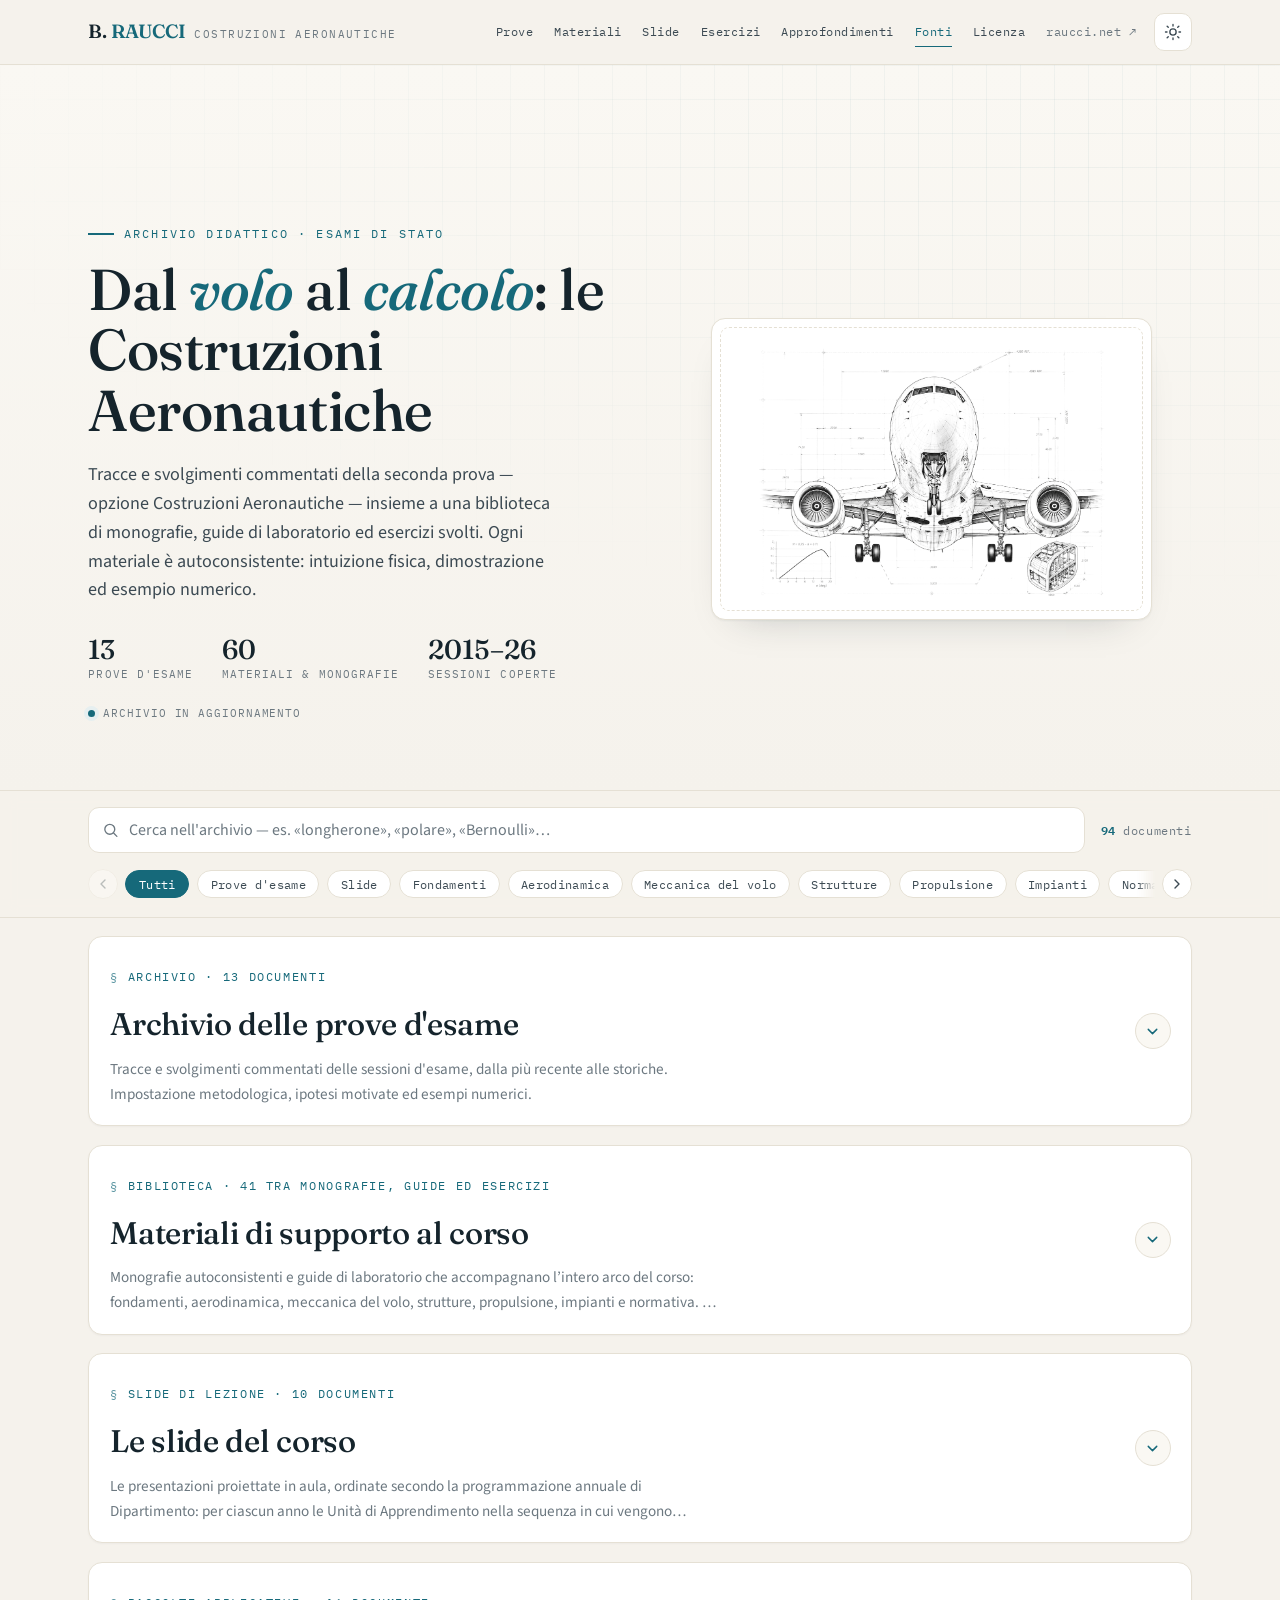
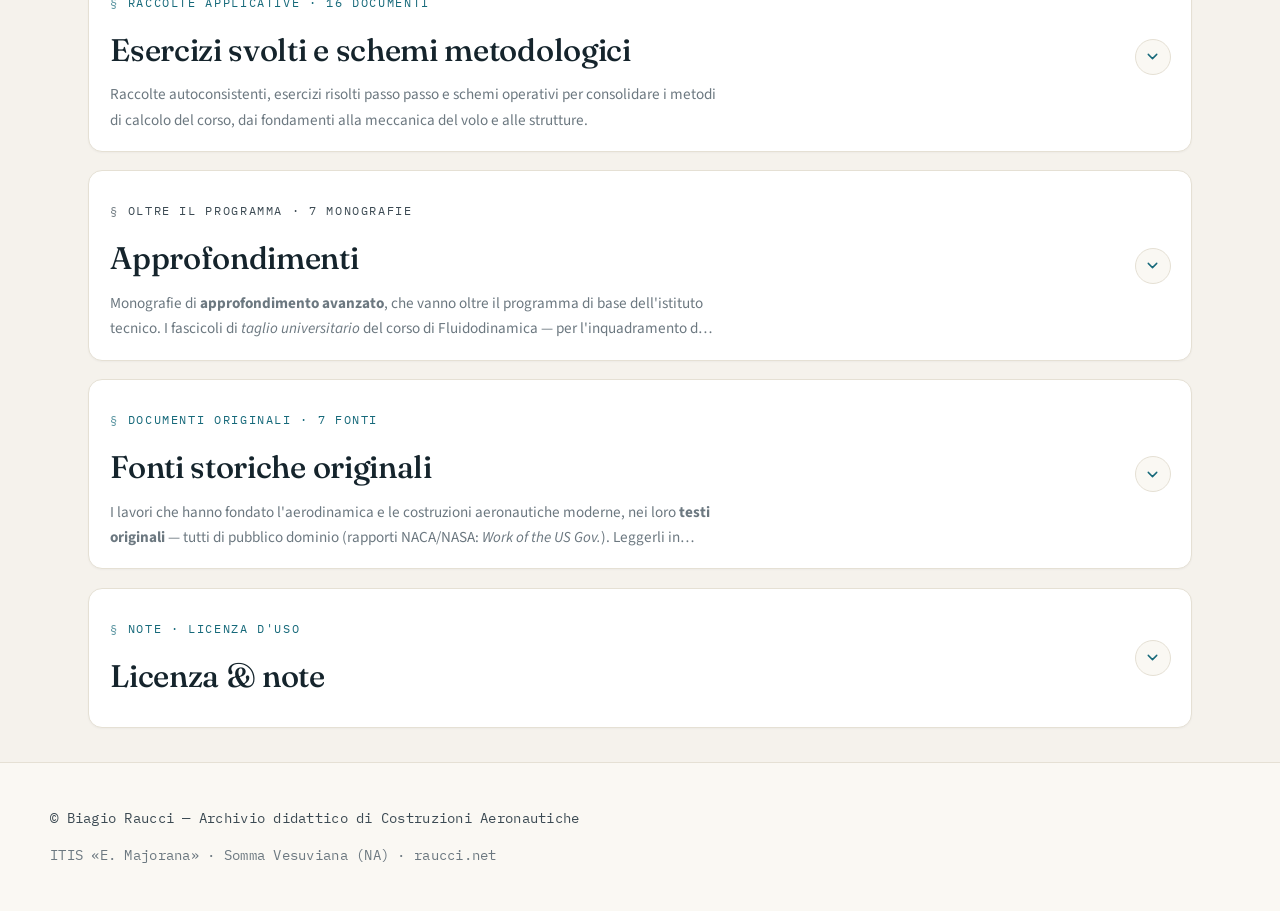
==== docs/index.html @ e2a6daa2 "Add files via upload" ====
<!DOCTYPE html>

<html data-theme="light" lang="it">
<head>
<meta charset="utf-8"/>
<meta content="width=device-width, initial-scale=1" name="viewport"/>
<title>Costruzioni Aeronautiche — Archivio didattico · Prof. Ing. B. Raucci</title>
<meta content="Archivio didattico di Costruzioni Aeronautiche: soluzioni delle prove d'Esame di Stato, monografie, guide di laboratorio ed esercizi svolti. Prof. Ing. Biagio Raucci — ITIS «E. Majorana», Somma Vesuviana (NA)." name="description"/>
<meta content="light dark" name="color-scheme"/>
<link href="https://fonts.googleapis.com" rel="preconnect"/>
<link crossorigin="" href="https://fonts.gstatic.com" rel="preconnect"/>
<link href="https://fonts.googleapis.com/css2?family=Fraunces:opsz,wght@9..144,400;9..144,500;9..144,600&amp;family=Source+Sans+3:ital,wght@0,400;0,500;0,600;1,400&amp;family=IBM+Plex+Mono:wght@400;500;600&amp;display=swap" rel="stylesheet"/>
<style>
  :root{
    --paper:#f5f2ec; --paper-2:#faf8f3; --surface:#ffffff;
    --ink:#15242c; --ink-2:#3c4a53; --muted:#6c7880;
    --line:#e5e0d4; --line-2:#efeadf;
    --accent:#16697a; --accent-2:#0e4c5a; --accent-tint:#e6eff0;
    --blueprint:rgba(22,105,122,.055);
    --shadow:0 1px 2px rgba(21,36,44,.05), 0 18px 40px -26px rgba(21,36,44,.28);
    --maxw:1180px; --r:14px;
    /* famiglia "traduzione": verde salvia pastello, sobrio */
    --trad:#4f8a6d; --trad-2:#3d7358;
    --trad-bg:#f1f6f1; --trad-tint:#e4efe6; --trad-line:#d5e6d8;
    /* famiglia "esercizi": blu pastello molto chiaro */
    --eserc:#5b8fc9; --eserc-2:#3a6ea5;
    --eserc-bg:#eef4fb; --eserc-tint:#e2ecf8; --eserc-line:#d6e3f2;
    /* famiglia "slide": ocra caldo, sobrio */
    --slide:#b07d3a; --slide-2:#875b25;
    --slide-bg:#faf5ec; --slide-tint:#f4ebdb; --slide-line:#e8dcc4;
  }
  :root[data-theme="dark"]{
    --paper:#0e1a20; --paper-2:#122129; --surface:#17282f;
    --ink:#eef3f1; --ink-2:#c3ced3; --muted:#8ba0a7;
    --line:#26404a; --line-2:#203540;
    --accent:#57bccd; --accent-2:#8ad8e4; --accent-tint:#123039;
    --blueprint:rgba(120,200,215,.05);
    --shadow:0 1px 2px rgba(0,0,0,.4), 0 20px 44px -26px rgba(0,0,0,.7);
    --trad:#7fc59e; --trad-2:#a6dcbd;
    --trad-bg:#132420; --trad-tint:#16302a; --trad-line:#265041;
    --eserc:#6fa8d6; --eserc-2:#a5cdec;
    --eserc-bg:#132330; --eserc-tint:#173247; --eserc-line:#264a63;
    --slide:#d9ae6b; --slide-2:#ecc98f;
    --slide-bg:#241d12; --slide-tint:#2f2617; --slide-line:#4d3f26;
  }
  *{box-sizing:border-box}
  html{-webkit-text-size-adjust:100%;scroll-behavior:smooth}
  body{
    margin:0; background:var(--paper); color:var(--ink);
    font-family:"Source Sans 3",system-ui,-apple-system,Segoe UI,Roboto,sans-serif;
    font-size:1.0625rem; line-height:1.65; font-weight:400;
    -webkit-font-smoothing:antialiased; text-rendering:optimizeLegibility;
    transition:background .35s ease,color .35s ease;
  }
  ::selection{background:var(--accent-tint)}
  a{color:var(--accent);text-decoration:none}
  h1,h2,h3{font-family:"Fraunces",Georgia,serif;font-weight:500;color:var(--ink);margin:0;letter-spacing:-.01em}
  .wrap{max-width:var(--maxw);margin:0 auto;padding:0 clamp(1.1rem,4vw,2.4rem)}
  .mono{font-family:"IBM Plex Mono",ui-monospace,Menlo,monospace}
  :focus-visible{outline:2.5px solid var(--accent);outline-offset:3px;border-radius:5px}

  /* ---------- top bar ---------- */
  .topbar{position:sticky;top:0;z-index:60;background:color-mix(in srgb,var(--paper) 84%,transparent);
    backdrop-filter:saturate(140%) blur(10px);border-bottom:1px solid var(--line)}
  .topbar .wrap{display:flex;align-items:center;gap:1.1rem;min-height:64px}
  .brand{display:flex;align-items:baseline;gap:.55rem;margin-right:auto}
  .brand .mk{font-family:"Fraunces",serif;font-weight:600;font-size:1.2rem;color:var(--ink);letter-spacing:-.01em}
  .brand .mk b{color:var(--accent);font-weight:600}
  .brand span{font-family:"IBM Plex Mono",monospace;font-size:.68rem;letter-spacing:.13em;text-transform:uppercase;color:var(--muted)}
  .nav{display:flex;align-items:center;gap:1.3rem}
  .nav a{font-family:"IBM Plex Mono",monospace;font-size:.77rem;letter-spacing:.04em;color:var(--ink-2);
    padding:.3rem 0;border-bottom:1.5px solid transparent;transition:color .18s,border-color .18s}
  .nav a:hover{color:var(--accent);border-color:var(--accent)}
  .nav a.active{color:var(--accent);border-color:var(--accent)}
  .nav a.ext{color:var(--muted)}
  .icon-btn{display:inline-grid;place-items:center;width:38px;height:38px;border-radius:10px;
    border:1px solid var(--line);background:var(--surface);color:var(--ink-2);cursor:pointer;
    transition:color .18s,border-color .18s,background .18s,transform .18s}
  .icon-btn:hover{color:var(--accent);border-color:var(--accent)}
  .icon-btn:active{transform:scale(.94)}
  .icon-btn svg{width:18px;height:18px}
  .icon-btn .moon{display:none} :root[data-theme="dark"] .icon-btn .sun{display:none}
  :root[data-theme="dark"] .icon-btn .moon{display:block}
  .topbar-actions{display:flex;align-items:center;gap:.6rem}
  .menu-btn{display:none}
  .menu-btn .close{display:none}
  @media(max-width:900px){.brand span{display:none}.nav{gap:1rem}.nav a.ext{display:none}}

  /* ---------- hero ---------- */
  .hero{position:relative;border-bottom:1px solid var(--line);overflow:hidden;
    background:linear-gradient(180deg,var(--paper-2),var(--paper))}
  .hero::before{content:"";position:absolute;inset:0;pointer-events:none;
    background-image:linear-gradient(var(--blueprint) 1px,transparent 1px),linear-gradient(90deg,var(--blueprint) 1px,transparent 1px);
    background-size:34px 34px;mask-image:radial-gradient(120% 90% at 78% 12%,#000,transparent 70%)}
  .hero .wrap{position:relative;display:grid;grid-template-columns:1.2fr .85fr;gap:2.6rem;align-items:center;
    padding-top:clamp(2.8rem,6vw,4.8rem);padding-bottom:clamp(2.6rem,5vw,4.2rem)}
  .eyebrow{font-family:"IBM Plex Mono",monospace;font-size:.75rem;letter-spacing:.18em;text-transform:uppercase;
    color:var(--accent);margin-bottom:1rem;display:flex;align-items:center;gap:.6rem}
  .eyebrow::before{content:"";width:26px;height:1.5px;background:var(--accent)}
  .hero h1{font-size:clamp(2.2rem,4.7vw,3.6rem);line-height:1.05;font-weight:500;max-width:15ch}
  .hero h1 em{font-style:italic;color:var(--accent)}
  .hero .lead{margin:1.15rem 0 0;font-size:1.13rem;color:var(--ink-2);max-width:52ch;line-height:1.6}
  .stats{display:flex;flex-wrap:wrap;align-items:baseline;gap:1.8rem;margin-top:2rem}
  .stat{display:flex;flex-direction:column;gap:.15rem}
  .stat b{font-family:"Fraunces",serif;font-weight:500;font-size:1.7rem;color:var(--ink);line-height:1}
  .stat span{font-family:"IBM Plex Mono",monospace;font-size:.66rem;letter-spacing:.1em;text-transform:uppercase;color:var(--muted)}
  .status-chip{display:inline-flex;align-items:center;gap:.5rem;margin:1.3rem 0 0;
    font-family:"IBM Plex Mono",monospace;font-size:.71rem;letter-spacing:.08em;text-transform:uppercase;color:var(--muted)}
  .status-chip i{width:7px;height:7px;border-radius:50%;background:var(--accent);box-shadow:0 0 0 4px var(--accent-tint);animation:pulse 2.6s ease-in-out infinite}
  @keyframes pulse{0%,100%{box-shadow:0 0 0 4px var(--accent-tint)}50%{box-shadow:0 0 0 7px transparent}}
  .heroart{position:relative;width:100%;max-width:500px;justify-self:end;
    background:var(--surface);border:1px solid var(--line);border-radius:var(--r);padding:1.4rem 1.5rem 1.1rem;box-shadow:var(--shadow)}
  .heroart .ticks{position:absolute;inset:.5rem;border:1px dashed var(--line);border-radius:9px;pointer-events:none}
  .heroart img{width:100%;height:auto;display:block}
  @media(max-width:880px){
    .hero .wrap{grid-template-columns:1fr;gap:1.8rem}
    .heroart{max-width:420px;order:-1;justify-self:start}
    .hero h1{max-width:20ch}
  }

  /* ---------- console (signature) ---------- */
  .console{position:sticky;top:64px;z-index:40;background:color-mix(in srgb,var(--paper) 90%,transparent);
    backdrop-filter:saturate(140%) blur(8px);border-bottom:1px solid var(--line)}
  .console .wrap{padding-top:1rem;padding-bottom:1rem}
  .console-row{display:flex;align-items:center;gap:1rem;flex-wrap:wrap}
  .search{position:relative;flex:1 1 300px;min-width:230px}
  .search svg{position:absolute;left:.85rem;top:50%;transform:translateY(-50%);width:17px;height:17px;color:var(--muted)}
  .search input{width:100%;font-family:"Source Sans 3",sans-serif;font-size:1rem;color:var(--ink);
    background:var(--surface);border:1px solid var(--line);border-radius:11px;padding:.7rem .9rem .7rem 2.5rem;
    transition:border-color .18s,box-shadow .18s}
  .search input::placeholder{color:var(--muted)}
  .search input:focus{outline:none;border-color:var(--accent);box-shadow:0 0 0 3px var(--accent-tint)}
  .search .clear{position:absolute;right:.5rem;top:50%;transform:translateY(-50%);border:0;background:transparent;
    color:var(--muted);cursor:pointer;font-size:1.15rem;line-height:1;padding:.25rem .4rem;border-radius:7px;display:none}
  .search .clear:hover{color:var(--accent)}
  .count{font-family:"IBM Plex Mono",monospace;font-size:.74rem;letter-spacing:.05em;color:var(--muted);white-space:nowrap}
  .count b{color:var(--accent);font-weight:600}
  /* ---- rail dei filtri: nastro orizzontale con frecce ---- */
  .chips-rail{display:flex;align-items:center;gap:.4rem;margin-top:.9rem}
  .chips{display:flex;gap:.5rem;flex-wrap:nowrap;overflow-x:auto;flex:1 1 auto;min-width:0;
    padding:.15rem .1rem;scroll-behavior:smooth;scroll-snap-type:x proximity;
    scrollbar-width:none;-ms-overflow-style:none;-webkit-overflow-scrolling:touch}
  .chips::-webkit-scrollbar{display:none}
  /* maschera sfumata ai bordi: suggerisce che il nastro continua */
  .chips-rail.has-prev .chips{-webkit-mask-image:linear-gradient(90deg,transparent,#000 18px);
    mask-image:linear-gradient(90deg,transparent,#000 18px)}
  .chips-rail.has-next .chips{-webkit-mask-image:linear-gradient(90deg,#000 calc(100% - 18px),transparent);
    mask-image:linear-gradient(90deg,#000 calc(100% - 18px),transparent)}
  .chips-rail.has-prev.has-next .chips{
    -webkit-mask-image:linear-gradient(90deg,transparent,#000 18px,#000 calc(100% - 18px),transparent);
    mask-image:linear-gradient(90deg,transparent,#000 18px,#000 calc(100% - 18px),transparent)}
  .chip{font-family:"IBM Plex Mono",monospace;font-size:.72rem;letter-spacing:.03em;color:var(--ink-2);
    background:var(--surface);border:1px solid var(--line);border-radius:999px;padding:.34rem .78rem;cursor:pointer;
    white-space:nowrap;flex:0 0 auto;scroll-snap-align:start;
    transition:color .16s,border-color .16s,background .16s}
  .chip:hover{border-color:var(--accent);color:var(--accent)}
  .chip[aria-pressed="true"]{background:var(--accent);border-color:var(--accent);color:#fff}
  :root[data-theme="dark"] .chip[aria-pressed="true"]{color:#08171c}
  /* frecce di scorrimento */
  .chips-nav{flex:0 0 auto;display:none;align-items:center;justify-content:center;
    width:30px;height:30px;padding:0;border:1px solid var(--line);border-radius:999px;
    background:var(--surface);color:var(--ink-2);cursor:pointer;
    transition:color .16s,border-color .16s,background .16s,opacity .16s}
  .chips-nav svg{width:16px;height:16px}
  .chips-nav:hover{border-color:var(--accent);color:var(--accent)}
  .chips-nav:disabled{opacity:.32;cursor:default;pointer-events:none}
  /* le frecce compaiono solo quando il nastro eccede (classe .scrollable via JS) */
  .chips-rail.scrollable .chips-nav{display:inline-flex}

  /* ---------- sections ---------- */
  main section{padding-top:clamp(3rem,6vw,4.4rem);scroll-margin-top:132px}
  main section:last-of-type{padding-bottom:clamp(3rem,6vw,4.4rem)}
  section.is-empty{display:none}
  .sec-head{margin-bottom:1.5rem}
  .sec-head .tag{font-family:"IBM Plex Mono",monospace;font-size:.73rem;letter-spacing:.14em;text-transform:uppercase;
    color:var(--accent);display:flex;align-items:center;gap:.55rem}
  .sec-head .tag::before{content:"§";opacity:.7}
  .sec-head h2{font-size:clamp(1.75rem,3vw,2.3rem);margin:.4rem 0 .9rem}
  .rule{height:1px;background:var(--line);border:0;margin:0}
  .sec-note{color:var(--muted);font-size:.95rem;margin:.75rem 0 0;max-width:64ch}
  .approf .sec-head .tag{color:var(--ink-2)}

  /* ---------- cards ---------- */
  .grid{display:grid;gap:1.05rem;grid-template-columns:repeat(auto-fill,minmax(300px,1fr));margin-top:1.5rem}
  .grid-feat{display:grid;gap:1.2rem;grid-template-columns:repeat(auto-fill,minmax(392px,1fr));margin-top:1.5rem}
  @media(max-width:560px){.grid,.grid-feat{grid-template-columns:1fr}}
  .card.is-hidden{display:none}

  .card{background:var(--surface);border:1px solid var(--line);border-radius:var(--r);
    padding:1.15rem 1.25rem 1.1rem;display:flex;flex-direction:column;gap:.6rem;position:relative;overflow:hidden;
    transition:transform .22s ease,box-shadow .22s ease,border-color .22s ease}
  .card::before{content:"";position:absolute;left:0;top:0;bottom:0;width:3px;background:var(--accent);
    transform:scaleY(0);transform-origin:top;transition:transform .25s ease}
  .card:hover{transform:translateY(-3px);box-shadow:var(--shadow);border-color:color-mix(in srgb,var(--accent) 35%,var(--line))}
  .card:hover::before{transform:scaleY(1)}
  .card-top{display:flex;align-items:baseline;justify-content:space-between;gap:.7rem;flex-wrap:wrap}
  .code{font-family:"IBM Plex Mono",monospace;font-weight:500;font-size:.71rem;letter-spacing:.06em;
    color:var(--accent);background:var(--accent-tint);padding:.24rem .52rem;border-radius:7px;white-space:nowrap}
  .meta{font-family:"IBM Plex Mono",monospace;font-size:.67rem;letter-spacing:.02em;color:var(--muted);text-align:right;flex:1;min-width:0}
  .card h3{font-size:1.14rem;font-weight:600;line-height:1.28;margin:.12rem 0 0}
  .desc{--lines:4;margin:0;color:var(--ink-2);font-size:.95rem;line-height:1.62;position:relative;
    display:-webkit-box;-webkit-box-orient:vertical;-webkit-line-clamp:var(--lines);overflow:hidden}
  .desc em{font-style:italic;color:var(--ink)}
  .card.expanded .desc{-webkit-line-clamp:unset;display:block}
  .toggle{align-self:flex-start;margin-top:-.1rem;border:0;background:transparent;padding:0;cursor:pointer;
    font-family:"IBM Plex Mono",monospace;font-size:.72rem;letter-spacing:.04em;color:var(--muted);display:none}
  .toggle:hover{color:var(--accent)}
  .card.clampable .toggle{display:inline-flex;align-items:center;gap:.35rem}
  .open{margin-top:auto;padding-top:.5rem;font-family:"IBM Plex Mono",monospace;font-size:.8rem;
    letter-spacing:.03em;color:var(--accent);display:inline-flex;align-items:center;gap:.45rem;align-self:flex-start;font-weight:500}
  .open:hover{color:var(--accent-2)}
  .arr{transition:transform .2s ease;display:inline-block}
  .open:hover .arr{transform:translateX(4px)}
  .byline{margin:-.15rem 0 .1rem;font-size:.9rem;font-style:italic;color:var(--muted);line-height:1.4}
  .card-links{margin-top:auto;padding-top:.55rem;display:flex;align-items:center;gap:1.1rem;flex-wrap:wrap}
  .card-links .open{margin-top:0;padding-top:0}
  .open.sub{color:var(--muted)}
  .open.sub:hover{color:var(--accent)}
  .dl{display:inline-block;transition:transform .2s ease}
  .open:hover .dl{transform:translateY(2px)}
  .callout{margin-top:1.4rem;background:var(--paper-2);border:1px solid var(--line);border-left:3px solid var(--accent);
    border-radius:12px;padding:.9rem 1.1rem;color:var(--ink-2);font-size:.92rem;line-height:1.6}
  .callout b{color:var(--ink)}
  .callout em{font-style:italic;color:var(--ink)}

  .card.feat{padding:1.4rem 1.5rem 1.25rem}
  .card.feat h3{font-size:1.32rem;letter-spacing:-.012em}
  .card.feat .desc{--lines:6;font-size:.955rem;line-height:1.68}
  .trad-badge{display:inline-flex;align-items:center;gap:.34rem;
    font-family:"IBM Plex Mono",monospace;font-size:.62rem;font-weight:500;
    letter-spacing:.09em;text-transform:uppercase;color:var(--trad-2);
    background:var(--trad-tint);border:1px solid var(--trad-line);
    padding:.16rem .46rem .14rem;border-radius:6px;line-height:1;white-space:nowrap;
    align-self:flex-start;margin-bottom:-.15rem}
  .trad-badge svg{width:.72rem;height:.72rem;stroke:currentColor;fill:none;
    stroke-width:1.9;stroke-linecap:round;stroke-linejoin:round;opacity:.9}

  /* ---------- slide del corso: sottosezioni per anno ---------- */
  .subsec{margin-top:1.4rem}
  .subsec+.subsec{margin-top:2.1rem}
  .subsec-head{display:flex;flex-wrap:wrap;align-items:baseline;gap:.5rem .85rem;
    padding-bottom:.6rem;border-bottom:1px solid var(--line-2)}
  .subsec-head h3{font-family:"Fraunces",Georgia,serif;font-size:1.3rem;font-weight:500;
    color:var(--ink);margin:0;letter-spacing:-.01em}
  .subsec-tag{font-family:"IBM Plex Mono",monospace;font-size:.67rem;letter-spacing:.11em;
    text-transform:uppercase;color:var(--slide-2);background:var(--slide-tint);
    border:1px solid var(--slide-line);padding:.2rem .5rem;border-radius:7px;margin:0;white-space:nowrap}
  .subsec-note{color:var(--muted);font-size:.92rem;line-height:1.6;margin:.7rem 0 0;max-width:74ch}
  .subsec-note em{font-style:italic;color:var(--ink-2)}
  .subsec .grid{margin-top:1.1rem}
  .subsec-state{margin:0;font-family:"IBM Plex Mono",monospace;font-size:.65rem;
    letter-spacing:.08em;text-transform:uppercase;color:var(--muted);
    background:var(--surface);border:1px solid var(--line-2);
    padding:.2rem .5rem;border-radius:7px;white-space:nowrap;margin-left:auto}
  .subsec-state.pub{color:var(--slide-2);background:var(--slide-tint);border-color:var(--slide-line)}

  /* --- sottosezioni collassabili: stessa grammatica delle sezioni, in scala minore --- */
  .collapsible-subsec{scroll-margin-top:150px}
  .subsec.collapsible-subsec{margin-top:1.15rem}
  .subsec.collapsible-subsec+.subsec.collapsible-subsec{margin-top:.65rem}
  .collapsible-subsec .subsec-head{
    position:relative;
    padding:.85rem 3.35rem .85rem 1.05rem;
    border:1px solid var(--line);
    border-radius:12px;
    background:var(--paper-2);
    cursor:pointer;
    transition:border-color .22s ease,background .22s ease;
  }
  .collapsible-subsec .subsec-head:hover{
    border-color:color-mix(in srgb,var(--slide) 45%,var(--line));
    background:var(--slide-bg);
  }
  .collapsible-subsec.is-open .subsec-head{
    border-color:color-mix(in srgb,var(--slide) 38%,var(--line));
    background:var(--slide-bg);
    border-bottom-left-radius:8px;
    border-bottom-right-radius:8px;
  }
  .collapsible-subsec .subsec-head h3{font-size:1.2rem}
  .subsec-toggle{
    position:absolute;inset:0;width:100%;border:0;border-radius:inherit;
    background:transparent;cursor:pointer;color:inherit;
  }
  .subsec-toggle:focus-visible{outline:2.5px solid var(--slide);outline-offset:3px}
  .subsec-chevron{
    position:absolute;right:.95rem;top:50%;
    width:1.85rem;height:1.85rem;transform:translateY(-50%);
    display:grid;place-items:center;
    border:1px solid var(--slide-line);border-radius:999px;
    background:var(--surface);color:var(--slide-2);pointer-events:none;
    transition:background .22s ease,border-color .22s ease;
  }
  .subsec-chevron svg{width:15px;height:15px;transition:transform .3s cubic-bezier(.2,.8,.2,1)}
  .collapsible-subsec.is-open .subsec-chevron{background:var(--slide-tint)}
  .collapsible-subsec.is-open .subsec-chevron svg{transform:rotate(180deg)}
  .subsec-body{
    display:grid;grid-template-rows:0fr;opacity:0;visibility:hidden;
    transition:grid-template-rows .38s cubic-bezier(.2,.8,.2,1),opacity .26s ease,visibility 0s linear .38s;
  }
  .subsec-body-inner{min-height:0;overflow:hidden;padding:0 .1rem}
  .collapsible-subsec.is-open .subsec-body{
    grid-template-rows:1fr;opacity:1;visibility:visible;
    transition:grid-template-rows .42s cubic-bezier(.2,.8,.2,1),opacity .3s ease .05s,visibility 0s;
  }
  .collapsible-subsec.is-open .subsec-body-inner{padding-bottom:.35rem}
  .collapsible-subsec .subsec-note{margin-top:.95rem}
  @media(max-width:560px){
    .collapsible-subsec .subsec-head{padding:.8rem 3rem .8rem .9rem}
    .subsec-state{margin-left:0}
    .subsec-chevron{right:.75rem;width:1.7rem;height:1.7rem}
  }
  @media(prefers-reduced-motion:reduce){
    .subsec-body,.subsec-chevron,.subsec-chevron svg{transition:none}
  }
  /* una sottosezione con schede scompare se il filtro le nasconde tutte */
  .subsec:has(.card):not(:has(.card:not(.is-hidden))){display:none}

  /* mappa delle UdA dell'anno: cosa è pubblicato e cosa manca */
  .uda-list{list-style:none;display:flex;flex-wrap:wrap;gap:.4rem;margin:.95rem 0 0;padding:0}
  .uda-list li{font-family:"IBM Plex Mono",monospace;font-size:.68rem;letter-spacing:.02em;
    color:var(--muted);background:var(--paper-2);border:1px solid var(--line-2);
    border-radius:999px;padding:.26rem .62rem}
  .uda-list li.pub{color:var(--slide-2);background:var(--slide-tint);
    border-color:var(--slide-line);font-weight:500}
  .uda-list li.pub::before{content:"▸ ";opacity:.75}

  /* segnaposto degli anni ancora senza slide */
  .subsec-soon{margin:1.05rem 0 0;background:var(--paper-2);border:1px dashed var(--line);
    border-radius:12px;padding:.85rem 1.05rem;color:var(--muted);font-size:.9rem;line-height:1.6}
  .subsec-soon b{color:var(--ink-2);font-weight:600}

  /* famiglia visiva delle slide */
  .card--slide::before{background:var(--slide)}
  .card--slide .code{color:var(--slide-2);background:var(--slide-tint)}
  .card--slide:hover{border-color:color-mix(in srgb,var(--slide) 42%,var(--line))}
  .slide-badge{display:inline-flex;align-items:center;gap:.34rem;
    font-family:"IBM Plex Mono",monospace;font-size:.62rem;font-weight:500;
    letter-spacing:.09em;text-transform:uppercase;color:var(--slide-2);
    background:var(--slide-tint);border:1px solid var(--slide-line);
    padding:.16rem .46rem .14rem;border-radius:6px;line-height:1;white-space:nowrap;
    align-self:flex-start;margin-bottom:-.15rem}
  .slide-badge svg{width:.72rem;height:.72rem;stroke:currentColor;fill:none;
    stroke-width:1.9;stroke-linecap:round;stroke-linejoin:round;opacity:.9}
  @media(max-width:720px){
    .subsec-head h3{font-size:1.18rem}
    .subsec+.subsec{margin-top:1.7rem}
    .uda-list li{font-size:.64rem}
  }

  /* ---------- empty state ---------- */
  .empty{display:none;text-align:center;padding:3.5rem 1rem;color:var(--muted)}
  .empty.show{display:block}
  .empty h3{font-size:1.3rem;color:var(--ink);margin-bottom:.5rem}
  .empty button{margin-top:1rem;font-family:"IBM Plex Mono",monospace;font-size:.78rem;color:var(--accent);
    background:var(--surface);border:1px solid var(--accent);border-radius:10px;padding:.5rem .9rem;cursor:pointer}

  /* ---------- license ---------- */
  .panels{display:grid;gap:1.2rem;grid-template-columns:1.4fr 1fr;margin-top:1.5rem}
  @media(max-width:760px){.panels{grid-template-columns:1fr}}
  .panel{background:var(--surface);border:1px solid var(--line);border-radius:var(--r);padding:1.3rem 1.4rem}
  .panel h3{font-size:1.12rem;font-weight:600;margin:0 0 .55rem}
  .panel p{margin:.55rem 0 0;color:var(--ink-2);font-size:.96rem;line-height:1.6}
  .panel a{color:var(--accent);border-bottom:1px solid var(--accent-tint)}
  .panel a:hover{border-color:var(--accent)}
  .panel strong{color:var(--ink);font-weight:600}

  /* ---------- footer ---------- */
  footer{border-top:1px solid var(--line);margin-top:1rem;background:var(--paper-2)}
  footer .wrap{padding:1.9rem 0;color:var(--muted);font-size:.85rem;font-family:"IBM Plex Mono",monospace;letter-spacing:.02em;line-height:1.7}
  footer .sign{color:var(--ink-2)}

  /* ---------- back to top ---------- */
  .totop{position:fixed;right:1.3rem;bottom:1.3rem;z-index:70;width:44px;height:44px;border-radius:12px;
    border:1px solid var(--line);background:var(--surface);color:var(--accent);cursor:pointer;box-shadow:var(--shadow);
    display:grid;place-items:center;opacity:0;transform:translateY(12px);pointer-events:none;transition:opacity .25s,transform .25s}
  .totop.show{opacity:1;transform:none;pointer-events:auto}
  .totop svg{width:20px;height:20px}

  /* ======================================================
     MOBILE — layout dedicato al telefono (<=720px)
     ====================================================== */
  @media(max-width:720px){
    body{font-size:1rem}

    /* --- topbar compatta + menu a comparsa --- */
    .topbar .wrap{min-height:56px;gap:.6rem}
    .brand .mk{font-size:1.12rem}
    .menu-btn{display:inline-grid}
    .topbar.nav-open .menu-btn .burger{display:none}
    .topbar.nav-open .menu-btn .close{display:block}

    .nav{position:absolute;left:0;right:0;top:100%;flex-direction:column;align-items:stretch;gap:0;
      background:var(--paper-2);border-bottom:1px solid var(--line);box-shadow:var(--shadow);
      padding:.3rem clamp(1.1rem,4vw,2.4rem) .7rem;
      opacity:0;visibility:hidden;transform:translateY(-8px);pointer-events:none;
      transition:opacity .2s ease,transform .2s ease,visibility .2s}
    .topbar.nav-open .nav{opacity:1;visibility:visible;transform:none;pointer-events:auto}
    .nav a{font-size:1rem;padding:.85rem .1rem;border-bottom:1px solid var(--line-2)}
    .nav a:last-child{border-bottom:0}
    .nav a.active{color:var(--accent);border-bottom-color:var(--line-2)}
    .nav a.ext{display:block;color:var(--muted)}

    /* --- console compatta con chip scorrevoli in orizzontale --- */
    .console{top:56px}
    .console .wrap{padding-top:.65rem;padding-bottom:.65rem}
    .console-row{gap:.6rem}
    .search{flex:1 1 100%}
    .search input{font-size:1rem;padding:.65rem .8rem .65rem 2.4rem}
    .count{order:2;font-size:.7rem}
    /* su mobile lo scorrimento è touch-nativo: niente frecce, solo la maschera */
    .chips-rail{margin-top:.65rem}
    .chips-rail.scrollable .chips-nav{display:none}
    .chips{margin-top:0;padding-bottom:.2rem;
      -webkit-mask-image:linear-gradient(90deg,transparent,#000 14px,#000 calc(100% - 22px),transparent);
      mask-image:linear-gradient(90deg,transparent,#000 14px,#000 calc(100% - 22px),transparent)}
    .chip{padding:.4rem .85rem;font-size:.74rem}

    /* --- sezioni: offset di scroll sotto topbar+console --- */
    main section{scroll-margin-top:150px;padding-top:clamp(2.2rem,7vw,3rem)}
    .sec-head h2{font-size:1.5rem}

    /* --- griglie a colonna unica, gutter ridotti --- */
    .grid,.grid-feat{grid-template-columns:1fr;gap:.9rem;margin-top:1.15rem}

    /* --- schede: intestazione impilata, meta a sinistra --- */
    .card{padding:1.05rem 1.1rem 1rem}
    .card.feat{padding:1.15rem 1.15rem 1.05rem}
    .card-top{flex-direction:column;align-items:flex-start;gap:.4rem}
    .meta{text-align:left;flex:0 0 auto;font-size:.66rem;line-height:1.5}
    .card h3{font-size:1.12rem}
    .card.feat h3{font-size:1.2rem}
    .card .desc{--lines:5;font-size:.94rem}

    /* --- hero più compatto --- */
    .hero .wrap{gap:1.4rem}
    .heroart{max-width:100%;padding:1.1rem 1.15rem}
    .stats{gap:1.3rem;margin-top:1.6rem}
    .stat b{font-size:1.5rem}

    /* --- torna su più piccolo, sopra la barra di Safari --- */
    .totop{width:42px;height:42px;right:1rem;bottom:1rem}
  }

  @media(max-width:380px){
    .hero h1{font-size:2rem}
    .chip{font-size:.72rem}
  }

  /* ---------- motion ---------- */
  .reveal{opacity:0;transform:translateY(14px);transition:opacity .6s ease,transform .6s ease}
  .reveal.in{opacity:1;transform:none}
  @media(prefers-reduced-motion:reduce){
    html{scroll-behavior:auto}
    .reveal{opacity:1;transform:none;transition:none}
    .card,.arr,.open .arr,.status-chip i{transition:none;animation:none}
  }

  /* ---------- sezioni collassabili / indice a fisarmonica ---------- */
  main section.accordion-section{
    padding-top:1.15rem;
    scroll-margin-top:150px;
  }
  main section.accordion-section:last-of-type{padding-bottom:1.15rem}
  .accordion-section .sec-head{
    position:relative;
    margin-bottom:0;
    padding:1.15rem 4.25rem 1.15rem 1.3rem;
    background:var(--surface);
    border:1px solid var(--line);
    border-radius:var(--r);
    box-shadow:0 1px 2px rgba(21,36,44,.035);
    cursor:pointer;
    transition:border-color .22s ease,box-shadow .22s ease,background .22s ease;
  }
  .accordion-section .sec-head:hover{
    border-color:color-mix(in srgb,var(--accent) 42%,var(--line));
    box-shadow:var(--shadow);
  }
  .accordion-section.is-open .sec-head{
    border-color:color-mix(in srgb,var(--accent) 34%,var(--line));
    border-bottom-left-radius:10px;
    border-bottom-right-radius:10px;
  }
  .accordion-section .sec-head h2{margin:.28rem 0 .45rem;font-size:clamp(1.45rem,2.5vw,1.95rem)}
  .accordion-section .sec-head .rule{display:none}
  .accordion-section .sec-note{
    margin:.35rem 0 0;
    max-width:76ch;
    display:-webkit-box;
    -webkit-box-orient:vertical;
    -webkit-line-clamp:2;
    overflow:hidden;
  }
  .section-toggle{
    position:absolute;
    inset:0;
    width:100%;
    border:0;
    border-radius:inherit;
    background:transparent;
    cursor:pointer;
    color:inherit;
  }
  .section-toggle:focus-visible{outline:2.5px solid var(--accent);outline-offset:3px}
  .section-chevron{
    position:absolute;
    right:1.25rem;
    top:50%;
    width:2.25rem;
    height:2.25rem;
    transform:translateY(-50%);
    display:grid;
    place-items:center;
    border:1px solid var(--line);
    border-radius:999px;
    background:var(--paper-2);
    color:var(--accent);
    pointer-events:none;
    transition:transform .32s ease,background .22s ease,border-color .22s ease;
  }
  .section-chevron svg{width:17px;height:17px;transition:transform .32s cubic-bezier(.2,.8,.2,1)}
  .accordion-section.is-open .section-chevron{
    background:var(--accent-tint);
    border-color:color-mix(in srgb,var(--accent) 35%,var(--line));
  }
  .accordion-section.is-open .section-chevron svg{transform:rotate(180deg)}
  .section-body{
    display:grid;
    grid-template-rows:0fr;
    opacity:0;
    visibility:hidden;
    transition:grid-template-rows .42s cubic-bezier(.2,.8,.2,1),opacity .28s ease,visibility 0s linear .42s;
  }
  .section-body-inner{min-height:0;overflow:hidden;padding:0 .15rem}
  .accordion-section.is-open .section-body{
    grid-template-rows:1fr;
    opacity:1;
    visibility:visible;
    transition:grid-template-rows .46s cubic-bezier(.2,.8,.2,1),opacity .32s ease .06s,visibility 0s;
  }
  .accordion-section.is-open .section-body-inner{padding-bottom:.45rem}
  .accordion-section.is-empty{display:none}

  @media(max-width:720px){
    main section.accordion-section{padding-top:.8rem;scroll-margin-top:158px}
    .accordion-section .sec-head{padding:1rem 3.65rem 1rem 1.05rem}
    .accordion-section .sec-head h2{font-size:1.35rem;line-height:1.2}
    .accordion-section .sec-note{-webkit-line-clamp:2;font-size:.9rem}
    .section-chevron{right:.9rem;width:2rem;height:2rem}
  }
  @media(prefers-reduced-motion:reduce){
    .section-body,.section-chevron,.section-chevron svg{transition:none}
  }

</style>
</head>
<body>
<header class="topbar">
<div class="wrap">
<a aria-label="B. Raucci — Costruzioni Aeronautiche" class="brand" href="#top">
<span class="mk">B. <b>Raucci</b></span><span>Costruzioni Aeronautiche</span>
</a>
<nav aria-label="Navigazione principale" class="nav" id="nav">
<a data-spy="prove" href="#prove">Prove</a>
<a data-spy="supporto" href="#supporto">Materiali</a><a data-spy="slide" href="#slide">Slide</a><a data-spy="esercizi" href="#esercizi">Esercizi</a>
<a data-spy="approfondimenti" href="#approfondimenti">Approfondimenti</a>
<a data-spy="fonti" href="#fonti">Fonti</a>
<a data-spy="licenza" href="#licenza">Licenza</a>
<a class="ext" href="https://www.raucci.net/" rel="noopener noreferrer" target="_blank">raucci.net ↗</a>
</nav>
<div class="topbar-actions">
<button aria-label="Cambia tema chiaro/scuro" class="icon-btn" id="theme" title="Tema chiaro/scuro" type="button">
<svg class="sun" fill="none" stroke="currentColor" stroke-linecap="round" stroke-width="1.8" viewbox="0 0 24 24"><circle cx="12" cy="12" r="4.2"></circle><path d="M12 2v2M12 20v2M4.2 4.2l1.5 1.5M18.3 18.3l1.5 1.5M2 12h2M20 12h2M4.2 19.8l1.5-1.5M18.3 5.7l1.5-1.5"></path></svg>
<svg class="moon" fill="none" stroke="currentColor" stroke-linecap="round" stroke-linejoin="round" stroke-width="1.8" viewbox="0 0 24 24"><path d="M20 14.5A8 8 0 0 1 9.5 4 7 7 0 1 0 20 14.5z"></path></svg>
</button>
<button aria-controls="nav" aria-expanded="false" aria-label="Apri il menu" class="icon-btn menu-btn" id="menu" type="button">
<svg class="burger" fill="none" stroke="currentColor" stroke-linecap="round" stroke-width="1.9" viewbox="0 0 24 24"><path d="M4 7h16M4 12h16M4 17h16"></path></svg>
<svg class="close" fill="none" stroke="currentColor" stroke-linecap="round" stroke-width="1.9" viewbox="0 0 24 24"><path d="M6 6l12 12M18 6L6 18"></path></svg>
</button>
</div>
</div>
</header>
<main id="top">
<section class="hero">
<div class="wrap">
<div>
<p class="eyebrow">Archivio didattico · Esami di Stato</p>
<h1>Dal <em>volo</em> al <em>calcolo</em>: le Costruzioni Aeronautiche</h1>
<p class="lead">Tracce e svolgimenti commentati della seconda prova — opzione Costruzioni Aeronautiche — insieme a una biblioteca di monografie, guide di laboratorio ed esercizi svolti. Ogni materiale è autoconsistente: intuizione fisica, dimostrazione ed esempio numerico.</p>
<div class="stats">
<div class="stat"><b>13</b><span>Prove d'esame</span></div>
<div class="stat"><b>60</b><span>Materiali &amp; monografie</span></div>
<div class="stat"><b>2015–26</b><span>Sessioni coperte</span></div>
</div>
<p class="status-chip"><i aria-hidden="true"></i>Archivio in aggiornamento</p>
</div>
<figure class="heroart">
<span aria-hidden="true" class="ticks"></span>
<img alt="Disegno tecnico di un velivolo bireattore — copertina delle monografie di Costruzioni Aeronautiche" decoding="async" loading="eager" src="img/copertina_velivolo.png"/>
</figure>
</div>
</section>
<div class="console" role="search">
<div class="wrap">
<div class="console-row">
<div class="search">
<svg fill="none" stroke="currentColor" stroke-linecap="round" stroke-width="1.9" viewbox="0 0 24 24"><circle cx="11" cy="11" r="7"></circle><path d="M21 21l-4.3-4.3"></path></svg>
<input aria-label="Cerca nell'archivio" autocomplete="off" id="q" placeholder="Cerca nell'archivio — es. «longherone», «polare», «Bernoulli»…" type="search"/>
<button aria-label="Cancella la ricerca" class="clear" id="clear" type="button">×</button>
</div>
<span aria-live="polite" class="count" id="count"><b>94</b> documenti</span>
</div>
<div class="chips-rail" id="chipsRail">
<button aria-label="Scorri i filtri verso sinistra" class="chips-nav prev" id="chipsPrev" tabindex="-1" type="button">
<svg fill="none" stroke="currentColor" stroke-linecap="round" stroke-linejoin="round" stroke-width="2.1" viewbox="0 0 24 24"><path d="M15 18l-6-6 6-6"></path></svg>
</button>
<div aria-label="Filtra per area" class="chips" id="chips" role="group">
<button aria-pressed="true" class="chip" data-area="all">Tutti</button>
<button aria-pressed="false" class="chip" data-area="prove">Prove d'esame</button>
<button aria-pressed="false" class="chip" data-area="slide">Slide</button>
<button aria-pressed="false" class="chip" data-area="fondamenti">Fondamenti</button>
<button aria-pressed="false" class="chip" data-area="aerodinamica">Aerodinamica</button>
<button aria-pressed="false" class="chip" data-area="meccanica">Meccanica del volo</button>
<button aria-pressed="false" class="chip" data-area="strutture">Strutture</button>
<button aria-pressed="false" class="chip" data-area="propulsione">Propulsione</button>
<button aria-pressed="false" class="chip" data-area="impianti">Impianti</button>
<button aria-pressed="false" class="chip" data-area="normativa">Normativa</button>
<button aria-pressed="false" class="chip" data-area="laboratorio">Laboratorio</button>
<button aria-pressed="false" class="chip" data-area="esercizi">Esercizi</button>
<button aria-pressed="false" class="chip" data-area="approfondimenti">Approfondimenti</button>
<button aria-pressed="false" class="chip" data-area="fonti">Fonti storiche</button>
</div>
<button aria-label="Scorri i filtri verso destra" class="chips-nav next" id="chipsNext" tabindex="-1" type="button">
<svg fill="none" stroke="currentColor" stroke-linecap="round" stroke-linejoin="round" stroke-width="2.1" viewbox="0 0 24 24"><path d="M9 18l6-6-6-6"></path></svg>
</button>
</div>
</div>
</div>
<div class="empty" id="empty">
<div class="wrap">
<h3>Nessun documento trovato</h3>
<p>Prova con un altro termine o rimuovi i filtri attivi.</p>
<button id="reset" type="button">Azzera ricerca e filtri</button>
</div>
</div>
<section class="wrap filterable" data-label="prove" id="prove">
<div class="sec-head">
<p class="tag">Archivio · 13 documenti</p>
<h2>Archivio delle prove d'esame</h2>
<hr class="rule"/>
<p class="sec-note">Tracce e svolgimenti commentati delle sessioni d'esame, dalla più recente alle storiche. Impostazione metodologica, ipotesi motivate ed esempi numerici.</p>
</div>
<div class="grid">
<article class="card" data-area="prove" tabindex="-1">
<div class="card-top"><span class="code">ES · 2026</span><span class="meta">Sessione ordinaria · Prova</span></div>
<h3>Sessione ordinaria 2026 — Alettone</h3>
<p class="desc">Progetto preliminare di un alettone a sbalzo in lega 2024-T3 per un bireattore di linea in crociera: carico di manovra, schema su due cerniere, dimensionamento di solette e anima del longherone a «C». Quesiti su aileron reversal, compositi, fly-by-wire e PND.</p>
<a class="open" href="pdf/ordinara_2026.pdf" rel="noopener noreferrer" target="_blank">Apri il PDF <span class="arr">→</span></a>
</article>
<article class="card" data-area="prove" tabindex="-1">
<div class="card-top"><span class="code">ES · 2025</span><span class="meta">Sessione ordinaria · Prova</span></div>
<h3>Prova 2025</h3>
<p class="desc">Dimensionamento del longherone in una struttura alare bilongherone a sezione rettangolare cava.</p>
<a class="open" href="pdf/esame_2025.pdf" rel="noopener noreferrer" target="_blank">Apri il PDF <span class="arr">→</span></a>
</article>
<article class="card" data-area="prove" tabindex="-1">
<div class="card-top"><span class="code">ES · 2025-STR</span><span class="meta">Sessione straordinaria · Prova</span></div>
<h3>Sessione straordinaria 2025</h3>
<p class="desc">Soluzione completa della seconda prova — volo librato e dimensionamento del longherone di un addestratore leggero / aliante a monolongherone con profilo NACA 2312, con ipotesi motivate e passaggi espliciti.</p>
<a class="open" href="pdf/esame2025_straordinaria.pdf" rel="noopener noreferrer" target="_blank">Apri il PDF <span class="arr">→</span></a>
</article>
<article class="card" data-area="prove" tabindex="-1">
<div class="card-top"><span class="code">ES · 2024</span><span class="meta">Sessione ordinaria · Prova</span></div>
<h3>Prova 2024</h3>
<p class="desc">UAV a propulsione elettrica: polare parabolica, velocità caratteristiche, bilancio energetico e dimensionamento di un'ala a monolongherone, con confronto finale legno / materiale plastico.</p>
<a class="open" href="pdf/esame_2024.pdf" rel="noopener noreferrer" target="_blank">Apri il PDF <span class="arr">→</span></a>
</article>
<article class="card" data-area="prove" tabindex="-1">
<div class="card-top"><span class="code">ES · 2023</span><span class="meta">Sessione ordinaria · Prova</span></div>
<h3>Prova 2023 — Piper PA-18</h3>
<p class="desc">Dimensionamento dell'asta di controventatura e dell'accoppiamento a forcella sul Super Cub. Caso con coefficiente di Oswald e = 0,9 e confronto con e = 1; verifiche su asta tubolare Al 7075-T6 e perno in acciaio AISI 4130.</p>
<a class="open" href="pdf/esame_2023.pdf" rel="noopener noreferrer" target="_blank">Apri il PDF <span class="arr">→</span></a>
</article>
<article class="card" data-area="prove" tabindex="-1">
<div class="card-top"><span class="code">ES · 2023-STR</span><span class="meta">Sessione straordinaria · Prova</span></div>
<h3>Sessione straordinaria 2023</h3>
<p class="desc">Virata standard di un velivolo da trasporto a 8000 m alla velocità di massima efficienza: velocità di volo, raggio di virata, angolo di bank, fattore di carico e incremento delle sollecitazioni alla radice alare.</p>
<a class="open" href="pdf/SessioneStraordinaria_2023.pdf" rel="noopener noreferrer" target="_blank">Apri il PDF <span class="arr">→</span></a>
</article>
<article class="card" data-area="prove" tabindex="-1">
<div class="card-top"><span class="code">ES · 2019</span><span class="meta">Sessione ordinaria · Prova</span></div>
<h3>Prova 2019</h3>
<p class="desc">Documento relativo alla prova d'esame 2019 di Costruzioni Aeronautiche.</p>
<a class="open" href="pdf/esame_2019.pdf" rel="noopener noreferrer" target="_blank">Apri il PDF <span class="arr">→</span></a>
</article>
<article class="card" data-area="prove" tabindex="-1">
<div class="card-top"><span class="code">ES · 2018</span><span class="meta">Sessione ordinaria · Prova</span></div>
<h3>Sessione ordinaria 2018</h3>
<p class="desc">Velivolo motoelica ultraleggero: stima delle velocità caratteristiche e delle autonomie massime, dimensionamento di massima della catena di comando dell'equilibratore con verifica a instabilità delle aste.</p>
<a class="open" href="pdf/Ordinaria_2018.pdf" rel="noopener noreferrer" target="_blank">Apri il PDF <span class="arr">→</span></a>
</article>
<article class="card" data-area="prove" tabindex="-1">
<div class="card-top"><span class="code">ES · 2018-SUP</span><span class="meta">Sessione suppletiva · Prova</span></div>
<h3>Sessione suppletiva 2018 — La semiala nella raffica</h3>
<p class="desc">Velivolo biturboelica in crociera a 4500 m investito da una raffica verticale istantanea: densità ISA in quota, correzione della pendenza della retta di portanza dal profilo all'ala di allungamento finito, fattore di carico da raffica e diagrammi di taglio e momento flettente sulla semiala, con l'alleggerimento inerziale di serbatoi alari e motore. Chiude la proposta di un cassone alare bilongherone a semiguscio.</p>
<a class="open" href="pdf/ESR_2018_Suppletiva.pdf" rel="noopener noreferrer" target="_blank">Apri il PDF <span class="arr">→</span></a>
</article>
<article class="card" data-area="prove" tabindex="-1">
<div class="card-top"><span class="code">ES · 2017</span><span class="meta">Sessione ordinaria · Prova</span></div>
<h3>Sessione ordinaria 2017 — L'asta di controventatura alare</h3>
<p class="desc">Tema I241. Velivolo leggero con ala rettangolare monolongherone controventata ai <em>2/5</em> della semiapertura: dal fattore di carico al disegno quotato, passo passo. Si parte dallo <em>schema statico</em> — la semiala come trave incernierata in radice e sostenuta dall'asta, che essendo una <em>biella</em> trasmette solo forza assiale — e un unico equilibrio alla rotazione trasforma il peso del velivolo nel tiro dell'asta. I due fattori di carico assegnati (<em>n</em> = +4 e −3) danno all'asta due vite distinte: <strong>tirata</strong> in manovra positiva, <strong>compressa</strong> in richiamata rovescia, con la conseguenza che governa il <em>carico di punta</em> per l'asta e la <em>trazione</em> per il collegamento. Segue il progetto dell'asta con lo schema in cinque fasi <em>A–E</em> (dati e vincoli, <em>Eulero invertita</em> per il momento d'inerzia minimo, sezione, verifica di snellezza con controllo <em>a posteriori</em> di λ ≥ λ<sub>lim</sub>, peso), che porta a un tubo <em>50 × 45</em> in Al 2024-T4 con margine di appena +0,4% — dimostrazione pratica del perché in Fase C si arrotondi <em>sempre per eccesso</em>. Una sezione dedicata sviluppa per intero la <strong>variante a sezione ellittica cava</strong> (assi 43 × 86 mm) come alternativa aero-strutturale: <em>I<sub>max</sub></em> = 4<em>I<sub>min</sub></em>, sbandamento sull'asse debole, +48% di peso in cambio di una scia sottile — la lezione che la sezione «migliore» esiste solo rispetto a una funzione. Il collegamento a forcella è progettato con gli <em>Steps 1–3</em> (perno a taglio doppio con τ<sub>max</sub> = 4/3 τ<sub>med</sub>, forcella a rifollamento, strappo in <em>B–B</em> e taglio in <em>C–C'</em>, ribattini a taglio doppio con verifica di ovalizzazione), con una sorpresa istruttiva: lo spessore dei bracci è comandato dal <em>tranciamento</em>, non dal <em>bearing</em>. Chiudono il ciclo di lavorazione del perno in C40 bonificato — con la ragione per cui la rettifica segue la bonifica — e il quesito sulla corsa di atterraggio. Ipotesi mancanti tutte dichiarate e motivate; confronto esplicito con il criterio a rottura della soluzione ministeriale; valori verificati con script Python indipendente.</p>
<a class="open" href="pdf/ES2017_ordinaria.pdf" rel="noopener noreferrer" target="_blank">Apri il PDF <span class="arr">→</span></a>
</article>
<article class="card" data-area="prove" tabindex="-1">
<div class="card-top"><span class="code">ES · 2016</span><span class="meta">Sessione ordinaria · Prova</span></div>
<h3>Prova 2016</h3>
<p class="desc">Corsa di atterraggio di un velivolo leggero biposto e verifica strutturale della gamba del carrello, trattata come asta tubolare con controllo a flessione e a carico di punta.</p>
<a class="open" href="pdf/esame_2016.pdf" rel="noopener noreferrer" target="_blank">Apri il PDF <span class="arr">→</span></a>
</article>
<article class="card" data-area="prove" tabindex="-1">
<div class="card-top"><span class="code">ES · 2015</span><span class="meta">Sessione ordinaria · Prova</span></div>
<h3>Sessione ordinaria 2015</h3>
<p class="desc">Prima parte della prova 2015: dimensionamento del rivestimento e del longherone di un'ala monolongherone, con valutazione finale dell'angolo di torsione all'estremità alare.</p>
<a class="open" href="pdf/2015_ordinaria.pdf" rel="noopener noreferrer" target="_blank">Apri il PDF <span class="arr">→</span></a>
</article>
<article class="card" data-area="prove" tabindex="-1">
<div class="card-top"><span class="code">ES · 2015-B</span><span class="meta">Esercizio · Longherone</span></div>
<h3>Prova 2015 — Longherone</h3>
<p class="desc">Documento relativo alla prova d'esame 2015 di Costruzioni Aeronautiche.</p>
<a class="open" href="pdf/esercizio_longherone.pdf" rel="noopener noreferrer" target="_blank">Apri il PDF <span class="arr">→</span></a>
</article>
</div>
</section>
<section class="wrap filterable" data-label="supporto" id="supporto">
<div class="sec-head">
<p class="tag">Biblioteca · 41 tra monografie, guide ed esercizi</p>
<h2>Materiali di supporto al corso</h2>
<hr class="rule"/>
<p class="sec-note">Monografie autoconsistenti e guide di laboratorio che accompagnano l’intero arco del corso: fondamenti, aerodinamica, meccanica del volo, strutture, propulsione, impianti e normativa. Le raccolte applicative sono ora riunite nella sezione autonoma «Esercizi».</p>
</div>
<div class="grid-feat">
<article class="card feat" data-area="fondamenti" tabindex="-1">
<div class="card-top"><span class="code">MON · STORIA</span><span class="meta">Monografia introduttiva al corso · 52 pp · Dalle origini al 1908</span></div>
<h3>Storia dell'Aeronautica — dalle ali di Icaro al Flyer dei Wright</h3>
<p class="desc">La prima monografia del corso e la più «rilassata»: non contiene travi da dimensionare né
              profili da analizzare, ma racconta come l'umanità sia arrivata a volare — dal mito di Icaro al Flyer dei
              fratelli Wright. Il percorso è insieme narrativo e metodologico, perché ogni formula dei tre anni successivi
              (portanza, resistenza, carico alare, rendimento dell'elica) nasce da un secolo di tentativi, errori e
              intuizioni geniali. Si parte dal volo del <em>17 dicembre 1903</em> a Kill Devil Hills, si torna ai precursori
              (Leonardo e gli ornitotteri, i palloni dei <em>Montgolfier</em> del 1783), si incontra Sir George
              <em>Cayley</em> — il padre dell'aeroplano, che nel 1799 separa portanza e propulsione sul celebre disco
              d'argento — e l'«interregno» dell'Ottocento (Henson, Stringfellow, Du Temple, Mozhaiski) con il criterio di
              <em>Gibbs-Smith</em> su che cosa significhi «aver volato». Poi gli uomini dell'aria — <em>Lilienthal</em> e
              Pilcher, la filosofia dell'<em>airman</em> contro quella dello <em>chauffeur</em> — l'arrivo in America con
              Chanute e <em>Langley</em> (il motore di Manly, il doppio tuffo nel Potomac), i fratelli <em>Wright</em> come
              primi veri ingegneri (svergolamento, galleria del vento, elica) e il «triangolo aeronautico» con
              <em>Curtiss</em>, fino al collo di bottiglia della propulsione e alla corsa a volare «più veloci e più in
              alto» dall'X-15 alle capsule Apollo. Ogni tappa è verificata con la calcolatrice: velocità all'aria e al
              suolo del primo volo, efficienza <em>E = d/h</em> di un aliante, carico alare e <em>C<sub>L</sub></em> del
              Flyer, rendimento dell'elica, rapporto potenza/peso dei motori pionieristici. Costruita sul primo capitolo di
              <em>Anderson</em> (Introduction to Flight) e pensata come «mappa» dell'intero corso: i personaggi che qui
              incontrate torneranno, dimostrati, in tutte le monografie successive. Rielaborazione didattica originale.</p>
<a class="open" href="pdf/storia_aeronautica.pdf" rel="noopener noreferrer" target="_blank">Apri la monografia <span class="arr">→</span></a>
</article>
<article class="card feat" data-area="fondamenti" tabindex="-1">
<div class="card-top"><span class="code">MON · SEGRETO</span><span class="meta">Monografia di inizio corso · 53 pp · Storia dell'aerodinamica</span></div>
<h3>Il segreto dell'ala — da Newton a Prandtl</h3>
<p class="desc">Monografia di inizio corso che racconta come, in poco più di due secoli, l'ala sia passata
              da mistero a oggetto di calcolo — dalla <em>legge del seno quadrato</em> di Newton alla <em>teoria della
              linea portante</em> di Prandtl. Il percorso è insieme cronologico e logico, attorno a un principio che
              vale per tutta l'ingegneria: <em>non si progetta ciò che non si comprende</em>. Si parte dal modello a
              urti di <em>Newton</em> (1687), dimensionalmente corretto ma fisicamente errato — con la sua «giustizia
              postuma» nel flusso ipersonico; si passa alla prova sperimentale dei profili curvi di <em>Lilienthal</em>
              (1889, «il dorso lavora») e al fatto compiuto dei <em>fratelli Wright</em> (1903), tra coefficiente di
              Smeaton e imbardata avversa. L'indizio dell'<em>effetto Magnus</em> apre alla <em>circolazione</em>:
              <em>Kutta</em> e le trasformazioni conformi (1902), il meccanismo fisico che la genera (viscosità, vortice
              d'avviamento, teorema di <em>Kelvin</em>), il teorema fondamentale di <em>Kutta–Joukowski</em>
              (<em>L' = ρV<sub>∞</sub>Γ</em>, 1906) e la retta di portanza della lastra piana (<em>C<sub>l</sub> = 2πα</em>).
              Con <em>Lanchester</em> (1907) e le leggi dei vortici di <em>Helmholtz</em> e <em>Biot–Savart</em> si arriva
              all'ala di apertura finita, fino alla sintesi di <em>Prandtl</em> (1918): linea portante, downwash, angolo
              indotto (<em>α<sub>i</sub> = C<sub>L</sub>/(π·AR)</em>) e resistenza indotta, con la distribuzione ellittica
              di <em>Munk</em>. Chiudono l'epilogo sui profili a flusso laminare, una cronologia sinottica e due appendici
              di derivazione. Ogni tappa è accompagnata dalla sua formalizzazione e da esempi numerici svolti: le formule
              del corso — retta di portanza, polare parabolica, angolo indotto — non sono ricette, ma i <em>punti
              d'arrivo</em> di questa storia. Rielaborazione didattica originale.</p>
<a class="open" href="pdf/Il_segreto_dell_ala.pdf" rel="noopener noreferrer" target="_blank">Apri la monografia <span class="arr">→</span></a>
</article>
<article class="card feat" data-area="fondamenti" tabindex="-1">
<div class="card-top"><span class="code">MON · VETTORI</span><span class="meta">Monografia didattica · 48 pp · Fondamenti matematici</span></div>
<h3>Teoria dei vettori</h3>
<p class="desc">Monografia propedeutica pensata come primo “mattone” del terzo anno: introduce la notazione vettoriale e costruisce, con progressione operativa, il passaggio dalle grandezze scalari alle grandezze vettoriali. Il percorso affronta rappresentazione grafica, versori, terne cartesiane, somma e differenza di vettori, prodotto per scalare, componenti cartesiane e coseni direttori. La parte centrale consolida prodotto scalare e prodotto vettoriale, collegandoli a proiezioni, lavoro, aree e momenti; la parte finale porta gli strumenti dentro il corso di strutture: risultante di sistemi di forze, scomposizione dei carichi lungo assi strutturali, reazioni vincolari, coppie, momento di trasporto e teorema di Varignon. Chiudono un tema d’esame svolto, esercizi di consolidamento e un’appendice sull’alfabeto greco. È un fascicolo di fondazione: non un ripasso accessorio, ma la grammatica minima necessaria per affrontare equilibrio, sollecitazioni e meccanica del volo con ordine e autonomia.</p>
<a class="open" href="pdf/Teoria_dei_vettori.pdf" rel="noopener noreferrer" target="_blank">Apri la monografia <span class="arr">→</span></a>
</article>
<article class="card feat" data-area="fondamenti" tabindex="-1">
<div class="card-top"><span class="code">MON · VELIVOLO</span><span class="meta">Monografia didattica · 68 pp · A.S. 2026/2027</span></div>
<h3>Il velivolo — classificazione, architettura e componenti</h3>
<p class="desc">Monografia introduttiva al corso di <em>Costruzioni Aeronautiche</em>: costruisce il vocabolario tecnico necessario prima di affrontare calcolo strutturale, impianti, prestazioni e dimensionamento. Il percorso parte dalla classificazione degli aeromobili — aerostati, aerodine, velivoli civili e militari — e passa all'architettura generale dell'aeroplano, con assi corpo, moti fondamentali e sistemi di riferimento. La parte centrale è dedicata all'ala: forme in pianta, apertura, superficie, rastremazione, corda media geometrica e aerodinamica, allungamento, carico alare, freccia, diedro, svergolamento e configurazioni rispetto alla fusoliera; segue la geometria dei profili alari, con elementi caratteristici, classificazione e serie NACA. Completano il quadro fusoliera, organi di stabilizzazione e controllo, carrello, propulsori, disposizione dei motori e campi di utilizzo. Chiude una sezione di autoverifica con domande di teoria ed esercizi numerici. È pensata come mappa iniziale del corso: nomi, funzioni e relazioni tra le parti del velivolo, prima di entrare nel dettaglio delle verifiche e del progetto.</p>
<a class="open" href="pdf/Il_velivolo.pdf" rel="noopener noreferrer" target="_blank">Apri la monografia <span class="arr">→</span></a>
</article>
<article class="card feat" data-area="fondamenti" tabindex="-1">
<div class="card-top"><span class="code">MON · FLUIDODINAMICA</span><span class="meta">Monografia didattica · 37 pp · Fluidodinamica · III anno</span></div>
<h3>Il linguaggio dell'aerodinamica</h3>
<p class="desc">Monografia introduttiva alla fluidodinamica, pensata su misura per il <em>terzo anno</em>:
              taglio pratico, linguaggio disteso e molti esercizi svolti passo passo, tutti in unità SI. Costruisce,
              mattone su mattone, il vocabolario fisico con cui si descrive l'aria in movimento. Si parte dalle
              quattro grandezze fondamentali — <em>pressione</em>, <em>densità</em>, <em>temperatura</em> e
              <em>velocità</em> — lette come proprietà locali (punto per punto), e dalla loro visualizzazione con le
              <em>linee di corrente</em>. Il cuore concettuale è la scoperta che ogni forza aerodinamica nasce da
              appena due sorgenti — la <em>distribuzione di pressione</em> (normale) e lo <em>sforzo di taglio</em>
              (tangenziale): gli stessi due tipi di sforzo, <em>σ</em> e <em>τ</em>, che si ritrovano nel corso di
              Strutture, con un esercizio-ponte in cui la forza si ottiene per <em>integrazione</em> di distribuzioni
              variabili. Si collegano poi <em>p</em>, <em>ρ</em> e <em>T</em> con l'<em>equazione di stato dei gas
              perfetti</em> (<em>p = ρRT</em>), con la costante specifica e universale, il <em>volume specifico</em>,
              la <em>velocità del suono</em> (<em>a = √(kRT)</em>) e il <em>numero di Mach</em>, applicati a un
              esercizio sul Concorde con il fenomeno del riscaldamento cinetico. Ampio spazio alle <em>unità di
              misura</em> del Sistema Internazionale — sistemi consistenti, distinzione massa/peso, il fattore
              <em>g<sub>c</sub></em> — e alle applicazioni di dinamica del velivolo (<em>F = ma</em>, <em>W = mg</em>,
              potenza, spinta di Archimede). Chiudono l'<em>anatomia</em> di aeroplani e veicoli spaziali — componenti,
              comandi e i tre assi, trittico, spaccato come primo sguardo al guscio lavorante — e la nota storica su
              <em>NACA e NASA</em>. Circa 21 esercizi svolti con schema uniforme <em>Dati → Fasi → Risultato</em>,
              tutti verificati numericamente. È la porta d'ingresso al corso: completa nell'argomentazione ma narrata
              con chiarezza, per costruire basi teoriche e operative solide prima delle Costruzioni Aeronautiche.</p>
<a class="open" href="pdf/Monografia_Fluidodinamica.pdf" rel="noopener noreferrer" target="_blank">Apri la monografia <span class="arr">→</span></a>
</article>
<article class="card feat" data-area="fondamenti" tabindex="-1">
<div class="card-top"><span class="code">MON · ISA</span><span class="meta">Statica dei fluidi applicata · aria tipo (ISA) · 29 pp · Fondamenti</span></div>
<h3>L'atmosfera standard — il palcoscenico del volo</h3>
<p class="desc">Il «palcoscenico del volo»: prima di studiare come vola un velivolo occorre conoscere il
              mezzo in cui vola. La monografia costruisce l'<em>atmosfera standard</em> (aria tipo) un mattone alla volta,
              partendo dall'<em>equazione idrostatica</em> (<em>dp = −ρg·dh</em>) — una semplice condizione di equilibrio
              dell'elementino di fluido, valida per l'aria come per l'acqua di un serbatoio (il primo esercizio è proprio
              la legge di <em>Stevino</em> e la spinta su una parete). Si distinguono le sei «quote» dell'ingegneria
              aeronautica (geometrica, assoluta, <em>geopotenziale</em>, di pressione, di temperatura e di densità) e si
              spiega l'artificio della quota geopotenziale che rende costante <em>g</em>. Dal profilo termico
              convenzionale a strati (troposfera a gradiente <em>−6,5 °C/km</em>, tropopausa a 216,65 K, strati
              isotermi e a gradiente) si derivano le quattro formule fondamentali per <em>p(h)</em> e <em>ρ(h)</em> —
              esponenziale negli isotermi, a potenza nei gradienti — «incollando» gli strati come una cordata che riparte
              da ogni campo base. Seguono l'<em>interpolazione lineare</em> (diretta, inversa e bilineare) per leggere le
              tabelle con la stima dell'errore, il modello di atmosfera esponenziale con i suoi limiti di taratura, le
              <em>quote convenzionali</em> di pressione, densità e temperatura (con l'ambiguità di quest'ultima), il
              principio del <em>variometro</em> (<em>dp/dt = −ρg₀V<sub>v</sub></em>) e persino le atmosfere di altri
              pianeti tramite la scala di altezza <em>H = RT/g</em>. Chiudono un cenno storico (la retta di
              <em>Toussaint</em>, 1920), un formulario essenziale con i <em>limiti di validità</em> e una <em>tabella
              ISA</em> pronta all'uso. Ogni passaggio è verificato con esercizi interamente svolti in unità SI (script
              Python di verifica in <em>scripts/</em>) e calato nel contesto: pressurizzazione di cabina, quota di densità
              e sicurezza al decollo, riduzione dei dati di prova di volo e di galleria del vento. Rielaborazione
              didattica originale.</p>
<a class="open" href="pdf/Statica_dei_fluidi.pdf" rel="noopener noreferrer" target="_blank">Apri la monografia <span class="arr">→</span></a>
</article>
<article class="card feat" data-area="fondamenti" tabindex="-1">
<div class="card-top"><span class="code">MON · DINAMICA</span><span class="meta">Aerodinamica di base · 84 pp · Teoria ed esercizi</span></div>
<h3>Le equazioni dell'aria in movimento</h3>
<p class="desc">Monografia di dinamica dei fluidi che costruisce, passo dopo passo, le fondamenta
              dell'aerodinamica a partire dai tre grandi principi di conservazione: <em>massa</em>, <em>quantità di
              moto</em> ed <em>energia</em>. Dal tubo di flusso e dall'equazione di continuità si giunge alle equazioni
              di <em>Eulero</em> e <em>Bernoulli</em>, alla termodinamica dei gas e alle relazioni del flusso
              <em>isentropico</em>, chiarendo il confine tra regime incomprimibile e comprimibile. La trattazione
              introduce quindi la <em>velocità del suono</em> e il <em>numero di Mach</em>, per applicare le equazioni
              alle gallerie del vento subsoniche e supersoniche, alla misura della velocità di volo mediante il
              <em>tubo di Pitot</em> nei diversi regimi e agli ugelli convergenti–divergenti dei motori a razzo.
              Nell'ultima parte entra in scena la viscosità: condizione di aderenza, <em>numero di Reynolds</em>,
              strato limite laminare e turbolento, transizione, separazione del flusso e distinzione tra resistenza
              d'attrito e di pressione. Il percorso mantiene un taglio operativo e dichiaratamente ingegneristico,
              con ipotesi e limiti di validità sempre esplicitati, formulario essenziale, <em>41 esercizi svolti</em>
              passo passo e <em>65 problemi proposti</em> con soluzione, tutti in unità SI e verificati numericamente.
              Una cerniera naturale tra lo studio dell'atmosfera in equilibrio e l'aerodinamica del velivolo.</p>
<a class="open" href="pdf/dinamica_dei_fluidi.pdf" rel="noopener noreferrer" target="_blank">Apri la monografia <span class="arr">→</span></a>
</article>
<article class="card feat" data-area="fondamenti" tabindex="-1">
<div class="card-top"><span class="code">MON · PITOT</span><span class="meta">Monografia didattica · 31 pp · Anemometria &amp; comprimibilità</span></div>
<h3>Bernoulli, tubo di Pitot e numero di Mach</h3>
<p class="desc">Come un tubicino di ottone, un manometro e un'equazione permettono di leggere in cabina quanto va veloce un aeroplano — e perché quel numero non è mai, davvero, la velocità con cui l'aria scorre sull'ala. Si parte dalle tre pressioni da non confondere — <em>statica</em>, <em>dinamica</em> (<em>q = ½ρV²</em>) e <em>di ristagno</em> — e si <em>dimostra</em> il teorema di <em>Bernoulli</em> integrando l'equazione di <em>Eulero</em> lungo una linea di corrente, fino al legame fondamentale <em>Δp = p<sub>r</sub> − p = ½ρV²</em> che è il principio stesso dell'anemometro. Segue il <em>tubo di Pitot-statico</em> (presa totale e prese statiche, errori strumentali e di posizione) e il nodo che genera tutta la teoria: lo strumento misura sempre un <em>Δp</em>, ma lo traduce con la densità convenzionale <em>ρ<sub>0</sub></em> al livello del mare. Quando l'aria corre veloce entra in scena la <em>comprimibilità</em>: si ricava la <em>velocità del suono</em> (<em>a = √(γRT)</em>, con la dimostrazione dal bilancio di massa e quantità di moto sul fronte d'onda), il <em>numero di Mach</em>, la relazione di <em>Saint-Venant</em> <em>p<sub>r</sub>/p = (1 + ⅕Ma²)<sup>3,5</sup></em> con la sua inversione, il fattore correttivo <em>1 + Ma²/4</em> e il <em>riscaldamento di ristagno</em> (<em>ram heating</em>). Il quadro si chiude con la catena delle quattro velocità aeronautiche <em>IAS → CAS → EAS → TAS</em>, la <em>densità relativa</em> <em>σ</em> e il legame <em>V<sub>e</sub> = V<sub>v</sub>√σ</em>, organizzata in tre <em>problemi tipo</em> (A, B, C) che coprono ogni traccia. Otto esercizi svolti passo passo con il metodo dei cinque passi, ciascuno chiuso da una <em>lettura fisica</em> del risultato; appendici su atmosfera ISA, sistema tecnico e formulario. Unità SI, valori tutti verificati con script Python indipendente.</p>
<a class="open" href="pdf/Bernoulli_Pitot_Mach.pdf" rel="noopener noreferrer" target="_blank">Apri la monografia <span class="arr">→</span></a>
</article>
<article class="card feat" data-area="aerodinamica" tabindex="-1">
<div class="card-top"><span class="code">DISP · AERO</span><span class="meta">Dispensa propedeutica · 56 pp · A.S. 2026/2027</span></div>
<h3>Fondamenti di Aerodinamica</h3>
<p class="desc">Quadro organico in otto capitoli, propedeutico al corso di Costruzioni Aeronautiche.
              Dalla forza aerodinamica e l'atmosfera standard al teorema di Bernoulli e al paradosso di
              d'Alembert; strato limite e resistenza di profilo; genesi della portanza (Kutta–Joukowski),
              polare e centro aerodinamico; ala finita, resistenza indotta e downwash; superfici di
              controllo e ipersostentazione; fino all'aerodinamica del comprimibile — ugello di de Laval,
              onde d'urto, resistenza d'onda, regime transonico, profili supercritici e regola delle aree.
              Ogni argomento segue lo schema <em>significato fisico → formulazione matematica → interpretazione
              tecnica</em>, con esempi numerici e appendice sull'atmosfera standard.</p>
<a class="open" href="pdf/fondamenti_di_aerodinamica.pdf" rel="noopener noreferrer" target="_blank">Apri la dispensa <span class="arr">→</span></a>
</article>
<article class="card feat" data-area="fondamenti" tabindex="-1">
<div class="card-top"><span class="code">MON · NEWTON</span><span class="meta">Monografia didattica · 80 pp · Dalla portanza al velivolo completo</span></div>
<h3>Una descrizione fisica del volo</h3>
<p class="desc">Monografia panoramica che racconta l'intero velivolo a partire da un solo fatto fisico —
              <em>l'ala devia verso il basso una grande massa d'aria</em> — usando le tre leggi di Newton e
              l'effetto Coanda al posto della consueta (e fuorviante) spiegazione «degli uguali tempi di
              transito». Dal nucleo della portanza (<em>L = ṁ·v<sub>z</sub></em>, l'ala come «paletta» o
              <em>virtual scoop</em>, potenza indotta e parassita, resistenza, allungamento, vortici, scia e
              circolazione come <em>conseguenza</em> e non causa, effetto suolo) la trattazione si allarga, passo
              dopo passo, al <em>progetto dell'ala</em> (profilo, strato limite e distacco, generatori di vortici,
              ipersostentatori, pianta, rastremazione, svergolamento e winglet), alla <em>stabilità e controllo</em>
              (punto neutro e margine statico, modi dinamici — fugoide, dutch roll, spirale —, fly-by-wire), alla
              <em>propulsione</em> (spinta come <em>T = ṁ(V<sub>e</sub>−V<sub>0</sub>)</em>, rendimento propulsivo
              di Froude, elica, turbogetto, turbofan e turboelica), al <em>volo ad alta velocità</em> (numero di
              Mach, onde d'urto, resistenza d'onda, divergenza transonica, freccia alare, regola delle aree,
              riscaldamento ipersonico) e infine alla <em>struttura dell'ala</em> (trave a sbalzo, taglio e momento
              flettente, sforzo e asse neutro, cassone, torsione, compositi e fatica). Chiude un'appendice che
              smonta gli usi impropri del principio di Bernoulli (striscia di carta, pallina nel getto, effetto
              Magnus). Pensata come quadro <em>physics-first</em> unificante, propedeutico ai corsi specialistici e
              alle monografie quantitative dell'archivio. Rielaborazione didattica, con parole e figure proprie,
              di <em>Understanding Flight</em> di D. Anderson e S. Eberhardt.</p>
<a class="open" href="pdf/descrizione_fisica_del_volo.pdf" rel="noopener noreferrer" target="_blank">Apri la monografia <span class="arr">→</span></a>
</article>
<article class="card feat" data-area="aerodinamica" tabindex="-1">
<div class="card-top"><span class="code">MON · VOLO</span><span class="meta">Monografia didattica · A.S. 2026</span></div>
<h3>Principi del Volo — Portanza e Resistenza</h3>
<p class="desc">Monografia di aerodinamica del velivolo dedicata alle due forze fondamentali. Dai
              princìpi di base — linea di corrente, continuità, Bernoulli, numeri di Mach e Reynolds,
              misura della velocità con il tubo di Pitot e catena IAS → EAS → TAS — alla portanza
              (genesi newtoniana via downwash, forma standard <em>L = ½ρV²S C<sub>L</sub></em>,
              curva di portanza e stallo, circolazione e teorema di Kutta–Joukowski) e alla resistenza
              aerodinamica: paradosso di d'Alembert, resistenza di scia e di attrito, strato limite
              laminare e turbolento, resistenza indotta e polare parabolica. Ogni argomento è
              ricavato per ragionamento, con esempi numerici svolti per intero (galleria del vento,
              gamba di carrello, lastra in regime laminare/turbolento).</p>
<a class="open" href="pdf/prestazioni_principi_del_volo.pdf" rel="noopener noreferrer" target="_blank">Apri la monografia <span class="arr">→</span></a>
</article>
<article class="card feat" data-area="aerodinamica" tabindex="-1">
<div class="card-top"><span class="code">MON · ALA</span><span class="meta">Monografia didattica · 40 pp · A.S. 2026</span></div>
<h3>Caratteristiche dei profili alari e dell'ala finita</h3>
<p class="desc">Trattazione che conduce dal profilo (ente bidimensionale) all'ala reale di allungamento
              finito. Per il profilo: geometria (corda, linea media, inarcamento, spessore), curva di
              portanza e stallo, polare ed efficienza, curva di momento, centro aerodinamico, fuoco e
              centro di pressione, distribuzione di pressione, Mach critico e transizione; famiglie di
              profili e serie NACA (quattro/cinque cifre e laminari) con costruzione geometrica del contorno.
              Per l'ala finita: forma in pianta (AR, rastremazione, freccia), diedro, svergolamento, carico
              alare e winglet, vortici di estremità, downwash e incidenza indotta, resistenza indotta e corda
              media aerodinamica, con esempio applicativo completo.</p>
<a class="open" href="pdf/profili_alari_ala_finita-teo.pdf" rel="noopener noreferrer" target="_blank">Apri la monografia <span class="arr">→</span></a>
</article>
<article class="card feat" data-area="aerodinamica" tabindex="-1">
<div class="card-top"><span class="code">MON · GOCCIA</span><span class="meta">Monografia didattica · 13 pp · Aerodinamica</span></div>
<h3>La «forma a goccia»: il corpo di minima resistenza</h3>
<p class="desc">Perché, a parità di volume, il corpo di minima resistenza non è la sfera né un solido
              appuntito, ma un corpo affusolato — naso tondo, massimo spessore avanzato, coda lunga e
              dolcemente rastremata. Si parte dai due meccanismi della resistenza (<em>D = D<sub>f</sub> + D<sub>p</sub></em>:
              attrito viscoso e pressione di forma) e dal campo di pressione alla Bernoulli, per arrivare al
              nodo fisico: il <em>gradiente avverso</em> a poppa e la <em>separazione dello strato limite</em>
              (criterio <em>τ<sub>w</sub> = 0</em>). Il confronto corpo tozzo / corpo affusolato chiarisce l'origine
              della scia (sfera <em>C<sub>D</sub></em> ≈ 0,47 contro ≈ 0,05 a parità di sezione). Si dimostra poi
              l'esistenza di un <em>rapporto di finezza ottimale</em> <em>f = l/d</em> con un modello di scala a
              volume costante (ellissoide di rivoluzione): l'attrito cresce come <em>f<sup>1/3</sup></em>
              (superficie bagnata), la pressione cala come <em>f<sup>−5/3</sup></em>, e l'equilibrio dà la forma
              chiusa <em>f* = (√5/2)·√(k/C<sub>f</sub>) ≈ 4–6</em> — l'intervallo reale di fusoliere, gondole e
              carenature. Si discutono il coefficiente d'attrito equivalente <em>C<sub>fe</sub></em>, la conferma
              sperimentale (Hoerner) con il «plateau» piatto attorno all'ottimo (forma robusta) e l'analogia
              goccia ↔ profilo alare (bordo d'attacco tondo, bordo d'uscita aguzzo, <em>t/c</em> ≈ 0,10–0,15).
              Due appendici approfondiscono la derivazione di <em>k</em> dall'integrale di pressione (paradosso di
              d'Alembert, modello di base-drag, perché l'esponente è −1) e il metodo integrale di <em>Thwaites</em>
              per il punto di separazione (validato sul flusso di Howarth, errore ≈ 2,6%). Con web-app companion e
              verifiche numeriche in Python/SymPy.</p>
<a class="open" href="pdf/forma_a_goccia_overleaf.pdf" rel="noopener noreferrer" target="_blank">Apri la monografia <span class="arr">→</span></a>
</article>
<article class="card feat" data-area="aerodinamica" tabindex="-1">
<div class="card-top"><span class="code">MON · POLARE</span><span class="meta">Monografia didattica · 40 pp · Aerodinamica &amp; Meccanica del volo</span></div>
<h3>Resistenza aerodinamica e polare del velivolo</h3>
<p class="desc">Trattazione organica della resistenza del velivolo completo e della sua sintesi nella
              <em>polare</em>. Si parte dalle origini fisiche della resistenza — il velivolo come somma
              di contributi, la distinzione tra forze di pressione e d'attrito, le quattro forme
              fondamentali e la resistenza parassita — per costruire il modello di <em>polare parabolica</em>
              (<em>C<sub>D</sub> = C<sub>D0</sub> + C<sub>L</sub>²/(π·AR·e)</em>), sommando i contributi
              di ala, fusoliera, gondole motore e piani di coda, con allungamento e apertura efficaci e
              l'unità di misura «count». Seguono il calcolo analitico del <em>C<sub>D0</sub></em> con il
              metodo del fattore di forma (superfici di riferimento, esposta e bagnata) e l'area parassita
              equivalente <em>f</em>, con ordini di grandezza ed esempi (breakdown della resistenza di un
              business jet). La <em>stima statistica</em> della polare introduce area bagnata, coefficiente
              d'attrito equivalente <em>C<sub>fe</sub></em> e fattore di Oswald <em>e</em> — con un
              approfondimento sulla sua natura e sull'origine del dato (lo studio di <em>drag cleanup</em>
              sull'XP-41). Si discutono poi l'<em>efficienza aerodinamica</em> <em>E = C<sub>L</sub>/C<sub>D</sub></em>
              (efficienza massima, parametri della polare, <em>wetted aspect ratio</em>), la polare a bassa
              velocità (ipersostentatori di bordo d'attacco e d'uscita, <em>C<sub>L,max</sub></em>, correzioni
              di <em>C<sub>D0</sub></em> ed <em>e</em>, resistenza del carrello) e la polare ad alta velocità
              (comprimibilità, Mach critico e di divergenza). Chiudono esempi di polari reali e una sintesi
              finale. Ovunque possibile, interpretazione fisica delle formule ed esempi numerici concreti.</p>
<a class="open" href="pdf/resistenza_e_polare.pdf" rel="noopener noreferrer" target="_blank">Apri la monografia <span class="arr">→</span></a>
</article>
<article class="card feat" data-area="aerodinamica" tabindex="-1">
<div class="card-top"><span class="code">MON · AVANPROGETTO</span><span class="meta">Monografia didattica · 41 pp · Aerodinamica &amp; Avanprogetto</span></div>
<h3>Stima della polare di avanprogetto di un aeromobile</h3>
<p class="desc">Articolo monografico dedicato al problema inverso rispetto a quello della monografia
              precedente: non <em>leggere</em> una polare assegnata, ma <em>costruirla</em> quando il velivolo
              non esiste ancora e non c'è nulla da mettere in galleria del vento. Si presenta in forma completa
              e autoconsistente il metodo semi-empirico di <em>build-up per componenti</em> di derivazione NASA,
              che scompone la resistenza parassita nella somma dei contributi di ala, fusoliera, impennaggi e
              gondole (<em>C<sub>Dk</sub> = C<sub>fk</sub>·(S<sub>wet,k</sub>/S<sub>W</sub>)·FF<sub>k</sub>·IF<sub>k</sub></em>),
              e ne costruisce i quattro ingredienti: il <em>coefficiente d'attrito</em> di lastra piana turbolenta
              con le correzioni di comprimibilità <em>t</em> ed <em>f</em>, il <em>Reynolds di cut-off</em> legato
              alla rugosità ammissibile — il vero cuore fisico del metodo, con la sua analogia con il diagramma di
              Moody — le <em>aree bagnate</em>, i <em>fattori di forma</em> per fusoliera, gondole e superfici
              portanti (serie NACA 4 e 6, biconvessi, supercritici) e i <em>fattori di interferenza</em>
              (<em>R<sub>W−B</sub></em>, <em>R<sub>LS</sub></em>, fattore di cerniera), con resistenza di base e
              maggiorazione forfettaria per le resistenze aggiuntive. Una sezione autonoma è dedicata al
              <em>fattore di Oswald</em>, affrontato con tre stime indipendenti — dato statistico di classe,
              correlazioni empiriche di Raymer e <em>decomposizione viscosa</em>
              (<em>1/e = 1/e<sub>inv</sub> + 0,38·C<sub>D0</sub>·π·AR</em>) — messe a confronto e discusse anche
              là dove si contraddicono, per insegnare a riconoscere una correlazione usata fuori dal suo dominio.
              Segue la lettura della polare in termini di prestazioni, con le dimostrazioni complete
              dell'<em>efficienza massima</em> (<em>C<sub>Di</sub> = C<sub>D0</sub></em>) e della condizione di
              <em>minima potenza necessaria</em> (<em>C<sub>Di</sub> = 3·C<sub>D0</sub></em>, con i rapporti
              universali <em>E<sub>Π</sub> = 0,866·E<sub>max</sub></em> e <em>V<sub>Π</sub> = 0,760·V*</em>) e la
              decomposizione grafica della curva <em>D(V)</em>. Il metodo è poi applicato per intero, passo dopo
              passo, a due velivoli agli antipodi tecnologici — un monomotore di aviazione generale a 2500 m e un
              bimotore a getto in crociera transonica a 11 000 m — ottenendo
              <em>C<sub>D</sub> = 0,0234 + 0,0546·C<sub>L</sub>²</em> e
              <em>C<sub>D</sub> = 0,0189 + 0,0412·C<sub>L</sub>²</em>, entrambe superate al collaudo statistico.
              Chiudono la dichiarazione esplicita dei quattro limiti del modello e il modo di superarli:
              <em>resistenza d'onda</em> con l'equazione di Korn e il modello
              <em>C<sub>Dw</sub> = 20·(M − M<sub>cc</sub>)⁴</em>, polare ad asse traslato, incrementi
              <em>ΔC<sub>D0</sub></em> di configurazione (carrello, flap, aerofreni) e resistenza di equilibratura.
              Con implementazione Python completa, due studi parametrici (finitura superficiale e snellezza di
              fusoliera), appendice sull'atmosfera standard e la legge di Sutherland e formulario riassuntivo in
              nove passi. Ogni valore numerico del testo è stato verificato in modo indipendente per via numerica.</p>
<a class="open" href="pdf/Stima_della_polare_di_avanprogetto.pdf" rel="noopener noreferrer" target="_blank">Apri la monografia <span class="arr">→</span></a>
</article>
<article class="card feat" data-area="meccanica" tabindex="-1">
<div class="card-top"><span class="code">MON · PUNTI</span><span class="meta">Monografia didattica · 35 pp · Aerodinamica &amp; Meccanica del volo</span></div>
<h3>Punti caratteristici e polari tecniche</h3>
<p class="desc">Dalla polare alla «geografia» delle prestazioni del velivolo. Si parte dalla
              <em>polare parabolica</em> (<em>C<sub>D</sub> = C<sub>D0</sub> + K·C<sub>L</sub>²</em>, con
              <em>K = 1/(π·AR·e)</em>) — significato dei due contributi, polare ad asse spostato per i profili
              curvi e limiti di validità (intervallo operativo <em>C<sub>L</sub></em> ≈ 0,2–1,2, avvertenza
              sulla resistenza d'onda oltre <em>M<sub>DD</sub></em>) — e si scrivono le equazioni del moto in
              volo livellato, ricavate come caso particolare del moto curvilineo generale (con gli angoli di
              rampa, di bank e di calettamento) fino alle due relazioni <em>T = D</em>, <em>L = W</em>.
              Su questa base si costruiscono le <em>polari tecniche</em>: la curva di spinta necessaria
              <em>T<sub>n</sub>(V) = D(V)</em> (costruzione punto per punto, esempio numerico svolto su un
              business jet, andamento «a U» dovuto ai due contributi parassita e indotto, regione di
              instabilità di velocità — il «rovescio della polare») e la curva di potenza necessaria
              <em>Π<sub>n</sub> = D·V = aV³ + b/V</em>. Da queste si individuano i <em>tre punti
              caratteristici</em>: <strong>E</strong> (massima efficienza, minima resistenza:
              <em>C<sub>D,E</sub> = 2C<sub>D0</sub></em>, <em>E<sub>max</sub> = ½√(π·AR·e/C<sub>D0</sub>)</em>),
              <strong>P</strong> (minima potenza: <em>C<sub>D,P</sub> = 4C<sub>D0</sub></em>,
              <em>V<sub>P</sub> = V<sub>E</sub>/⁴√3</em>) e <strong>A</strong> (minimo di <em>D/V</em>:
              <em>C<sub>D,A</sub> = 4C<sub>D0</sub>/3</em>, <em>V<sub>A</sub> = ⁴√3·V<sub>E</sub></em>), con
              l'ordinamento <em>V<sub>P</sub> &lt; V<sub>E</sub> &lt; V<sub>A</sub></em>. Si mostra come gli
              stessi assetti si ottengano per via puramente aerodinamica massimizzando <em>C<sub>L</sub>/C<sub>D</sub></em>,
              <em>C<sub>L</sub>³ᐟ²/C<sub>D</sub></em> e <em>C<sub>L</sub>¹ᐟ²/C<sub>D</sub></em> (rapporti legati
              all'autonomia di durata a elica e chilometrica a getto), e si discute l'effetto di peso, quota e
              <em>C<sub>D0</sub></em>. Chiudono una tabella riepilogativa dei rapporti rispetto al punto E e un
              esercizio completo su un bimotore a elica a quota zero e in crociera. Esempi numerici verificati.</p>
<a class="open" href="pdf/Polari_Tecniche.pdf" rel="noopener noreferrer" target="_blank">Apri la monografia <span class="arr">→</span></a>
</article>
<article class="card feat" data-area="meccanica" tabindex="-1">
<div class="card-top"><span class="code">MON · LIVELLATO</span><span class="meta">Monografia didattica · 32 pp · Meccanica del volo &amp; Prestazioni</span></div>
<h3>Volo livellato — calcolo delle velocità</h3>
<p class="desc">Monografia di meccanica del volo dedicata alla più fondamentale delle prestazioni in volo
              non accelerato: «a quale velocità vola l'aeroplano?». Si parte dall'equilibrio del volo rettilineo
              uniforme orizzontale (<em>L = W</em>, <em>T<sub>no</sub> = D</em>) e dal legame biunivoco
              velocità–assetto, per costruire la curva di <em>spinta necessaria</em>
<em>T<sub>no</sub> = AV² + B/V²</em> (contributi parassita e indotto, carico di apertura alare
              <em>W/b</em>, primo e secondo regime) e la <em>potenza necessaria</em>
<em>Π<sub>no</sub> = AV³ + B/V</em>. Si ricavano per via analitica i quattro punti caratteristici —
              <strong>P<sub>2</sub></strong> (minima spinta / <em>E<sub>max</sub></em>),
              <strong>P<sub>1</sub></strong> (massimo prodotto <em>V·E</em>),
              <strong>P<sub>3</sub></strong> (minima potenza) e <strong>P<sub>4</sub></strong> (stallo) —
              con le loro relazioni geometriche universali rispetto a <em>V<sub>Emax</sub></em>
              (fattori <em>⁴√3</em> e <em>1/⁴√3</em>, efficienza <em>√3/2·E<sub>max</sub></em>). Si discutono
              l'influenza della quota (spinta necessaria invariante, potenza che scala come <em>1/√σ</em>),
              le caratteristiche disponibili e il grado di ammissione <em>φ</em>, e la determinazione
              <em>grafica</em> e <em>analitica</em> di <em>V<sub>min</sub></em> e <em>V<sub>max</sub></em>:
              formula chiusa biquadratica per i getti, procedura iterativa per le eliche, condizione di
              equilibrio <em>T<sub>d</sub>/W ≥ 1/E<sub>max</sub></em>. Chiudono gli effetti di comprimibilità
              (Mach critico e di divergenza, modello lineare della resistenza d'onda), la costruzione
              dell'<em>inviluppo di volo livellato</em> (quota di tangenza teorica, rappresentazioni TAS/CAS/Mach,
              limitazioni operative) e il legame progettuale tra <em>T/W</em> e <em>W/S</em> in crociera.
              Con web-app companion per le motoeliche e verifiche numeriche.</p>
<a class="open" href="pdf/volo_livellato.pdf" rel="noopener noreferrer" target="_blank">Apri la monografia <span class="arr">→</span></a>
</article>
<article class="card feat" data-area="meccanica" tabindex="-1">
<div class="card-top"><span class="code">MON · SALITA</span><span class="meta">Monografia didattica · 43 pp · Meccanica del volo &amp; Prestazioni</span></div>
<h3>Prestazioni di salita</h3>
<p class="desc">Monografia di meccanica del volo dedicata alla fase di salita, dal volo uniforme al metodo
              energetico. Si parte dall'equilibrio della salita rettilinea uniforme (<em>L = W·cos γ</em>,
              <em>T = D + W·sin γ</em>) e dal legame con il volo livellato (<em>V<sub>ns</sub> = V<sub>no</sub>·√cos γ</em>)
              per dimostrare il principio guida dell'intero capitolo: l'<em>angolo</em> di salita dipende
              dall'eccesso di <em>spinta</em>, il <em>rateo</em> dall'eccesso di <em>potenza</em> — da cui
              <em>v<sub>s</sub> = (Π<sub>d</sub>−Π<sub>no</sub>)/W</em> e l'ordinamento <em>V<sub>x</sub> &lt; V<sub>y</sub></em>.
              Si ricavano le velocità di <em>salita ripida</em> e <em>rapida</em> per il turbogetto (spinta ≈ costante:
              equazione biquadratica e coincidenza della salita ripida con l'assetto di <em>E<sub>max</sub></em>) e per
              la motoelica (potenza ≈ costante: minimo della potenza necessaria, salita ripida prossima allo stallo),
              con la regola generale di <em>tangenza</em> tra curve disponibili e necessarie nei piani <em>T–V</em> e
              <em>Π–V</em> e la lettura geometrica sull'<em>odografa</em>. Seguono la <em>quota di tangenza</em> teorica
              e pratica (con inversione del modello di atmosfera standard per il passaggio <em>σ → h</em> in troposfera
              e stratosfera), l'effetto del peso e i vincoli di certificazione (CS-25.123); il <em>tempo di salita</em>
              come integrale di <em>1/v<sub>s,max</sub></em>, con il comportamento asintotico — soffitto irraggiungibile
              in tempo finito; l'<em>inviluppo di volo</em> (limiti aerodinamico, strutturale, propulsivo e di tangenza,
              fino al <em>coffin corner</em>); il <em>volo non uniforme</em> con il fattore inerziale
              <em>(1 + (V/g)·dV/dh)</em> per salite a <em>V<sub>EAS</sub></em> e a numero di Mach costante. Chiude il
              <em>metodo energetico</em>: quota energetica <em>h<sub>e</sub> = h + V²/2g</em>, potenza specifica in eccesso
              (SEP) e profili di salita di minimo tempo e minimo consumo sulle carte iso-<em>h<sub>e</sub></em> /
              iso-<em>Π<sub>s</sub></em>. Due appendici su polare parabolica e atmosfera ISA. Impostazione
              <em>physics-first</em>, con esempi pratici e interpretazione fisica delle formule.</p>
<a class="open" href="pdf/prestazioni_di_salita.pdf" rel="noopener noreferrer" target="_blank">Apri la monografia <span class="arr">→</span></a>
</article>
<article class="card feat" data-area="meccanica" tabindex="-1">
<div class="card-top"><span class="code">MON · LIBRATO</span><span class="meta">Monografia didattica · 17 pp · Meccanica del volo &amp; Prestazioni</span></div>
<h3>Il volo librato — planata, autonomia e vento</h3>
<p class="desc">Monografia di meccanica del volo dedicata al <em>volo planato</em> — la condizione
              rettilinea, uniforme e non propulsa tipica dell'aliante e del velivolo a manetta chiusa (discesa di
              avvicinamento, finale, piantata di motore). Ricavato come caso limite della salita per <em>T = 0</em>,
              il volo librato si regge su due sole equazioni (<em>L = W·cos γ<sub>d</sub></em>,
              <em>D = −W·sin γ<sub>d</sub></em>), da cui il risultato cardine: l'<em>angolo di planata dipende
              soltanto dall'efficienza</em>, <em>γ<sub>d</sub> ≃ −1/E</em>, non dal peso. Si costruiscono la
              velocità di planata, il <em>rateo di discesa</em> (con il raggruppamento
              <em>C<sub>L</sub>³ᐟ²/C<sub>D</sub></em>) e l'<em>autonomia di distanza</em> <em>R = Δh·E</em>,
              indipendente dal peso in aria calma. Gli <em>assetti caratteristici</em> sono ricavati per via
              analitica dalla polare parabolica — massima efficienza (<em>C<sub>L</sub>★ = √(C<sub>D0</sub>/k)</em>,
              resistenza indotta = di profilo) e minima potenza (<em>C<sub>L</sub>★★ = √(3·C<sub>D0</sub>/k)</em>,
              indotta = 3× profilo, rapporto √3) — e letti a colpo d'occhio sulla <em>curva odografa</em>. Seguono
              l'effetto del peso (dilatazione omotetica dell'odografa, <em>V<sub>2</sub>/V<sub>1</sub> =
              √(W<sub>2</sub>/W<sub>1</sub>)</em>), il <em>tempo di discesa a V<sub>EAS</sub> costante</em> in forma
              chiusa in troposfera (cambio di variabile verso la temperatura) e l'intera <em>influenza del
              vento</em>: composizione <em>V<sub>g</sub> = V + V<sub>w</sub></em>, i quattro casi
              (contrario/favorevole, ascendenza/discendenza), la traslazione dell'origine sull'odografa e il
              principio del <em>veleggiamento</em>, fino all'effetto combinato di peso e vento (il velivolo più
              pesante è meno sensibile). Chiudono un quadro riassuntivo operativo e il richiamo alla web-app
              <em>raucci.net</em>. Impostazione <em>physics-first</em>, con esempi numerici svolti.</p>
<a class="open" href="pdf/volo_librato.pdf" rel="noopener noreferrer" target="_blank">Apri la monografia <span class="arr">→</span></a>
</article>
<article class="card feat" data-area="meccanica" tabindex="-1">
<div class="card-top"><span class="code">MON · AUTONOMIE</span><span class="meta">Monografia didattica · 43 pp · Meccanica del volo &amp; Prestazioni</span></div>
<h3>Le autonomie del velivolo</h3>
<p class="desc">Monografia dedicata all'<em>autonomia di durata</em> e all'<em>autonomia di distanza</em>, costruita a partire dal bilancio del combustibile consumato. La trattazione distingue con rigore turbogetti e motoeliche, perché cambiano le grandezze propulsive decisive — spinta, potenza, consumo specifico e rendimento propulsivo — e quindi cambiano anche gli assetti caratteristici per restare in volo più a lungo o percorrere la massima distanza. Dalle relazioni differenziali fondamentali si arriva alle formule di <em>Breguet</em>, allo <em>specific range</em>, alle condotte di crociera a quota, velocità o assetto assegnati e all'interpretazione operativa degli assetti ottimali. Una parte specifica è dedicata all'effetto del vento, distinguendo vento contrario e favorevole, velocità rispetto all'aria e velocità al suolo. Chiude la monografia il collegamento con i pesi di progetto e con il diagramma <em>carico pagante–autonomia</em>, che traduce le formule in vincoli concreti di missione. Impostazione progressiva: significato fisico, formulazione matematica, interpretazione tecnica ed esempi applicativi.</p>
<a class="open" href="pdf/autonomie.pdf" rel="noopener noreferrer" target="_blank">Apri la monografia <span class="arr">→</span></a>
</article>
<article class="card feat" data-area="meccanica" tabindex="-1">
<div class="card-top"><span class="code">MON · MANOVRA</span><span class="meta">Monografia didattica · 29 pp · Meccanica del volo &amp; Prestazioni</span></div>
<h3>I moti curvi — la virata e la richiamata</h3>
<p class="desc">Monografia di meccanica del volo dedicata alle <em>manovre curvilinee</em> e al <em>fattore di carico</em> <em>n = L/W</em>, la grandezza che misura di quanto la portanza superi il peso e con esso lo sforzo su struttura e occupanti. La <em>virata corretta</em> è costruita a partire da tre sole equazioni di equilibrio, da cui discende l'intero repertorio: il legame <em>n = 1/cos Φ</em> con l'angolo di inclinazione, la velocità necessaria <em>V<sub>v</sub> = V<sub>no</sub>·√n</em> — e quindi lo <em>stallo accelerato</em>, con la velocità di stallo che cresce di √n — la spinta e la potenza in virata (<em>T<sub>nv</sub> = T<sub>no</sub>·n</em>, <em>Π<sub>nv</sub> = Π<sub>no</sub>·n³ᐟ²</em>) e le due formule gemelle per il <em>raggio</em> e il <em>rateo</em>. Da qui nascono la <em>velocità di manovra</em> (<em>corner speed</em>) e il <em>diagramma di manovra</em> (inviluppo di volo), ricavato da zero come incontro fra il confine di stallo <em>n = (V/V<sub>s1g</sub>)²</em> e il tetto strutturale <em>n<sub>max</sub></em>, con l'esempio del raggio minimo di virata. Segue la <em>richiamata</em> nel piano verticale (<em>n = 1 + V<sub>r</sub>²/(g·R)</em>, con il <em>g-stallo</em> e i limiti aerodinamico e strutturale al raggio), i <em>regimi</em> di virata — corretta, derapata, scivolata — letti sul <em>virosbandometro</em> e la <em>virata standard</em> a 3°/s. Impostazione <em>physics-first</em>, notazione americana, unità SI e tutti gli esercizi svolti passo passo.</p>
<a class="open" href="pdf/moti_curvi.pdf" rel="noopener noreferrer" target="_blank">Apri la monografia <span class="arr">→</span></a>
</article>
<article class="card feat" data-area="meccanica" tabindex="-1">
<div class="card-top"><span class="code">MON · STAB</span><span class="meta">Monografia didattica · 71 pp · Stabilità &amp; controllabilità</span></div>
<h3>La stabilità statica dei velivoli — equilibrio, stabilità e controllabilità del volo</h3>
<p class="desc">Monografia per le classi quinte dedicata al passaggio dal velivolo come punto materiale al velivolo come corpo rigido esteso, capace non solo di traslare ma anche di ruotare intorno ai tre assi corpo. Il percorso distingue con rigore equilibrio e stabilità: dalle equazioni statiche delle forze e dei momenti si arriva al criterio fondamentale della stabilità longitudinale, <em>dM/dα &lt; 0</em>, interpretato come nascita di un momento di richiamo dopo una perturbazione. La trattazione introduce superfici di controllo primarie e secondarie, convenzioni sui segni, trimmaggio, corda media aerodinamica e centraggio in percentuale MAC; affronta poi il ruolo del centro aerodinamico, dell'ala isolata, del piano di coda, del downwash, del punto neutro, del margine statico e dell'equilibratore. Una sezione specifica è dedicata alla configurazione canard, mentre la parte latero-direzionale chiarisce stabilità direzionale e laterale attraverso deriva, effetto diedro, freccia e posizione dell'ala rispetto alla fusoliera. Chiudono esercizi svolti e proposti, soluzioni complete, formulario essenziale e glossario italiano–inglese. È un fascicolo di meccanica del volo orientato alla comprensione progettuale: non basta che il velivolo sia in equilibrio, occorre che sappia reagire nel verso corretto quando viene disturbato.</p>
<a class="open" href="pdf/La_stabilita_statica_dei_velivoli.pdf" rel="noopener noreferrer" target="_blank">Apri la monografia <span class="arr">→</span></a>
</article>
<article class="card feat" data-area="propulsione" tabindex="-1">
<div class="card-top"><span class="code">MON · SPINTA</span><span class="meta">Monografia didattica · 47 pp · Primo approccio · Propulsione aeronautica</span></div>
<h3>Caratteristiche della propulsione — come nasce la spinta e come varia con quota e velocità</h3>
<p class="desc"><em>Primo approccio all'area Propulsione.</em> Fascicolo più snello e graduale, pensato come porta d'ingresso: per lo studio completo si prosegue con «La propulsione aerospaziale — dall'elica al motore a razzo», e per l'approfondimento avanzato con «Sistemi propulsivi aeronautici». Qui si segue una sola domanda, sviluppata però fino in fondo: <em>come nasce la spinta e come varia con la velocità di volo e con la quota</em>. Si parte dal volume di controllo e dall'<em>equazione della spinta</em> <em>T = ṁ(V<sub>j</sub> − V<sub>∞</sub>)</em>, da cui discende il <em>rendimento propulsivo</em> <em>2/(1 + V<sub>j</sub>/V<sub>∞</sub>)</em> e il compromesso spinta–efficienza che governa la scelta di ogni propulsore. Una sezione è dedicata a distinguere con cura <em>potenza necessaria</em> <em>Π<sub>n</sub></em> — proprietà della cellula, che dipende da peso, superficie e forma — e <em>potenza disponibile</em> <em>Π<sub>d</sub></em> — proprietà del motore: dal loro confronto sul <em>diagramma delle potenze</em> si leggono velocità massima, eccesso di potenza, velocità di salita e quota di tangenza, ed è il ponte diretto verso la meccanica del volo. Seguono i quattro propulsori — <em>gruppo motoelica</em> (ciclo Otto, pressione media effettiva, caduta di potenza con la quota nei modelli <em>σ</em> e di Torenbeck, sovralimentazione e quota di ristabilimento, elica come ala rotante, rapporto di funzionamento <em>J</em> e Mach di estremità), <em>turbogetto</em> (spinta in regime subsonico e supersonico, consumo specifico riferito alla spinta), <em>turboventola</em> (rapporto di diluizione, leggi di variazione con quota e Mach) e <em>turboelica</em> (potenza equivalente all'asse, regola dei 2,5 lbf per cavallo all'albero) — più postbruciatore, conversione fra consumi specifici e un quadro riepilogativo di tutte le leggi di variazione. Chiudono le appendici di conversione delle unità e di richiamo dell'atmosfera standard, e un'<em>appendice di otto esercizi svolti di riepilogo</em> che ripercorrono nell'ordine tutti gli argomenti teorici. Unità del <em>Sistema Internazionale</em> ovunque, con le unità anglosassoni confinate alle appendici per la lettura della letteratura tecnica; ogni valore numerico è verificato con uno script indipendente prima della stesura.</p>
<a class="open" href="pdf/Caratteristiche_della_propulsione.pdf" rel="noopener noreferrer" target="_blank">Apri la monografia <span class="arr">→</span></a>
</article>
<article class="card feat" data-area="propulsione" tabindex="-1">
<div class="card-top"><span class="code">MON · PROPULSIONE</span><span class="meta">Monografia didattica · 79 pp · Costruzioni e Propulsione aeronautica</span></div>
<h3>La propulsione aerospaziale — dall'elica al motore a razzo</h3>
<p class="desc">Monografia principale dell'area <em>Propulsione</em>: autoconsistente e pensata come primo testo di studio, percorre l'intera famiglia dei propulsori con impostazione <em>physics-first</em> e tutti gli esercizi svolti passo passo nel <em>Sistema Internazionale</em>. Si parte dall'<em>elica</em> (teoria elementare e disco attuatore di Rankine–Froude) e dal <em>motore alternativo</em>, con la costruzione passo passo del <em>ciclo Otto</em> sul piano <em>p–V</em>, il diagramma indicato reale, pressione media effettiva, consumo specifico ed effetto della quota. Il cuore è la <em>derivazione dell'equazione della spinta</em> con il metodo del volume di controllo, da cui discendono in cascata <em>turbogetto</em> (ciclo Brayton, postbruciatore, ripartizione della spinta per componenti), <em>turbofan</em> e <em>turboelica</em> (rapporto di diluizione, geared turbofan, potenza equivalente all'albero), <em>statoreattore</em> e <em>scramjet</em> (limite termico e recupero di pressione). La seconda metà è dedicata alla propulsione a razzo: <em>spinta e impulso specifico</em>, portata in gola e regimi dell'ugello, <em>propellenti</em> liquidi e solidi con la legge di Vieille, <em>equazione di Tsiolkovsky</em> e staging con le perdite per gravità e resistenza. Chiudono il <em>rendimento propulsivo</em> e globale, il motore «verde» e la propulsione elettrica, aeronautica e spaziale. Con note storiche (Wright–Durand, Whittle–von Ohain, Tsiolkovsky–Goddard–Oberth), appendici di richiami termo-gasdinamici, unità di misura e un formulario essenziale. Ogni valore numerico è verificato in modo indipendente prima della stesura. Per un primo contatto più graduale con l'argomento si può partire da «Caratteristiche della propulsione».</p>
<a class="open" href="pdf/Monografia_Propulsione.pdf" rel="noopener noreferrer" target="_blank">Apri la monografia <span class="arr">→</span></a>
</article>
<article class="card feat" data-area="propulsione" tabindex="-1">
<div class="card-top"><span class="code">MON · PROP</span><span class="meta">Monografia didattica · 103 pp · Approfondimento · Propulsione aeronautica</span></div>
<h3>Sistemi propulsivi aeronautici — approfondimento</h3>
<p class="desc"><em>Approfondimento avanzato.</em> Per un primo studio della propulsione si parte da «La propulsione aerospaziale»; questo fascicolo, più ampio e dettagliato, è per chi vuole spingersi oltre. Monografia autoconsistente sui propulsori di volo, dal principio comune — la spinta come <em>variazione di quantità di moto</em> — fino al confronto tra le architetture moderne. Si apre con lo scambio fondamentale spinta–rendimento (equazione della spinta, rendimento propulsivo di <em>Froude</em>, spinta specifica e coefficiente di getto) e con la <em>motoelica</em>: ciclo Otto, potenza all'albero e consumo specifico, variazione con velocità e quota, sovralimentazione con compressore e turbocompressore. L'elica è trattata sia come <em>organo costruttivo</em> (architettura della pala, passo fisso e variabile, regolatore a giri costanti, posizioni in bandiera e <em>reverse</em>, materiali e bilanciamento, effetti elica–velivolo: flusso elicoidale, effetto P, coppia di reazione, effetto giroscopico) sia con le <em>teorie aerodinamiche</em>: disco attuatore di Rankine–Froude, elemento di pala, teoria impulsiva con scia rotazionale, teoria vorticosa, ottimo di Betz e coefficienti di Renard, con un esempio completo dal punto di volo al passo dell'elica. Segue un blocco di <em>gasdinamica dei flussi compressibili</em> (velocità del suono, ugello isentropico di de Laval, effetti di attrito e calore, grandezze critiche e strozzamento, onde d'urto normale e obliqua) e il <em>ciclo Brayton</em> come cuore termodinamico delle turbine a gas (ciclo ideale e reale, confronto con Carnot, lavoro utile e potenza). Su questi strumenti si sviluppano i <em>motori a getto</em> — turbogetto, turbofan e turboelica — e i loro componenti (presa d'aria sub/supersonica, compressore centrifugo, assiale e <em>fan</em>, camera di combustione, turbina, ugello), con un riepilogo qualitativo dei modelli propulsivi e appendici sulla lettura dei cicli termodinamici e tabelle di riferimento dei motori. Impostazione <em>physics-first</em> con esempi numerici svolti.</p>
<a class="open" href="pdf/sistemi_propulsivi.pdf" rel="noopener noreferrer" target="_blank">Apri la monografia <span class="arr">→</span></a>
</article>
<article class="card feat" data-area="meccanica" tabindex="-1">
<div class="card-top"><span class="code">MON · ELICOTTERI</span><span class="meta">Monografia didattica · 61 pp · Ala rotante</span></div>
<h3>Gli elicotteri — architettura, rotore, comandi, prestazioni e autorotazione</h3>
<p class="desc">Monografia didattica dedicata all'aerodina ad ala rotante: introduce l'elicottero come macchina nella quale sostentamento, propulsione e controllo sono concentrati nel rotore. Il percorso parte dall'hovering, dal carico sul disco e dalle componenti principali, per poi confrontare le principali architetture — rotore di coda, tandem, coassiale, rotori affiancati, intersecanti e sistemi NOTAR — come diverse soluzioni al problema della coppia di reazione. La parte centrale approfondisce sistema rotore–trasmissione–motore, geometria del rotore, solidità, svergolamento, velocità di estremità, forze centrifughe e movimenti fondamentali della pala: variazione del passo, flappeggio e brandeggio. Seguono i comandi di volo, con piatto oscillante, passo collettivo, passo ciclico, pedaliera, precessione giroscopica e dissimmetria di portanza. Gli ultimi capitoli affrontano hovering e teoria del disco attuatore, volo assiale, vortex ring state, volo traslato, trim, potenza richiesta, prestazioni, autorotazione, stabilità, vibrazioni, materiali e manutenzione. È una mappa tecnica completa dell'elicottero: chiara nell'esposizione fisica, ordinata nelle relazioni fondamentali e orientata alla comprensione costruttiva e operativa della macchina.</p>
<a class="open" href="pdf/monografia_elicotteri.pdf" rel="noopener noreferrer" target="_blank">Apri la monografia <span class="arr">→</span></a>
</article>
<article class="card feat" data-area="strutture" tabindex="-1">
<div class="card-top"><span class="code">MON · STRUTTURE</span><span class="meta">Monografia didattica · 195 pp · Costruzioni &amp; Strutture aeronautiche</span></div>
<h3>Costruzioni Aeronautiche — la trave, i materiali, l'inviluppo di volo</h3>
<p class="desc">Monografia autoconsistente e più ampia dell'area <em>Costruzioni</em>: il testo di
              riferimento del corso, che percorre per intero la catena <em>il volo produce carichi → i
              carichi diventano sollecitazioni interne → le sollecitazioni diventano tensioni → le
              tensioni si confrontano con l'ammissibile del materiale</em>. Nella <em>Parte I — La trave e
              le verifiche</em>: caratteristiche della sollecitazione <em>N, T, M<sub>t</sub>, M<sub>f</sub></em>,
              equazioni cardinali e aste a due forze; tensioni <em>σ</em> e <em>τ</em>, prova di trazione,
              legge di Hooke e criterio di <em>Von Mises</em>; trazione, allungamento e <em>carico critico
              di Eulero</em>; torsione della sezione circolare e formule di <em>Bredt</em> per le sezioni
              chiuse in parete sottile (con l'esercizio-simbolo «sezione aperta contro chiusa»); flessione e
              taglio con <em>Navier</em>, <em>Jourawsky</em> e reciprocità, modulo di resistenza, prontuario
              delle sezioni e verifica combinata. Nella <em>Parte II — Materiali e tecnologie</em>:
              lavorazioni, trattamenti termici, <em>fatica</em> e criteri di progetto (safe-life, fail-safe,
              damage tolerance), compositi e leghe aeronautiche. Nella <em>Parte III — Le strutture
              aeronautiche</em>: guscio e semiguscio, la <em>genesi del modello del semiguscio ideale</em>
              (dal continuo al discreto, dimostrata con Navier e Jourawsky) e il <em>dimensionamento</em>
              completo — ala monolongherone e bilongherone, cassone di torsione con verifica di rigidezza,
              fusoliera, collegamenti bullonati e rivettati, montante di controventatura. Nella <em>Parte IV
              — Inviluppo ed esercitazioni</em>: IAS/TAS, diagramma di manovra e di raffica, velocità
              caratteristiche e la trattazione completa del <em>SIAI SF-260</em> (inviluppo, ripartizione
              della portanza, semiala, longherone). Chiudono cinque appendici operative per i temi d'esame
              (longherone a «C» e centro di taglio, Esame di Stato 2015 passo passo, prontuario del
              dimensionamento in sei fasi, tema 2019 del carrello). Impostazione <em>intuizione fisica →
              formula → esempio svolto</em>, con oltre venti esempi guidati e tutti i valori numerici
              verificati in Python.</p>
<a class="open" href="pdf/Costruzioni_Aeronautiche.pdf" rel="noopener noreferrer" target="_blank">Apri la monografia <span class="arr">→</span></a>
</article>
<article class="card feat" data-area="strutture" tabindex="-1">
<div class="card-top"><span class="code">MON · TRAVE</span><span class="meta">Monografia didattica · 61 pp · Flessione, taglio &amp; semiguscio</span></div>
<h3>Dalla trave inflessa al longherone alare</h3>
<p class="desc">Monografia autoconsistente dell'area <em>Costruzioni</em> che porta la statica della trave inflessa fino al dimensionamento della struttura alare reale, seguendo la catena <em>carichi → caratteristiche di sollecitazione → tensioni → verifica</em>. Reazioni vincolari e diagrammi di <em>T</em> ed <em>M</em>; geometria delle aree (baricentro, momenti d'inerzia, Huygens–Steiner, momento centrifugo); la <em>flessione</em> con la formula di <em>Navier</em>, estesa alla <em>flessione deviata</em> — Navier generalizzata, asse neutro inclinato, assi principali d'inerzia — sulle sezioni non simmetriche a <em>Z</em> e ad <em>angolare</em>. Segue l'idealizzazione a <em>semiguscio</em> (correnti e solette come <em>booms</em>, con la coppia <em>P = M/h</em> e la formula di trasferimento della pelle) e il <em>taglio</em> con la formula di <em>Jourawsky</em>, la ripartizione anima–piattabande, l'<em>imbozzamento</em> delle anime sottili e il <em>campo di trazione diagonale</em> di Wagner. Chiude un <em>esercizio conclusivo</em> che dimensiona da capo a fondo un <em>longherone a C</em> d'ala — solette a compressione/trazione (con verifica di stabilità euleriana) e anima a taglio (con imbozzamento e campo di trazione) — più un formulario di sintesi. Impostazione <em>intuizione fisica → dimostrazione → esercizio svolto passo passo</em>: un'esercitazione guidata e dodici esercizi completi, con tutti i valori numerici verificati in Python.</p>
<a class="open" href="pdf/monografia_trave_inflessa.pdf" rel="noopener noreferrer" target="_blank">Apri la monografia <span class="arr">→</span></a>
</article>
<article class="card feat" data-area="strutture" tabindex="-1">
<div class="card-top"><span class="code">MON · SCHRENK</span><span class="meta">Monografia didattica · 30 pp · Aerodinamica &amp; Strutture</span></div>
<h3>Metodi semiempirici per la distribuzione del carico alare</h3>
<p class="desc">Monografia autoconsistente che collega l'<em>aerodinamica dell'ala finita</em> al <em>calcolo del longherone</em>, seguendo la catena <em>carico → taglio → momento flettente</em>. Parte dal minimo indispensabile di <em>teoria della linea portante di Prandtl</em> (circolazione, downwash, resistenza indotta, distribuzione ellittica ottima, scomposizione in carico <em>addizionale</em> e <em>basico</em>) e ne ricava i due metodi pratici: il <em>metodo di Schrenk</em> — media fra pianta reale ed ellisse equivalente — applicato a un'ala trapezia a flap retratti e deflessi, e il <em>metodo di Anderson</em> — basato sulle tabelle della serie di Fourier — applicato a un'ala rettangolare fino a taglio e momento sul longherone. Un capitolo dedicato all'<em>ala ellittica</em> mostra il caso in cui metodo semiempirico e teoria coincidono <em>esattamente</em> (con downwash, <em>C<sub>Di</sub></em>, circolazione, taglio e momento in forma chiusa e il centro di spinta <em>y<sub>cp</sub> = 4/(3π)·b/2</em>). Quattro esercizi svolti passo passo, guida illustrata alla lettura delle tabelle, appendice con le <em>tabelle complete di Anderson</em> (<em>L<sub>a</sub></em> e <em>L<sub>b</sub></em>) e citazione delle fonti originali (Schrenk <em>NACA TM 948</em>, Prandtl <em>NACA Rep. 116</em>). Ogni valore numerico è verificato con script Python indipendente.</p>
<a class="open" href="pdf/Metodi_semiempirici_per_la_distribuzione_del_carico_alare.pdf" rel="noopener noreferrer" target="_blank">Apri la monografia <span class="arr">→</span></a>
</article>
<article class="card feat" data-area="strutture" tabindex="-1">
<div class="card-top"><span class="code">MON · SEZIONI</span><span class="meta">Monografia didattica · 47 pp · Geometria delle sezioni &amp; flussi di taglio</span></div>
<h3>Geometria delle sezioni e flussi di taglio</h3>
<p class="desc">Monografia operativa dedicata agli strumenti geometrici e statici indispensabili per il calcolo delle strutture aeronautiche. Il percorso procede dal <em>momento statico</em> e dal calcolo del baricentro al <em>momento d’inerzia</em> e al teorema di Huygens–Steiner; sviluppa quindi la formula di <em>Jourawsky</em>, il flusso di taglio nelle pareti sottili e nelle giunzioni rivettate, il <em>centro di taglio</em> delle sezioni aperte e le formule di <em>Bredt</em> per la torsione delle sezioni chiuse. Diciassette esercizi svolti guidano l’applicazione a sezioni a T e a L, piastre forate, longheroni a doppio T, chiodature, semigusci a correnti, profilati a C, tubi e cassoni alari. Chiudono un esercizio panoramico, un formulario di sintesi e un prontuario delle sezioni notevoli: una vera cassetta degli attrezzi per dimensionamento e verifica strutturale.</p>
<a class="open" href="pdf/Geometria_delle_sezioni.pdf" rel="noopener noreferrer" target="_blank">Apri la monografia <span class="arr">→</span></a>
</article>
<article class="card feat" data-area="strutture" tabindex="-1">
<div class="card-top"><span class="code">MON · MATERIALI</span><span class="meta">Monografia didattica · 27 pp · Materiali &amp; Tecnologie</span></div>
<h3>I materiali aeronautici</h3>
<p class="desc">Prima monografia dell'area <em>Costruzioni</em>: la scelta del materiale come primo atto
              progettuale, perché le proprietà del materiale si trasferiscono direttamente alla struttura. Filo
              conduttore è il <em>rapporto resistenza–peso</em> (<em>SWR = σ<sub>R</sub>/ρ</em>), affiancato dalla
              <em>rigidezza specifica</em> <em>E/ρ</em>, con la dimostrazione — sul tirante teso — del perché il
              materiale più resistente non produca la struttura più leggera. Dai <em>requisiti</em> (omogeneità,
              resistenza a corrosione e fatica, non infiammabilità, reperibilità) al confronto tra le
              <em>famiglie</em>: leghe di alluminio (Avional 2014/2024, Ergal 7075), acciaio, leghe di magnesio,
              titanio, compositi e legno/tela, con l'osservazione poco intuitiva che la rigidezza specifica dei
              metalli strutturali è quasi costante (<em>E/ρ ≃ 25–27</em>) e che il carbonio la triplica. Per i
              <em>compositi</em>: divisione dei compiti fibra/matrice, <em>regola delle miscele</em>
              (<em>E<sub>c</sub> = V<sub>f</sub>E<sub>f</sub> + (1−V<sub>f</sub>)E<sub>m</sub></em>) e anisotropia
              come risorsa progettuale. Seguono i <em>trattamenti termici</em> (tempra, rinvenimento, bonifica,
              ricottura, cementazione, nitrurazione) e — per le leghe leggere — il ciclo
              <em>solubilizzazione–tempra–invecchiamento</em> che spiega le sigle <em>T4</em> e <em>T6</em>; i
              <em>controlli non distruttivi</em> (raggi X, gammagrafia, ultrasuoni, correnti parassite, particelle
              magnetiche, liquidi penetranti) e la <em>protezione dalla corrosione</em> (corrosione galvanica,
              placcatura <em>Alclad</em>, anodizzazione, verniciatura). Chiude un'appendice con domande di verifica
              ed esercizi svolti — selezione di un tirante col criterio SWR, regola delle miscele inversa, uso
              iterativo delle tabelle UNI e il caso in cui «vince l'acciaio» per vincolo di ingombro. I valori di
              <em>R<sub>p0,2</sub></em>, <em>R<sub>m</sub></em>, <em>E</em> e <em>G</em> qui tabulati sono i dati di
              ingresso delle monografie di dimensionamento strutturale. Valori numerici verificati in Python.</p>
<a class="open" href="pdf/materiali_aeronautici.pdf" rel="noopener noreferrer" target="_blank">Apri la monografia <span class="arr">→</span></a>
</article>
<article class="card feat" data-area="strutture" tabindex="-1">
<div class="card-top"><span class="code">MON · SOLL</span><span class="meta">Monografia didattica · 32 pp · A.S. 2024/2025</span></div>
<h3>Diagrammi delle sollecitazioni lungo l'ala</h3>
<p class="desc">Monografia che porta dallo schema di trave inflessa al calcolo dei carichi interni lungo
              la semiala, organizzata in due parti. Nella <em>Parte I — Teoria generale</em>: il metodo
              analitico delle travi inflesse e la convenzione di segno di De Saint-Venant sul concio
              elementare; la derivazione delle relazioni differenziali di Schwedler
              (<em>dT/dx = −p(x)</em>, <em>dM<sub>f</sub>/dx = T(x)</em>) e il loro uso come «bussola» per
              individuare gli estremi del momento; il principio di sovrapposizione degli effetti; tre
              esempi guidati a difficoltà crescente (mensola con carico uniforme, trave appoggiata con
              forza in mezzeria, trave appoggiata con carico distribuito) e la schematizzazione dell'ala
              come trave — controventata (trave su due appoggi) o a sbalzo (mensola) — con la discussione
              sul quando vale <em>ℓ = b/2</em> (cassone passante vs attacchi laterali) e una procedura
              operativa standard in sei fasi (A–F). Nella <em>Parte II — Casi applicativi</em>, tre ali
              reali: ala controventata rettangolare (Piper PA-18, carico uniforme), ala a sbalzo
              rettangolare con motore (Tecnam P2006T, per sovrapposizione, con l'effetto di scarico
              del motore alla radice) e ala a sbalzo trapezoidale rastremata con motore (carico a
              variazione lineare e stima del peso strutturale con la formula di Gabrielli). Per ciascun
              caso: reazioni vincolari, equazioni <em>T(x)</em> ed <em>M<sub>f</sub>(x)</em>, diagrammi,
              individuazione della sezione critica e collegamento al dimensionamento del longherone
              (flessione, taglio, stabilità). Diagrammi verificati numericamente; web-app interattiva
              collegata per il confronto «what-if».</p>
<a class="open" href="pdf/sollecitazione_ala.pdf" rel="noopener noreferrer" target="_blank">Apri la monografia <span class="arr">→</span></a>
</article>
<article class="card feat" data-area="strutture" tabindex="-1">
<div class="card-top"><span class="code">MON · TAGLIO</span><span class="meta">Monografia didattica · 31 pp · Strutture &amp; Carichi · IV anno · UdA 6–7</span></div>
<h3>Diagrammi di taglio e di momento flettente — ala trapezia con carrello</h3>
<p class="desc">Monografia autoconsistente che porta un tema d'esame classico dall'impostazione fisica
              fino ai diagrammi quotati, sostituendo il vecchio <em>metodo grafico</em> del poligono
              funicolare con l'integrazione numerica in <em>Python</em>. Il percorso è quello canonico
              <em>carichi → taglio → momento flettente</em>, svolto su un bimotore leggero da
              <em>6160 kg<sub>f</sub></em> con ala trapezia (<em>AR = 7</em>, <em>λ = 0,6</em>) e carrello
              retrattile in ala. Il capitolo iniziale costruisce il modello di <em>semiala incastrata in
              mezzeria</em> e chiarisce un punto che genera spesso confusione: la geometria si quota nella
              <em>vista in pianta</em> (piano <em>x y</em>), mentre le forze — portanza, peso proprio,
              carico del carrello — vivono nel piano <em>y z</em> a essa <em>perpendicolare</em>, dove si
              traccia il vero diagramma di corpo libero. Seguono le definizioni integrali di
              <em>T(y)</em> ed <em>M(y)</em> come risultante e momento dei <em>carichi esterni alla
              sezione</em>, le relazioni differenziali <em>dT/dy = −w(y)</em> e <em>dM/dy = −T(y)</em> e le
              quattro regole di tracciamento (gradi delle curve, salto in corrispondenza dei carichi
              concentrati, zeri all'estremità, verifica globale in mezzeria). Il capitolo dei carichi
              introduce l'ipotesi di <em>c<sub>ℓ</sub></em> costante in apertura — discussa criticamente
              rispetto a <em>Schrenk</em> (NACA TM 948) e al <em>Report NACA 572</em> — il punto A del
              diagramma di manovra e la formula statistica del peso alare, con l'avvertenza sulle unità
              obbligate delle formule empiriche. L'<em>esercizio guidato</em> si svolge in sei fasi (A–F)
              interamente in <em>unità SI</em>, con equivalenze in kg<sub>f</sub> e verifica di sensatezza a
              ogni passo: <em>V<sub>A</sub> = 82,3 m/s</em>, <em>w<sub>r</sub> = 12,62 kN/m</em>,
              <em>T(0) = 64,6 kN</em>, <em>M(0) = 217,7 kN·m</em>. Un capitolo dedicato presenta il
              <em>programma Python completo</em>, spiegato blocco per blocco, che integra col metodo dei
              trapezi e disegna i tre diagrammi; chiudono tre esercizi proposti con risultati, l'appendice
              sul <em>sistema tecnico di unità</em> e l'appendice con le <em>forme chiuse</em> polinomiali di
              <em>T(y)</em> ed <em>M(y)</em>. La monografia adotta la <em>simbologia aeronautica
              internazionale</em> (<em>L</em>, <em>D</em>, <em>W</em>, <em>AR</em>, <em>c<sub>r</sub></em>,
              <em>c<sub>t</sub></em>, <em>L′</em>, <em>W′</em>, <em>w</em>) e si apre con una pagina di
              <em>Simbologia</em> che ne dà la corrispondenza con la notazione tradizionale dei testi
              italiani. Tutti i valori numerici sono verificati con script Python indipendente.</p>
<a class="open" href="pdf/monografia_taglio_momento.pdf" rel="noopener noreferrer" target="_blank">Apri la monografia <span class="arr">→</span></a>
</article>
<article class="card feat" data-area="aerodinamica" tabindex="-1">
<div class="card-top"><span class="code">MON · GASD 1</span><span class="meta">Gasdinamica comprimibile · 51 pp · Onde d'urto, calore e attrito</span></div>
<h3>Flusso monodimensionale — onde d'urto normali, adduzione di calore e attrito</h3>
<p class="desc">Prima monografia del percorso dedicato all'<em>aerodinamica comprimibile</em>. Il modello
              monodimensionale riduce le leggi di conservazione della massa, della quantità di moto e
              dell'energia a relazioni algebriche tra una stazione a monte e una a valle, senza perdere il
              significato fisico dei fenomeni. Dopo la definizione di flusso monodimensionale e
              quasi-monodimensionale, il testo costruisce la velocità del suono, il <em>numero di Mach</em>,
              le grandezze statiche, totali e critiche e le relazioni isentropiche fondamentali. Il nucleo
              applicativo affronta tre meccanismi centrali della gasdinamica: le <em>onde d'urto normali</em>,
              con le relazioni di Prandtl, Rankine–Hugoniot e la perdita di pressione totale; il flusso con
              <em>adduzione di calore</em>, descritto dalla curva di Rayleigh e dal choking termico; il flusso
              con <em>attrito</em>, governato dalla curva di Fanno e dal choking per attrito. Il percorso
              collega la teoria a prese d'aria supersoniche, tubi di Pitot, combustori e condotte, ed è
              completato da esercizi svolti, sedici problemi di riepilogo risolti passo passo, formulario e
              tavole gasdinamiche essenziali per aria con <em>γ = 1,4</em>. Materiale autoconsistente per il
              quarto e quinto anno dell'articolazione Costruzione del Mezzo Aeronautico.</p>
<a class="open" href="pdf/flusso_monodimensionale_comprimibile.pdf" rel="noopener noreferrer" target="_blank">Apri la monografia <span class="arr">→</span></a>
</article>
<article class="card feat" data-area="aerodinamica" tabindex="-1">
<div class="card-top"><span class="code">MON · GASD 2</span><span class="meta">Gasdinamica comprimibile · 41 pp · Urti obliqui ed espansioni</span></div>
<h3>Onde d’urto oblique e onde di espansione</h3>
<p class="desc">Seconda monografia del percorso dedicato alla <em>fluidodinamica comprimibile</em>,
              rivolta al passaggio dalla gasdinamica monodimensionale all’aerodinamica supersonica
              bidimensionale. Il testo sviluppa l’origine fisica delle onde oblique e dell’<em>angolo di Mach</em>,
              mostrando come una deviazione verso la corrente produca una compressione attraverso un urto,
              mentre una deviazione opposta generi un ventaglio di espansione. La teoria dell’urto obliquo è
              costruita mediante la scomposizione della velocità nelle componenti normale e tangenziale e
              conduce alla relazione <em>θ–β–M</em>, alle soluzioni debole e forte, alla deflessione massima e
              alla condizione di distacco dell’urto. Seguono le applicazioni a cunei e coni, il coefficiente di
              pressione e la resistenza d’onda, la polare d’urto e i diagrammi pressione–deflessione. Una parte
              specifica è dedicata alle interazioni fra onde: riflessione regolare, sistemi a più urti nelle prese
              d’aria, linee di scorrimento, riflessione di Mach e urti staccati. Le espansioni di
              <em>Prandtl–Meyer</em> completano la cassetta degli attrezzi del supersonico, fino alla teoria
              urto–espansione applicata al profilo a diamante, alla lastra piana incidente e alla pressione di
              base. La monografia comprende <em>38 esercizi completamente svolti</em> nel Sistema Internazionale,
              una sintesi operativa e i richiami alle relazioni isentropiche, all’urto normale e alla formula di
              Rayleigh–Pitot.</p>
<a class="open" href="pdf/monografia_urti_obliqui_espansioni.pdf" rel="noopener noreferrer" target="_blank">Apri la monografia <span class="arr">→</span></a>
</article>
<article class="card feat" data-area="aerodinamica" tabindex="-1">
<div class="card-top"><span class="code">MON · GASD 3</span><span class="meta">Gasdinamica comprimibile · 43 pp · Ugelli, diffusori e gallerie supersoniche</span></div>
<h3>Flusso quasi-unidimensionale — ugelli, diffusori e gallerie supersoniche</h3>
<p class="desc">Monografia conclusiva del percorso dedicato alla <em>fluidodinamica comprimibile</em>.
              Dopo lo studio del flusso monodimensionale, degli urti normali, delle onde oblique e delle
              espansioni, la teoria viene applicata al condotto ad area variabile: il modello
              quasi-unidimensionale nel quale le proprietà del gas, intese come valori medi sulla sezione,
              dipendono dalla coordinata assiale mentre l’area varia secondo <em>A(x)</em>. Dalle equazioni di
              conservazione si ricavano la relazione area–velocità e la relazione area–numero di Mach, che
              spiegano perché un convergente accelera una corrente subsonica e perché, oltre la gola sonica,
              occorre un divergente per raggiungere il regime supersonico. Il testo sviluppa il funzionamento
              dell’ugello convergente–divergente, lo <em>strozzamento</em> della portata, i diversi regimi imposti
              dalla contropressione, la formazione e la localizzazione di un urto normale nel divergente e i
              getti adattati, sovraespansi e sottoespansi. La seconda parte è dedicata ai diffusori supersonici:
              recupero di pressione, seconda gola, problema dell’avviamento e perdite legate agli urti. Le
              applicazioni comprendono ugelli propulsivi, prese d’aria, motori a razzo e gallerie del vento
              supersoniche, fino al progetto completo di una galleria a Mach 3. Completano la monografia una
              sintesi dei regimi del convergente–divergente, un formulario operativo e <em>ventidue problemi
              di fine capitolo interamente risolti</em> nel Sistema Internazionale. Con questo volume si chiude
              la trilogia sull’aerodinamica comprimibile.</p>
<a class="open" href="pdf/Flusso_quasi_unidimensionale.pdf" rel="noopener noreferrer" target="_blank">Apri la monografia <span class="arr">→</span></a>
</article>
<article class="card feat" data-area="impianti" tabindex="-1">
<div class="card-top"><span class="code">MON · IMPIANTI</span><span class="meta">Monografia didattica · 174 pp · Impianti &amp; Sistemi di bordo</span></div>
<h3>Gli impianti di bordo — dall'energia del motore ai sistemi del velivolo</h3>
<p class="desc">Monografia autoconsistente dedicata ai <em>sistemi di bordo</em> del velivolo,
              costruita attorno a un'idea unificante: <em>tutta l'energia disponibile viene dal
              combustibile, e ogni prelievo si paga in spinta</em>. Dopo un quadro d'insieme e i richiami di
              <em>meccanica dei fluidi</em> che fanno da grammatica comune (continuità, Bernoulli, perdite
              di carico distribuite e concentrate, <em>Δp = K Q<sup>2</sup></em>), il percorso attraversa
              uno per uno tutti gli impianti. L'<em>impianto elettrico</em>, con la scelta di tensione e
              frequenza dettata dal peso dei cavi. L'<em>impianto oleodinamico</em> a 21 MPa, con le pompe a
              pistoncini a cilindrata variabile, le due filosofie di regolazione, valvole, servovalvole e
              accumulatori. L'<em>impianto pneumatico</em>, lo spillamento dal compressore e il motivo per
              cui non esistono martinetti pneumatici. L'<em>antighiaccio</em>, con la distinzione fra
              prevenire (<em>anti-icing</em>) ed eliminare (<em>de-icing</em>), le gocce sopraffuse e il
              parametro d'inerzia. <em>Pressurizzazione e condizionamento</em>, con il diagramma di
              pressurizzazione, i cicli Joule inverso, bootstrap e a vapore, e il bilancio termico
              dell'abitacolo. L'<em>impianto ossigeno</em>, con la verifica fisiologica del limite dei 33 000
              ft. L'<em>impianto combustibile</em>, dal <em>bending relief</em> al diagramma di
              funzionamento della pompa. La <em>sicurezza e l'impianto antincendio</em>, con la logica dei
              due rilevatori in AND e gli agenti estinguenti. Il <em>carrello d'atterraggio</em>, con la
              legge di reazione dell'ammortizzatore oleopneumatico, il rendimento, i freni in carbonio e
              l'antiskid. Chiude una trattazione discorsiva degli <em>strumenti di bordo</em>: prese
              statiche e tubo di Pitot, capsula aneroide, altimetro con i calaggi QNE/QNH/QFE, variometro,
              anemometro e la catena IAS/CAS/EAS/TAS, giroscopi con rigidità e precessione, orizzonte
              artificiale, virosbandometro e girodirezionale. Ogni capitolo è corredato di <em>esercizi
              svolti passo passo</em> e numericamente verificati; due appendici finali offrono una
              <em>panoramica funzionale</em> di tutti i sistemi e un <em>formulario</em> con la tabella
              dell'Aria Tipo Internazionale.</p>
<a class="open" href="pdf/Impianti_di_bordo.pdf" rel="noopener noreferrer" target="_blank">Apri la monografia <span class="arr">→</span></a>
</article>
<article class="card feat" data-area="laboratorio" tabindex="-1">
<div class="card-top"><span class="code">LAB · XFLR5</span><span class="meta">Guida pratica di laboratorio · 68 pp · A.S. 2026</span></div>
<h3>XFLR5 — Guida pratica alle esercitazioni</h3>
<p class="desc">Guida operativa al software libero XFLR5, dal profilo bidimensionale al velivolo completo,
              organizzata in tre parti. Nei <em>Fondamenti</em>: natura e dominio di validità dello strumento
              (basso numero di Reynolds, regime incomprimibile, flusso attaccato), eredità di XFOIL e flusso di
              lavoro in tre fasi; richiami di teoria — coefficienti di profilo e polari, numeri di Reynolds e
              Mach, dall'ala bidimensionale all'ala finita, allungamento e resistenza indotta, metodi a potenziale
              (LLT, VLM, pannelli 3D) e principio di sovrapposizione non‑viscoso + viscoso, stabilità statica
              longitudinale. Nelle <em>Esercitazioni</em>, a difficoltà crescente: (1) analisi 2D di un profilo,
              con confronto NACA 0012 / Clark‑Y e lettura delle polari; (2) progetto di un'ala finita —
              geometria, <em>AR</em> e corda media aerodinamica, distribuzione di portanza e individuazione della
              sezione che stalla per prima; (3) velivolo completo — piani di coda, masse e baricentro, curva
              <em>C<sub>M</sub>–α</em>, incidenza di trim, punto neutro e margine statico; più un caso di studio
              sull'aliante (centraggio con zavorra, polare di velocità, minimo affondamento e massima planata);
              (4) dai carichi aerodinamici alla struttura — distribuzione di portanza → taglio e momento flettente,
              fattore di carico e inviluppo <em>V–n</em>, verifica a flessione del longherone. Negli
              <em>Approfondimenti</em>: buone pratiche, errori comuni e limiti del modello, confronto con la CFD,
              glossario IT–EN e fondamenti di stabilità dinamica. Filo conduttore dell'intera guida: l'aerodinamica
              genera i carichi, le costruzioni li sopportano.</p>
<a class="open" href="pdf/monografia_xflr5.pdf" rel="noopener noreferrer" target="_blank">Apri la guida <span class="arr">→</span></a>
</article>
<article class="card feat" data-area="laboratorio" tabindex="-1">
<div class="card-top"><span class="code">LAB · PYTHON</span><span class="meta">Monografia operativa · 131 pp · Programmazione applicata</span></div>
<h3>Python per l'Aeronautica</h3>
<p class="desc">Monografia operativa di programmazione: insegna Python partendo sempre da un problema
              aeronautico, mai da un esercizio astratto. La prima parte, comune alle tre classi, costruisce il
              linguaggio essenziale — variabili, decisioni, cicli, funzioni, liste, <em>NumPy</em> e
              <em>Matplotlib</em> — e comprende un capitolo di metodo sull'uso dell'intelligenza artificiale come
              assistente di programmazione (il ciclo <em>genera–leggi–valida–correggi</em>), un capitolo dedicato
              alla grafica tecnica — anatomia della figura, famiglie di curve, pannelli, doppi assi, scale
              logaritmiche — e uno propedeutico sul calcolo e la visualizzazione dei vettori, raccordato alla
              monografia <em>Teoria dei vettori</em> di cui riproduce e collauda gli esercizi svolti. Seguono tre
              parti annuali con <strong>trenta problemi risolti al calcolatore</strong>, dieci per anno: unità
              aeronautiche, atmosfera standard fino alla stratosfera, aerostatica, anemometria, Reynolds e Mach,
              geometria dell'ala e profili NACA per il terzo; polare, volo livellato, salita, virata, planata,
              decollo, crociera, autonomie di Breguet, diagramma di manovra e di raffica per il quarto; longherone,
              geometria delle sezioni, flussi di taglio, diagrammi lungo l'ala, torsione di Bredt, giunzioni
              rivettate, instabilità euleriana, fusoliera pressurizzata, moto isoentropico e onda d'urto per il
              quinto. Chiude una parte avanzata di introduzione alla <em>fluidodinamica computazionale</em>, in
              dodici esercitazioni progressive: dalle equazioni modello monodimensionali — convezione, diffusione,
              Burgers — alle equazioni ellittiche e a <em>Navier–Stokes</em> risolte sulla cavità con coperchio
              mobile e sul canale piano. Completano il volume un prontuario di sintassi, costanti, tabelle ISA e
              conversioni, un formulario che rinvia a ciascuna scheda e un'appendice di diagnostica degli errori.
              Regola costante dell'intero volume: ogni numero stampato proviene dall'esecuzione reale del codice
              ed è validato per una via indipendente.</p>
<a class="open" href="pdf/Python_Aeronautica.pdf" rel="noopener noreferrer" target="_blank">Apri la monografia <span class="arr">→</span></a>
</article>

</div>
<div class="grid" style="margin-top:1.2rem">















<article class="card" data-area="aerodinamica" tabindex="-1">
<div class="card-top"><span class="code">DISP · PROFILI</span><span class="meta">Articolo tecnico-didattico</span></div>
<h3>Sul funzionamento dei profili alari</h3>
<p class="desc">Geometria dei profili e famiglie NACA, legame angolo d'attacco–portanza, distribuzione di pressione e genesi della portanza; effetti viscosi dello strato limite, transizione, separazione, stallo e influenza di spessore, curvatura e Reynolds, fino al NACA 2412 sul Cessna 172.</p>
<a class="open" href="pdf/profili.pdf" rel="noopener noreferrer" target="_blank">Apri <span class="arr">→</span></a>
</article>
<article class="card feat" data-area="normativa" tabindex="-1">
<div class="card-top"><span class="code">MON · NORMATIVA</span><span class="meta">Monografia didattica · 21 pp · Normativa e manutenzione · V anno · UdA 7</span></div>
<h3>La normativa aeronautica europea e la manutenzione degli aeromobili</h3>
<p class="desc">Monografia del quinto anno che accompagna l'<em>Unità di Apprendimento 7</em>: il sistema di regole che governa progettazione, costruzione, esercizio e manutenzione degli aeromobili. Il percorso muove da tre chiavi di lettura — la <em>safety</em> come obiettivo primario, l'<em>armonizzazione</em> internazionale come strumento, la <em>gerarchia delle fonti</em> (<em>hard law</em> / <em>soft law</em>) come metodo — e le usa per rendere leggibile tutto il resto. Si ripercorrono le autorità con logica «a imbuto»: il livello mondiale (<em>ICAO</em> e la Convenzione di Chicago), quello europeo (dalla <em>JAA</em> e le <em>JAR</em> fino all'<em>EASA</em>, con il parallelo <em>FAA/FAR</em> statunitense) e quello nazionale (<em>ENAC</em>). Al centro l'architettura dei regolamenti EASA: la legge quadro <em>Regolamento (UE) 2018/1139</em> e i due pilastri della navigabilità — <em>iniziale</em> (Reg. 748/2012, Part-21, certificati TC, CofA, DOA, POA) e <em>continua</em> (Reg. 1321/2014, Part-M, 145, 66, 147, con cenni a Part-ML e Part-CAMO) — completati da CS, AMC e GM. Chiudono le <em>Certification Specifications</em> per categoria di velivolo (CS-22, 23, 25, 27, 29…) lette con il principio di proporzionalità, e la manutenzione: filosofie <em>hard time</em>, <em>on condition</em> e <em>condition monitoring</em>, controlli non distruttivi, affidabilità e indici (MTBF). Cinque esercizi svolti passo passo — dall'assegnazione dell'autorità competente alla scelta della filosofia manutentiva — e un glossario delle sigle in appendice. Costruita a partire dalle slide del corso e allineata alla normativa vigente. Rielaborazione didattica originale.</p>
<a class="open" href="pdf/Normativa_aeronautica.pdf" rel="noopener noreferrer" target="_blank">Apri la monografia <span class="arr">→</span></a>
</article>
</div>
</section>
<section class="wrap filterable" data-label="slide" id="slide">
<div class="sec-head">
<p class="tag">Slide di lezione · 10 documenti</p>
<h2>Le slide del corso</h2>
<hr class="rule"/>
<p class="sec-note">Le presentazioni proiettate in aula, ordinate secondo la programmazione annuale di Dipartimento: per ciascun anno le Unità di Apprendimento nella sequenza in cui vengono effettivamente svolte. Le slide non sostituiscono le monografie — sono la traccia della lezione, con i passaggi essenziali e le figure; lo sviluppo completo e gli esercizi stanno nel materiale collegato.</p>
</div>
<div class="subsec" id="slide-terzo">
<div class="subsec-head">
<h3>Terzo anno</h3>
<p class="subsec-tag">3ª classe · 165 h · 8 UdA</p>
<p class="subsec-state pub">6 slide</p>
</div>
<p class="subsec-note">L'anno in cui si costruisce il linguaggio: vettori, momenti e reazioni vincolari, poi l'atmosfera tipo internazionale, la sostentazione statica e quella dinamica, fino all'ala finita e alla polare del velivolo. Comprende <em>26 ore</em> di laboratorio computazionale in Python distribuite sull'intero anno.</p>
<ol class="uda-list">
<li class="pub">UdA 1 · Fondamenti vettoriali</li>
<li class="pub">UdA 2 · Architettura del velivolo</li>
<li class="pub">UdA 3 · Atmosfera ISA e sostentazione statica</li>
<li class="pub">UdA 4 · Dinamica dei fluidi e sostentazione dinamica</li>
<li class="pub">UdA 5 · L'ala finita</li>
<li>UdA 6 · Materiali e tecnologie</li>
<li>UdA 7 · Strumenti di pilotaggio e navigazione</li>
<li>UdA 8 · Laboratorio: Python</li>
</ol>
<div class="grid">
<article class="card feat card--slide" data-area="slide" tabindex="-1">
<span class="slide-badge"><svg aria-hidden="true" viewbox="0 0 24 24"><path d="M4 4h16v11H4zM12 15v4M8.5 21h7"></path></svg>Slide di lezione</span>
<div class="card-top"><span class="code">SLIDE · STORIA</span><span class="meta">Presentazione · Lezione introduttiva · III anno · 124 slide · 11 parti</span></div>
<h3>Storia dell'Aeronautica — dalle ali di Icaro al Flyer dei Wright</h3>
<p class="byline">Presentazione d'apertura del triennio — accompagna la monografia «Storia dell'Aeronautica» (<em>MON · STORIA</em>)</p>
<p class="desc">Traccia proiettata della <em>lezione introduttiva</em>, che segue la monografia capitolo per capitolo in <em>undici parti</em>. Si apre dove tutto comincia — <em>Kill Devil Hills, 17 dicembre 1903</em>, ore 10:35 — e dal dettaglio che a un futuro tecnico non deve sfuggire: il telegramma della sera riporta la velocità <em>rispetto all'aria</em>, non quella rispetto al suolo. Da lì si torna indietro ai precursori (Leonardo e gli ornitotteri, i <em>Montgolfier</em> del 1783 con Archimede in aria), si incontra Sir George <em>Cayley</em> — il disco d'argento del 1799, il braccio rotante, <em>On Aerial Navigation</em>, il «paracadute governabile» del 1852 — e l'«interregno» dell'Ottocento (Henson, Stringfellow, Du Temple, Mozhaiski) con il criterio di <em>Gibbs-Smith</em> su che cosa significhi «aver volato». Seguono gli uomini dell'aria — <em>Lilienthal</em> e Pilcher, l'<em>airman</em> contro lo <em>chauffeur</em> — l'arrivo in America con Chanute (la travatura Pratt) e <em>Langley</em> (il motore di Manly, il doppio tuffo nel Potomac), i <em>Wright</em> come primi veri ingegneri (la grande revisione del 1901, la galleria del vento, il controllo sui tre assi, l'elica come ala rotante), il «triangolo aeronautico» con <em>Curtiss</em> e le 93 modifiche del 1914, il collo di bottiglia della propulsione e la corsa «più veloci e più in alto» fino all'X-15 e alle capsule Apollo. Tutti e <em>nove gli esercizi svolti</em> della monografia sono riportati nello schema in cinque passi — <em>dati → modello → equazione → incognita → verifica</em> — ciascuno con la propria slide di commento: velocità all'aria e al suolo del primo volo, balzo balistico contro volo sostenuto, efficienza <em>E = d/h</em> di un aliante, rapporto potenza/peso dei motori pionieristici, rendimento dell'elica e spinta del Flyer, carico alare e <em>C<sub>L</sub></em>, velocità di <em>White Wing</em> e <em>June Bug</em>, un secolo di potenza specifica, numero di Mach dell'X-15. Con le <em>27 immagini storiche</em> della monografia e le tabelle di sintesi finali. Da usare come traccia della lezione: lo sviluppo per esteso è nella monografia collegata. Tutti i valori numerici verificati con script Python indipendente.</p>
<div class="card-links">
<a class="open" href="slide/slide_storiaaeronauica.pdf" rel="noopener noreferrer" target="_blank">Apri le slide <span class="arr">→</span></a>
<a class="open sub" href="pdf/storia_aeronautica.pdf" rel="noopener noreferrer" target="_blank">Monografia collegata <span class="arr">→</span></a>
</div>
</article>
<article class="card feat card--slide" data-area="slide" tabindex="-1">
<span class="slide-badge"><svg aria-hidden="true" viewbox="0 0 24 24"><path d="M4 4h16v11H4zM12 15v4M8.5 21h7"></path></svg>Slide di lezione</span>
<div class="card-top"><span class="code">SLIDE · VETTORI</span><span class="meta">Presentazione · Fondamenti vettoriali · III anno · UdA 1 · 78 slide · 12 parti</span></div>
<h3>Teoria dei vettori — la grammatica del corso di strutture</h3>
<p class="byline">Traccia proiettata della lezione — accompagna la monografia «Teoria dei vettori» (<em>MON · VETTORI</em>)</p>
<p class="desc">Presentazione dell'<em>UdA 1 del terzo anno</em>, il primo «mattone» del triennio. Si apre dalla ragione per cui i vettori vengono prima di tutto il resto: le quattro forze del volo non si sommano come numeri, e ogni equazione di equilibrio del corso — <em>L + D + W + T = 0</em> — è manipolazione di grandezze che hanno intensità, direzione, verso e spesso punto di applicazione. Il percorso è in <em>dodici parti</em>: grandezze scalari e vettoriali (vettori liberi, applicati, cursori), <em>versori</em> e terne di riferimento con la regola della mano destra, le operazioni per via grafica (parallelogramma, poligono testa-coda, opposto e differenza, prodotto per uno scalare) con il controllo analitico mediante il <em>teorema di Carnot</em>, il passaggio ai <em>componenti cartesiani</em> — <em>atan2</em>, algebra per componenti, coseni direttori — e la prima applicazione fisica: posizione, spostamento e velocità. Qui la teoria entra in cabina con tre esercizi che i ragazzi riconoscono: la navigazione fra due <em>waypoint</em>, il <em>triangolo del vento</em> (ground speed e angolo di deriva) e la <em>virata corretta</em> a 45° di bank, da cui escono raggio di virata e fattore di carico <em>n = 1/cos φ = √2</em>. Seguono i due prodotti: lo <em>scalare</em> — angolo fra vettori, proiezioni, lavoro, e il motivo per cui la portanza non compie lavoro — e il <em>vettoriale</em>, con l'interpretazione come area, il determinante 2×2 e 3×3, la convenzione dei segni (antiorario positivo) e il <em>momento di una forza</em>, <em>M<sub>O</sub> = r × F</em>. Le ultime parti portano gli strumenti dentro le strutture: risultante ed equilibrio alla traslazione, scomposizione del peso in salita, risultante aerodinamica ed efficienza, la <em>coppia</em> come vettore libero, il diagramma di corpo libero; poi i due postulati della statica, il <em>teorema di Varignon</em> con la sua dimostrazione in tre righe, il <em>momento di trasporto</em> e il momento di cerniera dell'equilibratore. Chiude un <em>tema d'esame svolto</em> per intero — riduzione di un sistema di forze al punto <em>Q</em>, con la tabella dei momenti rispetto a cinque poli diversi — e il metodo di lavoro in cinque passi. <em>Diciassette esercizi svolti</em> passo passo secondo lo schema <em>dati → modello → equazione → incognita → verifica</em>. Da usare come traccia della lezione: le dimostrazioni per esteso e gli esercizi di consolidamento sono nella monografia collegata. Tutti i valori numerici verificati con script Python indipendente.</p>
<div class="card-links">
<a class="open" href="slide/slide_teoriavettori.pdf" rel="noopener noreferrer" target="_blank">Apri le slide <span class="arr">→</span></a>
<a class="open sub" href="pdf/Teoria_dei_vettori.pdf" rel="noopener noreferrer" target="_blank">Monografia collegata <span class="arr">→</span></a>
</div>
</article>
<article class="card feat card--slide" data-area="slide" tabindex="-1">
<span class="slide-badge"><svg aria-hidden="true" viewbox="0 0 24 24"><path d="M4 4h16v11H4zM12 15v4M8.5 21h7"></path></svg>Slide di lezione</span>
<div class="card-top"><span class="code">SLIDE · VELIVOLO</span><span class="meta">Presentazione · Architettura del velivolo · III anno · UdA 2 · 94 slide · 9 parti</span></div>
<h3>Il velivolo — classificazione, architettura e componenti</h3>
<p class="byline">Traccia proiettata della lezione — accompagna la monografia «Il velivolo» (<em>MON · VELIVOLO</em>)</p>
<p class="desc">Presentazione dell'<em>UdA 2 del terzo anno</em>: il vocabolario e la mappa dell'intero corso, prima di calcolare un longherone o dimensionare un rivetto. Il percorso è in <em>nove parti</em>. Si apre dalla <em>classificazione</em> — la definizione giuridica di aeromobile, la divisione fra <em>aerostati</em> (Archimede) e <em>aerodine</em> (Newton), l'ala rotante fra elicottero, autogiro e girodina, la sostentazione mista con il criterio convenzionale <em>VTOL/STOL/CTOL</em> misurato sui 50 ft — e insiste sul principio che tornerà ovunque: <em>grandi masse accelerate di poco</em> costano meno energia di piccole masse accelerate molto. Seguono l'<em>architettura</em> e gli <em>assi corpo</em>, con la tabella asse → moto → superficie → stabilità e l'avvertenza sull'incrocio che genera più errori (l'asse longitudinale governa la stabilità <em>laterale</em>). La parte centrale è dedicata all'<em>ala</em>: forme in pianta e origine fisica della resistenza indotta, winglet, apertura e superficie, rastremazione, le due corde medie con la costruzione grafica della <em>MAC</em>, allungamento e carico alare, poi freccia, diedro e svergolamento letti come scelte di stabilità e di peso, le configurazioni rispetto alla fusoliera e i tre elementi strutturali (longheroni, correnti, centine). Il capitolo sui <em>profili</em> porta alla decodifica delle sigle <em>NACA</em> a 4 e 5 cifre e delle serie laminari, con la slide dedicata agli errori tipici (decimi contro percento, il «30» che vale 0,15 c). Chiudono la <em>fusoliera</em> — finezza e suo compromesso, sezioni trasversali, semiguscio, la lezione del Comet sulle aperture — gli <em>impennaggi e i comandi</em> (equilibrio al beccheggio e coda deportante, configurazioni di coda e <em>deep stall</em>, canard e le tre superfici del P.180, primari contro secondari, il verso controintuitivo degli alettoni), i <em>carrelli</em> con la stabilità in curva del ruotino anteriore, e i <em>propulsori</em>: <em>T = ṁ (V<sub>u</sub> − V<sub>∞</sub>)</em>, le famiglie, i campi d'impiego e la distinzione fra potenza e spinta (<em>Π = T · V</em>). <em>Sei esercizi svolti</em> passo passo secondo lo schema <em>dati → modello → equazione → incognita → verifica</em>: portanza aerostatica di una mongolfiera, geometria completa di un'ala trapezia con la MAC, carico alare e velocità di stallo del Cessna 172, coordinate del NACA 2412, tensioni di pressurizzazione di una fusoliera cilindrica e il numero di motori dell'A380. Da usare come traccia della lezione: lo sviluppo per esteso e l'autoverifica sono nella monografia collegata. Tutti i valori numerici verificati con script Python indipendente.</p>
<div class="card-links">
<a class="open" href="slide/slide_velivolo.pdf" rel="noopener noreferrer" target="_blank">Apri le slide <span class="arr">→</span></a>
<a class="open sub" href="pdf/Il_velivolo.pdf" rel="noopener noreferrer" target="_blank">Monografia collegata <span class="arr">→</span></a>
</div>
</article>
<article class="card feat card--slide" data-area="slide" tabindex="-1">
<span class="slide-badge"><svg aria-hidden="true" viewbox="0 0 24 24"><path d="M4 4h16v11H4zM12 15v4M8.5 21h7"></path></svg>Slide di lezione</span>
<div class="card-top"><span class="code">SLIDE · ISA</span><span class="meta">Presentazione · Atmosfera ISA e statica dei fluidi · III anno · UdA 3 · 56 slide · 9 parti</span></div>
<h3>Caratteristiche dell'atmosfera e statica dei fluidi</h3>
<p class="byline">Traccia proiettata della lezione — accompagna le monografie «L'atmosfera standard» (<em>MON · ISA</em>) e «Bernoulli, tubo di Pitot e numero di Mach» (<em>MON · PITOT</em>)</p>
<p class="desc">Presentazione dell'<em>UdA 3 del terzo anno</em>, in <em>nove parti</em>: dall'aria come <em>fluido operativo</em> del velivolo fino agli strumenti barometrici di bordo. Si apre dalla ragione per cui l'atmosfera va modellata prima di ogni calcolo — portanza, resistenza e spinta nascono tutte da uno scambio di quantità di moto con l'aria — e dalla definizione dell'<em>aria tipo</em> internazionale (<em>ISA</em>, ISO 2533 e ICAO Doc. 7488), con la convenzione dello scostamento in gradi (<em>ISA+10</em>). Seguono la <em>suddivisione in strati</em> secondo l'andamento della temperatura (troposfera, tropopausa a <em>216,65 K</em>, stratosfera) e il profilo termico convenzionale <em>T = T<sub>0</sub> − a·h</em> con <em>a = 0,0065 K/m</em>. Il cuore fisico è la <em>legge di Stevino</em>: il bilancio di un elemento di fluido in quiete porta a <em>dp/dz = −ρg</em>, letta in tre punti (la pressione è il peso della colonna sovrastante, il gradiente è negativo, il legame è locale). Da lì si costruisce il <em>modello ISA</em> — le tre ipotesi, l'artificio della <em>quota geopotenziale</em> <em>h = r·h<sub>G</sub>/(r + h<sub>G</sub>)</em> che rende costante <em>g</em>, l'integrazione a potenza in troposfera (<em>δ = θ<sup>5,256</sup></em>, <em>σ = θ<sup>4,256</sup></em>, con la lettura della trasformazione come politropica di indice <em>n ≈ 1,235</em>) e quella esponenziale in stratosfera — chiuso dalla tabella ISA da 0 a 20 km e da un esempio svolto a <em>5000 m</em>. La parte successiva distingue le tre <em>quote convenzionali</em> — di pressione, di temperatura e di densità — con la relazione <em>σ = δ/θ</em> e l'esercizio della «giornata calda», in cui il velivolo si trova circa <em>450 m più in alto</em> di quanto segni l'altimetro. Segue l'<em>altimetria</em> operativa: il <em>Codice Q</em> (QNH, QNE, QFE), la regola dei <em>28 ft per hPa</em>, la correzione di temperatura <em>Δz ≈ 4·z·Δt/1000</em>, la separazione verticale, l'altitudine e il livello di transizione (con i dati di Capodichino: <em>TA = 8000 ft</em>, <em>TL = FL95</em>). L'<em>anemometria</em> chiude il quadro: equazione di continuità, gallerie del vento, teorema di <em>Bernoulli</em>, il <em>Venturi</em> come misuratore di velocità per sola differenza di pressione statica, il <em>tubo di Pitot</em> nelle due forme — incomprimibile e comprimibile — e la <em>catena delle velocità</em> <em>IAS → CAS → EAS → TAS</em> con il fattore di comprimibilità <em>F</em> e il legame <em>V<sub>TAS</sub> = V<sub>EAS</sub>/√σ</em>; poi gli archi colorati dell'anemometro e il principio del <em>variometro</em>. Ultima parte sulle conversioni che generano più errori nei compiti (miglio nautico contro miglio statuto, <em>horsepower</em> contro cavallo vapore metrico), con la potenza indicata col simbolo <em>Π</em>. <em>Cinque esercizi svolti</em> passo passo secondo lo schema <em>dati → modello → equazione → incognita → verifica</em> e <em>sei proposti</em> per il lavoro a casa. Da usare come traccia della lezione: lo sviluppo per esteso è nelle monografie collegate. Tutti i valori numerici verificati con script Python indipendente.</p>
<div class="card-links">
<a class="open" href="slide/slide_atmo.pdf" rel="noopener noreferrer" target="_blank">Apri le slide <span class="arr">→</span></a>
<a class="open sub" href="pdf/Statica_dei_fluidi.pdf" rel="noopener noreferrer" target="_blank">Monografia collegata <span class="arr">→</span></a>
<a class="open sub" href="pdf/Bernoulli_Pitot_Mach.pdf" rel="noopener noreferrer" target="_blank">Anemometria e Pitot <span class="arr">→</span></a>
</div>
</article>
<article class="card feat card--slide" data-area="slide" tabindex="-1">
<span class="slide-badge"><svg aria-hidden="true" viewbox="0 0 24 24"><path d="M4 4h16v11H4zM12 15v4M8.5 21h7"></path></svg>Slide di lezione</span>
<div class="card-top"><span class="code">SLIDE · DINAMICA</span><span class="meta">Presentazione · Dinamica dei fluidi e sostentazione dinamica · III anno · UdA 4 · 70 slide · 9 parti</span></div>
<h3>Le equazioni dell'aria in movimento</h3>
<p class="byline">Traccia proiettata della lezione — accompagna la monografia «Le equazioni dell'aria in movimento» (<em>MON · DINAMICA</em>)</p>
<p class="desc">Presentazione dell'<em>UdA 4 del terzo anno</em>, la cerniera fra l'atmosfera in equilibrio e l'aerodinamica del velivolo: l'aria smette di stare ferma. Il percorso è in <em>nove parti</em>, tenute insieme da un'idea sola — tre leggi di conservazione (<em>massa</em>, <em>quantità di moto</em>, <em>energia</em>) bastano a stimare gallerie, anemometri, razzi e resistenze. Si parte dalla mappa dei tre principi e dall'<em>equazione di continuità</em> (<em>ṁ = ρAV</em>) sul tubo di flusso; da <em>F = ma</em> sull'elemento fluido nascono l'<em>equazione di Eulero</em> (<em>dp = −ρV·dV</em>) e, integrandola lungo una linea di corrente, il teorema di <em>Bernoulli</em>, messo subito alla prova sul caso di studio della <em>barra semicircolare</em>. La terza parte introduce la <em>termodinamica</em> indispensabile in comprimibile — primo principio, entalpia, <em>c<sub>v</sub></em> e <em>c<sub>p</sub></em>, le relazioni del flusso <em>isentropico</em> — e l'<em>equazione dell'energia</em> con la <em>temperatura di ristagno</em> (il riscaldamento del Concorde, il limite «ingenuo» dello Shuttle). Da lì la <em>velocità del suono</em> <em>a = √(γRT)</em>, con l'errore di Newton corretto da Laplace, il <em>numero di Mach</em> e i regimi, la <em>soglia M = 0,3</em> che separa incomprimibile e comprimibile. La parte applicativa porta le equazioni dentro gli strumenti: <em>gallerie subsoniche</em> (formula di taratura e manometro a U), il <em>tubo di Pitot</em> nei tre regimi — incomprimibile, comprimibile subsonico con i <em>rapporti di ristagno</em> e il <em>machmetro</em>, supersonico con l'<em>onda d'urto</em> e la formula di <em>Rayleigh</em> — e la catena <em>TAS/EAS/CAS</em>; poi la <em>relazione area–velocità</em> <em>dA/A = (M²−1)·dV/V</em> e l'<em>ugello convergente–divergente</em> di de Laval con le condizioni critiche in gola. L'ultima parte entra nella <em>viscosità</em>: paradosso di <em>d'Alembert</em> e condizione di aderenza, <em>numero di Reynolds</em>, strato limite <em>laminare</em> e <em>turbolento</em> con le formule di spessore e attrito, l'effetto della comprimibilità sull'attrito, transizione e <em>separazione</em>, fino alla distinzione fra <em>resistenza d'attrito</em> e <em>di pressione</em> che chiude il paradosso. <em>Tredici esercizi svolti</em> passo passo secondo lo schema <em>dati → modello → equazione → incognita → verifica</em>, ciascuno calato nel contesto — dalla galleria supersonica completa al Pitot dietro l'urto a <em>Mach 2,84</em>, dall'attrito misto sul biplano dei pionieri alla resistenza di profilo di un modello in galleria. Da usare come traccia della lezione: lo sviluppo per esteso, i <em>41 esercizi svolti</em> e i <em>65 problemi proposti</em> sono nella monografia collegata. Tutti i valori numerici verificati con script Python indipendente.</p>
<div class="card-links">
<a class="open" href="slide/slide_dinamica_fluidi.pdf" rel="noopener noreferrer" target="_blank">Apri le slide <span class="arr">→</span></a>
<a class="open sub" href="pdf/dinamica_dei_fluidi.pdf" rel="noopener noreferrer" target="_blank">Monografia collegata <span class="arr">→</span></a>
</div>
</article>
<article class="card feat card--slide" data-area="slide" tabindex="-1">
<span class="slide-badge"><svg aria-hidden="true" viewbox="0 0 24 24"><path d="M4 4h16v11H4zM12 15v4M8.5 21h7"></path></svg>Slide di lezione</span>
<div class="card-top"><span class="code">SLIDE · ALA</span><span class="meta">Presentazione · Profili alari e ala finita · III anno · UdA 5 · 83 slide · 12 parti</span></div>
<h3>Profili alari e ala finita</h3>
<p class="byline">Traccia proiettata della lezione — accompagna la monografia «Caratteristiche dei profili alari e dell’ala finita» (<em>MON · ALA</em>)</p>
<p class="desc">Presentazione dell’<em>UdA 5 del terzo anno</em>, che conduce dal profilo — ente bidimensionale, cioè ala di apertura infinita — all’ala reale di allungamento finito. La <strong>prima metà</strong> resta in due dimensioni: elementi geometrici e costruzione «linea media più spessore», coefficienti di sezione, retta di portanza <em>c<sub>ℓ</sub> = c<sub>ℓ∞</sub>(α − α<sub>0</sub>)</em> con la sorpresa della <em>pendenza quasi universale</em> (0,11/° contro il 2π della teoria del profilo sottile, scarto dello 0,3%), polare ed efficienza dalla tangente uscente dall’origine, momento di beccheggio e fascio di rette imperniato su <em>c<sub>m0</sub></em>, da cui il <em>fuoco</em> al quarto di corda e la distinzione — sempre insidiosa — fra centro aerodinamico <em>fisso</em> e centro di pressione <em>migrante</em>. Seguono distribuzione di pressione, Mach critico con la curva del <em>c<sub>p,cr</sub></em>, transizione laminare–turbolenta e le serie <em>NACA</em> a quattro e cinque cifre e laminari, con il montaggio dello spessore <em>normale</em> alla linea media. La <strong>seconda metà</strong> passa al tridimensionale e ne segue la catena causale: vortici di estremità → <em>downwash</em> → incidenza indotta <em>α<sub>i</sub> = C<sub>L</sub>/(π·AR)</em> → pendenza ridotta → <em>resistenza indotta</em>. Con, in chiusura, il risultato che vale l’intera lezione: nell’esempio applicativo completo la resistenza indotta è quasi il <em>doppio</em> di quella parassita. Da usare come traccia della lezione: le dimostrazioni per esteso sono nella monografia collegata; qui i <em>nove esercizi svolti</em> seguono il metodo in cinque passi <em>dati → modello → equazione → incognita → verifica</em>. Tutti i valori numerici verificati con script Python indipendente.</p>
<div class="card-links">
<a class="open" href="slide/profili_alari_slide.pdf" rel="noopener noreferrer" target="_blank">Apri le slide <span class="arr">→</span></a>
<a class="open sub" href="pdf/profili_alari_ala_finita-teo.pdf" rel="noopener noreferrer" target="_blank">Monografia collegata <span class="arr">→</span></a>
</div>
</article>
</div>
<p class="subsec-soon"><b>Le altre slide sono in preparazione.</b> Oltre alla lezione introduttiva, le presentazioni di questo anno saranno pubblicate progressivamente, seguendo l'ordine delle UdA. Nel frattempo il materiale di studio è nelle sezioni «Materiali di supporto al corso» ed «Esercizi svolti e schemi metodologici».</p>
</div>
<div class="subsec" id="slide-quarto">
<div class="subsec-head">
<h3>Quarto anno</h3>
<p class="subsec-tag">4ª classe · 165 h · 8 UdA</p>
<p class="subsec-state pub">2 slide</p>
</div>
<p class="subsec-note">L'anno dei sistemi e dei carichi: si apre sull'ipersostentazione e sul volo a bassa velocità, attraversa il comprimibile, l'elica e l'ala rotante, e si chiude sull'inviluppo di volo e sul dimensionamento delle strutture. Comprende <em>22 ore</em> di laboratorio con XFLR5 e Python.</p>
<ol class="uda-list">
<li class="pub">UdA 1 · L'ipersostentazione</li>
<li>UdA 2 · Il volo supersonico</li>
<li>UdA 3 · Le eliche</li>
<li>UdA 4 · Accoppiamento elica–velivolo</li>
<li>UdA 5 · Gli elicotteri</li>
<li>UdA 6 · Carichi e inviluppo di volo</li>
<li>UdA 7 · Struttura del velivolo e dimensionamenti</li>
<li>UdA 8 · Laboratorio: XFLR5 e Python</li>
</ol>
<div class="grid">
<article class="card feat card--slide" data-area="slide" tabindex="-1">
<span class="slide-badge"><svg aria-hidden="true" viewbox="0 0 24 24"><path d="M4 4h16v11H4zM12 15v4M8.5 21h7"></path></svg>Slide di lezione</span>
<div class="card-top"><span class="code">SLIDE · SEGRETO</span><span class="meta">Presentazione · Lezione inaugurale · IV anno · Storia dell'aerodinamica</span></div>
<h3>Il segreto dell'ala — da Newton a Prandtl</h3>
<p class="byline">Lezione d'apertura, proiettata sia in quarta sia in quinta — accompagna la monografia «Il segreto dell'ala» (<em>MON · SEGRETO</em>)</p>
<p class="desc">Traccia proiettata della <em>lezione inaugurale</em>: in poco più di due secoli l'ala passa da mistero a <em>oggetto di calcolo</em>, e con essa il messaggio che apre l'anno — <em>non si progetta ciò che non si comprende</em>. Il filo è insieme cronologico e logico: il modello a urti di <em>Newton</em> (<em>C<sub>L</sub> ∝ sin²α</em>, 1687), dimensionalmente corretto ma fisicamente errato, con la sua «giustizia postuma» nell'ipersonico; la prova sperimentale dei profili curvi di <em>Lilienthal</em> (1889, «il dorso lavora»); il fatto compiuto dei <em>fratelli Wright</em> (1903), fra coefficiente di Smeaton e imbardata avversa, con una parte dedicata all'altra metà del volo — <em>stabilità e controllo</em> del Flyer riletti con gli strumenti di oggi. L'indizio dell'<em>effetto Magnus</em> apre alla <em>circolazione</em>: la condizione di <em>Kutta</em> al bordo d'uscita (1902), il meccanismo fisico che la genera (viscosità, vortice d'avviamento, teorema di <em>Kelvin</em>) e il teorema fondamentale di <em>Kutta–Joukowski</em> (<em>ℓ' = ρV<sub>∞</sub>Γ</em>, 1906), da cui la retta di portanza <em>c<sub>l</sub> = 2πα</em>. Con <em>Lanchester</em>, le leggi dei vortici di <em>Helmholtz</em> e la <em>legge di Biot–Savart</em> si entra nella terza dimensione, fino alla sintesi di <em>Prandtl</em> (1918): linea portante, downwash, angolo indotto <em>α<sub>i</sub> = C<sub>L</sub>/(π·AR)</em> e resistenza indotta, con la distribuzione ellittica di <em>Munk</em> e l'epilogo sui profili laminari. Da usare come traccia della lezione: le derivazioni per esteso e i <em>sette esercizi svolti passo passo</em> sono nella monografia collegata.</p>
<div class="card-links">
<a class="open" href="slide/Il_segreto_dell_ala_slide.pdf" rel="noopener noreferrer" target="_blank">Apri le slide <span class="arr">→</span></a>
<a class="open sub" href="pdf/Il_segreto_dell_ala.pdf" rel="noopener noreferrer" target="_blank">Monografia collegata <span class="arr">→</span></a>
</div>
</article>
<article class="card feat card--slide" data-area="slide" tabindex="-1">
<span class="slide-badge"><svg aria-hidden="true" viewbox="0 0 24 24"><path d="M4 4h16v11H4zM12 15v4M8.5 21h7"></path></svg>Slide di lezione</span>
<div class="card-top"><span class="code">SLIDE · IPERSOST</span><span class="meta">Presentazione · Aerodinamica · IV anno · UdA 1</span></div>
<h3>Gli ipersostentatori</h3>
<p class="byline">Traccia proiettata della lezione — accompagna la monografia «Gli ipersostentatori» (<em>MON · IPERSOST</em>)</p>
<p class="desc">Presentazione dell'<em>UdA 1 del quarto anno</em>. Si apre dalla posta in gioco — <em>V<sub>s</sub> = √(2W/ρSC<sub>L,max</sub>)</em> — e dalla lettura che va fatta capire in aula: la velocità di stallo dipende dalla <em>radice</em> del <em>C<sub>L,max</sub></em>, per cui raddoppiare il coefficiente massimo non dimezza <em>V<sub>s</sub></em> ma la riduce di circa il <em>29%</em>. Da qui il conflitto di progetto che giustifica la geometria variabile: l'ala giusta in crociera — piccola, poco curva, ottimizzata per bassi <em>C<sub>L</sub></em> — è l'ala sbagliata per il decollo e l'atterraggio. Seguono le due famiglie passive, <strong>bordo di uscita</strong> (<em>plain</em>, <em>split</em>, <em>slotted</em>, <em>Fowler</em>, doppia e tripla fessura) e <strong>bordo di attacco</strong> (<em>slat</em>, <em>fixed slot</em>, <em>droop nose</em>, <em>Krüger</em>), lette con i tre meccanismi di Anderson: incidenza virtuale, curvatura, superficie. Poi il posizionamento in apertura e la ragione per cui la radice non è flappata — far stallare l'ala <em>dalla radice</em>, non dall'estremità, per conservare l'efficacia degli alettoni — con la convivenza fra flap, alettoni e spoiler. Chiudono il metodo semi-empirico in tre passi per la stima del <em>ΔC<sub>L,max</sub></em>, la correzione di freccia e la costruzione grafica della curva di portanza dell'ala flappata. Da usare come traccia della lezione: le dimostrazioni per esteso e i sei esercizi svolti passo passo sono nella monografia collegata.</p>
<div class="card-links">
<a class="open" href="slide/slide_ipersostentatori.pdf" rel="noopener noreferrer" target="_blank">Apri le slide <span class="arr">→</span></a>
<a class="open sub" href="pdf/ipersostentatori.pdf" rel="noopener noreferrer" target="_blank">Monografia collegata <span class="arr">→</span></a>
</div>
</article>
</div>
</div>
<div class="subsec" id="slide-quinto">
<div class="subsec-head">
<h3>Quinto anno</h3>
<p class="subsec-tag">5ª classe · 264 h · 8 UdA</p>
<p class="subsec-state pub">2 slide</p>
</div>
<p class="subsec-note">L'anno dell'Esame di Stato: meccanica del volo completa, il modulo strutturale con le esercitazioni canoniche <em>ES.1–ES.8</em>, centraggio e stabilità, impianti di bordo, corrosione e normativa. Comprende <em>42 ore</em> di laboratorio fra aerodinamica numerica e uso verificato degli strumenti di IA.</p>
<ol class="uda-list">
<li>UdA 1 · Volo librato e volo livellato</li>
<li>UdA 2 · Moti curvi, decollo, atterraggio, autonomie</li>
<li>UdA 3 · Progetto di strutture (ES.1–ES.8)</li>
<li>UdA 4 · Centraggio, controllo e stabilità</li>
<li>UdA 5 · Impianti di bordo</li>
<li>UdA 6 · Fenomeni di corrosione</li>
<li>UdA 7 · Normativa e manutenzione</li>
<li>UdA 8 · Laboratorio: IA e aerodinamica numerica</li>
</ol>
<div class="grid">
<article class="card feat card--slide" data-area="slide" tabindex="-1">
<span class="slide-badge"><svg aria-hidden="true" viewbox="0 0 24 24"><path d="M4 4h16v11H4zM12 15v4M8.5 21h7"></path></svg>Slide di lezione</span>
<div class="card-top"><span class="code">SLIDE · SEGRETO</span><span class="meta">Presentazione · Lezione inaugurale · V anno · Storia dell'aerodinamica</span></div>
<h3>Il segreto dell'ala — da Newton a Prandtl</h3>
<p class="byline">Lezione d'apertura, proiettata sia in quarta sia in quinta — accompagna la monografia «Il segreto dell'ala» (<em>MON · SEGRETO</em>)</p>
<p class="desc">Traccia proiettata della <em>lezione inaugurale</em>: in poco più di due secoli l'ala passa da mistero a <em>oggetto di calcolo</em>, e con essa il messaggio che apre l'anno — <em>non si progetta ciò che non si comprende</em>. Il filo è insieme cronologico e logico: il modello a urti di <em>Newton</em> (<em>C<sub>L</sub> ∝ sin²α</em>, 1687), dimensionalmente corretto ma fisicamente errato, con la sua «giustizia postuma» nell'ipersonico; la prova sperimentale dei profili curvi di <em>Lilienthal</em> (1889, «il dorso lavora»); il fatto compiuto dei <em>fratelli Wright</em> (1903), fra coefficiente di Smeaton e imbardata avversa, con una parte dedicata all'altra metà del volo — <em>stabilità e controllo</em> del Flyer riletti con gli strumenti di oggi. L'indizio dell'<em>effetto Magnus</em> apre alla <em>circolazione</em>: la condizione di <em>Kutta</em> al bordo d'uscita (1902), il meccanismo fisico che la genera (viscosità, vortice d'avviamento, teorema di <em>Kelvin</em>) e il teorema fondamentale di <em>Kutta–Joukowski</em> (<em>ℓ' = ρV<sub>∞</sub>Γ</em>, 1906), da cui la retta di portanza <em>c<sub>l</sub> = 2πα</em>. Con <em>Lanchester</em>, le leggi dei vortici di <em>Helmholtz</em> e la <em>legge di Biot–Savart</em> si entra nella terza dimensione, fino alla sintesi di <em>Prandtl</em> (1918): linea portante, downwash, angolo indotto <em>α<sub>i</sub> = C<sub>L</sub>/(π·AR)</em> e resistenza indotta, con la distribuzione ellittica di <em>Munk</em> e l'epilogo sui profili laminari. Da usare come traccia della lezione: le derivazioni per esteso e i <em>sette esercizi svolti passo passo</em> sono nella monografia collegata.</p>
<div class="card-links">
<a class="open" href="slide/Il_segreto_dell_ala_slide.pdf" rel="noopener noreferrer" target="_blank">Apri le slide <span class="arr">→</span></a>
<a class="open sub" href="pdf/Il_segreto_dell_ala.pdf" rel="noopener noreferrer" target="_blank">Monografia collegata <span class="arr">→</span></a>
</div>
</article>
<article class="card feat card--slide" data-area="slide" tabindex="-1">
<span class="slide-badge"><svg aria-hidden="true" viewbox="0 0 24 24"><path d="M4 4h16v11H4zM12 15v4M8.5 21h7"></path></svg>Slide di lezione</span>
<div class="card-top"><span class="code">SLIDE · POLARI</span><span class="meta">Presentazione · Meccanica del volo · V anno · UdA 1 · 64 slide · 11 parti</span></div>
<h3>Punti caratteristici e polari tecniche</h3>
<p class="byline">Traccia proiettata della lezione — accompagna la monografia «Punti caratteristici e polari tecniche» (<em>MON · PUNTI</em>)</p>
<p class="desc">Da una sola curva — la <em>polare parabolica</em> <em>C<sub>D</sub> = C<sub>D0</sub> + K·C<sub>L</sub>²</em> — e da due sole equazioni di equilibrio (<em>T = D</em>, <em>L = W</em>) si ricava l'intera «geografia» delle prestazioni del velivolo. Il percorso segue la monografia in undici parti: significato dei due contributi della polare e limiti di validità; equazioni del moto ricavate dal caso curvilineo generale; costruzione punto per punto della <em>spinta necessaria</em> <em>T<sub>n</sub>(V)</em> con l'esempio del business jet a 9000 m e la lettura della curva «a U» (regione di instabilità di velocità compresa); il punto <strong>E</strong> di massima efficienza con l'invariante di progetto <em>E<sub>max</sub></em> e gli effetti di peso, quota e <em>C<sub>D0</sub></em>; la <em>potenza necessaria</em> <em>Π<sub>n</sub> = aV³ + b/V</em> e il punto <strong>P</strong> (<em>D<sub>i</sub> = 3D<sub>0</sub></em>, <em>V<sub>P</sub> = V<sub>E</sub>/⁴√3</em>); il punto <strong>A</strong> speculare e l'ordinamento <em>V<sub>P</sub> &lt; V<sub>E</sub> &lt; V<sub>A</sub></em>; le derivazioni generali sui massimi di <em>C<sub>L</sub>ⁿ/C<sub>D</sub></em> e la tabella dei rapporti universali rispetto al punto E. Chiude l'esercizio integrale sul <em>bimotore a elica</em> — tre punti caratteristici, resistenze e potenze a quota zero e in crociera a 12 000 ft — svolto con il metodo dei cinque passi. Da usare come traccia della lezione: derivazioni per esteso ed esempi numerici verificati sono nella monografia collegata.</p>
<div class="card-links">
<a class="open" href="slide/polari_tecniche_slide.pdf" rel="noopener noreferrer" target="_blank">Apri le slide <span class="arr">→</span></a>
<a class="open sub" href="pdf/Polari_Tecniche.pdf" rel="noopener noreferrer" target="_blank">Monografia collegata <span class="arr">→</span></a>
</div>
</article>
</div>
<p class="subsec-soon"><b>Le altre slide sono in preparazione.</b> Oltre alla lezione inaugurale, le presentazioni di questo anno saranno pubblicate progressivamente, seguendo l'ordine delle UdA. Per la preparazione alla seconda prova sono già disponibili l'archivio delle prove d'esame e le raccolte di esercizi svolti.</p>
</div>
</section>
<section class="wrap filterable" data-label="esercizi" id="esercizi"><div class="sec-head"><p class="tag">Raccolte applicative · 16 documenti</p><h2>Esercizi svolti e schemi metodologici</h2><hr class="rule"/><p class="sec-note">Raccolte autoconsistenti, esercizi risolti passo passo e schemi operativi per consolidare i metodi di calcolo del corso, dai fondamenti alla meccanica del volo e alle strutture.</p></div><div class="grid-feat"><article class="card feat" data-area="esercizi" tabindex="-1">
<div class="card-top"><span class="code">RIF · MIN</span><span class="meta">Raccolta ragionata · risorsa web</span></div>
<h3>Raccolta ragionata delle prove ministeriali</h3>
<p class="desc">Raccolta ragionata delle prove d'esame ministeriali per l'opzione Costruzioni Aeronautiche
              dell'indirizzo ITCT – Trasporti e Logistica. Per ciascuna sessione sono riportati i quesiti
              della seconda parte con risposte argomentate, dimostrazioni, riferimenti normativi
              (CS-23, CS-25, FAR, EASA) ed esempi numerici.</p>
<a class="open" href="https://braucci.github.io/EsamiMaturita/" rel="noopener noreferrer" target="_blank">Apri la raccolta <span class="arr">→</span></a>
</article></div><div class="grid" style="margin-top:1.2rem"><article class="card" data-area="esercizi" tabindex="-1">
<div class="card-top"><span class="code">MET · ASTA</span><span class="meta">Schema metodologico</span></div>
<h3>Dimensionamento dell'asta di controventatura</h3>
<p class="desc">Schema operativo per il dimensionamento dell'asta di controventatura con il metodo di Eulero. Non un esercizio svolto, ma un supporto metodologico per la risoluzione di problemi di questa tipologia.</p>
<a class="open" href="pdf/Asta_di_controventatura___schema_completo.pdf" rel="noopener noreferrer" target="_blank">Apri <span class="arr">→</span></a>
</article><article class="card" data-area="esercizi" tabindex="-1">
<div class="card-top"><span class="code">ESR · ISA</span><span class="meta">11 esercizi svolti · 24 pp · Fondamenti</span></div>
<h3>L'atmosfera tipo — esercizi svolti</h3>
<p class="desc">Raccolta autoconsistente di undici esercizi sull'<em>atmosfera tipo internazionale</em> (ISA), preceduti dai richiami teorici essenziali: le tre ipotesi del modello, l'<em>equazione idrostatica</em> (<em>dp = −ρg·dz</em>) e la sua integrazione nelle leggi <em>p(z)</em> e <em>ρ(z)</em> — a potenza in troposfera, esponenziali in stratosfera. Si introducono le <em>grandezze relative</em> (<em>δ</em>, <em>σ</em>, <em>θ</em>) e la <em>formula di Laplace</em> per distinguere <em>quota vera</em> e <em>quota barometrica</em>. Cinque esercizi interamente svolti (N.1–N.5) e sei proposti risolti (P.1–P.6) passo passo, ciascuno aperto da una <em>strategia</em> che insegna a riconoscere lo strato e la formula da invertire: problemi diretti e inversi «puntuali», ricostruzione della quota vera con Laplace e inversione <em>σ → z</em>. Con appendice-<em>tabella ISA</em> (0–20 km) e formulario essenziale. Ogni valore è verificato con script Python di controllo; risultati forniti anche in sistema tecnico dove il testo li richiede. Companion applicativo della monografia <em>MON · ISA</em>.</p>
<a class="open" href="pdf/Atmosfera_Tipo_esercizi.pdf" rel="noopener noreferrer" target="_blank">Apri <span class="arr">→</span></a>
</article><article class="card" data-area="esercizi" tabindex="-1">
<div class="card-top"><span class="code">ESR · AEROSTATICA</span><span class="meta">22 esercizi svolti · 24 pp · Fondamenti</span></div>
<h3>Aerostatica — esercizi svolti</h3>
<p class="desc">Raccolta autoconsistente sul <em>volo più leggero dell'aria</em>: richiami teorici distesi ma rigorosi e ventidue esercizi risolti passo passo. La teoria apre con il <em>principio di Archimede</em> dimostrato dall'integrale di pressione, la <em>spinta ascensionale netta</em> (<em>S = V(γ<sub>a</sub> − γ<sub>g</sub>)</em>) e il rapporto dei pesi specifici <em>ε</em> (con la sua origine molecolare); seguono l'<em>atmosfera tipo</em> con la derivazione degli esponenti, le <em>quote di pienezza e di plafond</em>, l'evoluzione del gas in condizioni <em>ideali</em> (omobarica–omotermica) e <em>politropiche</em>, il <em>gas perso</em> in salita, la <em>dinamica</em> con zavorra e resistenza, gli effetti termici solari, le <em>mongolfiere</em> e i <em>dirigibili</em> (potenza, autonomia, consumo di gas). Dieci esercizi interamente svolti (N.6–N.15) e dodici proposti risolti (P.7–P.18), in nomenclatura internazionale (<em>L, D, W</em>) e con <em>diagramma di corpo libero</em> dove serve chiarire il bilancio di forze. Ogni valore è verificato con script Python indipendente; due esercizi correggono l'errore classico sul calcolo della <em>zavorra dinamica</em>. Companion applicativo del filone di fluidostatica (cfr. <em>MON · STATICA</em>).</p>
<a class="open" href="pdf/Aerostatica_esercizi.pdf" rel="noopener noreferrer" target="_blank">Apri <span class="arr">→</span></a>
</article><article class="card" data-area="esercizi" tabindex="-1">
<div class="card-top"><span class="code">ESR · AERODINAMICA</span><span class="meta">13 esercizi svolti · 36 pp · Fondamenti</span></div>
<h3>Aerodinamica — esercizi svolti</h3>
<p class="desc">Raccolta autoconsistente sulle <em>forze aerodinamiche</em> su lastre piane, lastre curve e paracadute. La teoria essenziale copre la scomposizione della risultante in <em>portanza e resistenza</em> (assi vento), la composizione <em>C<sub>F</sub> = √(C<sub>L</sub>² + C<sub>D</sub>²)</em>, l'<em>efficienza</em>, il <em>centro di pressione</em>, allungamento, freccia relativa e lettura delle <em>polari</em>, l'equilibrio del paracadute con la legge di quota <em>V(z) = V₀/√δ</em> e la <em>decelerazione all'apertura</em>, fino al numero di Reynolds e alla crisi di resistenza. Cinque esercizi interamente svolti (N.16–N.20) e otto proposti risolti (P.19–P.26), ciascuno aperto dall'impostazione fisica e corredato di <em>diagramma di corpo libero</em> dove serve chiarire il bilancio di forze; nomenclatura internazionale (<em>L, D, W</em>) e unità SI, con conversione dichiarata dal sistema tecnico della fonte e risultati riconciliati con le risposte del testo. Approfondimenti su pressione dinamica, resistenza indotta, colpo d'apertura e strato limite collegano i calcoli al progetto strutturale. In appendice, ricostruiti in notazione moderna: tabella ISA, polari <em>AR</em> = 6, escursioni del centro di pressione (lastre piane a più allungamenti e lastre curve), rapporto <em>C<sub>F</sub>/C<sub>F,90°</sub></em>, curve <em>C<sub>D</sub></em>(Re) di sfera e cilindro, attrito con transizione, fusi aerodinamici, ali lisce e viscosità dei fluidi. Companion applicativo dei fondamenti di aerodinamica; prosegue la serie di <em>ESR · ISA</em> e <em>ESR · AEROSTATICA</em>.</p>
<a class="open" href="pdf/Esercizi_Aerodinamica.pdf" rel="noopener noreferrer" target="_blank">Apri <span class="arr">→</span></a>
</article><article class="card" data-area="esercizi" tabindex="-1">
<div class="card-top"><span class="code">ESR · STRATO LIMITE</span><span class="meta">11 esercizi svolti · 26 pp · Fondamenti</span></div>
<h3>Lo strato limite e la resistenza — esercizi svolti</h3>
<p class="desc">Raccolta autoconsistente sullo <em>strato limite</em> e sulla <em>resistenza aerodinamica</em>, preceduta da una parte teorica distesa ma rigorosa. I richiami muovono dalla <em>viscosità</em> (legge di Newton, viscosità cinematica, dipendenza dalla temperatura secondo <em>Sutherland</em>) al <em>numero di Reynolds</em> come rapporto fra forze d'inerzia e forze viscose, con il principio di <em>similitudine dinamica</em>; si definiscono lo strato limite di <em>Prandtl</em> e i suoi <em>spessori integrali</em> — di spostamento <em>δ*</em>, di quantità di moto <em>θ</em> e <em>fattore di forma H</em> — la <em>soluzione di Blasius</em> per il regime laminare (<em>δ = 4,92·x/√Re<sub>x</sub></em>, <em>τ<sub>w</sub></em>, <em>C<sub>f</sub> = 1,328/√Re</em>) e l'<em>equazione integrale di von Kármán</em>, dimostrando il legame <em>D<sub>f</sub> = ρV²·θ</em>. Seguono lo strato limite <em>turbolento</em> (legge 1/7), la <em>transizione</em> con il Reynolds critico, il ruolo del <em>gradiente di pressione</em> e la <em>separazione</em>, fino alla scomposizione della resistenza in <em>attrito e forma</em> e alla <em>crisi della resistenza</em>, illustrata da una curva <em>C<sub>D</sub></em>(Re) di sfera e cilindro. Undici esercizi risolti passo passo con il metodo dei cinque passi: lastre piane in regime laminare, misto e turbolento (spessore, sforzo a parete, ascissa di transizione, resistenza d'attrito), corpi tozzi in aria, acqua e olio (sfere e cilindri, lettura del <em>C<sub>D</sub></em> dalla curva), fino al numero di Reynolds di un'ala in quota. Nomenclatura internazionale (<em>L, D, S, C<sub>D</sub>, Re</em>) e unità SI; ogni valore verificato con script Python indipendente. Companion applicativo dei fondamenti di fluidodinamica; prosegue la serie di <em>ESR · ISA</em>, <em>ESR · AEROSTATICA</em> ed <em>ESR · AERODINAMICA</em>.</p>
<a class="open" href="pdf/strato_limite_esercizio.pdf" rel="noopener noreferrer" target="_blank">Apri <span class="arr">→</span></a>
</article><article class="card" data-area="esercizi" tabindex="-1">
<div class="card-top"><span class="code">ESR · PROFILI &amp; ALA</span><span class="meta">10 esercizi risolti · 19 pp · Aerodinamica</span></div>
<h3>Dai profili alari all’ala finita — esercizi svolti</h3>
<p class="desc">Raccolta operativa dedicata al passaggio dal <em>profilo alare bidimensionale</em> all’<em>ala reale di apertura finita</em>. Dopo i richiami essenziali su portanza, resistenza, coefficienti aerodinamici, retta di portanza del profilo, allungamento, <em>downwash</em>, resistenza indotta, numero di Reynolds e atmosfera tipo, il fascicolo sviluppa dieci esercizi passo per passo. Le applicazioni comprendono la correzione della pendenza di portanza per l’ala finita, il calcolo di <em>C<sub>L</sub></em> e dell’incidenza, la costruzione del diagramma <em>C<sub>L</sub> = f(α)</em>, la portanza in quota, la resistenza di profilo e la resistenza completa dell’ala. Chiudono un formulario essenziale e le conversioni ricorrenti, con notazione aeronautica internazionale (<em>L, D, S, C<sub>L</sub>, C<sub>D</sub>, AR</em>) e unità SI.</p>
<a class="open" href="pdf/profili_alari_ala_finita.pdf" rel="noopener noreferrer" target="_blank">Apri <span class="arr">→</span></a>
</article><article class="card" data-area="esercizi" tabindex="-1">
<div class="card-top"><span class="code">ESR · MANOVRA</span><span class="meta">Esercizi proposti</span></div>
<h3>Diagramma di manovra e di raffica</h3>
<p class="desc">Esercizio commentato passo passo per la determinazione del diagramma di manovra e del diagramma di raffica, con riferimento all'inviluppo di volo. Guida operativa all'impostazione e allo svolgimento.</p>
<a class="open" href="pdf/Esercizi_proposti__Diagramma_Manovra.pdf" rel="noopener noreferrer" target="_blank">Apri <span class="arr">→</span></a>
</article><article class="card" data-area="esercizi" tabindex="-1">
<div class="card-top"><span class="code">ESR · VIRATA</span><span class="meta">15 esercizi svolti · 26 pp · Meccanica del volo</span></div>
<h3>La virata — esercizi svolti</h3>
<p class="desc">Raccolta autoconsistente sulla <em>virata</em>, preceduta da una parte teorica distesa ma rigorosa e da un formulario completo. I richiami muovono dall'equilibrio della <em>virata corretta</em> (le due equazioni fondamentali, verticale e radiale) e dal legame <em>n = 1/cos Φ</em> fra fattore di carico e <em>angolo di sbandamento</em>, per costruire poi il <em>raggio</em> <em>R = V²/(g·√(n²−1))</em>, la <em>velocità angolare</em>, il tempo di inversione e le due strade alternative della manovra — ad <em>assetto costante</em> (<em>V<sub>v</sub> = V·√n</em>) o a <em>velocità costante</em> (<em>C<sub>L,v</sub> = n·C<sub>L</sub></em>) — con l'avvertenza sullo <em>stallo accelerato</em>. Seguono l'aerodinamica della <em>polare parabolica</em>, la <em>spinta</em> (<em>T<sub>v</sub> = n·T</em>) e la <em>potenza necessaria</em> in virata (<em>Π<sub>v</sub>/Π = n³ᐟ²</em>), la <em>virata piatta</em> in derapata con la <em>devianza</em> come forza centripeta (<em>R = 2m/(ρ·S·C'<sub>D</sub>·δ)</em>) e i <em>raccordi virata–salita</em> risolti con il <em>bilancio di potenza</em> (<em>Π<sub>d</sub> = D·V + W·V<sub>z</sub></em>), inclusi i casi ripidi da risolvere per <em>approssimazioni successive</em>. Quindici esercizi risolti passo passo con il metodo dei cinque passi (dati → strategia → svolgimento → verifica): virate corrette a velocità e ad assetto costante, virate piatte, discese a spinta ridotta e concatenamenti salita↔virata a potenza costante, sia per <em>motoelica</em> sia per <em>turbogetto</em>. Nomenclatura internazionale (<em>L, D, W, T, S, AR, C<sub>L</sub>, C<sub>D</sub></em>) e unità SI; ogni valore verificato con script Python indipendente, con le note metodologiche che segnalano dove la soluzione autoconsistente corregge lo schema manualistico. Companion applicativo della monografia <em>I moti curvi — la virata e la richiamata</em>.</p>
<a class="open" href="pdf/La_virata_esercizi.pdf" rel="noopener noreferrer" target="_blank">Apri <span class="arr">→</span></a>
</article><article class="card" data-area="esercizi" tabindex="-1">
<div class="card-top"><span class="code">ESR · RIVETTI</span><span class="meta">Fascicolo didattico · 6 fasi</span></div>
<h3>Dimensionamento di una giunzione rivettata</h3>
<p class="desc">Percorso operativo in 6 fasi: modi di rottura della giunzione, criteri geometrici di progetto e scelta dei rivetti pieni AN 430 e AN 426, con esempi numerici guidati.</p>
<a class="open" href="pdf/Rivetti.pdf" rel="noopener noreferrer" target="_blank">Apri <span class="arr">→</span></a>
</article><article class="card" data-area="esercizi" tabindex="-1">
<div class="card-top"><span class="code">ESR · POLARE</span><span class="meta">Esercizi svolti</span></div>
<h3>Esercizi sulla polare aerodinamica</h3>
<p class="desc">Calcolo di portanza, resistenza, momento ed efficienza per ali rettangolari e trapezie; polare parabolica di Prandtl e di Oswald, efficienza massima e interpretazione di dati di galleria del vento.</p>
<a class="open" href="pdf/esercizi_polare.pdf" rel="noopener noreferrer" target="_blank">Apri <span class="arr">→</span></a>
</article><article class="card" data-area="esercizi" tabindex="-1">
<div class="card-top"><span class="code">ESR · LIBRATO</span><span class="meta">26 esercizi svolti · 40 pp · Meccanica del volo</span></div>
<h3>Il volo librato — esercizi svolti</h3>
<p class="desc">Raccolta autoconsistente di ventisei esercizi sulla meccanica del volo dell’aliante, preceduti dai richiami teorici essenziali. Equilibrio in planata, odografa, polare parabolica, massima efficienza, minimo rateo di discesa, distanza di planata, vento, diruttori, zavorra e lettura dei dati di prova di volo, con soluzioni passo passo e interpretazione fisica dei risultati.</p>
<a class="open" href="pdf/Il_Volo_Librato_Esercizi_svolti_sulla_meccanica_del_volo_dell_aliante.pdf" rel="noopener noreferrer" target="_blank">Apri <span class="arr">→</span></a>
</article><article class="card" data-area="esercizi" tabindex="-1">
<div class="card-top"><span class="code">ESR · ELICHE</span><span class="meta">Esercizi svolti · richiami teorici</span></div>
<h3>Le eliche</h3>
<p class="desc">Gruppo motopropulsore, potenze e rendimenti, coefficienti adimensionali e applicazioni numeriche su trazione, coppia, salita e compensazione della coppia di reazione.</p>
<a class="open" href="pdf/Esercizi_proposti__Eliche.pdf" rel="noopener noreferrer" target="_blank">Apri <span class="arr">→</span></a>
</article><article class="card" data-area="esercizi" tabindex="-1">
<div class="card-top"><span class="code">ESR · JET</span><span class="meta">26 esercizi svolti · richiami teorici</span></div>
<h3>Il velivolo a reazione</h3>
<p class="desc">Prestazioni del velivolo a getto: curva di resistenza <em>D(V)</em>, massima efficienza e planata, salita e odografa, quote di tangenza e consumi. La spinta è dedotta dal bilancio di quantità di moto (<em>T = ṁ(V<sub>e</sub> − V<sub>0</sub>)</em>) con rendimento propulsivo di Froude; 26 esercizi svolti e commentati, con appendice sulle funzioni caratteristiche del turbogetto (<em>φ</em>, <em>χ</em>, <em>ψ</em>).</p>
<a class="open" href="pdf/velivolo_a_reazione.pdf" rel="noopener noreferrer" target="_blank">Apri <span class="arr">→</span></a>
</article><article class="card" data-area="esercizi" tabindex="-1">
<div class="card-top"><span class="code">ESR · AUTONOMIA E DURATA</span><span class="meta">19 esercizi svolti · Meccanica del volo &amp; Prestazioni</span></div>
<h3>Autonomia e durata — esercizi svolti</h3>
<p class="desc">Raccolta autoconsistente sulle due prestazioni di crociera fondamentali: l'<em>autonomia</em> (distanza percorribile) e la <em>durata</em> (tempo di volo), per velivoli a <em>elica</em> e a <em>getto</em>. La parte teorica ricava passo passo le quattro formule di <em>Bréguet</em> a partire dal bilancio dei pesi e dall'equilibrio in crociera, con la <em>polare parabolica</em> e la tabella degli <em>assetti notevoli</em> (<em>E<sub>max</sub></em> per l'autonomia dell'elica e la durata del getto; <em>C<sub>L</sub><sup>3/2</sup>/C<sub>D</sub></em> per la durata dell'elica; <em>√C<sub>L</sub>/C<sub>D</sub></em> per l'autonomia del getto). Si trattano l'<em>effetto della quota</em> (l'elica ama volare basso, il getto alto), l'<em>effetto del vento</em> in coda e in prua, il <em>raggio d'azione</em> con andata e ritorno e l'<em>indice di trasporto</em>. Diciannove esercizi risolti col metodo dei cinque passi — dai diagrammi tipo (autonomia–frazione di combustibile, indice di trasporto, carico pagante–autonomia, autonomia–quota, velocità–tempo) al calcolo del consumo con il <em>metodo delle tratte</em>, fino a casi su velivoli reali — con una nota che mostra come ricavare la durata di un jet <em>eliminando</em> il consumo specifico. Nomenclatura internazionale (<em>L, D, W, T, S, C<sub>L</sub>, C<sub>D</sub>, AR, E</em>) e unità SI; ogni valore verificato con script Python indipendente. Prosegue la serie di <em>ESR · LIBRATO</em>, <em>ESR · ELICHE</em> ed <em>ESR · JET</em>. Rielaborazione didattica originale.</p>
<a class="open" href="pdf/Autonomia_e_Durata_esercizi.pdf" rel="noopener noreferrer" target="_blank">Apri <span class="arr">→</span></a>
</article><article class="card" data-area="esercizi" tabindex="-1">
<div class="card-top"><span class="code">ESR · DECOLLO E ATTERRAGGIO</span><span class="meta">12 esercizi svolti · 26 pp · Meccanica del volo &amp; Prestazioni</span></div>
<h3>Decollo e atterraggio — esercizi svolti</h3>
<p class="desc">Raccolta autoconsistente sulle <em>fasi terminali del volo</em>: le tre fasi del decollo — <em>rullaggio</em>, <em>manovra di richiamata</em> e <em>salita</em> fino all'ostacolo convenzionale ICAO (<em>h<sub>0</sub> = 15 m</em>) — e le tre dell'atterraggio — <em>discesa</em>, <em>richiamata</em> e <em>corsa di frenata</em>. La teoria ricava passo passo la <em>velocità di riferimento</em> dallo stallo ipersostentato con i margini regolamentari (<em>V<sub>LOF</sub> = 1,2 V<sub>s</sub></em>, <em>V<sub>A</sub> = 1,3 V<sub>s</sub></em>) e scrive l'<em>equazione del moto in rullaggio</em> nella forma <em>R = A + BV²</em> — con <em>A = μW</em> e <em>B = ½ρS(C<sub>D,r</sub> − μC<sub>L,r</sub>)</em> — da cui la dimostrazione dell'<em>assetto ottimo</em> <em>C<sub>L,r</sub> = μπAR/2</em> che minimizza lo spazio a terra. Lo spazio di rullaggio è calcolato con i <em>tre metodi</em> che devono convergere: <em>tabellare</em> (accelerazione media per intervalli di velocità), <em>grafico</em> (area sotto la curva <em>V/a</em>) e in <em>forma chiusa</em> per spinta costante (con la dimostrazione via sostituzione e funzione <em>artanh</em>). Seguono la <em>salita</em> a eccesso di portanza (<em>L = 1,44 W</em> al distacco, con la scorciatoia universale per il tempo) e il <em>consumo di combustibile</em> secondo le norme ICAO. Dodici esercizi risolti col metodo dei cinque passi su velivoli reali — dal turboelica regionale al trigetto a fusoliera larga — ciascuno aperto da una <em>strategia</em> e chiuso da una <em>lettura critica</em> degli ordini di grandezza. Nomenclatura internazionale (<em>L, D, W, T, S, C<sub>L</sub>, C<sub>D</sub>, AR, μ</em>) e unità SI, con <em>appendice</em> per la lettura dei testi classici in sistema tecnico (origine del «fattore 4» nella <em>V<sub>s</sub></em>). Ogni valore è verificato con script Python indipendente; figure originali. Prosegue la serie di <em>ESR · LIBRATO</em>, <em>ESR · JET</em> ed <em>ESR · AUTONOMIA E DURATA</em>. Rielaborazione didattica originale.</p>
<a class="open" href="pdf/decollo_e_atterraggio_esercizi.pdf" rel="noopener noreferrer" target="_blank">Apri <span class="arr">→</span></a>
</article></div></section><section class="wrap filterable approf" data-label="approfondimenti" id="approfondimenti">
<div class="sec-head">
<p class="tag">Oltre il programma · 7 monografie</p>
<h2>Approfondimenti</h2>
<hr class="rule"/>
<p class="sec-note">Monografie di <strong>approfondimento avanzato</strong>, che vanno oltre il programma di base dell'istituto tecnico. I fascicoli di <em>taglio universitario</em> del corso di Fluidodinamica — per l'inquadramento del terzo anno si parte da «Il linguaggio dell'aerodinamica» — si affiancano qui agli approfondimenti monografici su singoli temi del programma di Costruzioni, trattati con un'ampiezza che l'ora di lezione non consente.</p>
</div>
<div class="grid-feat">
<article class="card feat" data-area="approfondimenti" tabindex="-1">
<div class="card-top"><span class="code">MON · FLUIDI</span><span class="meta">Monografia didattica · 83 pp · Fluidodinamica · taglio universitario</span></div>
<h3>Generalità sui Fluidi</h3>
<p class="desc"><em>Livello universitario — approfondimento avanzato.</em> Per una prima introduzione al terzo anno si rimanda a «Il linguaggio dell'aerodinamica»; questo fascicolo è per chi vuole spingersi oltre.<br/>Fissa in modo rigoroso il linguaggio e le proprietà fondamentali dei fluidi, base comune ad aerodinamica, propulsione e meccanica del volo. Dalla definizione fenomenologica di fluido (deformazione continua sotto sforzo di taglio) e dalla sua lettura microscopica sul potenziale di <em>Lennard–Jones</em>, all'<em>ipotesi del continuo</em> e al criterio del <em>numero di Knudsen</em>. Seguono densità ed espansione termica, comprimibilità (modulo <em>E</em>, trasformazioni isoterma e isentropica), viscosità e legge di Newton (<em>τ = μ·dU/dy</em>, fluidi newtoniani e non); infine le proprietà d'interfaccia dei liquidi — tensione di vapore e <em>cavitazione</em>, tensione superficiale, legge di <em>Laplace</em>, capillarità e legge di Jurin. Impostazione <em>significato fisico → formulazione matematica → interpretazione tecnica</em>, con un capitolo di esercizi svolti.</p>
<a class="open" href="pdf/Generalita_sui_Fluidi.pdf" rel="noopener noreferrer" target="_blank">Apri la monografia <span class="arr">→</span></a>
</article>
<article class="card feat" data-area="approfondimenti" tabindex="-1">
<div class="card-top"><span class="code">MON · STATICA</span><span class="meta">Monografia didattica · 37 pp · Fluidodinamica</span></div>
<h3>Statica dei fluidi</h3>
<p class="desc"><em>Livello universitario — approfondimento avanzato.</em> Secondo capitolo del corso di Fluidodinamica; per l'inquadramento di base al terzo anno resta di riferimento «Il linguaggio dell'aerodinamica».<br/>Lo studio delle azioni esercitate da un fluido in quiete o in moto rigido, privo di sforzi di taglio. Dalla natura microscopica della <em>pressione</em> si dimostra, per equilibrio di un elemento, l'<em>isotropia</em> dello sforzo di pressione (principio di Pascal) con la digressione sull'<em>effetto scala</em>. Si ricava l'<em>equazione fondamentale della fluidostatica</em> (<em>−∇p + ρf = ρa</em>) e, come casi particolari, la <em>legge di Stevino</em> e la distribuzione di pressione nei gas (atmosfera isoterma e standard). Nucleo applicativo: le <em>forze di pressione su superfici piane e curve</em> (centro di pressione), la <em>spinta di Archimede</em> e la <em>stabilità del galleggiamento</em> (metacentro), fino ai <em>misuratori di pressione</em>. Molti esempi di ambito aeronautico (pressurizzazione, densità in quota, spinta aerostatica) e un capitolo finale di esercizi svolti.</p>
<a class="open" href="pdf/statica_dei_fluidi.pdf" rel="noopener noreferrer" target="_blank">Apri la monografia <span class="arr">→</span></a>
</article>
<article class="card feat" data-area="approfondimenti" tabindex="-1">
<div class="card-top"><span class="code">MON · CINEM</span><span class="meta">Monografia didattica · 28 pp · Fluidodinamica</span></div>
<h3>Cinematica dei Fluidi</h3>
<p class="desc"><em>Livello universitario — approfondimento avanzato.</em> Terzo capitolo del corso di Fluidodinamica, propedeutico alla dinamica; per il terzo anno si parta da «Il linguaggio dell'aerodinamica».<br/>La descrizione del moto: confronto tra <em>descrizione lagrangiana</em> ed <em>euleriana</em> e ragioni della scelta euleriana (ipotesi di continuo). Si distinguono le <em>linee caratteristiche</em> del campo — traiettorie, linee di corrente e streaklines — e si introduce la <em>funzione di corrente</em> <em>ψ</em> per il calcolo diretto della portata (<em>Q = ψ<sub>B</sub> − ψ<sub>A</sub></em>). Cuore del capitolo è la <em>derivata materiale</em> (<em>Du/Dt = ∂u/∂t + u·∇u</em>), con la distinzione tra accelerazione <em>locale</em> e <em>convettiva</em> — perché l'aria acceleri sul dorso di un profilo anche in volo stazionario. Chiude l'analisi nell'intorno di un punto: decomposizione del gradiente di velocità in dilatazione, rotazione rigida (vorticità <em>ω</em>) e deformazione angolare, all'origine — in un fluido newtoniano — degli <em>sforzi viscosi</em> e dello strato limite.</p>
<a class="open" href="pdf/cinematica_dei_fluidi.pdf" rel="noopener noreferrer" target="_blank">Apri la monografia <span class="arr">→</span></a>
</article>
<article class="card feat" data-area="approfondimenti" tabindex="-1">
<div class="card-top"><span class="code">MON · IPERSOST</span><span class="meta">Monografia didattica · 28 pp · Aerodinamica · Progetto dell'ala</span></div>
<h3>Gli ipersostentatori</h3>
<p class="desc"><em>Approfondimento del quarto e quinto anno</em> sui sistemi di alta portanza, complemento naturale alle monografie «Caratteristiche dei profili alari e dell'ala finita» e «Prestazioni e principi del volo».<br/>Il filo conduttore è un conflitto di progetto: l'ala che serve in crociera — piccola, poco curva, ottimizzata per bassi <em>C<sub>L</sub></em> — è esattamente l'ala sbagliata per decollo e atterraggio. La soluzione è la <em>geometria variabile</em>. Si parte dal peso della posta in gioco (<em>V<sub>s</sub> = √(2W/ρSC<sub>Lmax</sub>)</em>: raddoppiare il <em>C<sub>Lmax</sub></em> abbassa del 29% la velocità di stallo) e si percorrono le due famiglie passive: i <strong>dispositivi del bordo di uscita</strong> — <em>plain</em>, <em>split</em>, <em>slotted</em>, <em>Fowler</em>, doppia e tripla fessura con <em>vane</em> e <em>tab</em> — con i tre meccanismi di Anderson (incidenza virtuale, curvatura, superficie) e le deflessioni tipiche dei velivoli reali; e i <strong>dispositivi del bordo di attacco</strong> — <em>slat</em>, <em>fixed slot</em>, <em>droop nose</em>, <em>Kruger</em>, fino alle <em>LEX</em> dei caccia — che energizzano lo strato limite e difendono lo stallo. Un capitolo è dedicato al posizionamento in apertura (perché il bordo d'attacco non è flappato alla radice: far stallare l'ala <em>dalla radice</em>) e alla convivenza con alettoni e spoiler, <em>aileron reversal</em> e <em>lift dumping</em> compresi. Il cuore operativo è il <strong>metodo semi-empirico</strong> di stima in tre passi (Corke): spostamento di <em>α<sub>0L</sub></em>, incremento <em>ΔC<sub>Lmax</sub></em> da dispositivi TE con la correzione di freccia <em>K<sub>Δ</sub></em>, contributo dei dispositivi LE, fino alla costruzione grafica della curva di portanza dell'ala flappata. Chiudono i sistemi <em>attivi</em> (<em>vectored thrust</em>, <em>USB</em>, <em>EBF</em>) oltre il limite <em>C<sub>Lmax</sub></em> ≈ 3,5–4. Sei esercizi svolti passo passo, concatenati su uno stesso bireattore: dalla velocità di stallo alla corsa di decollo accorciata del 26%. Rielaborazione didattica originale.</p>
<a class="open" href="pdf/ipersostentatori.pdf" rel="noopener noreferrer" target="_blank">Apri la monografia <span class="arr">→</span></a>
</article>
<article class="card feat" data-area="approfondimenti" tabindex="-1">
<div class="card-top"><span class="code">MON · GHIACCIO</span><span class="meta">Monografia didattica · 76 pp · Aerodinamica · Impianti di protezione</span></div>
<h3>L'accrescimento di ghiaccio sulle superfici portanti</h3>
<p class="desc"><em>Approfondimento del quarto e quinto anno</em>, complemento naturale alle monografie «Gli impianti di bordo» e «Caratteristiche dei profili alari e dell'ala finita». È un tema che attraversa l'intero programma: termodinamica dei cambiamenti di stato, dinamica del punto materiale, strato limite, prestazioni, impiantistica e normativa convergono tutte su pochi centimetri quadrati di bordo d'attacco.<br/>Si parte da una domanda apparentemente ingenua — <em>come fa l'acqua di una nube a restare liquida a −15 °C?</em> — e dalla risposta, che è uno stato <em>metastabile</em>: è il velivolo stesso a fornire il nucleo di congelamento che mancava. Da lì si costruisce tutto: microfisica della nube (<em>LWC</em>, <em>MVD</em>, spettro di Langmuir), <em>calore latente</em> e <em>riscaldamento cinetico</em> (<em>T<sub>rec</sub> = T<sub>∞</sub> + r·V²/2c<sub>p</sub></em>, da cui la velocità oltre la quale il ghiaccio non si forma affatto), fino alla grandezza che governa il fenomeno: la <em>freezing fraction n</em>. Da essa discendono le tre morfologie — <em>rime</em> (<em>n</em>≃1, opaco, poroso, relativamente benigno), <em>glaze</em> (<em>n</em>&lt;1, con <em>run back</em> e la temibile formazione a «doppio corno») e <em>beak ice</em>. Il cuore quantitativo è in due passi. Primo, la <strong>cattura</strong>: equazione adimensionale della traiettoria delle goccioline e <em>parametro inerziale K = ρ<sub>w</sub>d²V<sub>∞</sub>/(18μc)</em>, letto come rapporto fra distanza d'arresto e dimensione del corpo, fino all'<em>efficienza di cattura</em> locale <em>β = dy<sub>0</sub>/ds</em> e totale <em>E</em>, con i <em>limiti di impingement</em>. Secondo, il <strong>bilancio termodinamico</strong> su volume di controllo: bilanci di massa ed energia, superficie <em>dry</em> e <em>wet</em>, evaporazione ricavata per analogia di Reynolds con il numero di <em>Lewis</em>, coefficiente di scambio termico <em>h</em> e transizione di <em>Horton–von Doenhoff</em> — con la retroazione che rende il fenomeno brusco: il ghiaccio irruvidisce, la rugosità rende turbolento lo strato limite, la turbolenza fa crescere <em>n</em>. Seguono il degrado prestazionale (−40% di <em>C<sub>Lmax</sub></em> con <em>glaze</em>, resistenza fino a cinque volte, corsa di decollo +67%, rateo di salita −36% su turboelica), la dimostrazione quantitativa del perché il ghiaccio sia soprattutto un problema dei velivoli «piccoli e lenti» — e del perché intere porzioni d'ala dei grandi trasporti siano prive di protezione; i sistemi <em>anti-icing</em> e <em>de-icing</em> (<em>boots</em> pneumatici, fluidi FPD, elettrotermici, aria calda con <em>spray tube</em>) dimensionati sull'energia realmente disponibile a bordo; infine la certificazione FAR/JAR 25.1419 e l'Appendice C. Diciassette esercizi svolti passo passo e tre appendici di richiamo (costanti termofisiche, termodinamica e strato limite, Runge–Kutta). Tutti i valori numerici sono verificati in Python e le figure sono calcolate, non disegnate: le traiettorie delle goccioline e la curva <em>β(s)</em> vengono da un'integrazione numerica, con la verifica di consistenza <em>∫β ds = E</em> soddisfatta allo 0,1%. Rielaborazione didattica originale.</p>
<a class="open" href="pdf/Monografia_Ghiaccio_Overleaf.pdf" rel="noopener noreferrer" target="_blank">Apri la monografia <span class="arr">→</span></a>
</article>
<article class="card feat card--trad" data-area="approfondimenti" tabindex="-1">
<span class="trad-badge"><svg aria-hidden="true" viewbox="0 0 24 24"><path d="M4 5h7M8 3v2M6 5c0 4 2 7 5 8M4 13c3 0 6-2 7-6"></path><path d="M13 21l4-9 4 9M14.5 17.5h5"></path></svg>Traduzione integrale</span>
<div class="card-top"><span class="code">MON · PRANDTL</span><span class="meta">Traduzione integrale, note ed esercizi · 85 pp · Aerodinamica · Ala finita · Elica</span></div>
<h3>Applicazioni dell'idrodinamica moderna all'aeronautica — L. Prandtl</h3>
<p class="byline">Traduzione italiana integrale di <em>Applications of Modern Hydrodynamics to Aeronautics</em> (L. Prandtl, NACA Report No. 116, 1921) — testo di pubblico dominio, NTRS 19930091180</p>
<p class="desc"><em>Quinto anno — il documento che fonda l'aerodinamica dell'ala finita.</em> La traduzione <strong>integrale e commentata</strong> del rapporto con cui Prandtl presenta al mondo, in un linguaggio sorprendentemente piano, la teoria della portanza e della resistenza indotta sviluppata a Gottinga. Quasi tutto ciò che si studia in quinta nasce qui: circolazione e teorema di <em>Kutta–Žukovskij</em>, trasformazioni conformi e profili di <em>Joukowski</em>, il <em>vortice di avviamento</em> e i vortici d'estremità, la <em>resistenza indotta</em> con la sua dipendenza da <em>C<sub>L</sub>²</em> e da <em>1/AR</em>, l'ala <em>ellittica</em>, l'effetto suolo, il biplano ottimo, le correzioni di galleria, fino alla teoria dell'<em>elica</em> con la correzione d'estremità di Prandtl. La resa italiana è fedele in ogni parte — prefazione, Parte I (fondamenti di idrodinamica, §§1–11), Parte II (applicazioni, §§12–33), tavola dei simboli e bibliografia — con le 91 equazioni numerate come nell'originale e una tavola di corrispondenza fra la notazione di Gottinga (<em>A</em> portanza, <em>W</em> resistenza, <em>F</em> superficie) e quella del corso. A corredo, per l'autoconsistenza del testo: <strong>note del curatore</strong> ben distinte dal testo di Prandtl, che collegano il rapporto al programma; un'<strong>appendice di strumenti</strong> (campi di velocità, circolazione, potenziale, numeri complessi e trasformazioni conformi, teorema della quantità di moto) al livello di un diplomando; e <strong>quattro esercizi svolti</strong> col metodo dei cinque passi, ciascuno agganciato a una formula numerata del rapporto — Kutta–Žukovskij, resistenza indotta del monoplano, biplano ottimo, correzione di getto libero. Complemento diretto della fonte originale (<em>FONTE · 01</em>): stampa i due testi e leggili a fronte. Tutti i valori numerici verificati in Python; figure in TikZ.</p>
<a class="open" href="pdf/Prandtl_NACA116.pdf" rel="noopener noreferrer" target="_blank">Apri la monografia <span class="arr">→</span></a>
</article>
<article class="card feat card--trad" data-area="approfondimenti" tabindex="-1">
<span class="trad-badge"><svg aria-hidden="true" viewbox="0 0 24 24"><path d="M4 5h7M8 3v2M6 5c0 4 2 7 5 8M4 13c3 0 6-2 7-6"></path><path d="M13 21l4-9 4 9M14.5 17.5h5"></path></svg>Traduzione integrale</span>
<div class="card-top"><span class="code">MON · WRIGHT</span><span class="meta">Traduzione e quaderno tecnico · 21 pp · Storia · Inglese tecnico · Motori</span></div>
<h3>Come compimmo il primo volo — Orville Wright, con quaderno tecnico</h3>
<p class="byline">Traduzione italiana integrale di <em>How We Made the First Flight</em> (Orville Wright, 1913) — testo di pubblico dominio, edizione FAA/Smithsonian</p>
<p class="desc"><em>Terzo anno — lettura guidata di una fonte primaria.</em> Il racconto <em>in prima persona</em> del volo del 17 dicembre 1903 a Kitty Hawk, tradotto integralmente e pensato per essere letto <strong>a fronte dell'originale inglese</strong> (vedi <em>FONTE · 06</em>, da stampare): i titoli di sezione compaiono anche in inglese, le unità imperiali sono lasciate come le scrisse Orville — piedi, miglia orarie, libbre, cavalli — con la conversione SI verificata accanto. Non è un testo di storia: è il resoconto di un <em>progetto di ingegneria</em>, e viene letto come tale. Riquadri di raccordo al programma collegano l'intuizione dei Wright sull'elica («un'elica non è che un aeroplano che percorre una traiettoria a spirale») alla teoria dell'elemento di pala, il rapporto peso–potenza del <em>Flyer</em> a quello dei velivoli odierni, la rottura degli alberi tubolari alla distinzione fra rigidezza e resistenza e ai carichi ciclici. Un esercizio svolto rifà i conti di Orville sulla composizione delle velocità (<em>airspeed</em> contro <em>ground speed</em>) e ritrova al piede esatto i suoi «540 piedi in aria calma». In appendice: un <strong>glossario di inglese tecnico</strong> di 34 voci (<em>thrust, bore, stroke, sprocket, wing warping, to stall</em>…), la tabella dei fattori di conversione con le regole pratiche, e un <strong>quaderno tecnico sul motore</strong> che spiega da zero alesaggio e corsa, cilindrata, ciclo a quattro tempi, pressione media effettiva, potenza al freno, volano e trasmissione a catena con eliche controrotanti. Da soli quattro numeri dichiarati nell'articolo si ricava la <em>p<sub>me</sub></em> del motore del 1903 — circa 3 bar — e si verifica così la frase di Orville: «non ottenevamo neppure la metà della potenza che avremmo dovuto avere». Tutti i valori numerici verificati in Python; figure originali in TikZ.</p>
<a class="open" href="pdf/primo_volo.pdf" rel="noopener noreferrer" target="_blank">Apri la monografia <span class="arr">→</span></a>
</article>
</div>
</section>
<section class="wrap filterable" data-label="fonti" id="fonti">
<div class="sec-head">
<p class="tag">Documenti originali · 7 fonti</p>
<h2>Fonti storiche originali</h2>
<hr class="rule"/>
<p class="sec-note">I lavori che hanno fondato l'aerodinamica e le costruzioni aeronautiche moderne, nei loro <strong>testi originali</strong> — tutti di pubblico dominio (rapporti NACA/NASA: <em>Work of the US Gov.</em>). Leggerli in originale è il modo migliore per capire da dove vengono le formule che studiamo a lezione.</p>
</div>
<div class="grid-feat">
<article class="card feat" data-area="fonti" tabindex="-1">
<div class="card-top"><span class="code">FONTE · 01</span><span class="meta">Aerodinamica · Testo originale · 1923</span></div>
<h3>Applications of Modern Hydrodynamics to Aeronautics</h3>
<p class="byline">L. Prandtl — NACA Report No. 116, 1923</p>
<p class="desc">Il testo con cui Prandtl presenta al mondo la <em>teoria della linea portante</em> e la resistenza indotta: la base dell'ala finita che studiamo nel corso. Contiene anche l'estensione alle eliche. Una delle pietre miliari assolute dell'aerodinamica.</p>
<div class="card-links"><a class="open" href="https://ntrs.nasa.gov/citations/19930091180" rel="noopener noreferrer" target="_blank">Scheda NTRS <span class="arr">→</span></a><a class="open sub" href="https://ntrs.nasa.gov/api/citations/19930091180/downloads/19930091180.pdf" rel="noopener noreferrer" target="_blank">PDF <span class="dl">↓</span></a></div>
</article>
<article class="card feat" data-area="fonti" tabindex="-1">
<div class="card-top"><span class="code">FONTE · 02</span><span class="meta">Aerodinamica · Strutture · Testo originale · 1940</span></div>
<h3>A Simple Approximation Method for Obtaining the Spanwise Lift Distribution</h3>
<p class="byline">O. Schrenk — NACA Technical Memorandum No. 948, 1940</p>
<p class="desc">Il <em>metodo di Schrenk</em> nel suo testo originale: la distribuzione di portanza lungo l'apertura si stima come <em>media</em> fra la distribuzione ellittica ideale e quella proporzionale alla corda. Semplice, rapido e sorprendentemente accurato — è il metodo che usiamo in classe per ricavare il carico alare e da lì taglio e momento sul longherone. Traduzione dell'originale tedesco apparso su <em>Luftwissen</em> (1940). Si confronti con le tabelle di Anderson (<em>FONTE · 07</em>), il riferimento più accurato per le ali rastremate.</p>
<div class="card-links"><a class="open" href="https://ntrs.nasa.gov/citations/19930094469" rel="noopener noreferrer" target="_blank">Scheda NTRS <span class="arr">→</span></a><a class="open sub" href="https://ntrs.nasa.gov/api/citations/19930094469/downloads/19930094469.pdf" rel="noopener noreferrer" target="_blank">PDF <span class="dl">↓</span></a></div>
</article>
<article class="card feat" data-area="fonti" tabindex="-1">
<div class="card-top"><span class="code">FONTE · 03</span><span class="meta">Aerodinamica · Testo originale · 1923</span></div>
<h3>The Minimum Induced Drag of Aerofoils</h3>
<p class="byline">M. M. Munk — NACA Report No. 121, 1923</p>
<p class="desc">L'allievo di Prandtl dimostra che la resistenza indotta minima si ottiene con distribuzione di portanza <em>ellittica</em>: il risultato che spiega perché le ali "migliori" hanno quella forma (Spitfire compreso). Breve, elegante, fondamentale.</p>
<div class="card-links"><a class="open" href="https://ntrs.nasa.gov/citations/19930091456" rel="noopener noreferrer" target="_blank">Scheda NTRS <span class="arr">→</span></a><a class="open sub" href="https://ntrs.nasa.gov/api/citations/19930091456/downloads/19930091456.pdf" rel="noopener noreferrer" target="_blank">PDF <span class="dl">↓</span></a></div>
</article>
<article class="card feat" data-area="fonti" tabindex="-1">
<div class="card-top"><span class="code">FONTE · 04</span><span class="meta">Aerodinamica · Testo originale · 1933</span></div>
<h3>The Characteristics of 78 Related Airfoil Sections</h3>
<p class="byline">Jacobs, Ward, Pinkerton — NACA Report No. 460, 1933</p>
<p class="desc">La nascita dei <em>profili NACA a 4 cifre</em>: 78 profili provati nella galleria a densità variabile. È il documento che introduce la nomenclatura (es. NACA 2412) e le polari che usiamo ancora oggi per scegliere un profilo.</p>
<div class="card-links"><a class="open" href="https://ntrs.nasa.gov/citations/19930091108" rel="noopener noreferrer" target="_blank">Scheda NTRS <span class="arr">→</span></a><a class="open sub" href="https://ntrs.nasa.gov/api/citations/19930091108/downloads/19930091108.pdf" rel="noopener noreferrer" target="_blank">PDF <span class="dl">↓</span></a></div>
</article>
<article class="card feat" data-area="fonti" tabindex="-1">
<div class="card-top"><span class="code">FONTE · 05</span><span class="meta">Aerodinamica · Strutture · Testo originale · 1945</span></div>
<h3>Summary of Airfoil Data</h3>
<p class="byline">Abbott, Von Doenhoff, Stivers — NACA Report No. 824, 1945</p>
<p class="desc">Il "manuale dei profili" per eccellenza: dati completi di portanza, resistenza e momento per centinaia di profili NACA, comprese le <em>serie laminari 6</em> del P-51 Mustang. Un riferimento di lavoro che userete nelle esercitazioni di dimensionamento.</p>
<div class="card-links"><a class="open" href="https://ntrs.nasa.gov/citations/19930090976" rel="noopener noreferrer" target="_blank">Scheda NTRS <span class="arr">→</span></a><a class="open sub" href="https://ntrs.nasa.gov/api/citations/19930090976/downloads/19930090976.pdf" rel="noopener noreferrer" target="_blank">PDF <span class="dl">↓</span></a></div>
</article>
<article class="card feat" data-area="fonti" tabindex="-1">
<div class="card-top"><span class="code">FONTE · 06</span><span class="meta">Storia · Testo originale · 1913</span></div>
<h3>How We Made the First Flight</h3>
<p class="byline">Orville Wright — 1913 / 1918 (edizione FAA)</p>
<p class="desc">Il racconto <em>in prima persona</em> di Orville Wright del volo del 17 dicembre 1903: preparativi, motore, primo tentativo di Wilbur, il volo storico. Il complemento perfetto alla nostra monografia di storia dell'aeronautica. Ne esiste la <strong>traduzione italiana integrale con quaderno tecnico</strong> (<em>MON · WRIGHT</em>, negli Approfondimenti): stampa i due testi affiancati e leggili a fronte.</p>
<div class="card-links"><a class="open" href="https://www.faa.gov/sites/faa.gov/files/education/educators/curriculum/k12/K-12_How_We_Made_the_First_Flight_Orville_Wright.pdf" rel="noopener noreferrer" target="_blank">PDF (FAA) <span class="dl">↓</span></a></div>
</article>
<article class="card feat" data-area="fonti" tabindex="-1">
<div class="card-top"><span class="code">FONTE · 07</span><span class="meta">Aerodinamica · Strutture · Testo originale · 1937</span></div>
<h3>Determination of the Characteristics of Tapered Wings</h3>
<p class="byline">R. F. Anderson — NACA Report No. 572, 1936/1937</p>
<p class="desc">Il rapporto che mette a disposizione del progettista <em>tabelle e diagrammi</em> per calcolare le caratteristiche delle <em>ali rastremate</em> senza rifare ogni volta la serie di Fourier della linea portante: distribuzione di portanza in apertura, angolo indotto, pendenza della curva di portanza, angolo di portanza nulla, resistenza indotta, posizione del centro aerodinamico e momento di beccheggio. È la fonte primaria dei coefficienti <em>L<sub>a</sub></em> e <em>L<sub>b</sub></em> — carico <em>addizionale</em> e <em>basico</em> — che usiamo nel <em>metodo di Anderson</em> (<em>MON · SCHRENK</em>) e il termine di confronto rispetto al quale, nella monografia <em>MON · TAGLIO</em>, valutiamo l'ipotesi semplificativa di <em>c<sub>ℓ</sub></em> costante in apertura. Da leggere insieme al metodo di Schrenk (<em>FONTE · 02</em>): là l'approssimazione rapida, qui i valori tabulati di riferimento.</p>
<div class="card-links"><a class="open" href="https://ntrs.nasa.gov/citations/19930091647" rel="noopener noreferrer" target="_blank">Scheda NTRS <span class="arr">→</span></a><a class="open sub" href="https://ntrs.nasa.gov/api/citations/19930091647/downloads/19930091647.pdf" rel="noopener noreferrer" target="_blank">PDF <span class="dl">↓</span></a></div>
</article>
</div>
<p class="callout"><b>Nota per lo studente.</b> Il portale NTRS della NASA offre due indirizzi per ogni rapporto: la <em>scheda</em> (con abstract e riferimenti, il link più stabile) e il <em>PDF</em> a scaricamento diretto. Se un PDF non si aprisse, apri la scheda e cerca «Available Downloads». I rapporti NACA elencati sono liberamente riproducibili (<em>Public Use Permitted</em>): citali sempre con autore, titolo e numero di report.</p>
</section>
<section class="wrap" id="licenza">
<div class="sec-head">
<p class="tag">Note · licenza d'uso</p>
<h2>Licenza &amp; note</h2>
<hr class="rule"/>
</div>
<div class="panels">
<div class="panel">
<h3>Licenza d'uso dei materiali</h3>
<p>Salvo ove diversamente indicato, i materiali pubblicati in questa sezione sono concessi in licenza
          <strong>Creative Commons Attribuzione – Non commerciale – Non opere derivate 4.0 Internazionale
          (CC BY-NC-ND 4.0)</strong>.</p>
<p>È consentita la consultazione e la condivisione dei materiali esclusivamente con
          <strong>citazione dell'autore</strong>, senza modifiche e per finalità non commerciali.</p>
<p>Autore: <strong>Prof. Ing. Biagio Raucci</strong> · Licenza:
          <a href="https://creativecommons.org/licenses/by-nc-nd/4.0/" rel="noopener noreferrer" target="_blank">CC BY-NC-ND 4.0</a></p>
</div>
<div class="panel">
<h3>Nota metodologica</h3>
<p>I materiali pubblicati hanno finalità esclusivamente didattica. Le soluzioni e gli schemi proposti
          offrono un supporto allo studio, al ripasso e alla comprensione del metodo risolutivo. In presenza di
          più approcci corretti, viene privilegiato quello più chiaro, ordinato e coerente con l'impostazione
          tipica della disciplina.</p>
</div>
</div>
</section>
</main>
<footer>
<div class="wrap">
<p class="sign">© Biagio Raucci — Archivio didattico di Costruzioni Aeronautiche</p>
<p>ITIS «E. Majorana» · Somma Vesuviana (NA) · raucci.net</p>
</div>
</footer>
<button aria-label="Torna in cima" class="totop" id="totop" title="Torna in cima" type="button">
<svg fill="none" stroke="currentColor" stroke-linecap="round" stroke-linejoin="round" stroke-width="2" viewbox="0 0 24 24"><path d="M12 19V5M5 12l7-7 7 7"></path></svg>
</button>
<script>
(function(){
  var root = document.documentElement;

  /* theme (in-memory only; artifacts forbid storage) */
  var mq = window.matchMedia && window.matchMedia('(prefers-color-scheme: dark)');
  if(mq && mq.matches) root.setAttribute('data-theme','dark');
  document.getElementById('theme').addEventListener('click', function(){
    root.setAttribute('data-theme', root.getAttribute('data-theme')==='dark' ? 'light' : 'dark');
  });

  /* mobile menu */
  var topbar = document.querySelector('.topbar'),
      menuBtn = document.getElementById('menu'),
      navEl = document.getElementById('nav');
  function setMenu(open){
    topbar.classList.toggle('nav-open', open);
    menuBtn.setAttribute('aria-expanded', open ? 'true' : 'false');
    menuBtn.setAttribute('aria-label', open ? 'Chiudi il menu' : 'Apri il menu');
  }
  menuBtn.addEventListener('click', function(){ setMenu(!topbar.classList.contains('nav-open')); });
  navEl.addEventListener('click', function(e){ if(e.target.closest('a')) setMenu(false); });
  document.addEventListener('click', function(e){
    if(topbar.classList.contains('nav-open') && !e.target.closest('.topbar')) setMenu(false);
  });
  document.addEventListener('keydown', function(e){ if(e.key==='Escape') setMenu(false); });
  window.addEventListener('resize', function(){ if(window.innerWidth>720) setMenu(false); });



  /* sezioni collassabili: indice compatto, apertura esclusiva e ricerca assistita */
  var accordionSections = Array.prototype.slice.call(document.querySelectorAll('main > section.wrap'));

  accordionSections.forEach(function(section, index){
    var head = section.querySelector(':scope > .sec-head');
    if(!head) return;

    section.classList.add('accordion-section');
    var body = document.createElement('div');
    body.className = 'section-body';
    body.id = 'section-body-' + (section.id || index);
    var inner = document.createElement('div');
    inner.className = 'section-body-inner';

    while(head.nextSibling){ inner.appendChild(head.nextSibling); }
    body.appendChild(inner);
    section.appendChild(body);

    var title = head.querySelector('h2');
    var toggle = document.createElement('button');
    toggle.className = 'section-toggle';
    toggle.type = 'button';
    toggle.setAttribute('aria-expanded','false');
    toggle.setAttribute('aria-controls',body.id);
    toggle.setAttribute('aria-label','Apri la sezione ' + (title ? title.textContent.trim() : '')); 
    head.appendChild(toggle);

    var chevron = document.createElement('span');
    chevron.className = 'section-chevron';
    chevron.setAttribute('aria-hidden','true');
    chevron.innerHTML = '<svg viewBox="0 0 24 24" fill="none" stroke="currentColor" stroke-width="2" stroke-linecap="round" stroke-linejoin="round"><path d="M6 9l6 6 6-6"/></svg>';
    head.appendChild(chevron);

    function setOpen(open, exclusive){
      if(open && exclusive){
        accordionSections.forEach(function(other){
          if(other!==section){
            other.classList.remove('is-open');
            var ob=other.querySelector(':scope > .sec-head .section-toggle');
            if(ob){ ob.setAttribute('aria-expanded','false'); }
          }
        });
      }
      section.classList.toggle('is-open',open);
      toggle.setAttribute('aria-expanded',open?'true':'false');
      toggle.setAttribute('aria-label',(open?'Chiudi la sezione ':'Apri la sezione ') + (title ? title.textContent.trim() : ''));
    }
    section._setAccordionOpen=setOpen;
    toggle.addEventListener('click',function(){ setOpen(!section.classList.contains('is-open'),true); });
  });

  function openSectionById(id, doScroll){
    var section=document.getElementById(id);
    if(!section || !section._setAccordionOpen) return;
    section._setAccordionOpen(true,true);
    if(doScroll){
      requestAnimationFrame(function(){ section.scrollIntoView({behavior:'smooth',block:'start'}); });
    }
  }

  /* i collegamenti della barra aprono la relativa sezione prima dello scroll */
  document.querySelectorAll('.nav a[data-spy]').forEach(function(link){
    link.addEventListener('click',function(e){
      e.preventDefault();
      openSectionById(link.dataset.spy,true);
      if(history.replaceState) history.replaceState(null,'','#'+link.dataset.spy);
    });
  });

  /* collegamento diretto con hash: apre la sezione richiesta, altrimenti indice chiuso */
  if(location.hash){
    var targetId=location.hash.slice(1);
    setTimeout(function(){ openSectionById(targetId,false); },0);
  }


  /* reveal on scroll */
  var io = new IntersectionObserver(function(es){
    es.forEach(function(e){ if(e.isIntersecting){ e.target.classList.add('in'); io.unobserve(e.target); } });
  }, {rootMargin:'0px 0px -8% 0px', threshold:.06});
  document.querySelectorAll('.card,.panel,.heroart').forEach(function(el){ el.classList.add('reveal'); io.observe(el); });

  /* expandable descriptions: show toggle only when clamped text overflows */
  document.querySelectorAll('.card').forEach(function(card){
    var desc = card.querySelector('.desc'); if(!desc) return;
    var tog = document.createElement('button');
    tog.className='toggle'; tog.type='button'; tog.textContent='Mostra tutto';
    desc.insertAdjacentElement('afterend', tog);
    requestAnimationFrame(function(){
      if(desc.scrollHeight - desc.clientHeight > 4){ card.classList.add('clampable'); }
    });
    tog.addEventListener('click', function(){
      var open = card.classList.toggle('expanded');
      tog.textContent = open ? 'Riduci' : 'Mostra tutto';
    });
  });

  /* search + area filter */
  var q = document.getElementById('q'),
      clear = document.getElementById('clear'),
      count = document.getElementById('count'),
      empty = document.getElementById('empty'),
      chips = Array.prototype.slice.call(document.querySelectorAll('.chip')),
      cards = Array.prototype.slice.call(document.querySelectorAll('.card')),
      sections = Array.prototype.slice.call(document.querySelectorAll('section.filterable')),
      area = 'all';

  cards.forEach(function(c){ c.dataset.text = c.textContent.toLowerCase().replace(/\s+/g,' '); });

  function norm(s){ return s.toLowerCase()
    .normalize('NFD').replace(/[\u0300-\u036f]/g,''); }

  function apply(){
    var term = norm(q.value.trim());
    clear.style.display = q.value ? 'block' : 'none';
    var visible = 0;
    cards.forEach(function(c){
      var okArea = area==='all' || c.dataset.area===area;
      var okText = !term || norm(c.dataset.text).indexOf(term)>-1;
      var show = okArea && okText;
      c.classList.toggle('is-hidden', !show);
      if(show) visible++;
    });
    sections.forEach(function(s){
      var any = s.querySelector('.card:not(.is-hidden)');
      s.classList.toggle('is-empty', !any);
      /* durante ricerca o filtro, mostra subito le sezioni che contengono risultati */
      if((term || area!=='all') && s._setAccordionOpen){ s._setAccordionOpen(!!any,false); }
    });
    var lic = document.getElementById('licenza');
    var filtering = !!term || area!=='all';
    if(lic) lic.style.display = filtering ? 'none' : '';
    empty.classList.toggle('show', visible===0);
    count.innerHTML = '<b>'+visible+'</b> '+(visible===1?'documento':'documenti');
  }

  q.addEventListener('input', apply);
  clear.addEventListener('click', function(){ q.value=''; q.focus(); apply(); });
  chips.forEach(function(ch){
    ch.addEventListener('click', function(){
      area = ch.dataset.area;
      chips.forEach(function(x){ x.setAttribute('aria-pressed', x===ch ? 'true':'false'); });
      apply();
    });
  });
  document.getElementById('reset').addEventListener('click', function(){
    q.value=''; area='all';
    chips.forEach(function(x){ x.setAttribute('aria-pressed', x.dataset.area==='all'?'true':'false'); });
    apply();
    accordionSections.forEach(function(s){ if(s._setAccordionOpen) s._setAccordionOpen(false,false); });
    window.scrollTo({top:0,behavior:'smooth'});
  });
  apply(); /* inizializza il contatore in modo coerente al caricamento */

  /* ---- nastro trasportatore dei filtri: frecce e stato bordi ---- */
  (function(){
    var rail = document.getElementById('chipsRail'),
        track = document.getElementById('chips'),
        prev = document.getElementById('chipsPrev'),
        next = document.getElementById('chipsNext');
    if(!rail || !track || !prev || !next) return;

    function update(){
      var max = track.scrollWidth - track.clientWidth;
      var x = track.scrollLeft;
      var scrollable = max > 4;
      rail.classList.toggle('scrollable', scrollable);
      // stato bordi (per maschera sfumata e disabilitazione frecce); tolleranza 4px
      var atStart = x <= 4, atEnd = x >= max - 4;
      rail.classList.toggle('has-prev', scrollable && !atStart);
      rail.classList.toggle('has-next', scrollable && !atEnd);
      prev.disabled = !scrollable || atStart;
      next.disabled = !scrollable || atEnd;
    }

    function step(dir){
      // scorre di ~80% della larghezza visibile, restando ancorato ai chip
      var amount = Math.max(track.clientWidth * 0.8, 120);
      track.scrollBy({left: dir * amount, behavior: 'smooth'});
    }

    prev.addEventListener('click', function(){ step(-1); });
    next.addEventListener('click', function(){ step(1); });
    track.addEventListener('scroll', update, {passive:true});
    window.addEventListener('resize', update);
    // se un chip selezionato via tastiera esce dalla vista, riportalo dentro
    track.addEventListener('focusin', function(e){
      if(e.target.classList && e.target.classList.contains('chip')){
        e.target.scrollIntoView({inline:'nearest', block:'nearest', behavior:'smooth'});
      }
    });
    // ricalcolo dopo il primo layout e (se disponibili) al termine dei webfont
    update();
    if(document.fonts && document.fonts.ready){ document.fonts.ready.then(update); }
    setTimeout(update, 250);
  })();

  /* ---- sottosezioni collassabili (le annate delle slide) ---- */
  (function(){
    var subs = Array.prototype.slice.call(document.querySelectorAll('.subsec'));
    if(!subs.length) return;

    subs.forEach(function(sub, i){
      var head = sub.querySelector(':scope > .subsec-head');
      if(!head) return;

      var body = document.createElement('div');
      body.className = 'subsec-body';
      body.id = 'subsec-body-' + (sub.id || i);
      var inner = document.createElement('div');
      inner.className = 'subsec-body-inner';
      while(head.nextSibling){ inner.appendChild(head.nextSibling); }
      body.appendChild(inner);
      sub.appendChild(body);

      var title = head.querySelector('h3');
      var label = title ? title.textContent.trim() : '';

      var toggle = document.createElement('button');
      toggle.className = 'subsec-toggle';
      toggle.type = 'button';
      toggle.setAttribute('aria-expanded','false');
      toggle.setAttribute('aria-controls', body.id);
      toggle.setAttribute('aria-label','Apri la sottosezione ' + label);
      head.appendChild(toggle);

      var chevron = document.createElement('span');
      chevron.className = 'subsec-chevron';
      chevron.setAttribute('aria-hidden','true');
      chevron.innerHTML = '<svg viewBox="0 0 24 24" fill="none" stroke="currentColor" stroke-width="2" stroke-linecap="round" stroke-linejoin="round"><path d="M6 9l6 6 6-6"/></svg>';
      head.appendChild(chevron);

      function setOpen(open){
        sub.classList.toggle('is-open', open);
        toggle.setAttribute('aria-expanded', open ? 'true' : 'false');
        toggle.setAttribute('aria-label', (open ? 'Chiudi la sottosezione ' : 'Apri la sottosezione ') + label);
      }
      sub._setSubsecOpen = setOpen;
      /* apertura indipendente: le annate non si escludono a vicenda */
      toggle.addEventListener('click', function(){ setOpen(!sub.classList.contains('is-open')); });
      sub.classList.add('collapsible-subsec');
    });

    /* durante ricerca o filtro si apre da sola l'annata che contiene risultati:
       i gestori sono registrati dopo quelli originali, quindi apply() ha gia'
       aggiornato le classi is-hidden quando questo codice viene eseguito */
    function sync(){
      if(!q.value.trim() && area === 'all') return;
      subs.forEach(function(sub){
        if(!sub._setSubsecOpen || !sub.querySelector('.card')) return;
        sub._setSubsecOpen(!!sub.querySelector('.card:not(.is-hidden)'));
      });
    }
    function closeAll(){
      subs.forEach(function(sub){ if(sub._setSubsecOpen) sub._setSubsecOpen(false); });
    }
    q.addEventListener('input', sync);
    chips.forEach(function(ch){ ch.addEventListener('click', sync); });
    var rst = document.getElementById('reset');
    if(rst) rst.addEventListener('click', closeAll);
  })();

  /* scroll-spy nav */
  var spies = Array.prototype.slice.call(document.querySelectorAll('.nav a[data-spy]'));
  var secEls = spies.map(function(a){ return document.getElementById(a.dataset.spy); }).filter(Boolean);
  var spyIO = new IntersectionObserver(function(es){
    es.forEach(function(e){
      if(e.isIntersecting){
        spies.forEach(function(a){ a.classList.toggle('active', a.dataset.spy===e.target.id); });
      }
    });
  }, {rootMargin:'-45% 0px -50% 0px', threshold:0});
  secEls.forEach(function(s){ spyIO.observe(s); });

  /* back to top */
  var tt = document.getElementById('totop');
  window.addEventListener('scroll', function(){
    tt.classList.toggle('show', window.scrollY > 700);
  }, {passive:true});
  tt.addEventListener('click', function(){ window.scrollTo({top:0,behavior:'smooth'}); });
})();
</script>
</body>
</html>
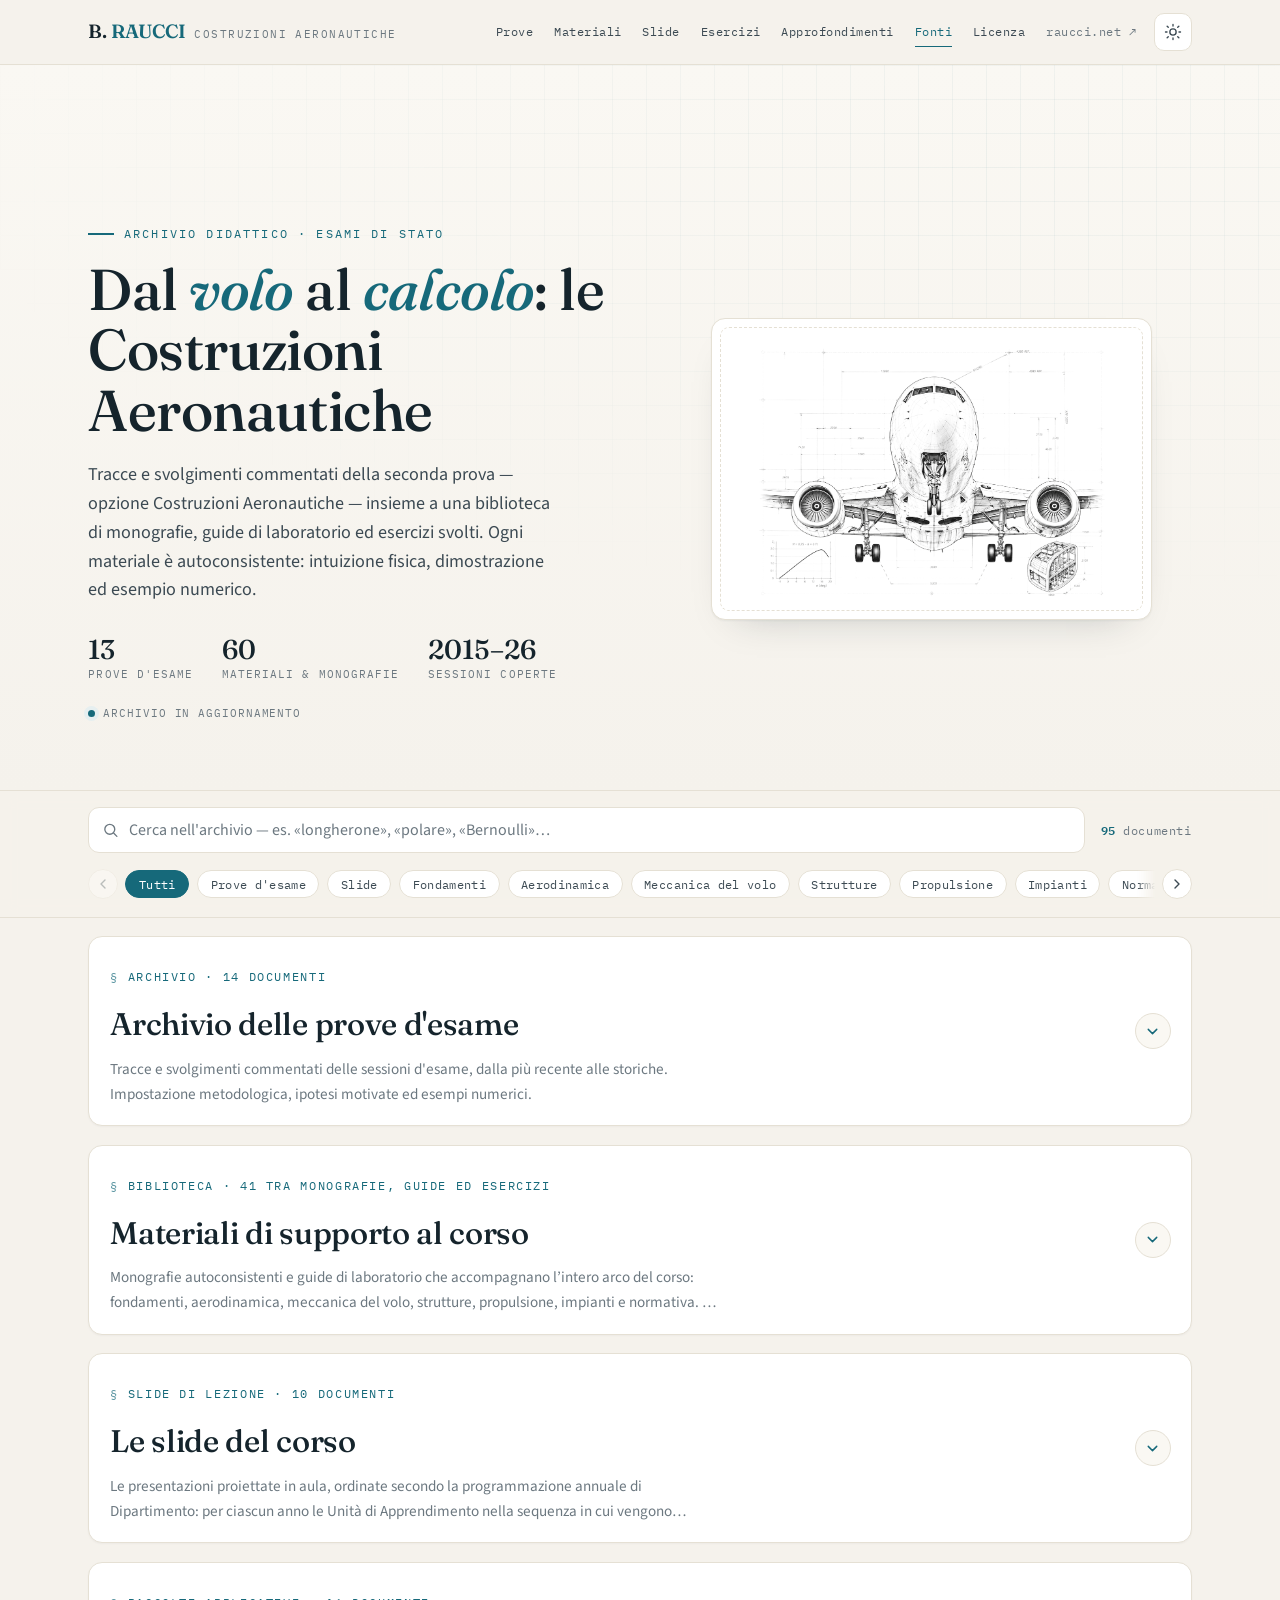
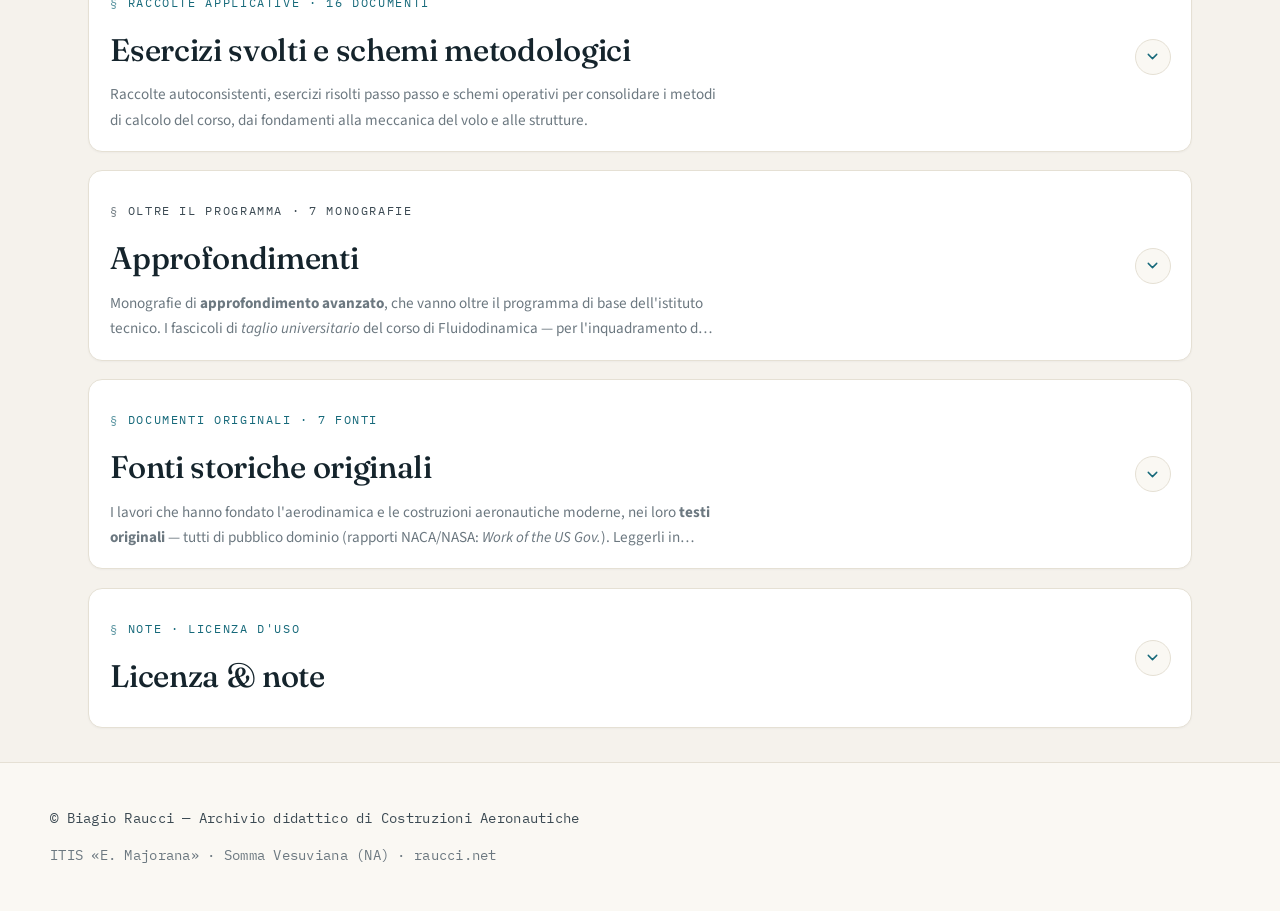
==== commit 62826bb1: "Add files via upload" ====
--- a/docs/index.html
+++ b/docs/index.html
@@ -609,7 +609,7 @@
 <input aria-label="Cerca nell'archivio" autocomplete="off" id="q" placeholder="Cerca nell'archivio — es. «longherone», «polare», «Bernoulli»…" type="search"/>
 <button aria-label="Cancella la ricerca" class="clear" id="clear" type="button">×</button>
 </div>
-<span aria-live="polite" class="count" id="count"><b>94</b> documenti</span>
+<span aria-live="polite" class="count" id="count"><b>95</b> documenti</span>
 </div>
 <div class="chips-rail" id="chipsRail">
 <button aria-label="Scorri i filtri verso sinistra" class="chips-nav prev" id="chipsPrev" tabindex="-1" type="button">
@@ -646,7 +646,7 @@
 </div>
 <section class="wrap filterable" data-label="prove" id="prove">
 <div class="sec-head">
-<p class="tag">Archivio · 13 documenti</p>
+<p class="tag">Archivio · 14 documenti</p>
 <h2>Archivio delle prove d'esame</h2>
 <hr class="rule"/>
 <p class="sec-note">Tracce e svolgimenti commentati delle sessioni d'esame, dalla più recente alle storiche. Impostazione metodologica, ipotesi motivate ed esempi numerici.</p>
@@ -657,6 +657,12 @@
 <h3>Sessione ordinaria 2026 — Alettone</h3>
 <p class="desc">Progetto preliminare di un alettone a sbalzo in lega 2024-T3 per un bireattore di linea in crociera: carico di manovra, schema su due cerniere, dimensionamento di solette e anima del longherone a «C». Quesiti su aileron reversal, compositi, fly-by-wire e PND.</p>
 <a class="open" href="pdf/ordinara_2026.pdf" rel="noopener noreferrer" target="_blank">Apri il PDF <span class="arr">→</span></a>
+</article>
+<article class="card" data-area="prove" tabindex="-1">
+<div class="card-top"><span class="code">ES · 2026-SUP</span><span class="meta">Sessione suppletiva · Prova</span></div>
+<h3>Sessione suppletiva 2026 — La catena di comando dell'equilibratore</h3>
+<p class="desc">Velivolo motoelica da 4000 kg: soluzione ragionata della <em>prima parte</em>, dallo schema cinematico del comando di beccheggio fino alla richiamata. Si parte dal nodo più formativo della traccia — le <em>ipotesi aggiuntive</em>, tutte dichiarate e motivate: categoria <em>utility</em> CS-23 (perché <em>n</em> = 4 eccede il limite 3,8 della categoria normale), sforzo di barra confrontato con la CS 23.397, lunghezze delle aste lette dalla figura del tema, acciaio AISI 4130. Segue lo <strong>schema cinematico</strong> completo (cloche, due aste da 4 m con <em>rompitratta</em> intermedio, squadretta di rinvio a 90°, asta verticale in deriva, leva calettata sulla barra) con la spiegazione del perché il rompitratta esista: il carico critico euleriano scala con 1/<em>l</em>², e spezzare la luce lo <em>quadruplica</em>. Il <strong>dimensionamento</strong> propaga la forza lungo tutta la catena — rapporto di leva 7, da 280 N a 1960 N di contingenza — e progetta le aste a <em>instabilità euleriana</em> con i carichi di robustezza (perché è un fenomeno di rottura), con verifica <em>a posteriori</em> di validità del campo elastico (λ ≃ 231 ≫ λ<sub>lim</sub> ≃ 67). La <strong>barra di torsione</strong> è modellata come trave appoggiata con forza e coppia concentrate in mezzeria e dimensionata a <em>flesso-torsione</em> con il momento ideale di von Mises, nel doppio controllo canonico contingenza/snervamento e robustezza/rottura, più una verifica di <em>rigidezza</em> torsionale (0,5°) che di norma manca nelle soluzioni circolanti. Seguono i tre <strong>diagrammi</strong> di taglio, momento flettente e momento torcente, chiusi dai tre controlli di coerenza che ogni studente dovrebbe saper fare a mente. Il quesito di meccanica del volo — <em>raggio</em> e <em>spinta</em> in richiamata a 380 kt e 3500 m con <em>n</em> = 4 — è risolto per passi con polare parabolica e atmosfera ISA, e <em>commentato criticamente</em>: la potenza richiesta (2,7 MW) e il Mach di volo (0,60) mostrano che la manovra sarebbe sostenibile solo in transitorio. Due appendici completano il quadro: i <em>richiami di teoria</em> in sei schede (leve, Eulero, contingenza e robustezza, diagrammi di sollecitazione, torsione e von Mises, richiamata e polare) e la <em>soluzione integrale</em> delle tre varianti proposte, fra cui quella che scopre l'anello debole della catena. Valori tutti verificati con script Python indipendente.</p>
+<a class="open" href="pdf/suppletiva_2026.pdf" rel="noopener noreferrer" target="_blank">Apri il PDF <span class="arr">→</span></a>
 </article>
 <article class="card" data-area="prove" tabindex="-1">
 <div class="card-top"><span class="code">ES · 2025</span><span class="meta">Sessione ordinaria · Prova</span></div>
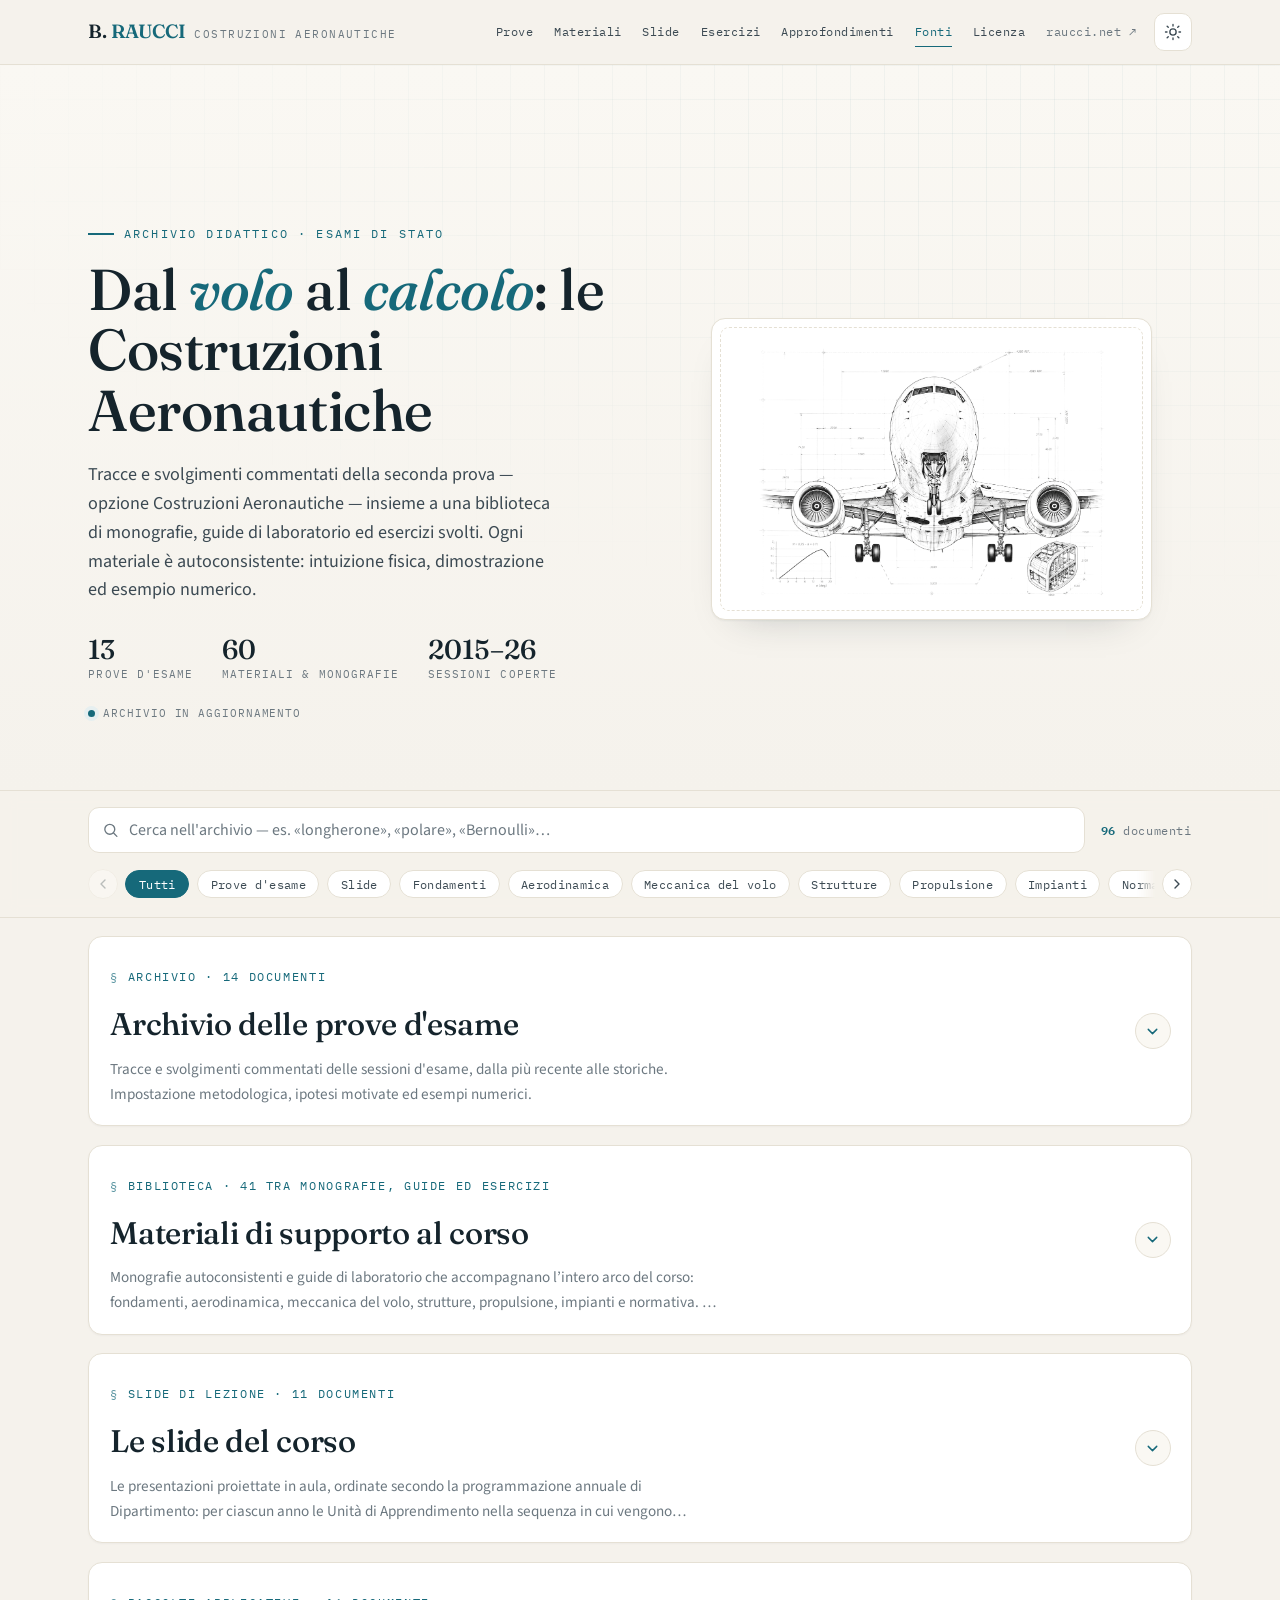
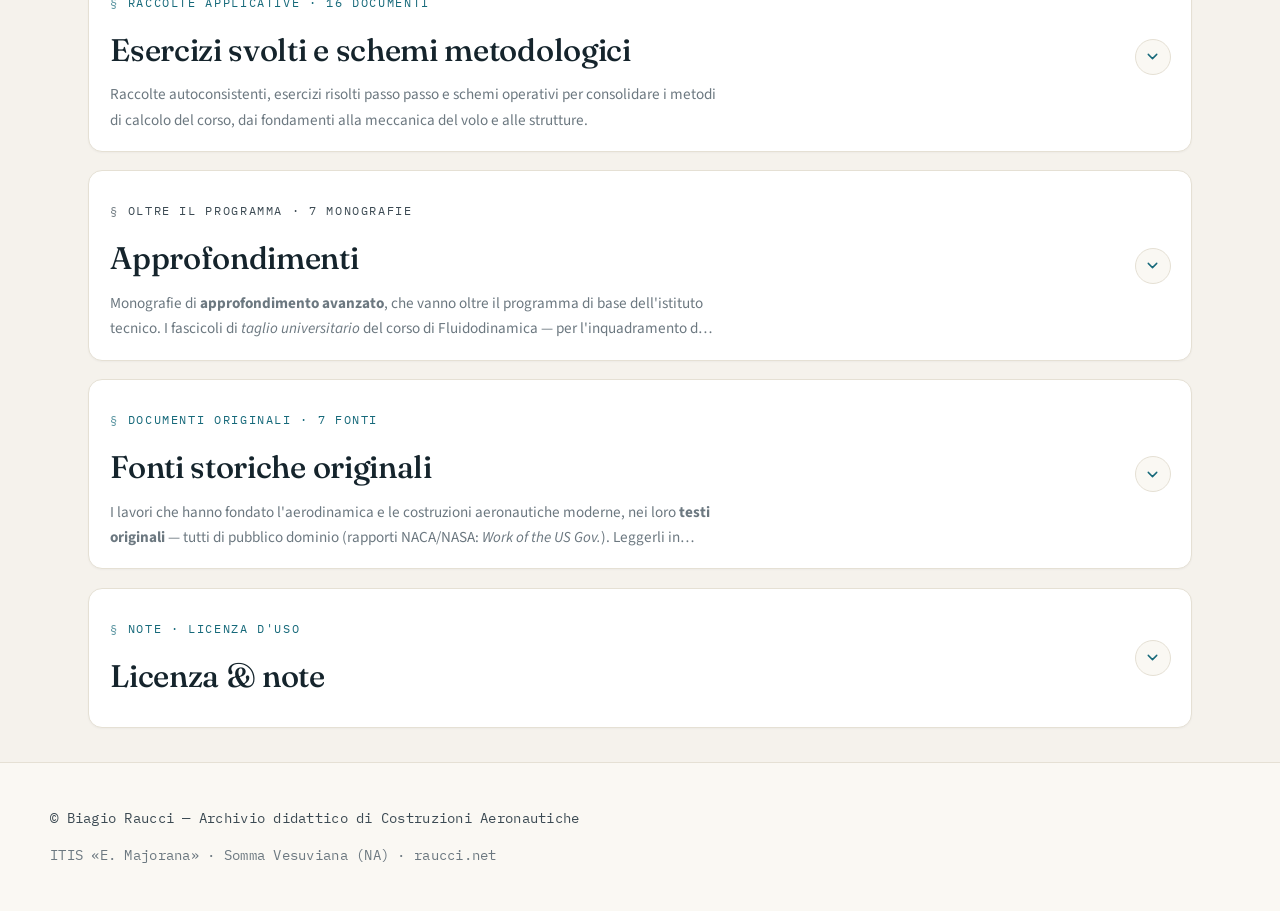
==== commit ece0bcc7: "Add files via upload" ====
--- a/docs/index.html
+++ b/docs/index.html
@@ -1478,7 +1478,7 @@
 </section>
 <section class="wrap filterable" data-label="slide" id="slide">
 <div class="sec-head">
-<p class="tag">Slide di lezione · 10 documenti</p>
+<p class="tag">Slide di lezione · 11 documenti</p>
 <h2>Le slide del corso</h2>
 <hr class="rule"/>
 <p class="sec-note">Le presentazioni proiettate in aula, ordinate secondo la programmazione annuale di Dipartimento: per ciascun anno le Unità di Apprendimento nella sequenza in cui vengono effettivamente svolte. Le slide non sostituiscono le monografie — sono la traccia della lezione, con i passaggi essenziali e le figure; lo sviluppo completo e gli esercizi stanno nel materiale collegato.</p>
@@ -1575,7 +1575,7 @@
 <div class="subsec-head">
 <h3>Quarto anno</h3>
 <p class="subsec-tag">4ª classe · 165 h · 8 UdA</p>
-<p class="subsec-state pub">2 slide</p>
+<p class="subsec-state pub">3 slide</p>
 </div>
 <p class="subsec-note">L'anno dei sistemi e dei carichi: si apre sull'ipersostentazione e sul volo a bassa velocità, attraversa il comprimibile, l'elica e l'ala rotante, e si chiude sull'inviluppo di volo e sul dimensionamento delle strutture. Comprende <em>22 ore</em> di laboratorio con XFLR5 e Python.</p>
 <ol class="uda-list">
@@ -1609,6 +1609,17 @@
 <div class="card-links">
 <a class="open" href="slide/slide_ipersostentatori.pdf" rel="noopener noreferrer" target="_blank">Apri le slide <span class="arr">→</span></a>
 <a class="open sub" href="pdf/ipersostentatori.pdf" rel="noopener noreferrer" target="_blank">Monografia collegata <span class="arr">→</span></a>
+</div>
+</article>
+<article class="card feat card--slide" data-area="slide" tabindex="-1">
+<span class="slide-badge"><svg aria-hidden="true" viewbox="0 0 24 24"><path d="M4 4h16v11H4zM12 15v4M8.5 21h7"></path></svg>Slide di lezione</span>
+<div class="card-top"><span class="code">SLIDE · COSTRUZIONI</span><span class="meta">Presentazione · Costruzioni &amp; Strutture · IV anno · UdA 6–7 · 154 slide · 11 parti</span></div>
+<h3>Costruzioni Aeronautiche — la trave, i materiali, l'inviluppo di volo</h3>
+<p class="byline">Traccia proiettata dell'intero corso di Costruzioni — accompagna la monografia omonima (<em>MON · STRUTTURE</em>)</p>
+<p class="desc">Il mazzo più esteso della collana: copre in <em>undici parti</em> l'intera catena del calcolo strutturale — <em>il volo produce carichi → i carichi diventano sollecitazioni interne → le sollecitazioni diventano tensioni → le tensioni si confrontano con l'ammissibile del materiale</em>. Nella <em>Parte I</em> la trave e le quattro caratteristiche <em>N, T, M<sub>t</sub>, M<sub>f</sub></em>, con l'asta a due forze e la scelta del polo; poi tensioni, prova di trazione, legge di <em>Hooke</em> e criterio di <em>Von Mises</em>. Seguono <em>trazione e instabilità</em> — con l'esperimento del righello e l'asta che cede a <em>un cinquantesimo</em> del carico per <em>Eulero</em> —, la <em>torsione</em> con le due formule di <em>Bredt</em> e l'esercizio-simbolo del tubo tagliato (<em>τ ×75</em>, rigidezza <em>÷1875</em> per una sola fresata), infine <em>flessione e taglio</em> con <em>Navier</em>, <em>Jourawsky</em> e il colpo di scena della <em>verifica combinata</em>: due verifiche promosse e la terza — quella che conta — bocciata. Le parti centrali trattano <em>materiali e tecnologie</em> (trattamenti termici, <em>fatica</em> con la curva di <em>Wöhler</em> e la lezione del <em>Comet</em>, safe-life / fail-safe / damage tolerance, compositi e leghe), le <em>strutture a guscio e semiguscio</em> con la genesi del modello ideale dimostrata sui numeri (la sezione «vota 91 a 9») e il <em>dimensionamento</em> completo: longherone simmetrico e asimmetrico, anima a taglio, cassone di torsione con verifica di <em>rigidezza aeroelastica</em>, fusoliera, collegamenti bullonati e rivettati, montante di controventatura. Chiudono l'<em>inviluppo di volo</em> — IAS/TAS, fattore di carico, <em>V<sub>A</sub></em> come fusibile aerodinamico, manovra e raffica — e le <em>quattro esercitazioni sul SIAI SF-260</em>: velocità caratteristiche, diagramma <em>V–n</em> ricostruito in forma vettoriale, ripartizione della portanza (l'ala lavora il <em>6,7%</em> più del velivolo), diagrammi della semiala con i serbatoi e il dimensionamento del longherone — <em>compreso il primo tentativo che fallisce</em>, e che insegna più della teoria. Da usare come traccia della lezione: le dimostrazioni per esteso e gli esercizi svolti passo passo sono nella monografia collegata. Tutti i valori numerici sono verificati in Python (<em>231 controlli</em>).</p>
+<div class="card-links">
+<a class="open" href="slide/slide_costruzioni.pdf" rel="noopener noreferrer" target="_blank">Apri le slide <span class="arr">→</span></a>
+<a class="open sub" href="pdf/Costruzioni_Aeronautiche.pdf" rel="noopener noreferrer" target="_blank">Monografia collegata <span class="arr">→</span></a>
 </div>
 </article>
 </div>
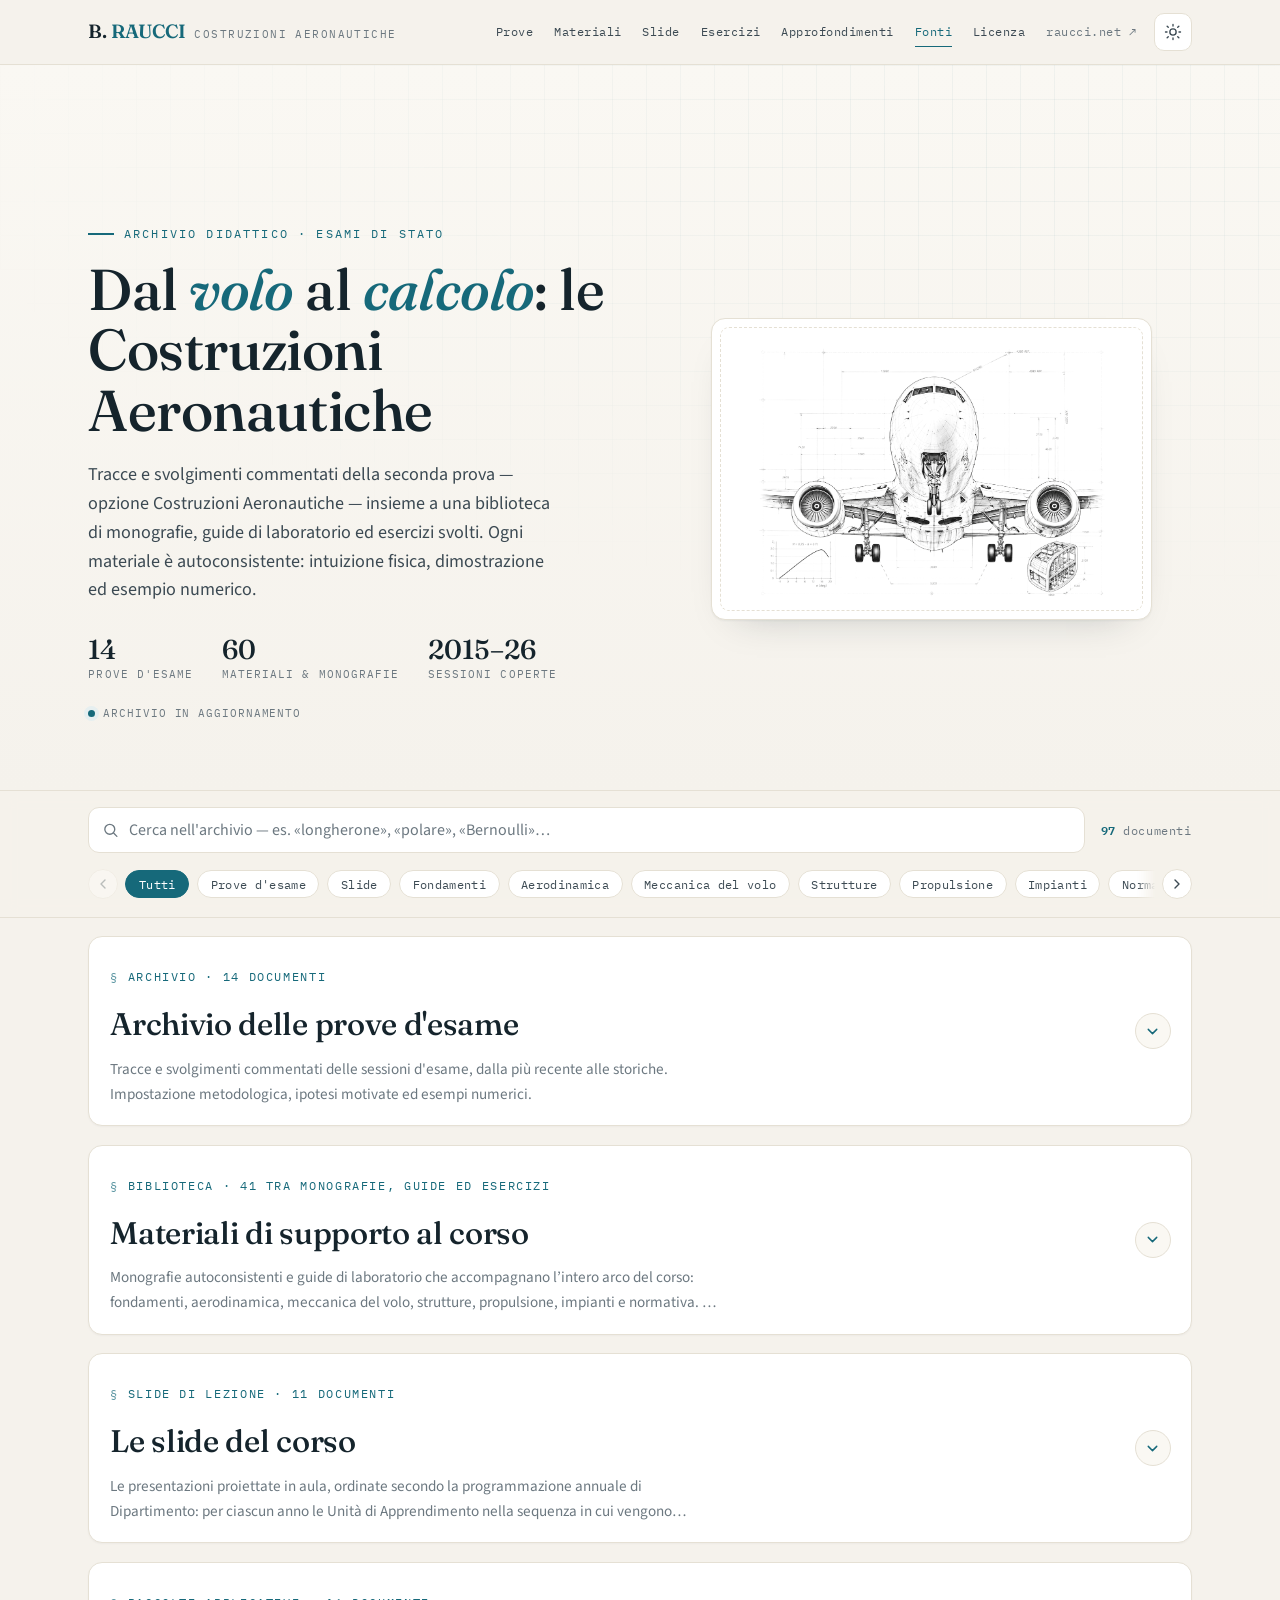
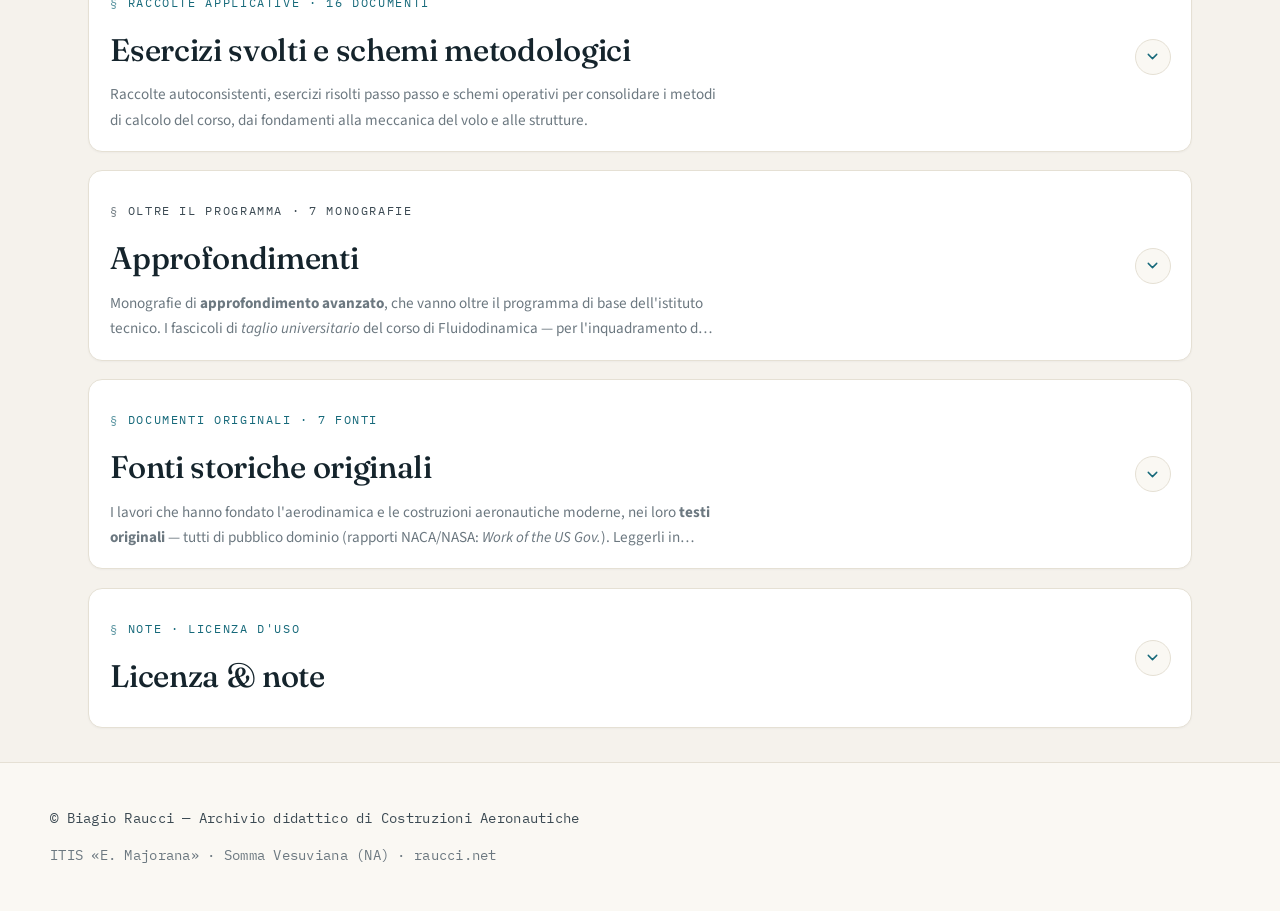
==== commit a911048e: "Add files via upload" ====
--- a/docs/index.html
+++ b/docs/index.html
@@ -589,7 +589,7 @@
 <h1>Dal <em>volo</em> al <em>calcolo</em>: le Costruzioni Aeronautiche</h1>
 <p class="lead">Tracce e svolgimenti commentati della seconda prova — opzione Costruzioni Aeronautiche — insieme a una biblioteca di monografie, guide di laboratorio ed esercizi svolti. Ogni materiale è autoconsistente: intuizione fisica, dimostrazione ed esempio numerico.</p>
 <div class="stats">
-<div class="stat"><b>13</b><span>Prove d'esame</span></div>
+<div class="stat"><b>14</b><span>Prove d'esame</span></div>
 <div class="stat"><b>60</b><span>Materiali &amp; monografie</span></div>
 <div class="stat"><b>2015–26</b><span>Sessioni coperte</span></div>
 </div>
@@ -669,6 +669,12 @@
 <h3>Prova 2025</h3>
 <p class="desc">Dimensionamento del longherone in una struttura alare bilongherone a sezione rettangolare cava.</p>
 <a class="open" href="pdf/esame_2025.pdf" rel="noopener noreferrer" target="_blank">Apri il PDF <span class="arr">→</span></a>
+</article>
+<article class="card" data-area="prove" tabindex="-1">
+<div class="card-top"><span class="code">ES · 2025-SUP</span><span class="meta">Sessione suppletiva · Prova</span></div>
+<h3>Sessione suppletiva 2025 — Il volo librato dell'aliante</h3>
+<p class="desc">Aliante da 4,4 kN con allungamento 28,9: soluzione ragionata della <em>prima parte</em>, tutta costruita sull'arte di dichiarare le ipotesi. Si parte dall'aria tipo a 8000 ft e dall'unica ipotesi davvero necessaria — il fattore di Oswald <em>e</em> = 0,9, con analisi di sensibilità in appendice che ne dimostra la robustezza — e si arriva al cuore didattico della traccia: l'assetto <em>teorico</em> di minima velocità di discesa richiederebbe C<sub>L</sub> = √3·C<sub>L</sub>* = 1,853, <strong>oltre</strong> il C<sub>L,max</sub> = 1,55 dichiarato dal tema. Il vincolo di stallo è <em>attivo</em>: con un ragionamento di monotonia il minimo vincolato si sposta sul bordo del dominio, e l'aliante di massima durata vola al limite dello stallo (t<sub>max</sub> ≃ 60 min), mentre la massima distanza resta all'assetto di E<sub>max</sub> = 38,2 (s<sub>max</sub> = 93,1 km). Il <strong>volo in presenza di vento</strong> è risolto col triangolo delle velocità — l'aerodinamica vive nell'aria, la navigazione vive al suolo — e regala il risultato controintuitivo della prova: nonostante 28 km/h contrari, un'ascendenza di appena 0,3 m/s taglia la discesa netta del 39% e la distanza <em>aumenta</em> a 112,3 km in 87,4 min; l'approfondimento sulla <em>speed-to-fly</em> di MacCready apre lo spunto per il colloquio. Chiude il <strong>dimensionamento dell'albero del carrello</strong>: trave appoggiata–appoggiata su 650 mm, carrello monotraccia con tutto il peso amplificato da <em>n</em> = 4,5, verifica a robustezza sul carico di rottura (d = 46 mm) e controllo del taglio, trascurabile ma verificato. In appendice le schede di teoria (aria tipo, assetti caratteristici, flessione) e la variante col tempo di discesa a densità media. Valori tutti verificati con script Python indipendente (60 controlli).</p>
+<a class="open" href="pdf/suppletiva_2025.pdf" rel="noopener noreferrer" target="_blank">Apri il PDF <span class="arr">→</span></a>
 </article>
 <article class="card" data-area="prove" tabindex="-1">
 <div class="card-top"><span class="code">ES · 2025-STR</span><span class="meta">Sessione straordinaria · Prova</span></div>
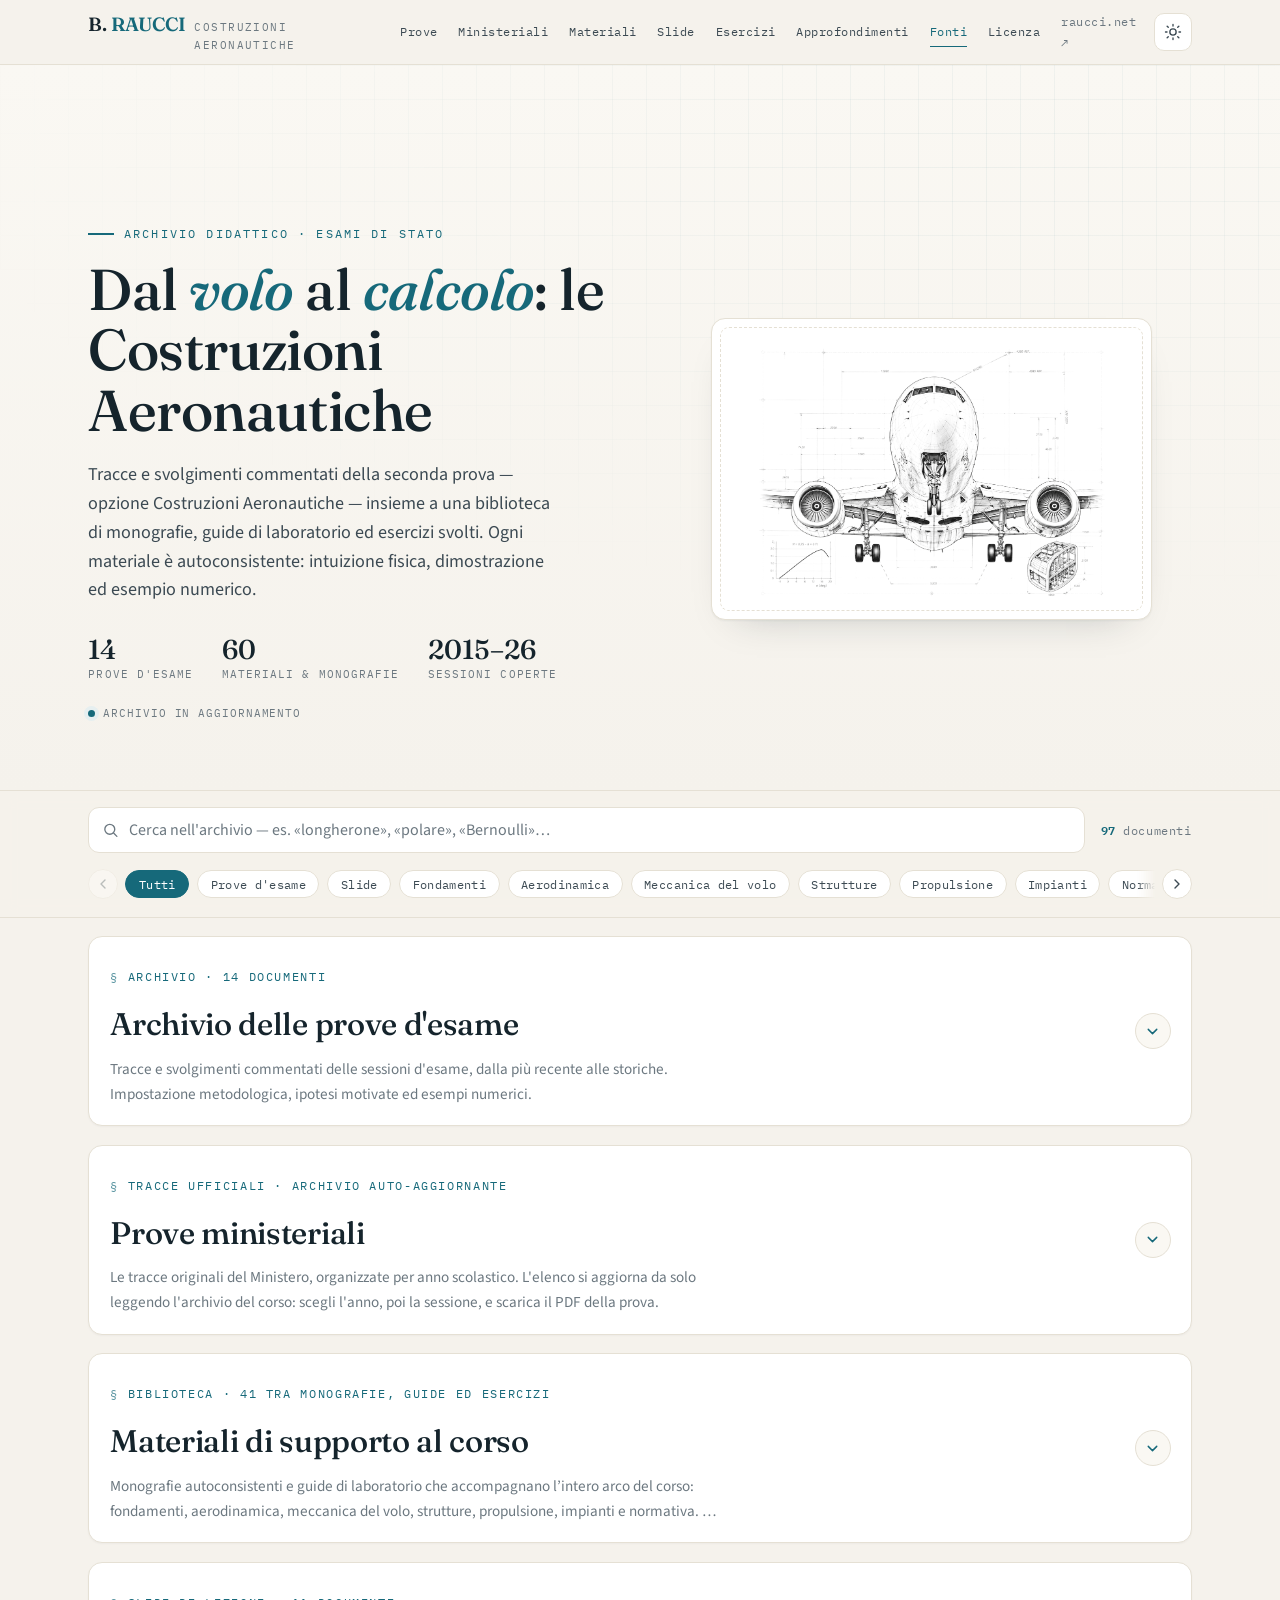
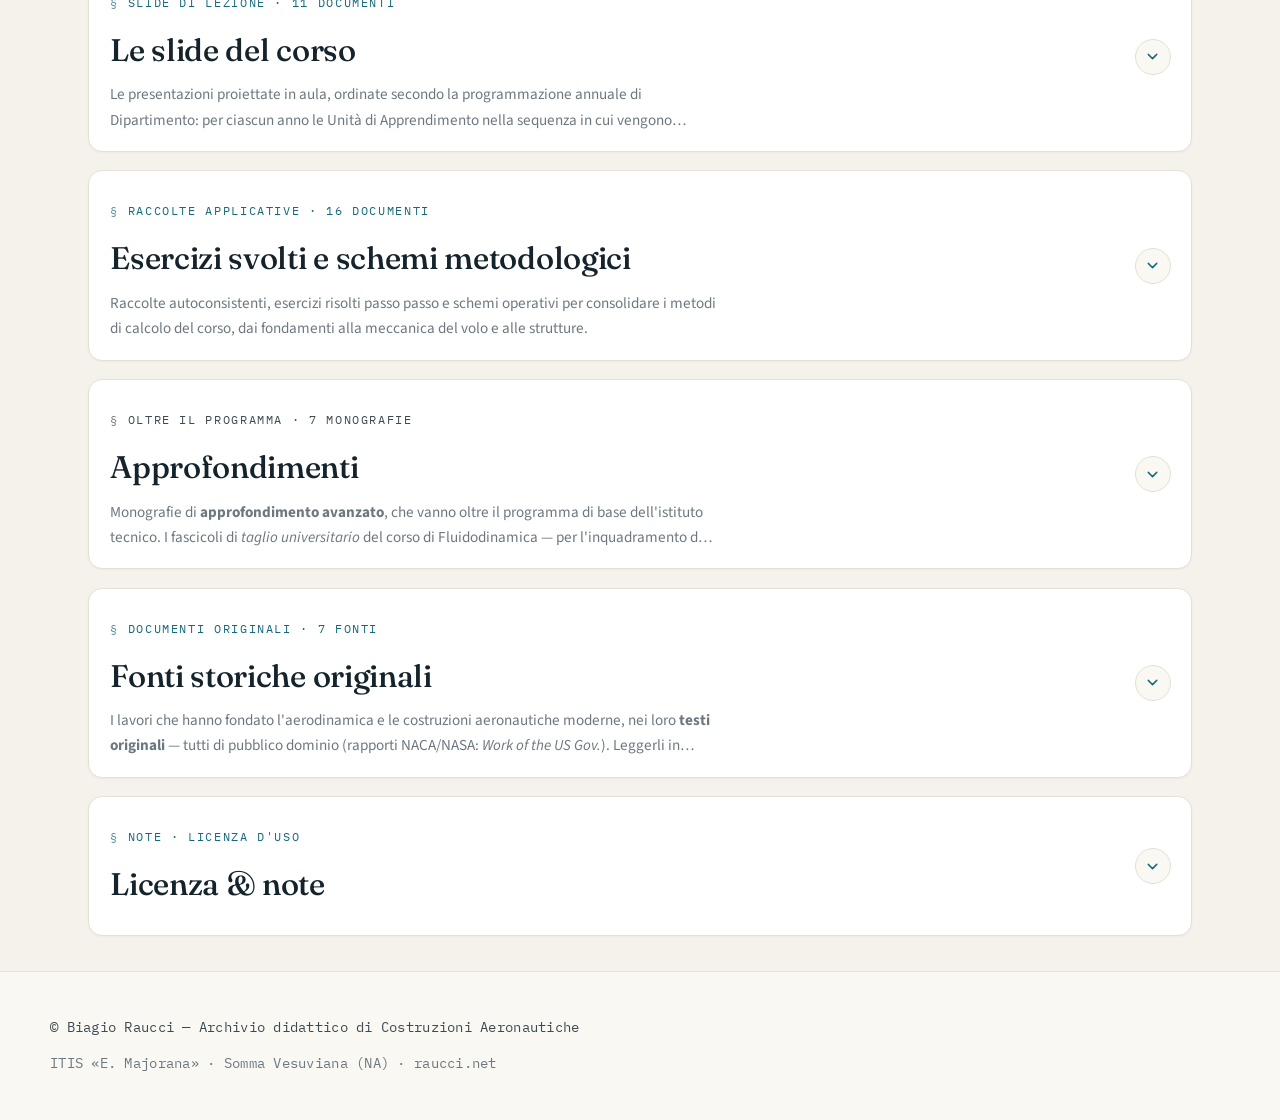
==== commit e2555aff: "Add files via upload" ====
--- a/docs/index.html
+++ b/docs/index.html
@@ -553,6 +553,28 @@
     .section-body,.section-chevron,.section-chevron svg{transition:none}
   }
 
+
+  /* ---------- sezione "Prove ministeriali" ---------- */
+  .min-panel{background:var(--surface);border:1px solid var(--line);border-radius:var(--r);
+    padding:1.35rem 1.5rem;box-shadow:var(--shadow)}
+  .min-row{display:flex;flex-wrap:wrap;gap:1.1rem;align-items:flex-end}
+  .min-field{display:flex;flex-direction:column;gap:.4rem;flex:1 1 220px;min-width:200px}
+  .min-field label{font-family:"IBM Plex Mono",monospace;font-size:.72rem;letter-spacing:.1em;
+    text-transform:uppercase;color:var(--muted)}
+  .min-select{font:inherit;font-size:.95rem;color:var(--ink);background:var(--paper-2);
+    border:1px solid var(--line);border-radius:10px;padding:.55rem .7rem;width:100%;
+    transition:border-color .16s ease}
+  .min-select:focus{outline:none;border-color:var(--accent)}
+  .min-select:disabled{opacity:.55;cursor:not-allowed}
+  .min-dl{font-family:"IBM Plex Mono",monospace;font-size:.82rem;letter-spacing:.03em;font-weight:500;
+    display:inline-flex;align-items:center;gap:.5rem;padding:.62rem 1.1rem;border-radius:10px;
+    background:var(--accent);color:#fff;border:1px solid var(--accent-2);white-space:nowrap;
+    transition:background .16s ease,opacity .16s ease;flex:0 0 auto}
+  .min-dl:hover{background:var(--accent-2);color:#fff}
+  .min-dl[aria-disabled="true"]{opacity:.45;pointer-events:none}
+  .min-status{margin:.85rem 0 0;font-size:.86rem;color:var(--muted)}
+  .min-status a{color:var(--accent)}
+  .min-status.err{color:var(--eserc-2)}
 </style>
 </head>
 <body>
@@ -563,6 +585,7 @@
 </a>
 <nav aria-label="Navigazione principale" class="nav" id="nav">
 <a data-spy="prove" href="#prove">Prove</a>
+<a data-spy="ministeriali" href="#ministeriali">Ministeriali</a>
 <a data-spy="supporto" href="#supporto">Materiali</a><a data-spy="slide" href="#slide">Slide</a><a data-spy="esercizi" href="#esercizi">Esercizi</a>
 <a data-spy="approfondimenti" href="#approfondimenti">Approfondimenti</a>
 <a data-spy="fonti" href="#fonti">Fonti</a>
@@ -742,6 +765,28 @@
 <p class="desc">Documento relativo alla prova d'esame 2015 di Costruzioni Aeronautiche.</p>
 <a class="open" href="pdf/esercizio_longherone.pdf" rel="noopener noreferrer" target="_blank">Apri il PDF <span class="arr">→</span></a>
 </article>
+</div>
+</section>
+<section class="wrap" data-label="ministeriali" id="ministeriali">
+<div class="sec-head">
+<p class="tag">Tracce ufficiali · archivio auto-aggiornante</p>
+<h2>Prove ministeriali</h2>
+<hr class="rule"/>
+<p class="sec-note">Le tracce originali del Ministero, organizzate per anno scolastico. L'elenco si aggiorna da solo leggendo l'archivio del corso: scegli l'anno, poi la sessione, e scarica il PDF della prova.</p>
+</div>
+<div class="min-panel">
+<div class="min-row">
+<div class="min-field">
+<label for="minAnno">Anno scolastico</label>
+<select class="min-select" id="minAnno"><option value="">Caricamento…</option></select>
+</div>
+<div class="min-field">
+<label for="minFile">Sessione / prova</label>
+<select class="min-select" disabled="" id="minFile"><option value="">— prima scegli l'anno —</option></select>
+</div>
+<a aria-disabled="true" class="min-dl" download="" href="#" id="minDl">Scarica il PDF <span class="arr">↓</span></a>
+</div>
+<p class="min-status" id="minStatus"></p>
 </div>
 </section>
 <section class="wrap filterable" data-label="supporto" id="supporto">
@@ -2069,8 +2114,10 @@
       if((term || area!=='all') && s._setAccordionOpen){ s._setAccordionOpen(!!any,false); }
     });
     var lic = document.getElementById('licenza');
+    var minsec = document.getElementById('ministeriali');
     var filtering = !!term || area!=='all';
     if(lic) lic.style.display = filtering ? 'none' : '';
+    if(minsec) minsec.style.display = filtering ? 'none' : '';
     empty.classList.toggle('show', visible===0);
     count.innerHTML = '<b>'+visible+'</b> '+(visible===1?'documento':'documenti');
   }
@@ -2221,5 +2268,137 @@
   tt.addEventListener('click', function(){ window.scrollTo({top:0,behavior:'smooth'}); });
 })();
 </script>
+<script>
+/* ---------- Prove ministeriali: scansione automatica via API GitHub ---------- */
+(function(){
+  'use strict';
+  var API = 'https://api.github.com/repos/braucci/SCSI/contents/docs/prove_itct';
+  var GH  = 'https://github.com/braucci/SCSI/tree/main/docs/prove_itct';
+  var selAnno = document.getElementById('minAnno'),
+      selFile = document.getElementById('minFile'),
+      btnDl   = document.getElementById('minDl'),
+      status  = document.getElementById('minStatus');
+  if(!selAnno || !selFile || !btnDl || !status) return;
+
+  var RE_ANNO = /^\d{4}-\d{4}$/;
+
+  function cacheGet(k){
+    try{ var v = sessionStorage.getItem(k); return v ? JSON.parse(v) : null; }
+    catch(e){ return null; }
+  }
+  function cacheSet(k,v){
+    try{ sessionStorage.setItem(k, JSON.stringify(v)); }catch(e){}
+  }
+
+  function ghFetch(url, key){
+    var hit = cacheGet(key);
+    if(hit) return Promise.resolve(hit);
+    return fetch(url, {headers:{'Accept':'application/vnd.github+json'}})
+      .then(function(r){
+        if(!r.ok) throw new Error('HTTP '+r.status);
+        return r.json();
+      })
+      .then(function(d){
+        if(!Array.isArray(d)) throw new Error('risposta inattesa');
+        cacheSet(key, d.map(function(x){ return {name:x.name, type:x.type}; }));
+        return d;
+      });
+  }
+
+  function setStatus(msg, isErr){
+    status.innerHTML = msg;
+    status.classList.toggle('err', !!isErr);
+  }
+  function fallback(){
+    setStatus('Elenco momentaneamente non disponibile (limite di richieste raggiunto). ' +
+      'Puoi scaricare le prove direttamente <a href="'+GH+'" target="_blank" rel="noopener noreferrer">dall\u2019archivio su GitHub \u2197</a> ' +
+      'oppure riprovare tra qualche minuto.', true);
+    selAnno.innerHTML = '<option value="">non disponibile</option>';
+    selAnno.disabled = true;
+  }
+
+  function etichetta(nome){
+    var s = nome.replace(/\.pdf$/i,'').replace(/^\d{4}-\d{4}_ITCT_/i,'');
+    s = s.replace(/_/g,' ').toLowerCase();
+    return s.charAt(0).toUpperCase() + s.slice(1);
+  }
+
+  function popolaAnni(items){
+    var anni = items.filter(function(x){ return x.type==='dir' && RE_ANNO.test(x.name); })
+                    .map(function(x){ return x.name; })
+                    .sort().reverse();
+    if(!anni.length){ fallback(); return; }
+    var html = '<option value="">\u2014 scegli l\u2019anno \u2014</option>';
+    anni.forEach(function(a){ html += '<option value="'+a+'">'+a+'</option>'; });
+    selAnno.innerHTML = html;
+    selAnno.disabled = false;
+    setStatus(anni.length + ' anni scolastici in archivio (' + anni[anni.length-1] + ' \u2192 ' + anni[0] + ').');
+  }
+
+  function resetFile(msg){
+    selFile.innerHTML = '<option value="">'+msg+'</option>';
+    selFile.disabled = true;
+    btnDl.setAttribute('aria-disabled','true');
+    btnDl.setAttribute('href','#');
+    btnDl.removeAttribute('download');
+  }
+
+  function popolaFile(anno, items){
+    var pdf = items.filter(function(x){ return x.type==='file' && /\.pdf$/i.test(x.name); })
+                   .map(function(x){ return x.name; })
+                   .sort();
+    if(!pdf.length){ resetFile('nessun PDF per quest\u2019anno'); return; }
+    var html = '<option value="">\u2014 scegli la sessione \u2014</option>';
+    pdf.forEach(function(f){
+      html += '<option value="'+encodeURIComponent(f)+'">'+etichetta(f)+'</option>';
+    });
+    selFile.innerHTML = html;
+    selFile.disabled = false;
+    setStatus(pdf.length + (pdf.length===1 ? ' prova disponibile' : ' prove disponibili') +
+              ' per l\u2019anno ' + anno + '.');
+  }
+
+  selAnno.addEventListener('change', function(){
+    var anno = selAnno.value;
+    resetFile(anno ? 'caricamento\u2026' : '\u2014 prima scegli l\u2019anno \u2014');
+    if(!anno) return;
+    ghFetch(API + '/' + anno, 'minFiles:'+anno)
+      .then(function(d){ popolaFile(anno, d); })
+      .catch(function(){
+        resetFile('elenco non disponibile');
+        setStatus('Impossibile leggere la cartella ' + anno + '. ' +
+          '<a href="'+GH+'/'+anno+'" target="_blank" rel="noopener noreferrer">Aprila su GitHub \u2197</a>.', true);
+      });
+  });
+
+  selFile.addEventListener('change', function(){
+    var f = selFile.value;
+    if(!f){
+      btnDl.setAttribute('aria-disabled','true');
+      btnDl.setAttribute('href','#');
+      btnDl.removeAttribute('download');
+      return;
+    }
+    var nome = decodeURIComponent(f);
+    btnDl.setAttribute('href', 'prove_itct/' + selAnno.value + '/' + f);
+    btnDl.setAttribute('download', nome);
+    btnDl.setAttribute('aria-disabled','false');
+    setStatus('Pronto: <b>' + etichetta(nome) + ' ' + selAnno.value + '</b> \u2014 premi il pulsante per scaricare.');
+  });
+
+  /* avvio pigro: la scansione parte quando la sezione entra in vista (o subito, senza IntersectionObserver) */
+  var avviato = false;
+  function avvia(){
+    if(avviato) return; avviato = true;
+    ghFetch(API, 'minYears').then(popolaAnni).catch(fallback);
+  }
+  if('IntersectionObserver' in window){
+    var io = new IntersectionObserver(function(entries){
+      entries.forEach(function(en){ if(en.isIntersecting){ avvia(); io.disconnect(); } });
+    }, {rootMargin:'400px'});
+    io.observe(document.getElementById('ministeriali'));
+  } else { avvia(); }
+})();
+</script>
 </body>
 </html>
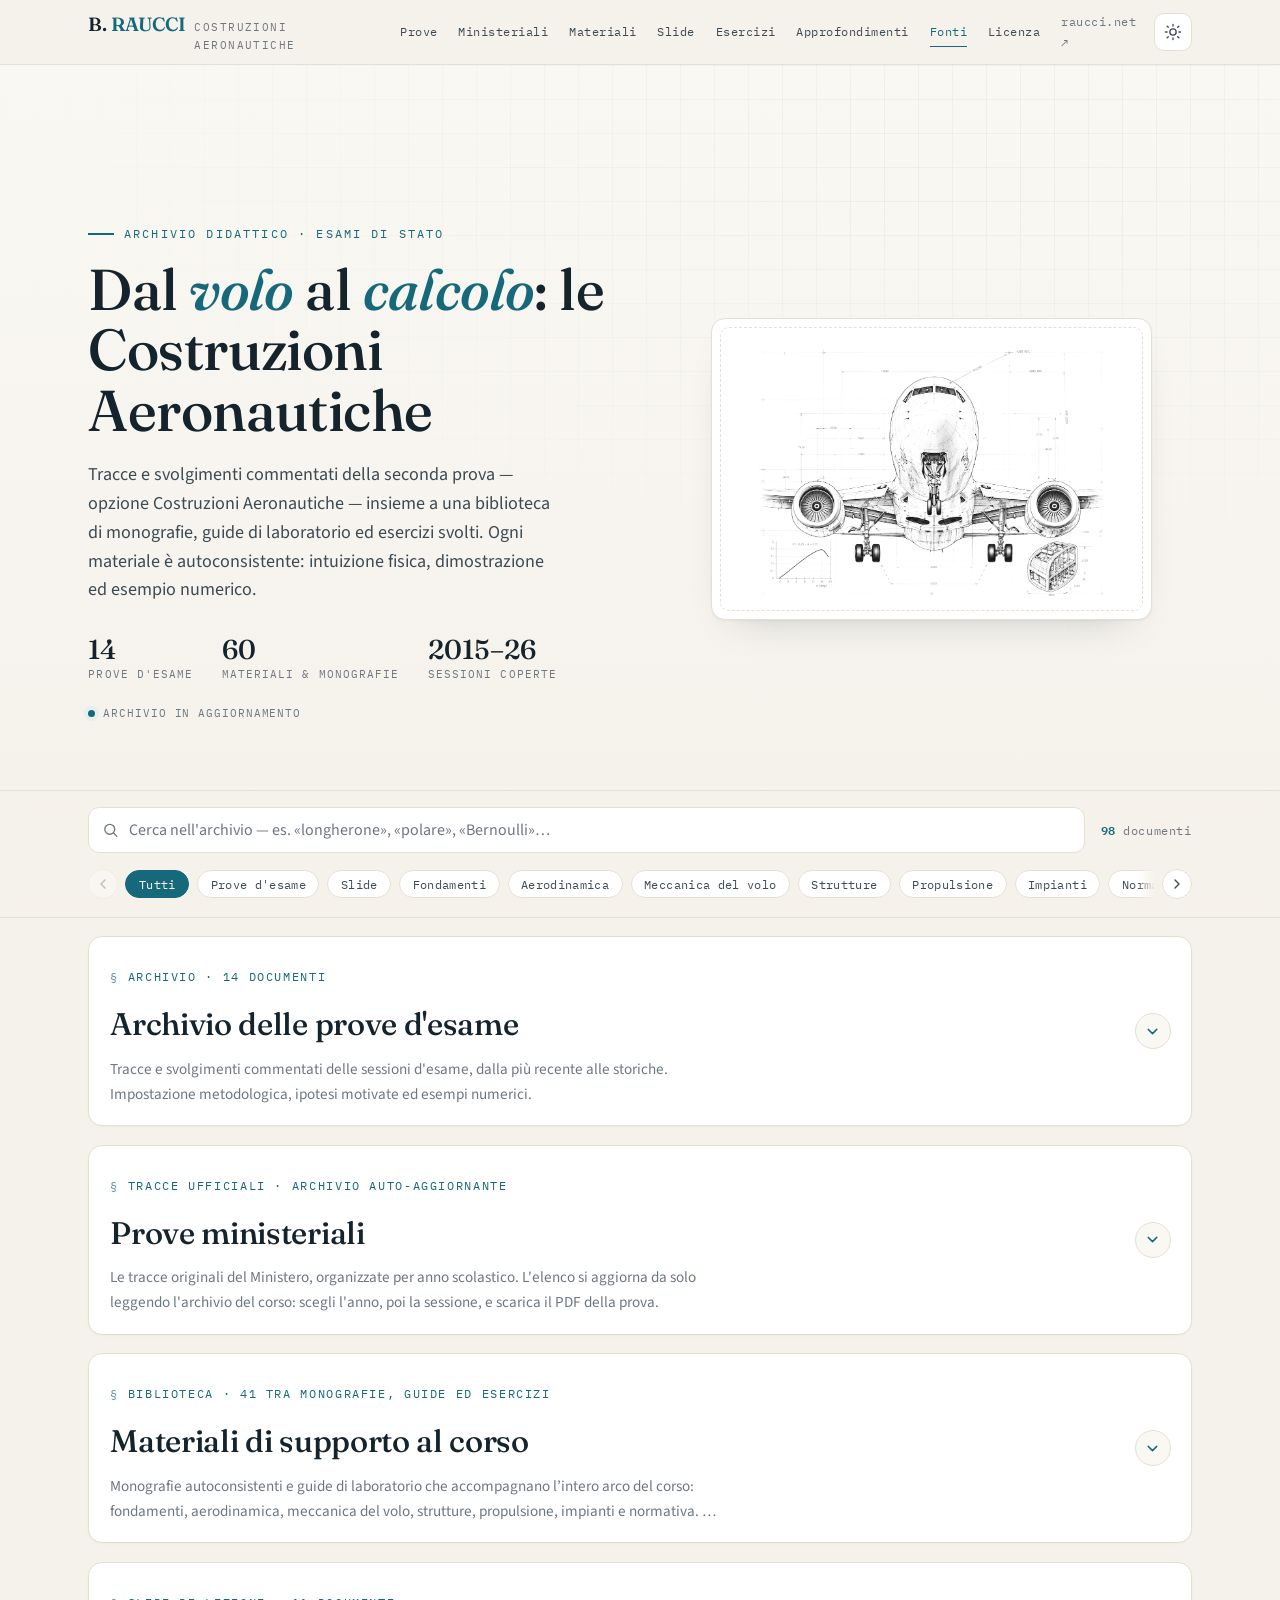
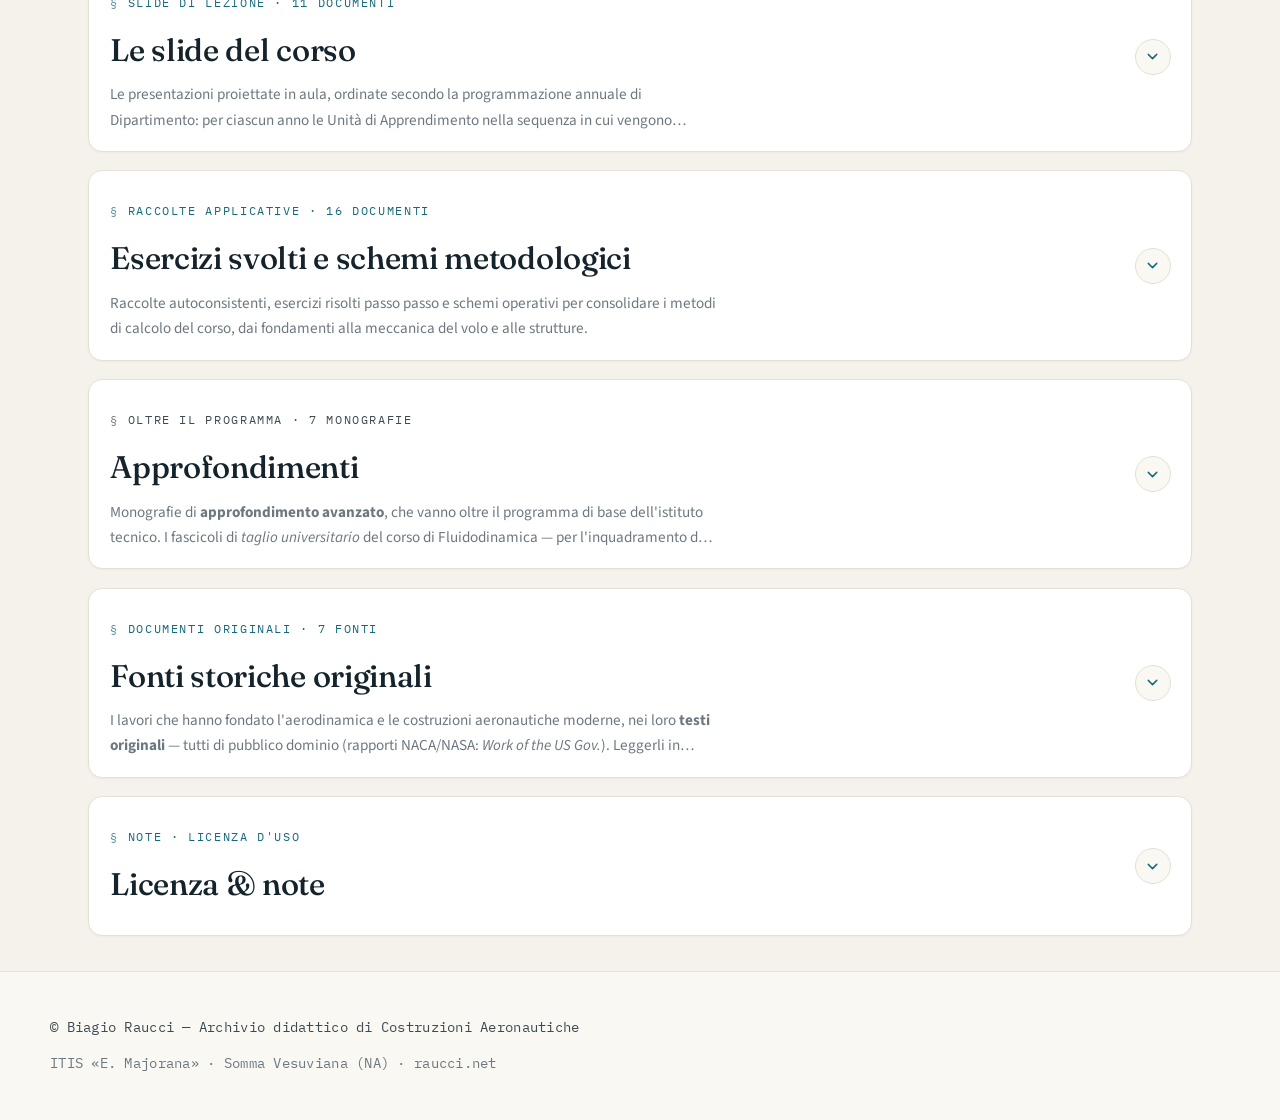
==== commit 9fa7fc6c: "Add files via upload" ====
--- a/docs/index.html
+++ b/docs/index.html
@@ -879,6 +879,12 @@
               tutti verificati numericamente. È la porta d'ingresso al corso: completa nell'argomentazione ma narrata
               con chiarezza, per costruire basi teoriche e operative solide prima delle Costruzioni Aeronautiche.</p>
 <a class="open" href="pdf/Monografia_Fluidodinamica.pdf" rel="noopener noreferrer" target="_blank">Apri la monografia <span class="arr">→</span></a>
+</article>
+<article class="card feat" data-area="fondamenti" tabindex="-1">
+<div class="card-top"><span class="code">MON · UNITÀ</span><span class="meta">Monografia didattica · 38 pp · Fondamenti · III anno</span></div>
+<h3>Unità di misura e fattori di conversione</h3>
+<p class="desc">Una guida operativa per leggere, confrontare e convertire con sicurezza le grandezze che convivono nella pratica aeronautica. Il percorso chiarisce la distinzione fra <em>grandezza</em>, numero e unità, costruisce le equazioni dimensionali e il principio di omogeneità, quindi mette a confronto il <strong>Sistema Internazionale</strong>, il sistema tecnico e quello anglosassone. Dal metodo del fattore unitario alle unità composte — velocità, pressioni, potenze, densità e temperature — ogni passaggio è accompagnato da esempi ed esercizi svolti; la parte conclusiva riporta il ragionamento nel contesto di cabina, manuali di volo e certificazione. Una monografia di fondazione per il terzo anno e uno strumento di consultazione per tutto il triennio.</p>
+<a class="open" href="pdf/UnitaMisura.pdf" rel="noopener noreferrer" target="_blank">Apri la monografia <span class="arr">→</span></a>
 </article>
 <article class="card feat" data-area="fondamenti" tabindex="-1">
 <div class="card-top"><span class="code">MON · ISA</span><span class="meta">Statica dei fluidi applicata · aria tipo (ISA) · 29 pp · Fondamenti</span></div>
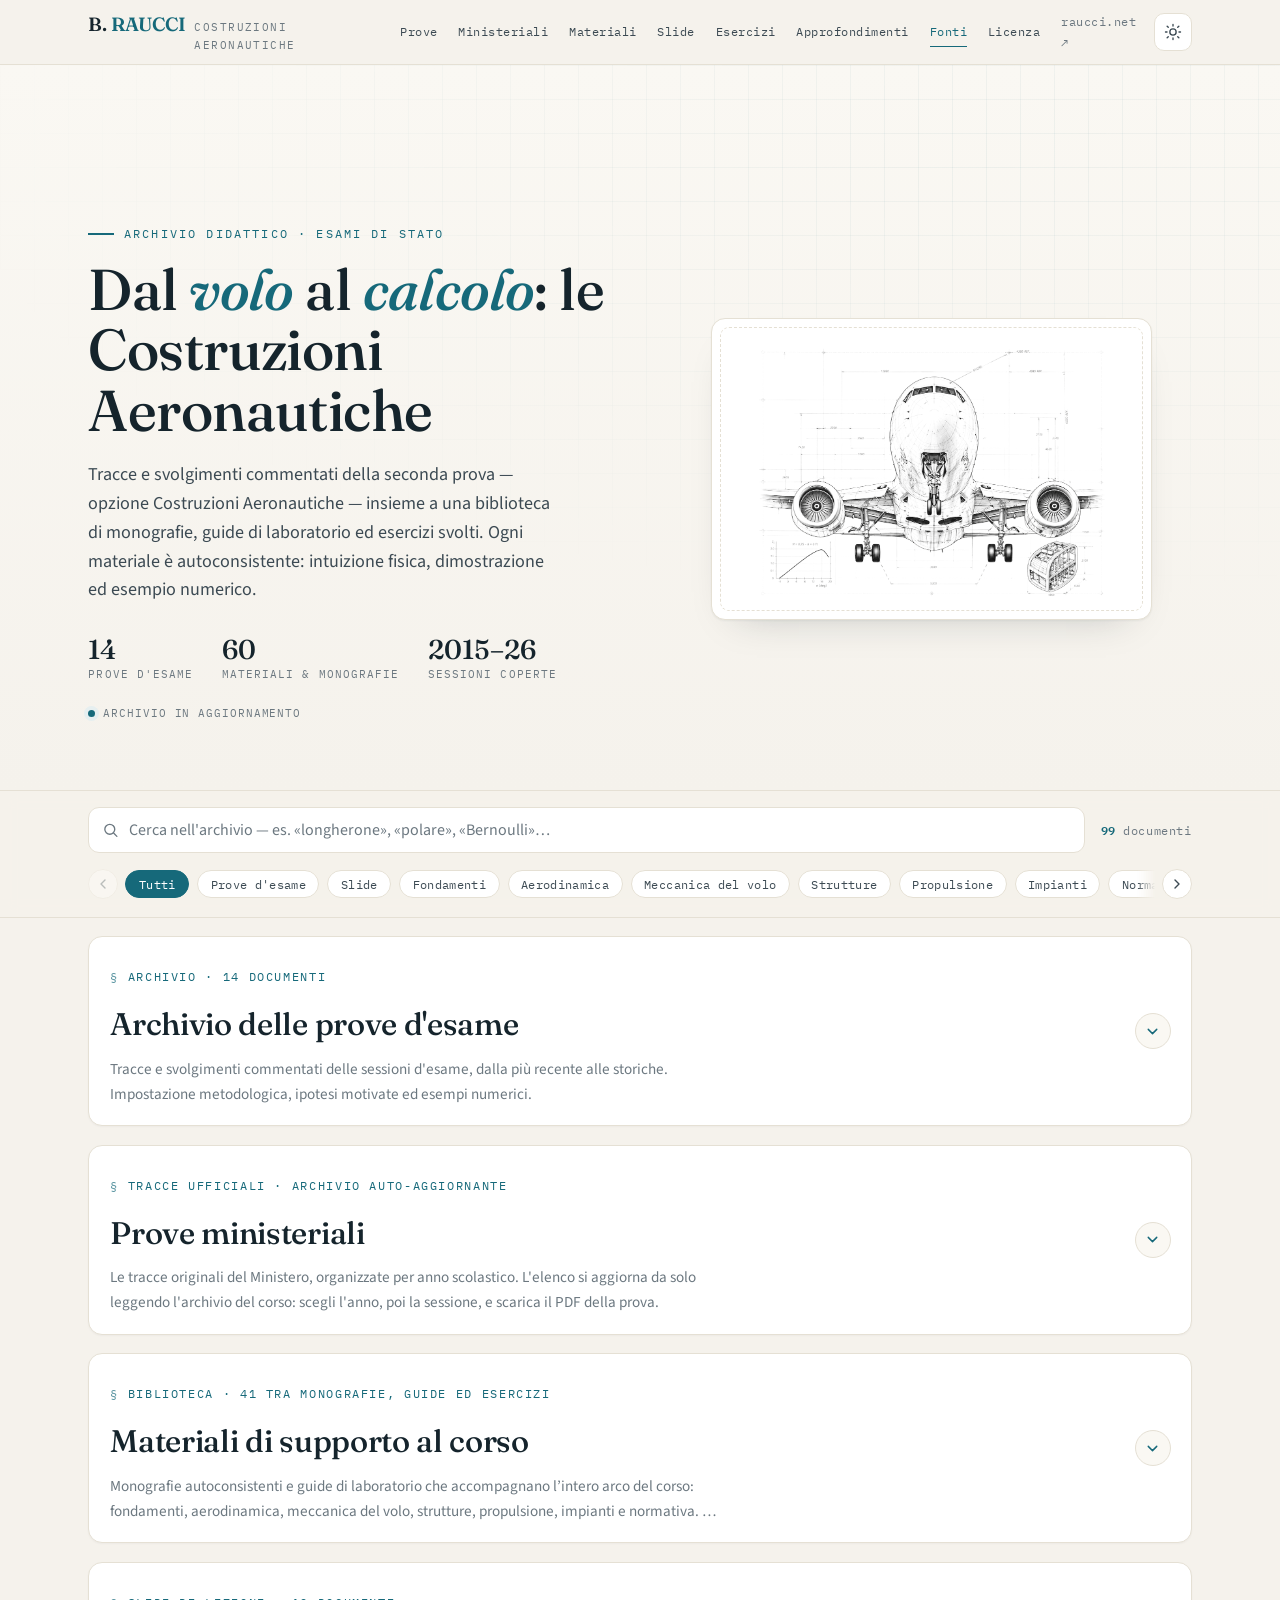
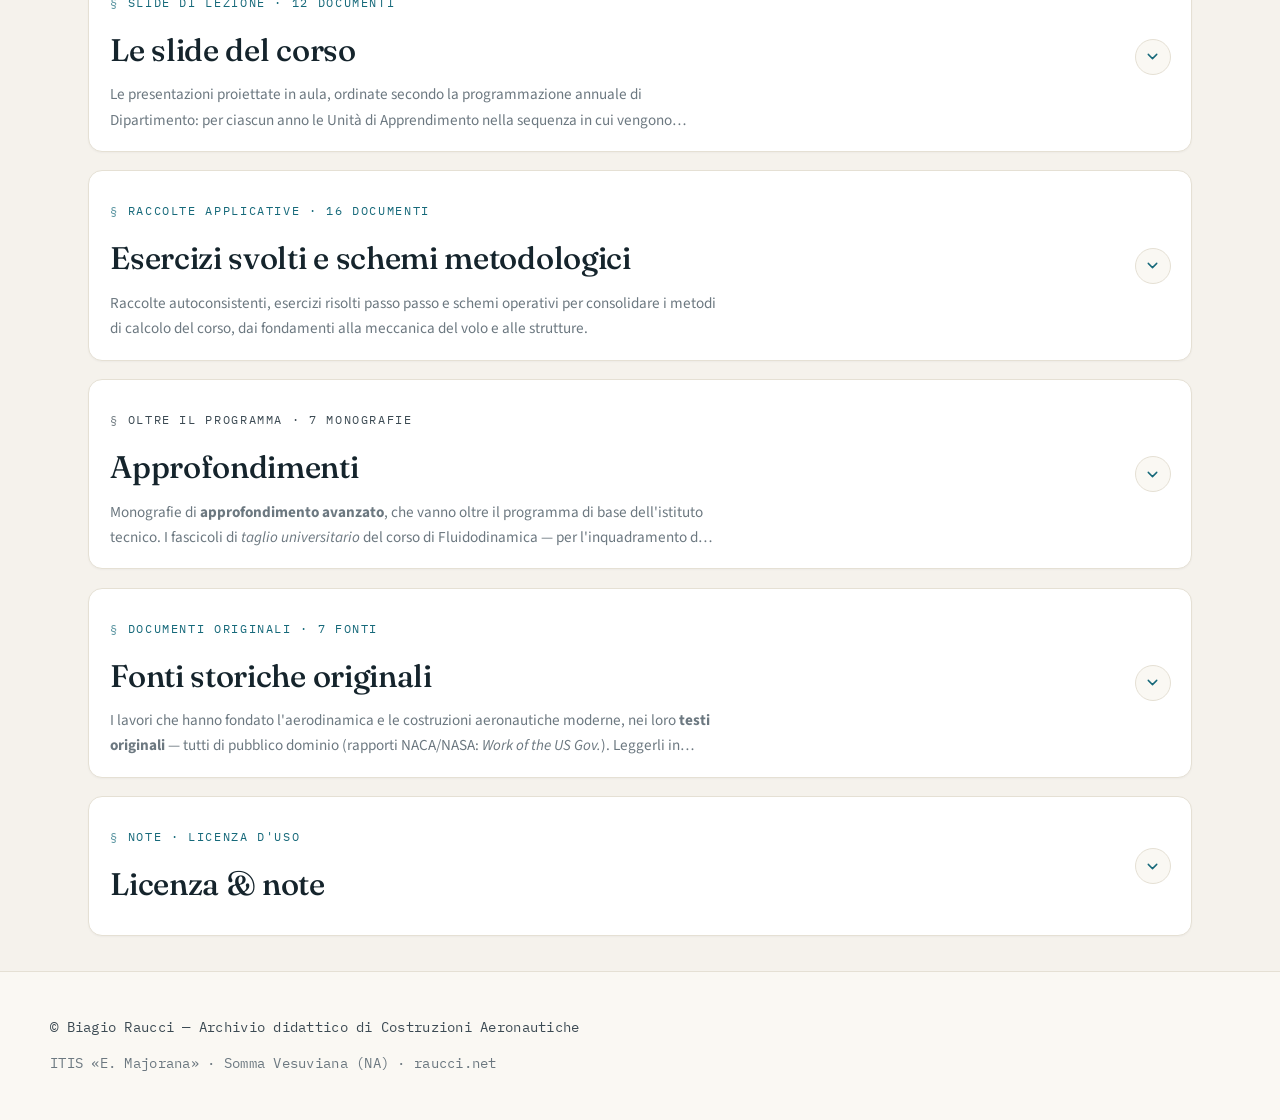
==== commit f991be0e: "Add files via upload" ====
--- a/docs/index.html
+++ b/docs/index.html
@@ -1535,7 +1535,7 @@
 </section>
 <section class="wrap filterable" data-label="slide" id="slide">
 <div class="sec-head">
-<p class="tag">Slide di lezione · 11 documenti</p>
+<p class="tag">Slide di lezione · 12 documenti</p>
 <h2>Le slide del corso</h2>
 <hr class="rule"/>
 <p class="sec-note">Le presentazioni proiettate in aula, ordinate secondo la programmazione annuale di Dipartimento: per ciascun anno le Unità di Apprendimento nella sequenza in cui vengono effettivamente svolte. Le slide non sostituiscono le monografie — sono la traccia della lezione, con i passaggi essenziali e le figure; lo sviluppo completo e gli esercizi stanno nel materiale collegato.</p>
@@ -1544,13 +1544,13 @@
 <div class="subsec-head">
 <h3>Terzo anno</h3>
 <p class="subsec-tag">3ª classe · 165 h · 8 UdA</p>
-<p class="subsec-state pub">6 slide</p>
+<p class="subsec-state pub">7 slide</p>
 </div>
 <p class="subsec-note">L'anno in cui si costruisce il linguaggio: vettori, momenti e reazioni vincolari, poi l'atmosfera tipo internazionale, la sostentazione statica e quella dinamica, fino all'ala finita e alla polare del velivolo. Comprende <em>26 ore</em> di laboratorio computazionale in Python distribuite sull'intero anno.</p>
 <ol class="uda-list">
 <li class="pub">UdA 1 · Fondamenti vettoriali</li>
 <li class="pub">UdA 2 · Architettura del velivolo</li>
-<li class="pub">UdA 3 · Atmosfera ISA e sostentazione statica</li>
+<li class="pub">UdA 3 · Unità di misura, atmosfera ISA e sostentazione statica</li>
 <li class="pub">UdA 4 · Dinamica dei fluidi e sostentazione dinamica</li>
 <li class="pub">UdA 5 · L'ala finita</li>
 <li>UdA 6 · Materiali e tecnologie</li>
@@ -1589,6 +1589,17 @@
 <div class="card-links">
 <a class="open" href="slide/slide_velivolo.pdf" rel="noopener noreferrer" target="_blank">Apri le slide <span class="arr">→</span></a>
 <a class="open sub" href="pdf/Il_velivolo.pdf" rel="noopener noreferrer" target="_blank">Monografia collegata <span class="arr">→</span></a>
+</div>
+</article>
+<article class="card feat card--slide" data-area="slide" tabindex="-1">
+<span class="slide-badge"><svg aria-hidden="true" viewbox="0 0 24 24"><path d="M4 4h16v11H4zM12 15v4M8.5 21h7"></path></svg>Slide di lezione</span>
+<div class="card-top"><span class="code">SLIDE · UNITÀ</span><span class="meta">Presentazione · Unità di misura e conversioni · III anno · UdA 3 · 56 slide · 7 parti</span></div>
+<h3>Unità di misura e fattori di conversione</h3>
+<p class="byline">Traccia proiettata della lezione — accompagna la monografia «Unità di misura e fattori di conversione» (<em>MON · UNITÀ</em>)</p>
+<p class="desc">Presentazione dell'<em>UdA 3 del terzo anno</em>, costruita per rendere operativi i tre sistemi di unità che convivono nella pratica aeronautica. Dai casi del Gimli Glider e del Mars Climate Orbiter si risale alla distinzione fra grandezza, valore numerico e unità, alle equazioni dimensionali e al principio di omogeneità. Seguono il Sistema Internazionale, il metodo del fattore unitario, il sistema tecnico e quello anglosassone: massa e peso, kgf e utm, piedi, libbre, slug, psi, nodi e scale di temperatura. Gli esempi e gli esercizi svolti portano le conversioni in cabina e nella manualistica, fino alle regole ICAO e al controllo dimensionale del numero di Reynolds. Da usare come traccia della lezione: lo sviluppo completo, il formulario e gli esercizi di consolidamento sono nella monografia collegata.</p>
+<div class="card-links">
+<a class="open" href="slide/SlideUnitaMisura.pdf" rel="noopener noreferrer" target="_blank">Apri le slide <span class="arr">→</span></a>
+<a class="open sub" href="pdf/UnitaMisura.pdf" rel="noopener noreferrer" target="_blank">Monografia collegata <span class="arr">→</span></a>
 </div>
 </article>
 <article class="card feat card--slide" data-area="slide" tabindex="-1">
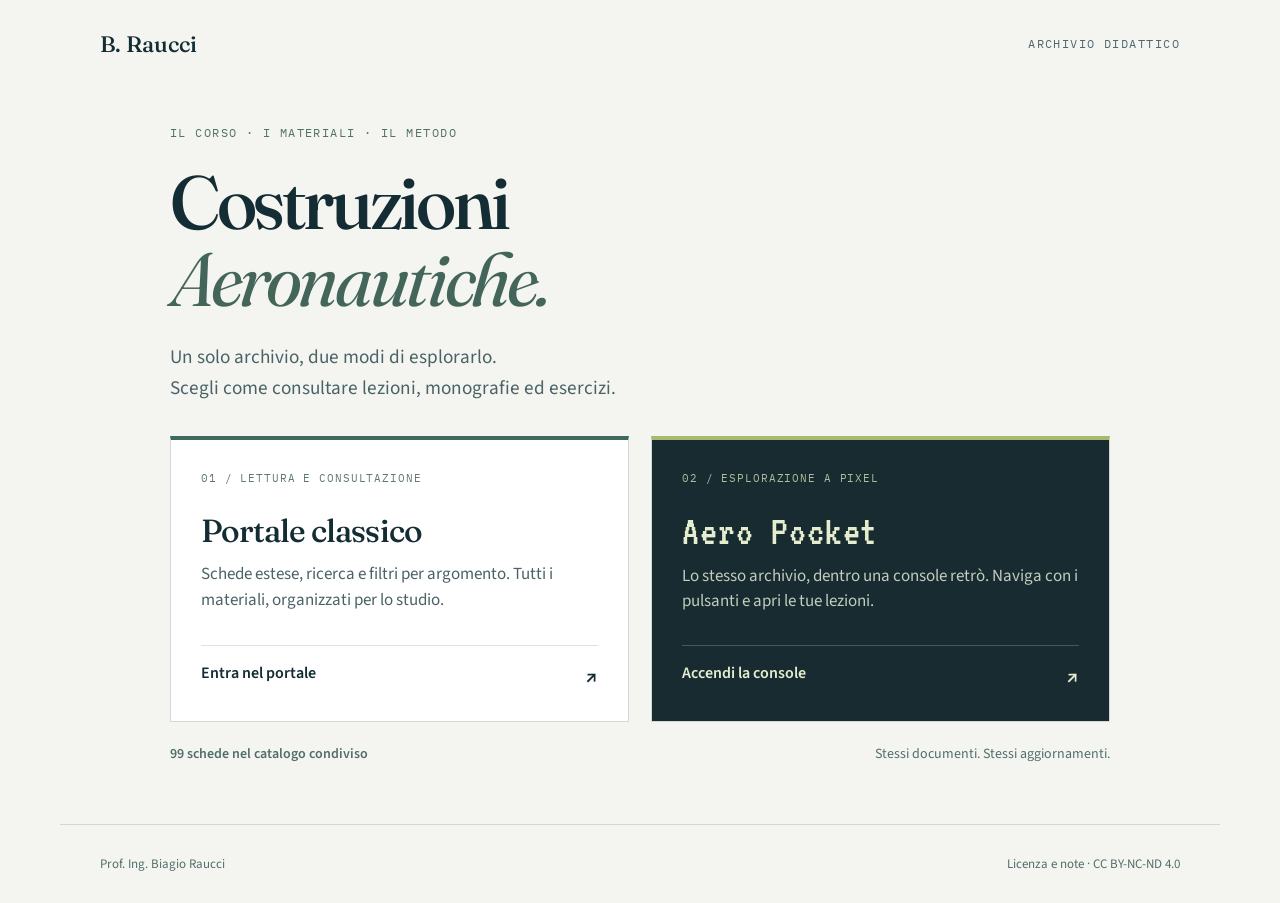
==== commit ce090705: "Add files via upload" ====
--- a/docs/index.html
+++ b/docs/index.html
@@ -1,2421 +1,27 @@
-<!DOCTYPE html>
-
-<html data-theme="light" lang="it">
+<!doctype html>
+<html lang="it">
 <head>
-<meta charset="utf-8"/>
-<meta content="width=device-width, initial-scale=1" name="viewport"/>
-<title>Costruzioni Aeronautiche — Archivio didattico · Prof. Ing. B. Raucci</title>
-<meta content="Archivio didattico di Costruzioni Aeronautiche: soluzioni delle prove d'Esame di Stato, monografie, guide di laboratorio ed esercizi svolti. Prof. Ing. Biagio Raucci — ITIS «E. Majorana», Somma Vesuviana (NA)." name="description"/>
-<meta content="light dark" name="color-scheme"/>
-<link href="https://fonts.googleapis.com" rel="preconnect"/>
-<link crossorigin="" href="https://fonts.gstatic.com" rel="preconnect"/>
-<link href="https://fonts.googleapis.com/css2?family=Fraunces:opsz,wght@9..144,400;9..144,500;9..144,600&amp;family=Source+Sans+3:ital,wght@0,400;0,500;0,600;1,400&amp;family=IBM+Plex+Mono:wght@400;500;600&amp;display=swap" rel="stylesheet"/>
-<style>
-  :root{
-    --paper:#f5f2ec; --paper-2:#faf8f3; --surface:#ffffff;
-    --ink:#15242c; --ink-2:#3c4a53; --muted:#6c7880;
-    --line:#e5e0d4; --line-2:#efeadf;
-    --accent:#16697a; --accent-2:#0e4c5a; --accent-tint:#e6eff0;
-    --blueprint:rgba(22,105,122,.055);
-    --shadow:0 1px 2px rgba(21,36,44,.05), 0 18px 40px -26px rgba(21,36,44,.28);
-    --maxw:1180px; --r:14px;
-    /* famiglia "traduzione": verde salvia pastello, sobrio */
-    --trad:#4f8a6d; --trad-2:#3d7358;
-    --trad-bg:#f1f6f1; --trad-tint:#e4efe6; --trad-line:#d5e6d8;
-    /* famiglia "esercizi": blu pastello molto chiaro */
-    --eserc:#5b8fc9; --eserc-2:#3a6ea5;
-    --eserc-bg:#eef4fb; --eserc-tint:#e2ecf8; --eserc-line:#d6e3f2;
-    /* famiglia "slide": ocra caldo, sobrio */
-    --slide:#b07d3a; --slide-2:#875b25;
-    --slide-bg:#faf5ec; --slide-tint:#f4ebdb; --slide-line:#e8dcc4;
-  }
-  :root[data-theme="dark"]{
-    --paper:#0e1a20; --paper-2:#122129; --surface:#17282f;
-    --ink:#eef3f1; --ink-2:#c3ced3; --muted:#8ba0a7;
-    --line:#26404a; --line-2:#203540;
-    --accent:#57bccd; --accent-2:#8ad8e4; --accent-tint:#123039;
-    --blueprint:rgba(120,200,215,.05);
-    --shadow:0 1px 2px rgba(0,0,0,.4), 0 20px 44px -26px rgba(0,0,0,.7);
-    --trad:#7fc59e; --trad-2:#a6dcbd;
-    --trad-bg:#132420; --trad-tint:#16302a; --trad-line:#265041;
-    --eserc:#6fa8d6; --eserc-2:#a5cdec;
-    --eserc-bg:#132330; --eserc-tint:#173247; --eserc-line:#264a63;
-    --slide:#d9ae6b; --slide-2:#ecc98f;
-    --slide-bg:#241d12; --slide-tint:#2f2617; --slide-line:#4d3f26;
-  }
-  *{box-sizing:border-box}
-  html{-webkit-text-size-adjust:100%;scroll-behavior:smooth}
-  body{
-    margin:0; background:var(--paper); color:var(--ink);
-    font-family:"Source Sans 3",system-ui,-apple-system,Segoe UI,Roboto,sans-serif;
-    font-size:1.0625rem; line-height:1.65; font-weight:400;
-    -webkit-font-smoothing:antialiased; text-rendering:optimizeLegibility;
-    transition:background .35s ease,color .35s ease;
-  }
-  ::selection{background:var(--accent-tint)}
-  a{color:var(--accent);text-decoration:none}
-  h1,h2,h3{font-family:"Fraunces",Georgia,serif;font-weight:500;color:var(--ink);margin:0;letter-spacing:-.01em}
-  .wrap{max-width:var(--maxw);margin:0 auto;padding:0 clamp(1.1rem,4vw,2.4rem)}
-  .mono{font-family:"IBM Plex Mono",ui-monospace,Menlo,monospace}
-  :focus-visible{outline:2.5px solid var(--accent);outline-offset:3px;border-radius:5px}
-
-  /* ---------- top bar ---------- */
-  .topbar{position:sticky;top:0;z-index:60;background:color-mix(in srgb,var(--paper) 84%,transparent);
-    backdrop-filter:saturate(140%) blur(10px);border-bottom:1px solid var(--line)}
-  .topbar .wrap{display:flex;align-items:center;gap:1.1rem;min-height:64px}
-  .brand{display:flex;align-items:baseline;gap:.55rem;margin-right:auto}
-  .brand .mk{font-family:"Fraunces",serif;font-weight:600;font-size:1.2rem;color:var(--ink);letter-spacing:-.01em}
-  .brand .mk b{color:var(--accent);font-weight:600}
-  .brand span{font-family:"IBM Plex Mono",monospace;font-size:.68rem;letter-spacing:.13em;text-transform:uppercase;color:var(--muted)}
-  .nav{display:flex;align-items:center;gap:1.3rem}
-  .nav a{font-family:"IBM Plex Mono",monospace;font-size:.77rem;letter-spacing:.04em;color:var(--ink-2);
-    padding:.3rem 0;border-bottom:1.5px solid transparent;transition:color .18s,border-color .18s}
-  .nav a:hover{color:var(--accent);border-color:var(--accent)}
-  .nav a.active{color:var(--accent);border-color:var(--accent)}
-  .nav a.ext{color:var(--muted)}
-  .icon-btn{display:inline-grid;place-items:center;width:38px;height:38px;border-radius:10px;
-    border:1px solid var(--line);background:var(--surface);color:var(--ink-2);cursor:pointer;
-    transition:color .18s,border-color .18s,background .18s,transform .18s}
-  .icon-btn:hover{color:var(--accent);border-color:var(--accent)}
-  .icon-btn:active{transform:scale(.94)}
-  .icon-btn svg{width:18px;height:18px}
-  .icon-btn .moon{display:none} :root[data-theme="dark"] .icon-btn .sun{display:none}
-  :root[data-theme="dark"] .icon-btn .moon{display:block}
-  .topbar-actions{display:flex;align-items:center;gap:.6rem}
-  .menu-btn{display:none}
-  .menu-btn .close{display:none}
-  @media(max-width:900px){.brand span{display:none}.nav{gap:1rem}.nav a.ext{display:none}}
-
-  /* ---------- hero ---------- */
-  .hero{position:relative;border-bottom:1px solid var(--line);overflow:hidden;
-    background:linear-gradient(180deg,var(--paper-2),var(--paper))}
-  .hero::before{content:"";position:absolute;inset:0;pointer-events:none;
-    background-image:linear-gradient(var(--blueprint) 1px,transparent 1px),linear-gradient(90deg,var(--blueprint) 1px,transparent 1px);
-    background-size:34px 34px;mask-image:radial-gradient(120% 90% at 78% 12%,#000,transparent 70%)}
-  .hero .wrap{position:relative;display:grid;grid-template-columns:1.2fr .85fr;gap:2.6rem;align-items:center;
-    padding-top:clamp(2.8rem,6vw,4.8rem);padding-bottom:clamp(2.6rem,5vw,4.2rem)}
-  .eyebrow{font-family:"IBM Plex Mono",monospace;font-size:.75rem;letter-spacing:.18em;text-transform:uppercase;
-    color:var(--accent);margin-bottom:1rem;display:flex;align-items:center;gap:.6rem}
-  .eyebrow::before{content:"";width:26px;height:1.5px;background:var(--accent)}
-  .hero h1{font-size:clamp(2.2rem,4.7vw,3.6rem);line-height:1.05;font-weight:500;max-width:15ch}
-  .hero h1 em{font-style:italic;color:var(--accent)}
-  .hero .lead{margin:1.15rem 0 0;font-size:1.13rem;color:var(--ink-2);max-width:52ch;line-height:1.6}
-  .stats{display:flex;flex-wrap:wrap;align-items:baseline;gap:1.8rem;margin-top:2rem}
-  .stat{display:flex;flex-direction:column;gap:.15rem}
-  .stat b{font-family:"Fraunces",serif;font-weight:500;font-size:1.7rem;color:var(--ink);line-height:1}
-  .stat span{font-family:"IBM Plex Mono",monospace;font-size:.66rem;letter-spacing:.1em;text-transform:uppercase;color:var(--muted)}
-  .status-chip{display:inline-flex;align-items:center;gap:.5rem;margin:1.3rem 0 0;
-    font-family:"IBM Plex Mono",monospace;font-size:.71rem;letter-spacing:.08em;text-transform:uppercase;color:var(--muted)}
-  .status-chip i{width:7px;height:7px;border-radius:50%;background:var(--accent);box-shadow:0 0 0 4px var(--accent-tint);animation:pulse 2.6s ease-in-out infinite}
-  @keyframes pulse{0%,100%{box-shadow:0 0 0 4px var(--accent-tint)}50%{box-shadow:0 0 0 7px transparent}}
-  .heroart{position:relative;width:100%;max-width:500px;justify-self:end;
-    background:var(--surface);border:1px solid var(--line);border-radius:var(--r);padding:1.4rem 1.5rem 1.1rem;box-shadow:var(--shadow)}
-  .heroart .ticks{position:absolute;inset:.5rem;border:1px dashed var(--line);border-radius:9px;pointer-events:none}
-  .heroart img{width:100%;height:auto;display:block}
-  @media(max-width:880px){
-    .hero .wrap{grid-template-columns:1fr;gap:1.8rem}
-    .heroart{max-width:420px;order:-1;justify-self:start}
-    .hero h1{max-width:20ch}
-  }
-
-  /* ---------- console (signature) ---------- */
-  .console{position:sticky;top:64px;z-index:40;background:color-mix(in srgb,var(--paper) 90%,transparent);
-    backdrop-filter:saturate(140%) blur(8px);border-bottom:1px solid var(--line)}
-  .console .wrap{padding-top:1rem;padding-bottom:1rem}
-  .console-row{display:flex;align-items:center;gap:1rem;flex-wrap:wrap}
-  .search{position:relative;flex:1 1 300px;min-width:230px}
-  .search svg{position:absolute;left:.85rem;top:50%;transform:translateY(-50%);width:17px;height:17px;color:var(--muted)}
-  .search input{width:100%;font-family:"Source Sans 3",sans-serif;font-size:1rem;color:var(--ink);
-    background:var(--surface);border:1px solid var(--line);border-radius:11px;padding:.7rem .9rem .7rem 2.5rem;
-    transition:border-color .18s,box-shadow .18s}
-  .search input::placeholder{color:var(--muted)}
-  .search input:focus{outline:none;border-color:var(--accent);box-shadow:0 0 0 3px var(--accent-tint)}
-  .search .clear{position:absolute;right:.5rem;top:50%;transform:translateY(-50%);border:0;background:transparent;
-    color:var(--muted);cursor:pointer;font-size:1.15rem;line-height:1;padding:.25rem .4rem;border-radius:7px;display:none}
-  .search .clear:hover{color:var(--accent)}
-  .count{font-family:"IBM Plex Mono",monospace;font-size:.74rem;letter-spacing:.05em;color:var(--muted);white-space:nowrap}
-  .count b{color:var(--accent);font-weight:600}
-  /* ---- rail dei filtri: nastro orizzontale con frecce ---- */
-  .chips-rail{display:flex;align-items:center;gap:.4rem;margin-top:.9rem}
-  .chips{display:flex;gap:.5rem;flex-wrap:nowrap;overflow-x:auto;flex:1 1 auto;min-width:0;
-    padding:.15rem .1rem;scroll-behavior:smooth;scroll-snap-type:x proximity;
-    scrollbar-width:none;-ms-overflow-style:none;-webkit-overflow-scrolling:touch}
-  .chips::-webkit-scrollbar{display:none}
-  /* maschera sfumata ai bordi: suggerisce che il nastro continua */
-  .chips-rail.has-prev .chips{-webkit-mask-image:linear-gradient(90deg,transparent,#000 18px);
-    mask-image:linear-gradient(90deg,transparent,#000 18px)}
-  .chips-rail.has-next .chips{-webkit-mask-image:linear-gradient(90deg,#000 calc(100% - 18px),transparent);
-    mask-image:linear-gradient(90deg,#000 calc(100% - 18px),transparent)}
-  .chips-rail.has-prev.has-next .chips{
-    -webkit-mask-image:linear-gradient(90deg,transparent,#000 18px,#000 calc(100% - 18px),transparent);
-    mask-image:linear-gradient(90deg,transparent,#000 18px,#000 calc(100% - 18px),transparent)}
-  .chip{font-family:"IBM Plex Mono",monospace;font-size:.72rem;letter-spacing:.03em;color:var(--ink-2);
-    background:var(--surface);border:1px solid var(--line);border-radius:999px;padding:.34rem .78rem;cursor:pointer;
-    white-space:nowrap;flex:0 0 auto;scroll-snap-align:start;
-    transition:color .16s,border-color .16s,background .16s}
-  .chip:hover{border-color:var(--accent);color:var(--accent)}
-  .chip[aria-pressed="true"]{background:var(--accent);border-color:var(--accent);color:#fff}
-  :root[data-theme="dark"] .chip[aria-pressed="true"]{color:#08171c}
-  /* frecce di scorrimento */
-  .chips-nav{flex:0 0 auto;display:none;align-items:center;justify-content:center;
-    width:30px;height:30px;padding:0;border:1px solid var(--line);border-radius:999px;
-    background:var(--surface);color:var(--ink-2);cursor:pointer;
-    transition:color .16s,border-color .16s,background .16s,opacity .16s}
-  .chips-nav svg{width:16px;height:16px}
-  .chips-nav:hover{border-color:var(--accent);color:var(--accent)}
-  .chips-nav:disabled{opacity:.32;cursor:default;pointer-events:none}
-  /* le frecce compaiono solo quando il nastro eccede (classe .scrollable via JS) */
-  .chips-rail.scrollable .chips-nav{display:inline-flex}
-
-  /* ---------- sections ---------- */
-  main section{padding-top:clamp(3rem,6vw,4.4rem);scroll-margin-top:132px}
-  main section:last-of-type{padding-bottom:clamp(3rem,6vw,4.4rem)}
-  section.is-empty{display:none}
-  .sec-head{margin-bottom:1.5rem}
-  .sec-head .tag{font-family:"IBM Plex Mono",monospace;font-size:.73rem;letter-spacing:.14em;text-transform:uppercase;
-    color:var(--accent);display:flex;align-items:center;gap:.55rem}
-  .sec-head .tag::before{content:"§";opacity:.7}
-  .sec-head h2{font-size:clamp(1.75rem,3vw,2.3rem);margin:.4rem 0 .9rem}
-  .rule{height:1px;background:var(--line);border:0;margin:0}
-  .sec-note{color:var(--muted);font-size:.95rem;margin:.75rem 0 0;max-width:64ch}
-  .approf .sec-head .tag{color:var(--ink-2)}
-
-  /* ---------- cards ---------- */
-  .grid{display:grid;gap:1.05rem;grid-template-columns:repeat(auto-fill,minmax(300px,1fr));margin-top:1.5rem}
-  .grid-feat{display:grid;gap:1.2rem;grid-template-columns:repeat(auto-fill,minmax(392px,1fr));margin-top:1.5rem}
-  @media(max-width:560px){.grid,.grid-feat{grid-template-columns:1fr}}
-  .card.is-hidden{display:none}
-
-  .card{background:var(--surface);border:1px solid var(--line);border-radius:var(--r);
-    padding:1.15rem 1.25rem 1.1rem;display:flex;flex-direction:column;gap:.6rem;position:relative;overflow:hidden;
-    transition:transform .22s ease,box-shadow .22s ease,border-color .22s ease}
-  .card::before{content:"";position:absolute;left:0;top:0;bottom:0;width:3px;background:var(--accent);
-    transform:scaleY(0);transform-origin:top;transition:transform .25s ease}
-  .card:hover{transform:translateY(-3px);box-shadow:var(--shadow);border-color:color-mix(in srgb,var(--accent) 35%,var(--line))}
-  .card:hover::before{transform:scaleY(1)}
-  .card-top{display:flex;align-items:baseline;justify-content:space-between;gap:.7rem;flex-wrap:wrap}
-  .code{font-family:"IBM Plex Mono",monospace;font-weight:500;font-size:.71rem;letter-spacing:.06em;
-    color:var(--accent);background:var(--accent-tint);padding:.24rem .52rem;border-radius:7px;white-space:nowrap}
-  .meta{font-family:"IBM Plex Mono",monospace;font-size:.67rem;letter-spacing:.02em;color:var(--muted);text-align:right;flex:1;min-width:0}
-  .card h3{font-size:1.14rem;font-weight:600;line-height:1.28;margin:.12rem 0 0}
-  .desc{--lines:4;margin:0;color:var(--ink-2);font-size:.95rem;line-height:1.62;position:relative;
-    display:-webkit-box;-webkit-box-orient:vertical;-webkit-line-clamp:var(--lines);overflow:hidden}
-  .desc em{font-style:italic;color:var(--ink)}
-  .card.expanded .desc{-webkit-line-clamp:unset;display:block}
-  .toggle{align-self:flex-start;margin-top:-.1rem;border:0;background:transparent;padding:0;cursor:pointer;
-    font-family:"IBM Plex Mono",monospace;font-size:.72rem;letter-spacing:.04em;color:var(--muted);display:none}
-  .toggle:hover{color:var(--accent)}
-  .card.clampable .toggle{display:inline-flex;align-items:center;gap:.35rem}
-  .open{margin-top:auto;padding-top:.5rem;font-family:"IBM Plex Mono",monospace;font-size:.8rem;
-    letter-spacing:.03em;color:var(--accent);display:inline-flex;align-items:center;gap:.45rem;align-self:flex-start;font-weight:500}
-  .open:hover{color:var(--accent-2)}
-  .arr{transition:transform .2s ease;display:inline-block}
-  .open:hover .arr{transform:translateX(4px)}
-  .byline{margin:-.15rem 0 .1rem;font-size:.9rem;font-style:italic;color:var(--muted);line-height:1.4}
-  .card-links{margin-top:auto;padding-top:.55rem;display:flex;align-items:center;gap:1.1rem;flex-wrap:wrap}
-  .card-links .open{margin-top:0;padding-top:0}
-  .open.sub{color:var(--muted)}
-  .open.sub:hover{color:var(--accent)}
-  .dl{display:inline-block;transition:transform .2s ease}
-  .open:hover .dl{transform:translateY(2px)}
-  .callout{margin-top:1.4rem;background:var(--paper-2);border:1px solid var(--line);border-left:3px solid var(--accent);
-    border-radius:12px;padding:.9rem 1.1rem;color:var(--ink-2);font-size:.92rem;line-height:1.6}
-  .callout b{color:var(--ink)}
-  .callout em{font-style:italic;color:var(--ink)}
-
-  .card.feat{padding:1.4rem 1.5rem 1.25rem}
-  .card.feat h3{font-size:1.32rem;letter-spacing:-.012em}
-  .card.feat .desc{--lines:6;font-size:.955rem;line-height:1.68}
-  .trad-badge{display:inline-flex;align-items:center;gap:.34rem;
-    font-family:"IBM Plex Mono",monospace;font-size:.62rem;font-weight:500;
-    letter-spacing:.09em;text-transform:uppercase;color:var(--trad-2);
-    background:var(--trad-tint);border:1px solid var(--trad-line);
-    padding:.16rem .46rem .14rem;border-radius:6px;line-height:1;white-space:nowrap;
-    align-self:flex-start;margin-bottom:-.15rem}
-  .trad-badge svg{width:.72rem;height:.72rem;stroke:currentColor;fill:none;
-    stroke-width:1.9;stroke-linecap:round;stroke-linejoin:round;opacity:.9}
-
-  /* ---------- slide del corso: sottosezioni per anno ---------- */
-  .subsec{margin-top:1.4rem}
-  .subsec+.subsec{margin-top:2.1rem}
-  .subsec-head{display:flex;flex-wrap:wrap;align-items:baseline;gap:.5rem .85rem;
-    padding-bottom:.6rem;border-bottom:1px solid var(--line-2)}
-  .subsec-head h3{font-family:"Fraunces",Georgia,serif;font-size:1.3rem;font-weight:500;
-    color:var(--ink);margin:0;letter-spacing:-.01em}
-  .subsec-tag{font-family:"IBM Plex Mono",monospace;font-size:.67rem;letter-spacing:.11em;
-    text-transform:uppercase;color:var(--slide-2);background:var(--slide-tint);
-    border:1px solid var(--slide-line);padding:.2rem .5rem;border-radius:7px;margin:0;white-space:nowrap}
-  .subsec-note{color:var(--muted);font-size:.92rem;line-height:1.6;margin:.7rem 0 0;max-width:74ch}
-  .subsec-note em{font-style:italic;color:var(--ink-2)}
-  .subsec .grid{margin-top:1.1rem}
-  .subsec-state{margin:0;font-family:"IBM Plex Mono",monospace;font-size:.65rem;
-    letter-spacing:.08em;text-transform:uppercase;color:var(--muted);
-    background:var(--surface);border:1px solid var(--line-2);
-    padding:.2rem .5rem;border-radius:7px;white-space:nowrap;margin-left:auto}
-  .subsec-state.pub{color:var(--slide-2);background:var(--slide-tint);border-color:var(--slide-line)}
-
-  /* --- sottosezioni collassabili: stessa grammatica delle sezioni, in scala minore --- */
-  .collapsible-subsec{scroll-margin-top:150px}
-  .subsec.collapsible-subsec{margin-top:1.15rem}
-  .subsec.collapsible-subsec+.subsec.collapsible-subsec{margin-top:.65rem}
-  .collapsible-subsec .subsec-head{
-    position:relative;
-    padding:.85rem 3.35rem .85rem 1.05rem;
-    border:1px solid var(--line);
-    border-radius:12px;
-    background:var(--paper-2);
-    cursor:pointer;
-    transition:border-color .22s ease,background .22s ease;
-  }
-  .collapsible-subsec .subsec-head:hover{
-    border-color:color-mix(in srgb,var(--slide) 45%,var(--line));
-    background:var(--slide-bg);
-  }
-  .collapsible-subsec.is-open .subsec-head{
-    border-color:color-mix(in srgb,var(--slide) 38%,var(--line));
-    background:var(--slide-bg);
-    border-bottom-left-radius:8px;
-    border-bottom-right-radius:8px;
-  }
-  .collapsible-subsec .subsec-head h3{font-size:1.2rem}
-  .subsec-toggle{
-    position:absolute;inset:0;width:100%;border:0;border-radius:inherit;
-    background:transparent;cursor:pointer;color:inherit;
-  }
-  .subsec-toggle:focus-visible{outline:2.5px solid var(--slide);outline-offset:3px}
-  .subsec-chevron{
-    position:absolute;right:.95rem;top:50%;
-    width:1.85rem;height:1.85rem;transform:translateY(-50%);
-    display:grid;place-items:center;
-    border:1px solid var(--slide-line);border-radius:999px;
-    background:var(--surface);color:var(--slide-2);pointer-events:none;
-    transition:background .22s ease,border-color .22s ease;
-  }
-  .subsec-chevron svg{width:15px;height:15px;transition:transform .3s cubic-bezier(.2,.8,.2,1)}
-  .collapsible-subsec.is-open .subsec-chevron{background:var(--slide-tint)}
-  .collapsible-subsec.is-open .subsec-chevron svg{transform:rotate(180deg)}
-  .subsec-body{
-    display:grid;grid-template-rows:0fr;opacity:0;visibility:hidden;
-    transition:grid-template-rows .38s cubic-bezier(.2,.8,.2,1),opacity .26s ease,visibility 0s linear .38s;
-  }
-  .subsec-body-inner{min-height:0;overflow:hidden;padding:0 .1rem}
-  .collapsible-subsec.is-open .subsec-body{
-    grid-template-rows:1fr;opacity:1;visibility:visible;
-    transition:grid-template-rows .42s cubic-bezier(.2,.8,.2,1),opacity .3s ease .05s,visibility 0s;
-  }
-  .collapsible-subsec.is-open .subsec-body-inner{padding-bottom:.35rem}
-  .collapsible-subsec .subsec-note{margin-top:.95rem}
-  @media(max-width:560px){
-    .collapsible-subsec .subsec-head{padding:.8rem 3rem .8rem .9rem}
-    .subsec-state{margin-left:0}
-    .subsec-chevron{right:.75rem;width:1.7rem;height:1.7rem}
-  }
-  @media(prefers-reduced-motion:reduce){
-    .subsec-body,.subsec-chevron,.subsec-chevron svg{transition:none}
-  }
-  /* una sottosezione con schede scompare se il filtro le nasconde tutte */
-  .subsec:has(.card):not(:has(.card:not(.is-hidden))){display:none}
-
-  /* mappa delle UdA dell'anno: cosa è pubblicato e cosa manca */
-  .uda-list{list-style:none;display:flex;flex-wrap:wrap;gap:.4rem;margin:.95rem 0 0;padding:0}
-  .uda-list li{font-family:"IBM Plex Mono",monospace;font-size:.68rem;letter-spacing:.02em;
-    color:var(--muted);background:var(--paper-2);border:1px solid var(--line-2);
-    border-radius:999px;padding:.26rem .62rem}
-  .uda-list li.pub{color:var(--slide-2);background:var(--slide-tint);
-    border-color:var(--slide-line);font-weight:500}
-  .uda-list li.pub::before{content:"▸ ";opacity:.75}
-
-  /* segnaposto degli anni ancora senza slide */
-  .subsec-soon{margin:1.05rem 0 0;background:var(--paper-2);border:1px dashed var(--line);
-    border-radius:12px;padding:.85rem 1.05rem;color:var(--muted);font-size:.9rem;line-height:1.6}
-  .subsec-soon b{color:var(--ink-2);font-weight:600}
-
-  /* famiglia visiva delle slide */
-  .card--slide::before{background:var(--slide)}
-  .card--slide .code{color:var(--slide-2);background:var(--slide-tint)}
-  .card--slide:hover{border-color:color-mix(in srgb,var(--slide) 42%,var(--line))}
-  .slide-badge{display:inline-flex;align-items:center;gap:.34rem;
-    font-family:"IBM Plex Mono",monospace;font-size:.62rem;font-weight:500;
-    letter-spacing:.09em;text-transform:uppercase;color:var(--slide-2);
-    background:var(--slide-tint);border:1px solid var(--slide-line);
-    padding:.16rem .46rem .14rem;border-radius:6px;line-height:1;white-space:nowrap;
-    align-self:flex-start;margin-bottom:-.15rem}
-  .slide-badge svg{width:.72rem;height:.72rem;stroke:currentColor;fill:none;
-    stroke-width:1.9;stroke-linecap:round;stroke-linejoin:round;opacity:.9}
-  @media(max-width:720px){
-    .subsec-head h3{font-size:1.18rem}
-    .subsec+.subsec{margin-top:1.7rem}
-    .uda-list li{font-size:.64rem}
-  }
-
-  /* ---------- empty state ---------- */
-  .empty{display:none;text-align:center;padding:3.5rem 1rem;color:var(--muted)}
-  .empty.show{display:block}
-  .empty h3{font-size:1.3rem;color:var(--ink);margin-bottom:.5rem}
-  .empty button{margin-top:1rem;font-family:"IBM Plex Mono",monospace;font-size:.78rem;color:var(--accent);
-    background:var(--surface);border:1px solid var(--accent);border-radius:10px;padding:.5rem .9rem;cursor:pointer}
-
-  /* ---------- license ---------- */
-  .panels{display:grid;gap:1.2rem;grid-template-columns:1.4fr 1fr;margin-top:1.5rem}
-  @media(max-width:760px){.panels{grid-template-columns:1fr}}
-  .panel{background:var(--surface);border:1px solid var(--line);border-radius:var(--r);padding:1.3rem 1.4rem}
-  .panel h3{font-size:1.12rem;font-weight:600;margin:0 0 .55rem}
-  .panel p{margin:.55rem 0 0;color:var(--ink-2);font-size:.96rem;line-height:1.6}
-  .panel a{color:var(--accent);border-bottom:1px solid var(--accent-tint)}
-  .panel a:hover{border-color:var(--accent)}
-  .panel strong{color:var(--ink);font-weight:600}
-
-  /* ---------- footer ---------- */
-  footer{border-top:1px solid var(--line);margin-top:1rem;background:var(--paper-2)}
-  footer .wrap{padding:1.9rem 0;color:var(--muted);font-size:.85rem;font-family:"IBM Plex Mono",monospace;letter-spacing:.02em;line-height:1.7}
-  footer .sign{color:var(--ink-2)}
-
-  /* ---------- back to top ---------- */
-  .totop{position:fixed;right:1.3rem;bottom:1.3rem;z-index:70;width:44px;height:44px;border-radius:12px;
-    border:1px solid var(--line);background:var(--surface);color:var(--accent);cursor:pointer;box-shadow:var(--shadow);
-    display:grid;place-items:center;opacity:0;transform:translateY(12px);pointer-events:none;transition:opacity .25s,transform .25s}
-  .totop.show{opacity:1;transform:none;pointer-events:auto}
-  .totop svg{width:20px;height:20px}
-
-  /* ======================================================
-     MOBILE — layout dedicato al telefono (<=720px)
-     ====================================================== */
-  @media(max-width:720px){
-    body{font-size:1rem}
-
-    /* --- topbar compatta + menu a comparsa --- */
-    .topbar .wrap{min-height:56px;gap:.6rem}
-    .brand .mk{font-size:1.12rem}
-    .menu-btn{display:inline-grid}
-    .topbar.nav-open .menu-btn .burger{display:none}
-    .topbar.nav-open .menu-btn .close{display:block}
-
-    .nav{position:absolute;left:0;right:0;top:100%;flex-direction:column;align-items:stretch;gap:0;
-      background:var(--paper-2);border-bottom:1px solid var(--line);box-shadow:var(--shadow);
-      padding:.3rem clamp(1.1rem,4vw,2.4rem) .7rem;
-      opacity:0;visibility:hidden;transform:translateY(-8px);pointer-events:none;
-      transition:opacity .2s ease,transform .2s ease,visibility .2s}
-    .topbar.nav-open .nav{opacity:1;visibility:visible;transform:none;pointer-events:auto}
-    .nav a{font-size:1rem;padding:.85rem .1rem;border-bottom:1px solid var(--line-2)}
-    .nav a:last-child{border-bottom:0}
-    .nav a.active{color:var(--accent);border-bottom-color:var(--line-2)}
-    .nav a.ext{display:block;color:var(--muted)}
-
-    /* --- console compatta con chip scorrevoli in orizzontale --- */
-    .console{top:56px}
-    .console .wrap{padding-top:.65rem;padding-bottom:.65rem}
-    .console-row{gap:.6rem}
-    .search{flex:1 1 100%}
-    .search input{font-size:1rem;padding:.65rem .8rem .65rem 2.4rem}
-    .count{order:2;font-size:.7rem}
-    /* su mobile lo scorrimento è touch-nativo: niente frecce, solo la maschera */
-    .chips-rail{margin-top:.65rem}
-    .chips-rail.scrollable .chips-nav{display:none}
-    .chips{margin-top:0;padding-bottom:.2rem;
-      -webkit-mask-image:linear-gradient(90deg,transparent,#000 14px,#000 calc(100% - 22px),transparent);
-      mask-image:linear-gradient(90deg,transparent,#000 14px,#000 calc(100% - 22px),transparent)}
-    .chip{padding:.4rem .85rem;font-size:.74rem}
-
-    /* --- sezioni: offset di scroll sotto topbar+console --- */
-    main section{scroll-margin-top:150px;padding-top:clamp(2.2rem,7vw,3rem)}
-    .sec-head h2{font-size:1.5rem}
-
-    /* --- griglie a colonna unica, gutter ridotti --- */
-    .grid,.grid-feat{grid-template-columns:1fr;gap:.9rem;margin-top:1.15rem}
-
-    /* --- schede: intestazione impilata, meta a sinistra --- */
-    .card{padding:1.05rem 1.1rem 1rem}
-    .card.feat{padding:1.15rem 1.15rem 1.05rem}
-    .card-top{flex-direction:column;align-items:flex-start;gap:.4rem}
-    .meta{text-align:left;flex:0 0 auto;font-size:.66rem;line-height:1.5}
-    .card h3{font-size:1.12rem}
-    .card.feat h3{font-size:1.2rem}
-    .card .desc{--lines:5;font-size:.94rem}
-
-    /* --- hero più compatto --- */
-    .hero .wrap{gap:1.4rem}
-    .heroart{max-width:100%;padding:1.1rem 1.15rem}
-    .stats{gap:1.3rem;margin-top:1.6rem}
-    .stat b{font-size:1.5rem}
-
-    /* --- torna su più piccolo, sopra la barra di Safari --- */
-    .totop{width:42px;height:42px;right:1rem;bottom:1rem}
-  }
-
-  @media(max-width:380px){
-    .hero h1{font-size:2rem}
-    .chip{font-size:.72rem}
-  }
-
-  /* ---------- motion ---------- */
-  .reveal{opacity:0;transform:translateY(14px);transition:opacity .6s ease,transform .6s ease}
-  .reveal.in{opacity:1;transform:none}
-  @media(prefers-reduced-motion:reduce){
-    html{scroll-behavior:auto}
-    .reveal{opacity:1;transform:none;transition:none}
-    .card,.arr,.open .arr,.status-chip i{transition:none;animation:none}
-  }
-
-  /* ---------- sezioni collassabili / indice a fisarmonica ---------- */
-  main section.accordion-section{
-    padding-top:1.15rem;
-    scroll-margin-top:150px;
-  }
-  main section.accordion-section:last-of-type{padding-bottom:1.15rem}
-  .accordion-section .sec-head{
-    position:relative;
-    margin-bottom:0;
-    padding:1.15rem 4.25rem 1.15rem 1.3rem;
-    background:var(--surface);
-    border:1px solid var(--line);
-    border-radius:var(--r);
-    box-shadow:0 1px 2px rgba(21,36,44,.035);
-    cursor:pointer;
-    transition:border-color .22s ease,box-shadow .22s ease,background .22s ease;
-  }
-  .accordion-section .sec-head:hover{
-    border-color:color-mix(in srgb,var(--accent) 42%,var(--line));
-    box-shadow:var(--shadow);
-  }
-  .accordion-section.is-open .sec-head{
-    border-color:color-mix(in srgb,var(--accent) 34%,var(--line));
-    border-bottom-left-radius:10px;
-    border-bottom-right-radius:10px;
-  }
-  .accordion-section .sec-head h2{margin:.28rem 0 .45rem;font-size:clamp(1.45rem,2.5vw,1.95rem)}
-  .accordion-section .sec-head .rule{display:none}
-  .accordion-section .sec-note{
-    margin:.35rem 0 0;
-    max-width:76ch;
-    display:-webkit-box;
-    -webkit-box-orient:vertical;
-    -webkit-line-clamp:2;
-    overflow:hidden;
-  }
-  .section-toggle{
-    position:absolute;
-    inset:0;
-    width:100%;
-    border:0;
-    border-radius:inherit;
-    background:transparent;
-    cursor:pointer;
-    color:inherit;
-  }
-  .section-toggle:focus-visible{outline:2.5px solid var(--accent);outline-offset:3px}
-  .section-chevron{
-    position:absolute;
-    right:1.25rem;
-    top:50%;
-    width:2.25rem;
-    height:2.25rem;
-    transform:translateY(-50%);
-    display:grid;
-    place-items:center;
-    border:1px solid var(--line);
-    border-radius:999px;
-    background:var(--paper-2);
-    color:var(--accent);
-    pointer-events:none;
-    transition:transform .32s ease,background .22s ease,border-color .22s ease;
-  }
-  .section-chevron svg{width:17px;height:17px;transition:transform .32s cubic-bezier(.2,.8,.2,1)}
-  .accordion-section.is-open .section-chevron{
-    background:var(--accent-tint);
-    border-color:color-mix(in srgb,var(--accent) 35%,var(--line));
-  }
-  .accordion-section.is-open .section-chevron svg{transform:rotate(180deg)}
-  .section-body{
-    display:grid;
-    grid-template-rows:0fr;
-    opacity:0;
-    visibility:hidden;
-    transition:grid-template-rows .42s cubic-bezier(.2,.8,.2,1),opacity .28s ease,visibility 0s linear .42s;
-  }
-  .section-body-inner{min-height:0;overflow:hidden;padding:0 .15rem}
-  .accordion-section.is-open .section-body{
-    grid-template-rows:1fr;
-    opacity:1;
-    visibility:visible;
-    transition:grid-template-rows .46s cubic-bezier(.2,.8,.2,1),opacity .32s ease .06s,visibility 0s;
-  }
-  .accordion-section.is-open .section-body-inner{padding-bottom:.45rem}
-  .accordion-section.is-empty{display:none}
-
-  @media(max-width:720px){
-    main section.accordion-section{padding-top:.8rem;scroll-margin-top:158px}
-    .accordion-section .sec-head{padding:1rem 3.65rem 1rem 1.05rem}
-    .accordion-section .sec-head h2{font-size:1.35rem;line-height:1.2}
-    .accordion-section .sec-note{-webkit-line-clamp:2;font-size:.9rem}
-    .section-chevron{right:.9rem;width:2rem;height:2rem}
-  }
-  @media(prefers-reduced-motion:reduce){
-    .section-body,.section-chevron,.section-chevron svg{transition:none}
-  }
-
-
-  /* ---------- sezione "Prove ministeriali" ---------- */
-  .min-panel{background:var(--surface);border:1px solid var(--line);border-radius:var(--r);
-    padding:1.35rem 1.5rem;box-shadow:var(--shadow)}
-  .min-row{display:flex;flex-wrap:wrap;gap:1.1rem;align-items:flex-end}
-  .min-field{display:flex;flex-direction:column;gap:.4rem;flex:1 1 220px;min-width:200px}
-  .min-field label{font-family:"IBM Plex Mono",monospace;font-size:.72rem;letter-spacing:.1em;
-    text-transform:uppercase;color:var(--muted)}
-  .min-select{font:inherit;font-size:.95rem;color:var(--ink);background:var(--paper-2);
-    border:1px solid var(--line);border-radius:10px;padding:.55rem .7rem;width:100%;
-    transition:border-color .16s ease}
-  .min-select:focus{outline:none;border-color:var(--accent)}
-  .min-select:disabled{opacity:.55;cursor:not-allowed}
-  .min-dl{font-family:"IBM Plex Mono",monospace;font-size:.82rem;letter-spacing:.03em;font-weight:500;
-    display:inline-flex;align-items:center;gap:.5rem;padding:.62rem 1.1rem;border-radius:10px;
-    background:var(--accent);color:#fff;border:1px solid var(--accent-2);white-space:nowrap;
-    transition:background .16s ease,opacity .16s ease;flex:0 0 auto}
-  .min-dl:hover{background:var(--accent-2);color:#fff}
-  .min-dl[aria-disabled="true"]{opacity:.45;pointer-events:none}
-  .min-status{margin:.85rem 0 0;font-size:.86rem;color:var(--muted)}
-  .min-status a{color:var(--accent)}
-  .min-status.err{color:var(--eserc-2)}
-</style>
+<meta charset="utf-8"><meta name="viewport" content="width=device-width,initial-scale=1">
+<meta name="theme-color" content="#142c33">
+<meta name="description" content="Il corso di Costruzioni Aeronautiche del Prof. Ing. Biagio Raucci. Scegli il portale classico o Aero Pocket: un solo archivio di lezioni, monografie, slide ed esercizi.">
+<title>Costruzioni Aeronautiche — Biagio Raucci</title>
+<link rel="icon" href="icon.svg" type="image/svg+xml">
+<link rel="stylesheet" href="entrance.css">
+<script src="catalog.js" defer></script><script src="shared.js" defer></script><script src="entrance.js" defer></script>
 </head>
 <body>
-<header class="topbar">
-<div class="wrap">
-<a aria-label="B. Raucci — Costruzioni Aeronautiche" class="brand" href="#top">
-<span class="mk">B. <b>Raucci</b></span><span>Costruzioni Aeronautiche</span>
-</a>
-<nav aria-label="Navigazione principale" class="nav" id="nav">
-<a data-spy="prove" href="#prove">Prove</a>
-<a data-spy="ministeriali" href="#ministeriali">Ministeriali</a>
-<a data-spy="supporto" href="#supporto">Materiali</a><a data-spy="slide" href="#slide">Slide</a><a data-spy="esercizi" href="#esercizi">Esercizi</a>
-<a data-spy="approfondimenti" href="#approfondimenti">Approfondimenti</a>
-<a data-spy="fonti" href="#fonti">Fonti</a>
-<a data-spy="licenza" href="#licenza">Licenza</a>
-<a class="ext" href="https://www.raucci.net/" rel="noopener noreferrer" target="_blank">raucci.net ↗</a>
-</nav>
-<div class="topbar-actions">
-<button aria-label="Cambia tema chiaro/scuro" class="icon-btn" id="theme" title="Tema chiaro/scuro" type="button">
-<svg class="sun" fill="none" stroke="currentColor" stroke-linecap="round" stroke-width="1.8" viewbox="0 0 24 24"><circle cx="12" cy="12" r="4.2"></circle><path d="M12 2v2M12 20v2M4.2 4.2l1.5 1.5M18.3 18.3l1.5 1.5M2 12h2M20 12h2M4.2 19.8l1.5-1.5M18.3 5.7l1.5-1.5"></path></svg>
-<svg class="moon" fill="none" stroke="currentColor" stroke-linecap="round" stroke-linejoin="round" stroke-width="1.8" viewbox="0 0 24 24"><path d="M20 14.5A8 8 0 0 1 9.5 4 7 7 0 1 0 20 14.5z"></path></svg>
-</button>
-<button aria-controls="nav" aria-expanded="false" aria-label="Apri il menu" class="icon-btn menu-btn" id="menu" type="button">
-<svg class="burger" fill="none" stroke="currentColor" stroke-linecap="round" stroke-width="1.9" viewbox="0 0 24 24"><path d="M4 7h16M4 12h16M4 17h16"></path></svg>
-<svg class="close" fill="none" stroke="currentColor" stroke-linecap="round" stroke-width="1.9" viewbox="0 0 24 24"><path d="M6 6l12 12M18 6L6 18"></path></svg>
-</button>
+<header><a href="https://www.raucci.net/">B. Raucci</a><span>ARCHIVIO DIDATTICO</span></header>
+<main>
+<p class="eyebrow">IL CORSO · I MATERIALI · IL METODO</p>
+<h1>Costruzioni<br><em>Aeronautiche.</em></h1>
+<p class="intro">Un solo archivio, due modi di esplorarlo.<br>Scegli come consultare lezioni, monografie ed esercizi.</p>
+<div class="portals">
+<a class="portal classic" href="classico.html"><span class="edition">01 / LETTURA E CONSULTAZIONE</span><h2>Portale classico</h2><p>Schede estese, ricerca e filtri per argomento. Tutti i materiali, organizzati per lo studio.</p><span class="enter">Entra nel portale <span aria-hidden="true">↗</span></span></a>
+<a class="portal pocket" href="console.html"><span class="edition">02 / ESPLORAZIONE A PIXEL</span><h2>Aero Pocket</h2><p>Lo stesso archivio, dentro una console retrò. Naviga con i pulsanti e apri le tue lezioni.</p><span class="enter">Accendi la console <span aria-hidden="true">↗</span></span></a>
 </div>
-</div>
-</header>
-<main id="top">
-<section class="hero">
-<div class="wrap">
-<div>
-<p class="eyebrow">Archivio didattico · Esami di Stato</p>
-<h1>Dal <em>volo</em> al <em>calcolo</em>: le Costruzioni Aeronautiche</h1>
-<p class="lead">Tracce e svolgimenti commentati della seconda prova — opzione Costruzioni Aeronautiche — insieme a una biblioteca di monografie, guide di laboratorio ed esercizi svolti. Ogni materiale è autoconsistente: intuizione fisica, dimostrazione ed esempio numerico.</p>
-<div class="stats">
-<div class="stat"><b>14</b><span>Prove d'esame</span></div>
-<div class="stat"><b>60</b><span>Materiali &amp; monografie</span></div>
-<div class="stat"><b>2015–26</b><span>Sessioni coperte</span></div>
-</div>
-<p class="status-chip"><i aria-hidden="true"></i>Archivio in aggiornamento</p>
-</div>
-<figure class="heroart">
-<span aria-hidden="true" class="ticks"></span>
-<img alt="Disegno tecnico di un velivolo bireattore — copertina delle monografie di Costruzioni Aeronautiche" decoding="async" loading="eager" src="img/copertina_velivolo.png"/>
-</figure>
-</div>
-</section>
-<div class="console" role="search">
-<div class="wrap">
-<div class="console-row">
-<div class="search">
-<svg fill="none" stroke="currentColor" stroke-linecap="round" stroke-width="1.9" viewbox="0 0 24 24"><circle cx="11" cy="11" r="7"></circle><path d="M21 21l-4.3-4.3"></path></svg>
-<input aria-label="Cerca nell'archivio" autocomplete="off" id="q" placeholder="Cerca nell'archivio — es. «longherone», «polare», «Bernoulli»…" type="search"/>
-<button aria-label="Cancella la ricerca" class="clear" id="clear" type="button">×</button>
-</div>
-<span aria-live="polite" class="count" id="count"><b>95</b> documenti</span>
-</div>
-<div class="chips-rail" id="chipsRail">
-<button aria-label="Scorri i filtri verso sinistra" class="chips-nav prev" id="chipsPrev" tabindex="-1" type="button">
-<svg fill="none" stroke="currentColor" stroke-linecap="round" stroke-linejoin="round" stroke-width="2.1" viewbox="0 0 24 24"><path d="M15 18l-6-6 6-6"></path></svg>
-</button>
-<div aria-label="Filtra per area" class="chips" id="chips" role="group">
-<button aria-pressed="true" class="chip" data-area="all">Tutti</button>
-<button aria-pressed="false" class="chip" data-area="prove">Prove d'esame</button>
-<button aria-pressed="false" class="chip" data-area="slide">Slide</button>
-<button aria-pressed="false" class="chip" data-area="fondamenti">Fondamenti</button>
-<button aria-pressed="false" class="chip" data-area="aerodinamica">Aerodinamica</button>
-<button aria-pressed="false" class="chip" data-area="meccanica">Meccanica del volo</button>
-<button aria-pressed="false" class="chip" data-area="strutture">Strutture</button>
-<button aria-pressed="false" class="chip" data-area="propulsione">Propulsione</button>
-<button aria-pressed="false" class="chip" data-area="impianti">Impianti</button>
-<button aria-pressed="false" class="chip" data-area="normativa">Normativa</button>
-<button aria-pressed="false" class="chip" data-area="laboratorio">Laboratorio</button>
-<button aria-pressed="false" class="chip" data-area="esercizi">Esercizi</button>
-<button aria-pressed="false" class="chip" data-area="approfondimenti">Approfondimenti</button>
-<button aria-pressed="false" class="chip" data-area="fonti">Fonti storiche</button>
-</div>
-<button aria-label="Scorri i filtri verso destra" class="chips-nav next" id="chipsNext" tabindex="-1" type="button">
-<svg fill="none" stroke="currentColor" stroke-linecap="round" stroke-linejoin="round" stroke-width="2.1" viewbox="0 0 24 24"><path d="M9 18l6-6-6-6"></path></svg>
-</button>
-</div>
-</div>
-</div>
-<div class="empty" id="empty">
-<div class="wrap">
-<h3>Nessun documento trovato</h3>
-<p>Prova con un altro termine o rimuovi i filtri attivi.</p>
-<button id="reset" type="button">Azzera ricerca e filtri</button>
-</div>
-</div>
-<section class="wrap filterable" data-label="prove" id="prove">
-<div class="sec-head">
-<p class="tag">Archivio · 14 documenti</p>
-<h2>Archivio delle prove d'esame</h2>
-<hr class="rule"/>
-<p class="sec-note">Tracce e svolgimenti commentati delle sessioni d'esame, dalla più recente alle storiche. Impostazione metodologica, ipotesi motivate ed esempi numerici.</p>
-</div>
-<div class="grid">
-<article class="card" data-area="prove" tabindex="-1">
-<div class="card-top"><span class="code">ES · 2026</span><span class="meta">Sessione ordinaria · Prova</span></div>
-<h3>Sessione ordinaria 2026 — Alettone</h3>
-<p class="desc">Progetto preliminare di un alettone a sbalzo in lega 2024-T3 per un bireattore di linea in crociera: carico di manovra, schema su due cerniere, dimensionamento di solette e anima del longherone a «C». Quesiti su aileron reversal, compositi, fly-by-wire e PND.</p>
-<a class="open" href="pdf/ordinara_2026.pdf" rel="noopener noreferrer" target="_blank">Apri il PDF <span class="arr">→</span></a>
-</article>
-<article class="card" data-area="prove" tabindex="-1">
-<div class="card-top"><span class="code">ES · 2026-SUP</span><span class="meta">Sessione suppletiva · Prova</span></div>
-<h3>Sessione suppletiva 2026 — La catena di comando dell'equilibratore</h3>
-<p class="desc">Velivolo motoelica da 4000 kg: soluzione ragionata della <em>prima parte</em>, dallo schema cinematico del comando di beccheggio fino alla richiamata. Si parte dal nodo più formativo della traccia — le <em>ipotesi aggiuntive</em>, tutte dichiarate e motivate: categoria <em>utility</em> CS-23 (perché <em>n</em> = 4 eccede il limite 3,8 della categoria normale), sforzo di barra confrontato con la CS 23.397, lunghezze delle aste lette dalla figura del tema, acciaio AISI 4130. Segue lo <strong>schema cinematico</strong> completo (cloche, due aste da 4 m con <em>rompitratta</em> intermedio, squadretta di rinvio a 90°, asta verticale in deriva, leva calettata sulla barra) con la spiegazione del perché il rompitratta esista: il carico critico euleriano scala con 1/<em>l</em>², e spezzare la luce lo <em>quadruplica</em>. Il <strong>dimensionamento</strong> propaga la forza lungo tutta la catena — rapporto di leva 7, da 280 N a 1960 N di contingenza — e progetta le aste a <em>instabilità euleriana</em> con i carichi di robustezza (perché è un fenomeno di rottura), con verifica <em>a posteriori</em> di validità del campo elastico (λ ≃ 231 ≫ λ<sub>lim</sub> ≃ 67). La <strong>barra di torsione</strong> è modellata come trave appoggiata con forza e coppia concentrate in mezzeria e dimensionata a <em>flesso-torsione</em> con il momento ideale di von Mises, nel doppio controllo canonico contingenza/snervamento e robustezza/rottura, più una verifica di <em>rigidezza</em> torsionale (0,5°) che di norma manca nelle soluzioni circolanti. Seguono i tre <strong>diagrammi</strong> di taglio, momento flettente e momento torcente, chiusi dai tre controlli di coerenza che ogni studente dovrebbe saper fare a mente. Il quesito di meccanica del volo — <em>raggio</em> e <em>spinta</em> in richiamata a 380 kt e 3500 m con <em>n</em> = 4 — è risolto per passi con polare parabolica e atmosfera ISA, e <em>commentato criticamente</em>: la potenza richiesta (2,7 MW) e il Mach di volo (0,60) mostrano che la manovra sarebbe sostenibile solo in transitorio. Due appendici completano il quadro: i <em>richiami di teoria</em> in sei schede (leve, Eulero, contingenza e robustezza, diagrammi di sollecitazione, torsione e von Mises, richiamata e polare) e la <em>soluzione integrale</em> delle tre varianti proposte, fra cui quella che scopre l'anello debole della catena. Valori tutti verificati con script Python indipendente.</p>
-<a class="open" href="pdf/suppletiva_2026.pdf" rel="noopener noreferrer" target="_blank">Apri il PDF <span class="arr">→</span></a>
-</article>
-<article class="card" data-area="prove" tabindex="-1">
-<div class="card-top"><span class="code">ES · 2025</span><span class="meta">Sessione ordinaria · Prova</span></div>
-<h3>Prova 2025</h3>
-<p class="desc">Dimensionamento del longherone in una struttura alare bilongherone a sezione rettangolare cava.</p>
-<a class="open" href="pdf/esame_2025.pdf" rel="noopener noreferrer" target="_blank">Apri il PDF <span class="arr">→</span></a>
-</article>
-<article class="card" data-area="prove" tabindex="-1">
-<div class="card-top"><span class="code">ES · 2025-SUP</span><span class="meta">Sessione suppletiva · Prova</span></div>
-<h3>Sessione suppletiva 2025 — Il volo librato dell'aliante</h3>
-<p class="desc">Aliante da 4,4 kN con allungamento 28,9: soluzione ragionata della <em>prima parte</em>, tutta costruita sull'arte di dichiarare le ipotesi. Si parte dall'aria tipo a 8000 ft e dall'unica ipotesi davvero necessaria — il fattore di Oswald <em>e</em> = 0,9, con analisi di sensibilità in appendice che ne dimostra la robustezza — e si arriva al cuore didattico della traccia: l'assetto <em>teorico</em> di minima velocità di discesa richiederebbe C<sub>L</sub> = √3·C<sub>L</sub>* = 1,853, <strong>oltre</strong> il C<sub>L,max</sub> = 1,55 dichiarato dal tema. Il vincolo di stallo è <em>attivo</em>: con un ragionamento di monotonia il minimo vincolato si sposta sul bordo del dominio, e l'aliante di massima durata vola al limite dello stallo (t<sub>max</sub> ≃ 60 min), mentre la massima distanza resta all'assetto di E<sub>max</sub> = 38,2 (s<sub>max</sub> = 93,1 km). Il <strong>volo in presenza di vento</strong> è risolto col triangolo delle velocità — l'aerodinamica vive nell'aria, la navigazione vive al suolo — e regala il risultato controintuitivo della prova: nonostante 28 km/h contrari, un'ascendenza di appena 0,3 m/s taglia la discesa netta del 39% e la distanza <em>aumenta</em> a 112,3 km in 87,4 min; l'approfondimento sulla <em>speed-to-fly</em> di MacCready apre lo spunto per il colloquio. Chiude il <strong>dimensionamento dell'albero del carrello</strong>: trave appoggiata–appoggiata su 650 mm, carrello monotraccia con tutto il peso amplificato da <em>n</em> = 4,5, verifica a robustezza sul carico di rottura (d = 46 mm) e controllo del taglio, trascurabile ma verificato. In appendice le schede di teoria (aria tipo, assetti caratteristici, flessione) e la variante col tempo di discesa a densità media. Valori tutti verificati con script Python indipendente (60 controlli).</p>
-<a class="open" href="pdf/suppletiva_2025.pdf" rel="noopener noreferrer" target="_blank">Apri il PDF <span class="arr">→</span></a>
-</article>
-<article class="card" data-area="prove" tabindex="-1">
-<div class="card-top"><span class="code">ES · 2025-STR</span><span class="meta">Sessione straordinaria · Prova</span></div>
-<h3>Sessione straordinaria 2025</h3>
-<p class="desc">Soluzione completa della seconda prova — volo librato e dimensionamento del longherone di un addestratore leggero / aliante a monolongherone con profilo NACA 2312, con ipotesi motivate e passaggi espliciti.</p>
-<a class="open" href="pdf/esame2025_straordinaria.pdf" rel="noopener noreferrer" target="_blank">Apri il PDF <span class="arr">→</span></a>
-</article>
-<article class="card" data-area="prove" tabindex="-1">
-<div class="card-top"><span class="code">ES · 2024</span><span class="meta">Sessione ordinaria · Prova</span></div>
-<h3>Prova 2024</h3>
-<p class="desc">UAV a propulsione elettrica: polare parabolica, velocità caratteristiche, bilancio energetico e dimensionamento di un'ala a monolongherone, con confronto finale legno / materiale plastico.</p>
-<a class="open" href="pdf/esame_2024.pdf" rel="noopener noreferrer" target="_blank">Apri il PDF <span class="arr">→</span></a>
-</article>
-<article class="card" data-area="prove" tabindex="-1">
-<div class="card-top"><span class="code">ES · 2023</span><span class="meta">Sessione ordinaria · Prova</span></div>
-<h3>Prova 2023 — Piper PA-18</h3>
-<p class="desc">Dimensionamento dell'asta di controventatura e dell'accoppiamento a forcella sul Super Cub. Caso con coefficiente di Oswald e = 0,9 e confronto con e = 1; verifiche su asta tubolare Al 7075-T6 e perno in acciaio AISI 4130.</p>
-<a class="open" href="pdf/esame_2023.pdf" rel="noopener noreferrer" target="_blank">Apri il PDF <span class="arr">→</span></a>
-</article>
-<article class="card" data-area="prove" tabindex="-1">
-<div class="card-top"><span class="code">ES · 2023-STR</span><span class="meta">Sessione straordinaria · Prova</span></div>
-<h3>Sessione straordinaria 2023</h3>
-<p class="desc">Virata standard di un velivolo da trasporto a 8000 m alla velocità di massima efficienza: velocità di volo, raggio di virata, angolo di bank, fattore di carico e incremento delle sollecitazioni alla radice alare.</p>
-<a class="open" href="pdf/SessioneStraordinaria_2023.pdf" rel="noopener noreferrer" target="_blank">Apri il PDF <span class="arr">→</span></a>
-</article>
-<article class="card" data-area="prove" tabindex="-1">
-<div class="card-top"><span class="code">ES · 2019</span><span class="meta">Sessione ordinaria · Prova</span></div>
-<h3>Prova 2019</h3>
-<p class="desc">Documento relativo alla prova d'esame 2019 di Costruzioni Aeronautiche.</p>
-<a class="open" href="pdf/esame_2019.pdf" rel="noopener noreferrer" target="_blank">Apri il PDF <span class="arr">→</span></a>
-</article>
-<article class="card" data-area="prove" tabindex="-1">
-<div class="card-top"><span class="code">ES · 2018</span><span class="meta">Sessione ordinaria · Prova</span></div>
-<h3>Sessione ordinaria 2018</h3>
-<p class="desc">Velivolo motoelica ultraleggero: stima delle velocità caratteristiche e delle autonomie massime, dimensionamento di massima della catena di comando dell'equilibratore con verifica a instabilità delle aste.</p>
-<a class="open" href="pdf/Ordinaria_2018.pdf" rel="noopener noreferrer" target="_blank">Apri il PDF <span class="arr">→</span></a>
-</article>
-<article class="card" data-area="prove" tabindex="-1">
-<div class="card-top"><span class="code">ES · 2018-SUP</span><span class="meta">Sessione suppletiva · Prova</span></div>
-<h3>Sessione suppletiva 2018 — La semiala nella raffica</h3>
-<p class="desc">Velivolo biturboelica in crociera a 4500 m investito da una raffica verticale istantanea: densità ISA in quota, correzione della pendenza della retta di portanza dal profilo all'ala di allungamento finito, fattore di carico da raffica e diagrammi di taglio e momento flettente sulla semiala, con l'alleggerimento inerziale di serbatoi alari e motore. Chiude la proposta di un cassone alare bilongherone a semiguscio.</p>
-<a class="open" href="pdf/ESR_2018_Suppletiva.pdf" rel="noopener noreferrer" target="_blank">Apri il PDF <span class="arr">→</span></a>
-</article>
-<article class="card" data-area="prove" tabindex="-1">
-<div class="card-top"><span class="code">ES · 2017</span><span class="meta">Sessione ordinaria · Prova</span></div>
-<h3>Sessione ordinaria 2017 — L'asta di controventatura alare</h3>
-<p class="desc">Tema I241. Velivolo leggero con ala rettangolare monolongherone controventata ai <em>2/5</em> della semiapertura: dal fattore di carico al disegno quotato, passo passo. Si parte dallo <em>schema statico</em> — la semiala come trave incernierata in radice e sostenuta dall'asta, che essendo una <em>biella</em> trasmette solo forza assiale — e un unico equilibrio alla rotazione trasforma il peso del velivolo nel tiro dell'asta. I due fattori di carico assegnati (<em>n</em> = +4 e −3) danno all'asta due vite distinte: <strong>tirata</strong> in manovra positiva, <strong>compressa</strong> in richiamata rovescia, con la conseguenza che governa il <em>carico di punta</em> per l'asta e la <em>trazione</em> per il collegamento. Segue il progetto dell'asta con lo schema in cinque fasi <em>A–E</em> (dati e vincoli, <em>Eulero invertita</em> per il momento d'inerzia minimo, sezione, verifica di snellezza con controllo <em>a posteriori</em> di λ ≥ λ<sub>lim</sub>, peso), che porta a un tubo <em>50 × 45</em> in Al 2024-T4 con margine di appena +0,4% — dimostrazione pratica del perché in Fase C si arrotondi <em>sempre per eccesso</em>. Una sezione dedicata sviluppa per intero la <strong>variante a sezione ellittica cava</strong> (assi 43 × 86 mm) come alternativa aero-strutturale: <em>I<sub>max</sub></em> = 4<em>I<sub>min</sub></em>, sbandamento sull'asse debole, +48% di peso in cambio di una scia sottile — la lezione che la sezione «migliore» esiste solo rispetto a una funzione. Il collegamento a forcella è progettato con gli <em>Steps 1–3</em> (perno a taglio doppio con τ<sub>max</sub> = 4/3 τ<sub>med</sub>, forcella a rifollamento, strappo in <em>B–B</em> e taglio in <em>C–C'</em>, ribattini a taglio doppio con verifica di ovalizzazione), con una sorpresa istruttiva: lo spessore dei bracci è comandato dal <em>tranciamento</em>, non dal <em>bearing</em>. Chiudono il ciclo di lavorazione del perno in C40 bonificato — con la ragione per cui la rettifica segue la bonifica — e il quesito sulla corsa di atterraggio. Ipotesi mancanti tutte dichiarate e motivate; confronto esplicito con il criterio a rottura della soluzione ministeriale; valori verificati con script Python indipendente.</p>
-<a class="open" href="pdf/ES2017_ordinaria.pdf" rel="noopener noreferrer" target="_blank">Apri il PDF <span class="arr">→</span></a>
-</article>
-<article class="card" data-area="prove" tabindex="-1">
-<div class="card-top"><span class="code">ES · 2016</span><span class="meta">Sessione ordinaria · Prova</span></div>
-<h3>Prova 2016</h3>
-<p class="desc">Corsa di atterraggio di un velivolo leggero biposto e verifica strutturale della gamba del carrello, trattata come asta tubolare con controllo a flessione e a carico di punta.</p>
-<a class="open" href="pdf/esame_2016.pdf" rel="noopener noreferrer" target="_blank">Apri il PDF <span class="arr">→</span></a>
-</article>
-<article class="card" data-area="prove" tabindex="-1">
-<div class="card-top"><span class="code">ES · 2015</span><span class="meta">Sessione ordinaria · Prova</span></div>
-<h3>Sessione ordinaria 2015</h3>
-<p class="desc">Prima parte della prova 2015: dimensionamento del rivestimento e del longherone di un'ala monolongherone, con valutazione finale dell'angolo di torsione all'estremità alare.</p>
-<a class="open" href="pdf/2015_ordinaria.pdf" rel="noopener noreferrer" target="_blank">Apri il PDF <span class="arr">→</span></a>
-</article>
-<article class="card" data-area="prove" tabindex="-1">
-<div class="card-top"><span class="code">ES · 2015-B</span><span class="meta">Esercizio · Longherone</span></div>
-<h3>Prova 2015 — Longherone</h3>
-<p class="desc">Documento relativo alla prova d'esame 2015 di Costruzioni Aeronautiche.</p>
-<a class="open" href="pdf/esercizio_longherone.pdf" rel="noopener noreferrer" target="_blank">Apri il PDF <span class="arr">→</span></a>
-</article>
-</div>
-</section>
-<section class="wrap" data-label="ministeriali" id="ministeriali">
-<div class="sec-head">
-<p class="tag">Tracce ufficiali · archivio auto-aggiornante</p>
-<h2>Prove ministeriali</h2>
-<hr class="rule"/>
-<p class="sec-note">Le tracce originali del Ministero, organizzate per anno scolastico. L'elenco si aggiorna da solo leggendo l'archivio del corso: scegli l'anno, poi la sessione, e scarica il PDF della prova.</p>
-</div>
-<div class="min-panel">
-<div class="min-row">
-<div class="min-field">
-<label for="minAnno">Anno scolastico</label>
-<select class="min-select" id="minAnno"><option value="">Caricamento…</option></select>
-</div>
-<div class="min-field">
-<label for="minFile">Sessione / prova</label>
-<select class="min-select" disabled="" id="minFile"><option value="">— prima scegli l'anno —</option></select>
-</div>
-<a aria-disabled="true" class="min-dl" download="" href="#" id="minDl">Scarica il PDF <span class="arr">↓</span></a>
-</div>
-<p class="min-status" id="minStatus"></p>
-</div>
-</section>
-<section class="wrap filterable" data-label="supporto" id="supporto">
-<div class="sec-head">
-<p class="tag">Biblioteca · 41 tra monografie, guide ed esercizi</p>
-<h2>Materiali di supporto al corso</h2>
-<hr class="rule"/>
-<p class="sec-note">Monografie autoconsistenti e guide di laboratorio che accompagnano l’intero arco del corso: fondamenti, aerodinamica, meccanica del volo, strutture, propulsione, impianti e normativa. Le raccolte applicative sono ora riunite nella sezione autonoma «Esercizi».</p>
-</div>
-<div class="grid-feat">
-<article class="card feat" data-area="fondamenti" tabindex="-1">
-<div class="card-top"><span class="code">MON · STORIA</span><span class="meta">Monografia introduttiva al corso · 52 pp · Dalle origini al 1908</span></div>
-<h3>Storia dell'Aeronautica — dalle ali di Icaro al Flyer dei Wright</h3>
-<p class="desc">La prima monografia del corso e la più «rilassata»: non contiene travi da dimensionare né
-              profili da analizzare, ma racconta come l'umanità sia arrivata a volare — dal mito di Icaro al Flyer dei
-              fratelli Wright. Il percorso è insieme narrativo e metodologico, perché ogni formula dei tre anni successivi
-              (portanza, resistenza, carico alare, rendimento dell'elica) nasce da un secolo di tentativi, errori e
-              intuizioni geniali. Si parte dal volo del <em>17 dicembre 1903</em> a Kill Devil Hills, si torna ai precursori
-              (Leonardo e gli ornitotteri, i palloni dei <em>Montgolfier</em> del 1783), si incontra Sir George
-              <em>Cayley</em> — il padre dell'aeroplano, che nel 1799 separa portanza e propulsione sul celebre disco
-              d'argento — e l'«interregno» dell'Ottocento (Henson, Stringfellow, Du Temple, Mozhaiski) con il criterio di
-              <em>Gibbs-Smith</em> su che cosa significhi «aver volato». Poi gli uomini dell'aria — <em>Lilienthal</em> e
-              Pilcher, la filosofia dell'<em>airman</em> contro quella dello <em>chauffeur</em> — l'arrivo in America con
-              Chanute e <em>Langley</em> (il motore di Manly, il doppio tuffo nel Potomac), i fratelli <em>Wright</em> come
-              primi veri ingegneri (svergolamento, galleria del vento, elica) e il «triangolo aeronautico» con
-              <em>Curtiss</em>, fino al collo di bottiglia della propulsione e alla corsa a volare «più veloci e più in
-              alto» dall'X-15 alle capsule Apollo. Ogni tappa è verificata con la calcolatrice: velocità all'aria e al
-              suolo del primo volo, efficienza <em>E = d/h</em> di un aliante, carico alare e <em>C<sub>L</sub></em> del
-              Flyer, rendimento dell'elica, rapporto potenza/peso dei motori pionieristici. Costruita sul primo capitolo di
-              <em>Anderson</em> (Introduction to Flight) e pensata come «mappa» dell'intero corso: i personaggi che qui
-              incontrate torneranno, dimostrati, in tutte le monografie successive. Rielaborazione didattica originale.</p>
-<a class="open" href="pdf/storia_aeronautica.pdf" rel="noopener noreferrer" target="_blank">Apri la monografia <span class="arr">→</span></a>
-</article>
-<article class="card feat" data-area="fondamenti" tabindex="-1">
-<div class="card-top"><span class="code">MON · SEGRETO</span><span class="meta">Monografia di inizio corso · 53 pp · Storia dell'aerodinamica</span></div>
-<h3>Il segreto dell'ala — da Newton a Prandtl</h3>
-<p class="desc">Monografia di inizio corso che racconta come, in poco più di due secoli, l'ala sia passata
-              da mistero a oggetto di calcolo — dalla <em>legge del seno quadrato</em> di Newton alla <em>teoria della
-              linea portante</em> di Prandtl. Il percorso è insieme cronologico e logico, attorno a un principio che
-              vale per tutta l'ingegneria: <em>non si progetta ciò che non si comprende</em>. Si parte dal modello a
-              urti di <em>Newton</em> (1687), dimensionalmente corretto ma fisicamente errato — con la sua «giustizia
-              postuma» nel flusso ipersonico; si passa alla prova sperimentale dei profili curvi di <em>Lilienthal</em>
-              (1889, «il dorso lavora») e al fatto compiuto dei <em>fratelli Wright</em> (1903), tra coefficiente di
-              Smeaton e imbardata avversa. L'indizio dell'<em>effetto Magnus</em> apre alla <em>circolazione</em>:
-              <em>Kutta</em> e le trasformazioni conformi (1902), il meccanismo fisico che la genera (viscosità, vortice
-              d'avviamento, teorema di <em>Kelvin</em>), il teorema fondamentale di <em>Kutta–Joukowski</em>
-              (<em>L' = ρV<sub>∞</sub>Γ</em>, 1906) e la retta di portanza della lastra piana (<em>C<sub>l</sub> = 2πα</em>).
-              Con <em>Lanchester</em> (1907) e le leggi dei vortici di <em>Helmholtz</em> e <em>Biot–Savart</em> si arriva
-              all'ala di apertura finita, fino alla sintesi di <em>Prandtl</em> (1918): linea portante, downwash, angolo
-              indotto (<em>α<sub>i</sub> = C<sub>L</sub>/(π·AR)</em>) e resistenza indotta, con la distribuzione ellittica
-              di <em>Munk</em>. Chiudono l'epilogo sui profili a flusso laminare, una cronologia sinottica e due appendici
-              di derivazione. Ogni tappa è accompagnata dalla sua formalizzazione e da esempi numerici svolti: le formule
-              del corso — retta di portanza, polare parabolica, angolo indotto — non sono ricette, ma i <em>punti
-              d'arrivo</em> di questa storia. Rielaborazione didattica originale.</p>
-<a class="open" href="pdf/Il_segreto_dell_ala.pdf" rel="noopener noreferrer" target="_blank">Apri la monografia <span class="arr">→</span></a>
-</article>
-<article class="card feat" data-area="fondamenti" tabindex="-1">
-<div class="card-top"><span class="code">MON · VETTORI</span><span class="meta">Monografia didattica · 48 pp · Fondamenti matematici</span></div>
-<h3>Teoria dei vettori</h3>
-<p class="desc">Monografia propedeutica pensata come primo “mattone” del terzo anno: introduce la notazione vettoriale e costruisce, con progressione operativa, il passaggio dalle grandezze scalari alle grandezze vettoriali. Il percorso affronta rappresentazione grafica, versori, terne cartesiane, somma e differenza di vettori, prodotto per scalare, componenti cartesiane e coseni direttori. La parte centrale consolida prodotto scalare e prodotto vettoriale, collegandoli a proiezioni, lavoro, aree e momenti; la parte finale porta gli strumenti dentro il corso di strutture: risultante di sistemi di forze, scomposizione dei carichi lungo assi strutturali, reazioni vincolari, coppie, momento di trasporto e teorema di Varignon. Chiudono un tema d’esame svolto, esercizi di consolidamento e un’appendice sull’alfabeto greco. È un fascicolo di fondazione: non un ripasso accessorio, ma la grammatica minima necessaria per affrontare equilibrio, sollecitazioni e meccanica del volo con ordine e autonomia.</p>
-<a class="open" href="pdf/Teoria_dei_vettori.pdf" rel="noopener noreferrer" target="_blank">Apri la monografia <span class="arr">→</span></a>
-</article>
-<article class="card feat" data-area="fondamenti" tabindex="-1">
-<div class="card-top"><span class="code">MON · VELIVOLO</span><span class="meta">Monografia didattica · 68 pp · A.S. 2026/2027</span></div>
-<h3>Il velivolo — classificazione, architettura e componenti</h3>
-<p class="desc">Monografia introduttiva al corso di <em>Costruzioni Aeronautiche</em>: costruisce il vocabolario tecnico necessario prima di affrontare calcolo strutturale, impianti, prestazioni e dimensionamento. Il percorso parte dalla classificazione degli aeromobili — aerostati, aerodine, velivoli civili e militari — e passa all'architettura generale dell'aeroplano, con assi corpo, moti fondamentali e sistemi di riferimento. La parte centrale è dedicata all'ala: forme in pianta, apertura, superficie, rastremazione, corda media geometrica e aerodinamica, allungamento, carico alare, freccia, diedro, svergolamento e configurazioni rispetto alla fusoliera; segue la geometria dei profili alari, con elementi caratteristici, classificazione e serie NACA. Completano il quadro fusoliera, organi di stabilizzazione e controllo, carrello, propulsori, disposizione dei motori e campi di utilizzo. Chiude una sezione di autoverifica con domande di teoria ed esercizi numerici. È pensata come mappa iniziale del corso: nomi, funzioni e relazioni tra le parti del velivolo, prima di entrare nel dettaglio delle verifiche e del progetto.</p>
-<a class="open" href="pdf/Il_velivolo.pdf" rel="noopener noreferrer" target="_blank">Apri la monografia <span class="arr">→</span></a>
-</article>
-<article class="card feat" data-area="fondamenti" tabindex="-1">
-<div class="card-top"><span class="code">MON · FLUIDODINAMICA</span><span class="meta">Monografia didattica · 37 pp · Fluidodinamica · III anno</span></div>
-<h3>Il linguaggio dell'aerodinamica</h3>
-<p class="desc">Monografia introduttiva alla fluidodinamica, pensata su misura per il <em>terzo anno</em>:
-              taglio pratico, linguaggio disteso e molti esercizi svolti passo passo, tutti in unità SI. Costruisce,
-              mattone su mattone, il vocabolario fisico con cui si descrive l'aria in movimento. Si parte dalle
-              quattro grandezze fondamentali — <em>pressione</em>, <em>densità</em>, <em>temperatura</em> e
-              <em>velocità</em> — lette come proprietà locali (punto per punto), e dalla loro visualizzazione con le
-              <em>linee di corrente</em>. Il cuore concettuale è la scoperta che ogni forza aerodinamica nasce da
-              appena due sorgenti — la <em>distribuzione di pressione</em> (normale) e lo <em>sforzo di taglio</em>
-              (tangenziale): gli stessi due tipi di sforzo, <em>σ</em> e <em>τ</em>, che si ritrovano nel corso di
-              Strutture, con un esercizio-ponte in cui la forza si ottiene per <em>integrazione</em> di distribuzioni
-              variabili. Si collegano poi <em>p</em>, <em>ρ</em> e <em>T</em> con l'<em>equazione di stato dei gas
-              perfetti</em> (<em>p = ρRT</em>), con la costante specifica e universale, il <em>volume specifico</em>,
-              la <em>velocità del suono</em> (<em>a = √(kRT)</em>) e il <em>numero di Mach</em>, applicati a un
-              esercizio sul Concorde con il fenomeno del riscaldamento cinetico. Ampio spazio alle <em>unità di
-              misura</em> del Sistema Internazionale — sistemi consistenti, distinzione massa/peso, il fattore
-              <em>g<sub>c</sub></em> — e alle applicazioni di dinamica del velivolo (<em>F = ma</em>, <em>W = mg</em>,
-              potenza, spinta di Archimede). Chiudono l'<em>anatomia</em> di aeroplani e veicoli spaziali — componenti,
-              comandi e i tre assi, trittico, spaccato come primo sguardo al guscio lavorante — e la nota storica su
-              <em>NACA e NASA</em>. Circa 21 esercizi svolti con schema uniforme <em>Dati → Fasi → Risultato</em>,
-              tutti verificati numericamente. È la porta d'ingresso al corso: completa nell'argomentazione ma narrata
-              con chiarezza, per costruire basi teoriche e operative solide prima delle Costruzioni Aeronautiche.</p>
-<a class="open" href="pdf/Monografia_Fluidodinamica.pdf" rel="noopener noreferrer" target="_blank">Apri la monografia <span class="arr">→</span></a>
-</article>
-<article class="card feat" data-area="fondamenti" tabindex="-1">
-<div class="card-top"><span class="code">MON · UNITÀ</span><span class="meta">Monografia didattica · 38 pp · Fondamenti · III anno</span></div>
-<h3>Unità di misura e fattori di conversione</h3>
-<p class="desc">Una guida operativa per leggere, confrontare e convertire con sicurezza le grandezze che convivono nella pratica aeronautica. Il percorso chiarisce la distinzione fra <em>grandezza</em>, numero e unità, costruisce le equazioni dimensionali e il principio di omogeneità, quindi mette a confronto il <strong>Sistema Internazionale</strong>, il sistema tecnico e quello anglosassone. Dal metodo del fattore unitario alle unità composte — velocità, pressioni, potenze, densità e temperature — ogni passaggio è accompagnato da esempi ed esercizi svolti; la parte conclusiva riporta il ragionamento nel contesto di cabina, manuali di volo e certificazione. Una monografia di fondazione per il terzo anno e uno strumento di consultazione per tutto il triennio.</p>
-<a class="open" href="pdf/UnitaMisura.pdf" rel="noopener noreferrer" target="_blank">Apri la monografia <span class="arr">→</span></a>
-</article>
-<article class="card feat" data-area="fondamenti" tabindex="-1">
-<div class="card-top"><span class="code">MON · ISA</span><span class="meta">Statica dei fluidi applicata · aria tipo (ISA) · 29 pp · Fondamenti</span></div>
-<h3>L'atmosfera standard — il palcoscenico del volo</h3>
-<p class="desc">Il «palcoscenico del volo»: prima di studiare come vola un velivolo occorre conoscere il
-              mezzo in cui vola. La monografia costruisce l'<em>atmosfera standard</em> (aria tipo) un mattone alla volta,
-              partendo dall'<em>equazione idrostatica</em> (<em>dp = −ρg·dh</em>) — una semplice condizione di equilibrio
-              dell'elementino di fluido, valida per l'aria come per l'acqua di un serbatoio (il primo esercizio è proprio
-              la legge di <em>Stevino</em> e la spinta su una parete). Si distinguono le sei «quote» dell'ingegneria
-              aeronautica (geometrica, assoluta, <em>geopotenziale</em>, di pressione, di temperatura e di densità) e si
-              spiega l'artificio della quota geopotenziale che rende costante <em>g</em>. Dal profilo termico
-              convenzionale a strati (troposfera a gradiente <em>−6,5 °C/km</em>, tropopausa a 216,65 K, strati
-              isotermi e a gradiente) si derivano le quattro formule fondamentali per <em>p(h)</em> e <em>ρ(h)</em> —
-              esponenziale negli isotermi, a potenza nei gradienti — «incollando» gli strati come una cordata che riparte
-              da ogni campo base. Seguono l'<em>interpolazione lineare</em> (diretta, inversa e bilineare) per leggere le
-              tabelle con la stima dell'errore, il modello di atmosfera esponenziale con i suoi limiti di taratura, le
-              <em>quote convenzionali</em> di pressione, densità e temperatura (con l'ambiguità di quest'ultima), il
-              principio del <em>variometro</em> (<em>dp/dt = −ρg₀V<sub>v</sub></em>) e persino le atmosfere di altri
-              pianeti tramite la scala di altezza <em>H = RT/g</em>. Chiudono un cenno storico (la retta di
-              <em>Toussaint</em>, 1920), un formulario essenziale con i <em>limiti di validità</em> e una <em>tabella
-              ISA</em> pronta all'uso. Ogni passaggio è verificato con esercizi interamente svolti in unità SI (script
-              Python di verifica in <em>scripts/</em>) e calato nel contesto: pressurizzazione di cabina, quota di densità
-              e sicurezza al decollo, riduzione dei dati di prova di volo e di galleria del vento. Rielaborazione
-              didattica originale.</p>
-<a class="open" href="pdf/Statica_dei_fluidi.pdf" rel="noopener noreferrer" target="_blank">Apri la monografia <span class="arr">→</span></a>
-</article>
-<article class="card feat" data-area="fondamenti" tabindex="-1">
-<div class="card-top"><span class="code">MON · DINAMICA</span><span class="meta">Aerodinamica di base · 84 pp · Teoria ed esercizi</span></div>
-<h3>Le equazioni dell'aria in movimento</h3>
-<p class="desc">Monografia di dinamica dei fluidi che costruisce, passo dopo passo, le fondamenta
-              dell'aerodinamica a partire dai tre grandi principi di conservazione: <em>massa</em>, <em>quantità di
-              moto</em> ed <em>energia</em>. Dal tubo di flusso e dall'equazione di continuità si giunge alle equazioni
-              di <em>Eulero</em> e <em>Bernoulli</em>, alla termodinamica dei gas e alle relazioni del flusso
-              <em>isentropico</em>, chiarendo il confine tra regime incomprimibile e comprimibile. La trattazione
-              introduce quindi la <em>velocità del suono</em> e il <em>numero di Mach</em>, per applicare le equazioni
-              alle gallerie del vento subsoniche e supersoniche, alla misura della velocità di volo mediante il
-              <em>tubo di Pitot</em> nei diversi regimi e agli ugelli convergenti–divergenti dei motori a razzo.
-              Nell'ultima parte entra in scena la viscosità: condizione di aderenza, <em>numero di Reynolds</em>,
-              strato limite laminare e turbolento, transizione, separazione del flusso e distinzione tra resistenza
-              d'attrito e di pressione. Il percorso mantiene un taglio operativo e dichiaratamente ingegneristico,
-              con ipotesi e limiti di validità sempre esplicitati, formulario essenziale, <em>41 esercizi svolti</em>
-              passo passo e <em>65 problemi proposti</em> con soluzione, tutti in unità SI e verificati numericamente.
-              Una cerniera naturale tra lo studio dell'atmosfera in equilibrio e l'aerodinamica del velivolo.</p>
-<a class="open" href="pdf/dinamica_dei_fluidi.pdf" rel="noopener noreferrer" target="_blank">Apri la monografia <span class="arr">→</span></a>
-</article>
-<article class="card feat" data-area="fondamenti" tabindex="-1">
-<div class="card-top"><span class="code">MON · PITOT</span><span class="meta">Monografia didattica · 31 pp · Anemometria &amp; comprimibilità</span></div>
-<h3>Bernoulli, tubo di Pitot e numero di Mach</h3>
-<p class="desc">Come un tubicino di ottone, un manometro e un'equazione permettono di leggere in cabina quanto va veloce un aeroplano — e perché quel numero non è mai, davvero, la velocità con cui l'aria scorre sull'ala. Si parte dalle tre pressioni da non confondere — <em>statica</em>, <em>dinamica</em> (<em>q = ½ρV²</em>) e <em>di ristagno</em> — e si <em>dimostra</em> il teorema di <em>Bernoulli</em> integrando l'equazione di <em>Eulero</em> lungo una linea di corrente, fino al legame fondamentale <em>Δp = p<sub>r</sub> − p = ½ρV²</em> che è il principio stesso dell'anemometro. Segue il <em>tubo di Pitot-statico</em> (presa totale e prese statiche, errori strumentali e di posizione) e il nodo che genera tutta la teoria: lo strumento misura sempre un <em>Δp</em>, ma lo traduce con la densità convenzionale <em>ρ<sub>0</sub></em> al livello del mare. Quando l'aria corre veloce entra in scena la <em>comprimibilità</em>: si ricava la <em>velocità del suono</em> (<em>a = √(γRT)</em>, con la dimostrazione dal bilancio di massa e quantità di moto sul fronte d'onda), il <em>numero di Mach</em>, la relazione di <em>Saint-Venant</em> <em>p<sub>r</sub>/p = (1 + ⅕Ma²)<sup>3,5</sup></em> con la sua inversione, il fattore correttivo <em>1 + Ma²/4</em> e il <em>riscaldamento di ristagno</em> (<em>ram heating</em>). Il quadro si chiude con la catena delle quattro velocità aeronautiche <em>IAS → CAS → EAS → TAS</em>, la <em>densità relativa</em> <em>σ</em> e il legame <em>V<sub>e</sub> = V<sub>v</sub>√σ</em>, organizzata in tre <em>problemi tipo</em> (A, B, C) che coprono ogni traccia. Otto esercizi svolti passo passo con il metodo dei cinque passi, ciascuno chiuso da una <em>lettura fisica</em> del risultato; appendici su atmosfera ISA, sistema tecnico e formulario. Unità SI, valori tutti verificati con script Python indipendente.</p>
-<a class="open" href="pdf/Bernoulli_Pitot_Mach.pdf" rel="noopener noreferrer" target="_blank">Apri la monografia <span class="arr">→</span></a>
-</article>
-<article class="card feat" data-area="aerodinamica" tabindex="-1">
-<div class="card-top"><span class="code">DISP · AERO</span><span class="meta">Dispensa propedeutica · 56 pp · A.S. 2026/2027</span></div>
-<h3>Fondamenti di Aerodinamica</h3>
-<p class="desc">Quadro organico in otto capitoli, propedeutico al corso di Costruzioni Aeronautiche.
-              Dalla forza aerodinamica e l'atmosfera standard al teorema di Bernoulli e al paradosso di
-              d'Alembert; strato limite e resistenza di profilo; genesi della portanza (Kutta–Joukowski),
-              polare e centro aerodinamico; ala finita, resistenza indotta e downwash; superfici di
-              controllo e ipersostentazione; fino all'aerodinamica del comprimibile — ugello di de Laval,
-              onde d'urto, resistenza d'onda, regime transonico, profili supercritici e regola delle aree.
-              Ogni argomento segue lo schema <em>significato fisico → formulazione matematica → interpretazione
-              tecnica</em>, con esempi numerici e appendice sull'atmosfera standard.</p>
-<a class="open" href="pdf/fondamenti_di_aerodinamica.pdf" rel="noopener noreferrer" target="_blank">Apri la dispensa <span class="arr">→</span></a>
-</article>
-<article class="card feat" data-area="fondamenti" tabindex="-1">
-<div class="card-top"><span class="code">MON · NEWTON</span><span class="meta">Monografia didattica · 80 pp · Dalla portanza al velivolo completo</span></div>
-<h3>Una descrizione fisica del volo</h3>
-<p class="desc">Monografia panoramica che racconta l'intero velivolo a partire da un solo fatto fisico —
-              <em>l'ala devia verso il basso una grande massa d'aria</em> — usando le tre leggi di Newton e
-              l'effetto Coanda al posto della consueta (e fuorviante) spiegazione «degli uguali tempi di
-              transito». Dal nucleo della portanza (<em>L = ṁ·v<sub>z</sub></em>, l'ala come «paletta» o
-              <em>virtual scoop</em>, potenza indotta e parassita, resistenza, allungamento, vortici, scia e
-              circolazione come <em>conseguenza</em> e non causa, effetto suolo) la trattazione si allarga, passo
-              dopo passo, al <em>progetto dell'ala</em> (profilo, strato limite e distacco, generatori di vortici,
-              ipersostentatori, pianta, rastremazione, svergolamento e winglet), alla <em>stabilità e controllo</em>
-              (punto neutro e margine statico, modi dinamici — fugoide, dutch roll, spirale —, fly-by-wire), alla
-              <em>propulsione</em> (spinta come <em>T = ṁ(V<sub>e</sub>−V<sub>0</sub>)</em>, rendimento propulsivo
-              di Froude, elica, turbogetto, turbofan e turboelica), al <em>volo ad alta velocità</em> (numero di
-              Mach, onde d'urto, resistenza d'onda, divergenza transonica, freccia alare, regola delle aree,
-              riscaldamento ipersonico) e infine alla <em>struttura dell'ala</em> (trave a sbalzo, taglio e momento
-              flettente, sforzo e asse neutro, cassone, torsione, compositi e fatica). Chiude un'appendice che
-              smonta gli usi impropri del principio di Bernoulli (striscia di carta, pallina nel getto, effetto
-              Magnus). Pensata come quadro <em>physics-first</em> unificante, propedeutico ai corsi specialistici e
-              alle monografie quantitative dell'archivio. Rielaborazione didattica, con parole e figure proprie,
-              di <em>Understanding Flight</em> di D. Anderson e S. Eberhardt.</p>
-<a class="open" href="pdf/descrizione_fisica_del_volo.pdf" rel="noopener noreferrer" target="_blank">Apri la monografia <span class="arr">→</span></a>
-</article>
-<article class="card feat" data-area="aerodinamica" tabindex="-1">
-<div class="card-top"><span class="code">MON · VOLO</span><span class="meta">Monografia didattica · A.S. 2026</span></div>
-<h3>Principi del Volo — Portanza e Resistenza</h3>
-<p class="desc">Monografia di aerodinamica del velivolo dedicata alle due forze fondamentali. Dai
-              princìpi di base — linea di corrente, continuità, Bernoulli, numeri di Mach e Reynolds,
-              misura della velocità con il tubo di Pitot e catena IAS → EAS → TAS — alla portanza
-              (genesi newtoniana via downwash, forma standard <em>L = ½ρV²S C<sub>L</sub></em>,
-              curva di portanza e stallo, circolazione e teorema di Kutta–Joukowski) e alla resistenza
-              aerodinamica: paradosso di d'Alembert, resistenza di scia e di attrito, strato limite
-              laminare e turbolento, resistenza indotta e polare parabolica. Ogni argomento è
-              ricavato per ragionamento, con esempi numerici svolti per intero (galleria del vento,
-              gamba di carrello, lastra in regime laminare/turbolento).</p>
-<a class="open" href="pdf/prestazioni_principi_del_volo.pdf" rel="noopener noreferrer" target="_blank">Apri la monografia <span class="arr">→</span></a>
-</article>
-<article class="card feat" data-area="aerodinamica" tabindex="-1">
-<div class="card-top"><span class="code">MON · ALA</span><span class="meta">Monografia didattica · 40 pp · A.S. 2026</span></div>
-<h3>Caratteristiche dei profili alari e dell'ala finita</h3>
-<p class="desc">Trattazione che conduce dal profilo (ente bidimensionale) all'ala reale di allungamento
-              finito. Per il profilo: geometria (corda, linea media, inarcamento, spessore), curva di
-              portanza e stallo, polare ed efficienza, curva di momento, centro aerodinamico, fuoco e
-              centro di pressione, distribuzione di pressione, Mach critico e transizione; famiglie di
-              profili e serie NACA (quattro/cinque cifre e laminari) con costruzione geometrica del contorno.
-              Per l'ala finita: forma in pianta (AR, rastremazione, freccia), diedro, svergolamento, carico
-              alare e winglet, vortici di estremità, downwash e incidenza indotta, resistenza indotta e corda
-              media aerodinamica, con esempio applicativo completo.</p>
-<a class="open" href="pdf/profili_alari_ala_finita-teo.pdf" rel="noopener noreferrer" target="_blank">Apri la monografia <span class="arr">→</span></a>
-</article>
-<article class="card feat" data-area="aerodinamica" tabindex="-1">
-<div class="card-top"><span class="code">MON · GOCCIA</span><span class="meta">Monografia didattica · 13 pp · Aerodinamica</span></div>
-<h3>La «forma a goccia»: il corpo di minima resistenza</h3>
-<p class="desc">Perché, a parità di volume, il corpo di minima resistenza non è la sfera né un solido
-              appuntito, ma un corpo affusolato — naso tondo, massimo spessore avanzato, coda lunga e
-              dolcemente rastremata. Si parte dai due meccanismi della resistenza (<em>D = D<sub>f</sub> + D<sub>p</sub></em>:
-              attrito viscoso e pressione di forma) e dal campo di pressione alla Bernoulli, per arrivare al
-              nodo fisico: il <em>gradiente avverso</em> a poppa e la <em>separazione dello strato limite</em>
-              (criterio <em>τ<sub>w</sub> = 0</em>). Il confronto corpo tozzo / corpo affusolato chiarisce l'origine
-              della scia (sfera <em>C<sub>D</sub></em> ≈ 0,47 contro ≈ 0,05 a parità di sezione). Si dimostra poi
-              l'esistenza di un <em>rapporto di finezza ottimale</em> <em>f = l/d</em> con un modello di scala a
-              volume costante (ellissoide di rivoluzione): l'attrito cresce come <em>f<sup>1/3</sup></em>
-              (superficie bagnata), la pressione cala come <em>f<sup>−5/3</sup></em>, e l'equilibrio dà la forma
-              chiusa <em>f* = (√5/2)·√(k/C<sub>f</sub>) ≈ 4–6</em> — l'intervallo reale di fusoliere, gondole e
-              carenature. Si discutono il coefficiente d'attrito equivalente <em>C<sub>fe</sub></em>, la conferma
-              sperimentale (Hoerner) con il «plateau» piatto attorno all'ottimo (forma robusta) e l'analogia
-              goccia ↔ profilo alare (bordo d'attacco tondo, bordo d'uscita aguzzo, <em>t/c</em> ≈ 0,10–0,15).
-              Due appendici approfondiscono la derivazione di <em>k</em> dall'integrale di pressione (paradosso di
-              d'Alembert, modello di base-drag, perché l'esponente è −1) e il metodo integrale di <em>Thwaites</em>
-              per il punto di separazione (validato sul flusso di Howarth, errore ≈ 2,6%). Con web-app companion e
-              verifiche numeriche in Python/SymPy.</p>
-<a class="open" href="pdf/forma_a_goccia_overleaf.pdf" rel="noopener noreferrer" target="_blank">Apri la monografia <span class="arr">→</span></a>
-</article>
-<article class="card feat" data-area="aerodinamica" tabindex="-1">
-<div class="card-top"><span class="code">MON · POLARE</span><span class="meta">Monografia didattica · 40 pp · Aerodinamica &amp; Meccanica del volo</span></div>
-<h3>Resistenza aerodinamica e polare del velivolo</h3>
-<p class="desc">Trattazione organica della resistenza del velivolo completo e della sua sintesi nella
-              <em>polare</em>. Si parte dalle origini fisiche della resistenza — il velivolo come somma
-              di contributi, la distinzione tra forze di pressione e d'attrito, le quattro forme
-              fondamentali e la resistenza parassita — per costruire il modello di <em>polare parabolica</em>
-              (<em>C<sub>D</sub> = C<sub>D0</sub> + C<sub>L</sub>²/(π·AR·e)</em>), sommando i contributi
-              di ala, fusoliera, gondole motore e piani di coda, con allungamento e apertura efficaci e
-              l'unità di misura «count». Seguono il calcolo analitico del <em>C<sub>D0</sub></em> con il
-              metodo del fattore di forma (superfici di riferimento, esposta e bagnata) e l'area parassita
-              equivalente <em>f</em>, con ordini di grandezza ed esempi (breakdown della resistenza di un
-              business jet). La <em>stima statistica</em> della polare introduce area bagnata, coefficiente
-              d'attrito equivalente <em>C<sub>fe</sub></em> e fattore di Oswald <em>e</em> — con un
-              approfondimento sulla sua natura e sull'origine del dato (lo studio di <em>drag cleanup</em>
-              sull'XP-41). Si discutono poi l'<em>efficienza aerodinamica</em> <em>E = C<sub>L</sub>/C<sub>D</sub></em>
-              (efficienza massima, parametri della polare, <em>wetted aspect ratio</em>), la polare a bassa
-              velocità (ipersostentatori di bordo d'attacco e d'uscita, <em>C<sub>L,max</sub></em>, correzioni
-              di <em>C<sub>D0</sub></em> ed <em>e</em>, resistenza del carrello) e la polare ad alta velocità
-              (comprimibilità, Mach critico e di divergenza). Chiudono esempi di polari reali e una sintesi
-              finale. Ovunque possibile, interpretazione fisica delle formule ed esempi numerici concreti.</p>
-<a class="open" href="pdf/resistenza_e_polare.pdf" rel="noopener noreferrer" target="_blank">Apri la monografia <span class="arr">→</span></a>
-</article>
-<article class="card feat" data-area="aerodinamica" tabindex="-1">
-<div class="card-top"><span class="code">MON · AVANPROGETTO</span><span class="meta">Monografia didattica · 41 pp · Aerodinamica &amp; Avanprogetto</span></div>
-<h3>Stima della polare di avanprogetto di un aeromobile</h3>
-<p class="desc">Articolo monografico dedicato al problema inverso rispetto a quello della monografia
-              precedente: non <em>leggere</em> una polare assegnata, ma <em>costruirla</em> quando il velivolo
-              non esiste ancora e non c'è nulla da mettere in galleria del vento. Si presenta in forma completa
-              e autoconsistente il metodo semi-empirico di <em>build-up per componenti</em> di derivazione NASA,
-              che scompone la resistenza parassita nella somma dei contributi di ala, fusoliera, impennaggi e
-              gondole (<em>C<sub>Dk</sub> = C<sub>fk</sub>·(S<sub>wet,k</sub>/S<sub>W</sub>)·FF<sub>k</sub>·IF<sub>k</sub></em>),
-              e ne costruisce i quattro ingredienti: il <em>coefficiente d'attrito</em> di lastra piana turbolenta
-              con le correzioni di comprimibilità <em>t</em> ed <em>f</em>, il <em>Reynolds di cut-off</em> legato
-              alla rugosità ammissibile — il vero cuore fisico del metodo, con la sua analogia con il diagramma di
-              Moody — le <em>aree bagnate</em>, i <em>fattori di forma</em> per fusoliera, gondole e superfici
-              portanti (serie NACA 4 e 6, biconvessi, supercritici) e i <em>fattori di interferenza</em>
-              (<em>R<sub>W−B</sub></em>, <em>R<sub>LS</sub></em>, fattore di cerniera), con resistenza di base e
-              maggiorazione forfettaria per le resistenze aggiuntive. Una sezione autonoma è dedicata al
-              <em>fattore di Oswald</em>, affrontato con tre stime indipendenti — dato statistico di classe,
-              correlazioni empiriche di Raymer e <em>decomposizione viscosa</em>
-              (<em>1/e = 1/e<sub>inv</sub> + 0,38·C<sub>D0</sub>·π·AR</em>) — messe a confronto e discusse anche
-              là dove si contraddicono, per insegnare a riconoscere una correlazione usata fuori dal suo dominio.
-              Segue la lettura della polare in termini di prestazioni, con le dimostrazioni complete
-              dell'<em>efficienza massima</em> (<em>C<sub>Di</sub> = C<sub>D0</sub></em>) e della condizione di
-              <em>minima potenza necessaria</em> (<em>C<sub>Di</sub> = 3·C<sub>D0</sub></em>, con i rapporti
-              universali <em>E<sub>Π</sub> = 0,866·E<sub>max</sub></em> e <em>V<sub>Π</sub> = 0,760·V*</em>) e la
-              decomposizione grafica della curva <em>D(V)</em>. Il metodo è poi applicato per intero, passo dopo
-              passo, a due velivoli agli antipodi tecnologici — un monomotore di aviazione generale a 2500 m e un
-              bimotore a getto in crociera transonica a 11 000 m — ottenendo
-              <em>C<sub>D</sub> = 0,0234 + 0,0546·C<sub>L</sub>²</em> e
-              <em>C<sub>D</sub> = 0,0189 + 0,0412·C<sub>L</sub>²</em>, entrambe superate al collaudo statistico.
-              Chiudono la dichiarazione esplicita dei quattro limiti del modello e il modo di superarli:
-              <em>resistenza d'onda</em> con l'equazione di Korn e il modello
-              <em>C<sub>Dw</sub> = 20·(M − M<sub>cc</sub>)⁴</em>, polare ad asse traslato, incrementi
-              <em>ΔC<sub>D0</sub></em> di configurazione (carrello, flap, aerofreni) e resistenza di equilibratura.
-              Con implementazione Python completa, due studi parametrici (finitura superficiale e snellezza di
-              fusoliera), appendice sull'atmosfera standard e la legge di Sutherland e formulario riassuntivo in
-              nove passi. Ogni valore numerico del testo è stato verificato in modo indipendente per via numerica.</p>
-<a class="open" href="pdf/Stima_della_polare_di_avanprogetto.pdf" rel="noopener noreferrer" target="_blank">Apri la monografia <span class="arr">→</span></a>
-</article>
-<article class="card feat" data-area="meccanica" tabindex="-1">
-<div class="card-top"><span class="code">MON · PUNTI</span><span class="meta">Monografia didattica · 35 pp · Aerodinamica &amp; Meccanica del volo</span></div>
-<h3>Punti caratteristici e polari tecniche</h3>
-<p class="desc">Dalla polare alla «geografia» delle prestazioni del velivolo. Si parte dalla
-              <em>polare parabolica</em> (<em>C<sub>D</sub> = C<sub>D0</sub> + K·C<sub>L</sub>²</em>, con
-              <em>K = 1/(π·AR·e)</em>) — significato dei due contributi, polare ad asse spostato per i profili
-              curvi e limiti di validità (intervallo operativo <em>C<sub>L</sub></em> ≈ 0,2–1,2, avvertenza
-              sulla resistenza d'onda oltre <em>M<sub>DD</sub></em>) — e si scrivono le equazioni del moto in
-              volo livellato, ricavate come caso particolare del moto curvilineo generale (con gli angoli di
-              rampa, di bank e di calettamento) fino alle due relazioni <em>T = D</em>, <em>L = W</em>.
-              Su questa base si costruiscono le <em>polari tecniche</em>: la curva di spinta necessaria
-              <em>T<sub>n</sub>(V) = D(V)</em> (costruzione punto per punto, esempio numerico svolto su un
-              business jet, andamento «a U» dovuto ai due contributi parassita e indotto, regione di
-              instabilità di velocità — il «rovescio della polare») e la curva di potenza necessaria
-              <em>Π<sub>n</sub> = D·V = aV³ + b/V</em>. Da queste si individuano i <em>tre punti
-              caratteristici</em>: <strong>E</strong> (massima efficienza, minima resistenza:
-              <em>C<sub>D,E</sub> = 2C<sub>D0</sub></em>, <em>E<sub>max</sub> = ½√(π·AR·e/C<sub>D0</sub>)</em>),
-              <strong>P</strong> (minima potenza: <em>C<sub>D,P</sub> = 4C<sub>D0</sub></em>,
-              <em>V<sub>P</sub> = V<sub>E</sub>/⁴√3</em>) e <strong>A</strong> (minimo di <em>D/V</em>:
-              <em>C<sub>D,A</sub> = 4C<sub>D0</sub>/3</em>, <em>V<sub>A</sub> = ⁴√3·V<sub>E</sub></em>), con
-              l'ordinamento <em>V<sub>P</sub> &lt; V<sub>E</sub> &lt; V<sub>A</sub></em>. Si mostra come gli
-              stessi assetti si ottengano per via puramente aerodinamica massimizzando <em>C<sub>L</sub>/C<sub>D</sub></em>,
-              <em>C<sub>L</sub>³ᐟ²/C<sub>D</sub></em> e <em>C<sub>L</sub>¹ᐟ²/C<sub>D</sub></em> (rapporti legati
-              all'autonomia di durata a elica e chilometrica a getto), e si discute l'effetto di peso, quota e
-              <em>C<sub>D0</sub></em>. Chiudono una tabella riepilogativa dei rapporti rispetto al punto E e un
-              esercizio completo su un bimotore a elica a quota zero e in crociera. Esempi numerici verificati.</p>
-<a class="open" href="pdf/Polari_Tecniche.pdf" rel="noopener noreferrer" target="_blank">Apri la monografia <span class="arr">→</span></a>
-</article>
-<article class="card feat" data-area="meccanica" tabindex="-1">
-<div class="card-top"><span class="code">MON · LIVELLATO</span><span class="meta">Monografia didattica · 32 pp · Meccanica del volo &amp; Prestazioni</span></div>
-<h3>Volo livellato — calcolo delle velocità</h3>
-<p class="desc">Monografia di meccanica del volo dedicata alla più fondamentale delle prestazioni in volo
-              non accelerato: «a quale velocità vola l'aeroplano?». Si parte dall'equilibrio del volo rettilineo
-              uniforme orizzontale (<em>L = W</em>, <em>T<sub>no</sub> = D</em>) e dal legame biunivoco
-              velocità–assetto, per costruire la curva di <em>spinta necessaria</em>
-<em>T<sub>no</sub> = AV² + B/V²</em> (contributi parassita e indotto, carico di apertura alare
-              <em>W/b</em>, primo e secondo regime) e la <em>potenza necessaria</em>
-<em>Π<sub>no</sub> = AV³ + B/V</em>. Si ricavano per via analitica i quattro punti caratteristici —
-              <strong>P<sub>2</sub></strong> (minima spinta / <em>E<sub>max</sub></em>),
-              <strong>P<sub>1</sub></strong> (massimo prodotto <em>V·E</em>),
-              <strong>P<sub>3</sub></strong> (minima potenza) e <strong>P<sub>4</sub></strong> (stallo) —
-              con le loro relazioni geometriche universali rispetto a <em>V<sub>Emax</sub></em>
-              (fattori <em>⁴√3</em> e <em>1/⁴√3</em>, efficienza <em>√3/2·E<sub>max</sub></em>). Si discutono
-              l'influenza della quota (spinta necessaria invariante, potenza che scala come <em>1/√σ</em>),
-              le caratteristiche disponibili e il grado di ammissione <em>φ</em>, e la determinazione
-              <em>grafica</em> e <em>analitica</em> di <em>V<sub>min</sub></em> e <em>V<sub>max</sub></em>:
-              formula chiusa biquadratica per i getti, procedura iterativa per le eliche, condizione di
-              equilibrio <em>T<sub>d</sub>/W ≥ 1/E<sub>max</sub></em>. Chiudono gli effetti di comprimibilità
-              (Mach critico e di divergenza, modello lineare della resistenza d'onda), la costruzione
-              dell'<em>inviluppo di volo livellato</em> (quota di tangenza teorica, rappresentazioni TAS/CAS/Mach,
-              limitazioni operative) e il legame progettuale tra <em>T/W</em> e <em>W/S</em> in crociera.
-              Con web-app companion per le motoeliche e verifiche numeriche.</p>
-<a class="open" href="pdf/volo_livellato.pdf" rel="noopener noreferrer" target="_blank">Apri la monografia <span class="arr">→</span></a>
-</article>
-<article class="card feat" data-area="meccanica" tabindex="-1">
-<div class="card-top"><span class="code">MON · SALITA</span><span class="meta">Monografia didattica · 43 pp · Meccanica del volo &amp; Prestazioni</span></div>
-<h3>Prestazioni di salita</h3>
-<p class="desc">Monografia di meccanica del volo dedicata alla fase di salita, dal volo uniforme al metodo
-              energetico. Si parte dall'equilibrio della salita rettilinea uniforme (<em>L = W·cos γ</em>,
-              <em>T = D + W·sin γ</em>) e dal legame con il volo livellato (<em>V<sub>ns</sub> = V<sub>no</sub>·√cos γ</em>)
-              per dimostrare il principio guida dell'intero capitolo: l'<em>angolo</em> di salita dipende
-              dall'eccesso di <em>spinta</em>, il <em>rateo</em> dall'eccesso di <em>potenza</em> — da cui
-              <em>v<sub>s</sub> = (Π<sub>d</sub>−Π<sub>no</sub>)/W</em> e l'ordinamento <em>V<sub>x</sub> &lt; V<sub>y</sub></em>.
-              Si ricavano le velocità di <em>salita ripida</em> e <em>rapida</em> per il turbogetto (spinta ≈ costante:
-              equazione biquadratica e coincidenza della salita ripida con l'assetto di <em>E<sub>max</sub></em>) e per
-              la motoelica (potenza ≈ costante: minimo della potenza necessaria, salita ripida prossima allo stallo),
-              con la regola generale di <em>tangenza</em> tra curve disponibili e necessarie nei piani <em>T–V</em> e
-              <em>Π–V</em> e la lettura geometrica sull'<em>odografa</em>. Seguono la <em>quota di tangenza</em> teorica
-              e pratica (con inversione del modello di atmosfera standard per il passaggio <em>σ → h</em> in troposfera
-              e stratosfera), l'effetto del peso e i vincoli di certificazione (CS-25.123); il <em>tempo di salita</em>
-              come integrale di <em>1/v<sub>s,max</sub></em>, con il comportamento asintotico — soffitto irraggiungibile
-              in tempo finito; l'<em>inviluppo di volo</em> (limiti aerodinamico, strutturale, propulsivo e di tangenza,
-              fino al <em>coffin corner</em>); il <em>volo non uniforme</em> con il fattore inerziale
-              <em>(1 + (V/g)·dV/dh)</em> per salite a <em>V<sub>EAS</sub></em> e a numero di Mach costante. Chiude il
-              <em>metodo energetico</em>: quota energetica <em>h<sub>e</sub> = h + V²/2g</em>, potenza specifica in eccesso
-              (SEP) e profili di salita di minimo tempo e minimo consumo sulle carte iso-<em>h<sub>e</sub></em> /
-              iso-<em>Π<sub>s</sub></em>. Due appendici su polare parabolica e atmosfera ISA. Impostazione
-              <em>physics-first</em>, con esempi pratici e interpretazione fisica delle formule.</p>
-<a class="open" href="pdf/prestazioni_di_salita.pdf" rel="noopener noreferrer" target="_blank">Apri la monografia <span class="arr">→</span></a>
-</article>
-<article class="card feat" data-area="meccanica" tabindex="-1">
-<div class="card-top"><span class="code">MON · LIBRATO</span><span class="meta">Monografia didattica · 17 pp · Meccanica del volo &amp; Prestazioni</span></div>
-<h3>Il volo librato — planata, autonomia e vento</h3>
-<p class="desc">Monografia di meccanica del volo dedicata al <em>volo planato</em> — la condizione
-              rettilinea, uniforme e non propulsa tipica dell'aliante e del velivolo a manetta chiusa (discesa di
-              avvicinamento, finale, piantata di motore). Ricavato come caso limite della salita per <em>T = 0</em>,
-              il volo librato si regge su due sole equazioni (<em>L = W·cos γ<sub>d</sub></em>,
-              <em>D = −W·sin γ<sub>d</sub></em>), da cui il risultato cardine: l'<em>angolo di planata dipende
-              soltanto dall'efficienza</em>, <em>γ<sub>d</sub> ≃ −1/E</em>, non dal peso. Si costruiscono la
-              velocità di planata, il <em>rateo di discesa</em> (con il raggruppamento
-              <em>C<sub>L</sub>³ᐟ²/C<sub>D</sub></em>) e l'<em>autonomia di distanza</em> <em>R = Δh·E</em>,
-              indipendente dal peso in aria calma. Gli <em>assetti caratteristici</em> sono ricavati per via
-              analitica dalla polare parabolica — massima efficienza (<em>C<sub>L</sub>★ = √(C<sub>D0</sub>/k)</em>,
-              resistenza indotta = di profilo) e minima potenza (<em>C<sub>L</sub>★★ = √(3·C<sub>D0</sub>/k)</em>,
-              indotta = 3× profilo, rapporto √3) — e letti a colpo d'occhio sulla <em>curva odografa</em>. Seguono
-              l'effetto del peso (dilatazione omotetica dell'odografa, <em>V<sub>2</sub>/V<sub>1</sub> =
-              √(W<sub>2</sub>/W<sub>1</sub>)</em>), il <em>tempo di discesa a V<sub>EAS</sub> costante</em> in forma
-              chiusa in troposfera (cambio di variabile verso la temperatura) e l'intera <em>influenza del
-              vento</em>: composizione <em>V<sub>g</sub> = V + V<sub>w</sub></em>, i quattro casi
-              (contrario/favorevole, ascendenza/discendenza), la traslazione dell'origine sull'odografa e il
-              principio del <em>veleggiamento</em>, fino all'effetto combinato di peso e vento (il velivolo più
-              pesante è meno sensibile). Chiudono un quadro riassuntivo operativo e il richiamo alla web-app
-              <em>raucci.net</em>. Impostazione <em>physics-first</em>, con esempi numerici svolti.</p>
-<a class="open" href="pdf/volo_librato.pdf" rel="noopener noreferrer" target="_blank">Apri la monografia <span class="arr">→</span></a>
-</article>
-<article class="card feat" data-area="meccanica" tabindex="-1">
-<div class="card-top"><span class="code">MON · AUTONOMIE</span><span class="meta">Monografia didattica · 43 pp · Meccanica del volo &amp; Prestazioni</span></div>
-<h3>Le autonomie del velivolo</h3>
-<p class="desc">Monografia dedicata all'<em>autonomia di durata</em> e all'<em>autonomia di distanza</em>, costruita a partire dal bilancio del combustibile consumato. La trattazione distingue con rigore turbogetti e motoeliche, perché cambiano le grandezze propulsive decisive — spinta, potenza, consumo specifico e rendimento propulsivo — e quindi cambiano anche gli assetti caratteristici per restare in volo più a lungo o percorrere la massima distanza. Dalle relazioni differenziali fondamentali si arriva alle formule di <em>Breguet</em>, allo <em>specific range</em>, alle condotte di crociera a quota, velocità o assetto assegnati e all'interpretazione operativa degli assetti ottimali. Una parte specifica è dedicata all'effetto del vento, distinguendo vento contrario e favorevole, velocità rispetto all'aria e velocità al suolo. Chiude la monografia il collegamento con i pesi di progetto e con il diagramma <em>carico pagante–autonomia</em>, che traduce le formule in vincoli concreti di missione. Impostazione progressiva: significato fisico, formulazione matematica, interpretazione tecnica ed esempi applicativi.</p>
-<a class="open" href="pdf/autonomie.pdf" rel="noopener noreferrer" target="_blank">Apri la monografia <span class="arr">→</span></a>
-</article>
-<article class="card feat" data-area="meccanica" tabindex="-1">
-<div class="card-top"><span class="code">MON · MANOVRA</span><span class="meta">Monografia didattica · 29 pp · Meccanica del volo &amp; Prestazioni</span></div>
-<h3>I moti curvi — la virata e la richiamata</h3>
-<p class="desc">Monografia di meccanica del volo dedicata alle <em>manovre curvilinee</em> e al <em>fattore di carico</em> <em>n = L/W</em>, la grandezza che misura di quanto la portanza superi il peso e con esso lo sforzo su struttura e occupanti. La <em>virata corretta</em> è costruita a partire da tre sole equazioni di equilibrio, da cui discende l'intero repertorio: il legame <em>n = 1/cos Φ</em> con l'angolo di inclinazione, la velocità necessaria <em>V<sub>v</sub> = V<sub>no</sub>·√n</em> — e quindi lo <em>stallo accelerato</em>, con la velocità di stallo che cresce di √n — la spinta e la potenza in virata (<em>T<sub>nv</sub> = T<sub>no</sub>·n</em>, <em>Π<sub>nv</sub> = Π<sub>no</sub>·n³ᐟ²</em>) e le due formule gemelle per il <em>raggio</em> e il <em>rateo</em>. Da qui nascono la <em>velocità di manovra</em> (<em>corner speed</em>) e il <em>diagramma di manovra</em> (inviluppo di volo), ricavato da zero come incontro fra il confine di stallo <em>n = (V/V<sub>s1g</sub>)²</em> e il tetto strutturale <em>n<sub>max</sub></em>, con l'esempio del raggio minimo di virata. Segue la <em>richiamata</em> nel piano verticale (<em>n = 1 + V<sub>r</sub>²/(g·R)</em>, con il <em>g-stallo</em> e i limiti aerodinamico e strutturale al raggio), i <em>regimi</em> di virata — corretta, derapata, scivolata — letti sul <em>virosbandometro</em> e la <em>virata standard</em> a 3°/s. Impostazione <em>physics-first</em>, notazione americana, unità SI e tutti gli esercizi svolti passo passo.</p>
-<a class="open" href="pdf/moti_curvi.pdf" rel="noopener noreferrer" target="_blank">Apri la monografia <span class="arr">→</span></a>
-</article>
-<article class="card feat" data-area="meccanica" tabindex="-1">
-<div class="card-top"><span class="code">MON · STAB</span><span class="meta">Monografia didattica · 71 pp · Stabilità &amp; controllabilità</span></div>
-<h3>La stabilità statica dei velivoli — equilibrio, stabilità e controllabilità del volo</h3>
-<p class="desc">Monografia per le classi quinte dedicata al passaggio dal velivolo come punto materiale al velivolo come corpo rigido esteso, capace non solo di traslare ma anche di ruotare intorno ai tre assi corpo. Il percorso distingue con rigore equilibrio e stabilità: dalle equazioni statiche delle forze e dei momenti si arriva al criterio fondamentale della stabilità longitudinale, <em>dM/dα &lt; 0</em>, interpretato come nascita di un momento di richiamo dopo una perturbazione. La trattazione introduce superfici di controllo primarie e secondarie, convenzioni sui segni, trimmaggio, corda media aerodinamica e centraggio in percentuale MAC; affronta poi il ruolo del centro aerodinamico, dell'ala isolata, del piano di coda, del downwash, del punto neutro, del margine statico e dell'equilibratore. Una sezione specifica è dedicata alla configurazione canard, mentre la parte latero-direzionale chiarisce stabilità direzionale e laterale attraverso deriva, effetto diedro, freccia e posizione dell'ala rispetto alla fusoliera. Chiudono esercizi svolti e proposti, soluzioni complete, formulario essenziale e glossario italiano–inglese. È un fascicolo di meccanica del volo orientato alla comprensione progettuale: non basta che il velivolo sia in equilibrio, occorre che sappia reagire nel verso corretto quando viene disturbato.</p>
-<a class="open" href="pdf/La_stabilita_statica_dei_velivoli.pdf" rel="noopener noreferrer" target="_blank">Apri la monografia <span class="arr">→</span></a>
-</article>
-<article class="card feat" data-area="propulsione" tabindex="-1">
-<div class="card-top"><span class="code">MON · SPINTA</span><span class="meta">Monografia didattica · 47 pp · Primo approccio · Propulsione aeronautica</span></div>
-<h3>Caratteristiche della propulsione — come nasce la spinta e come varia con quota e velocità</h3>
-<p class="desc"><em>Primo approccio all'area Propulsione.</em> Fascicolo più snello e graduale, pensato come porta d'ingresso: per lo studio completo si prosegue con «La propulsione aerospaziale — dall'elica al motore a razzo», e per l'approfondimento avanzato con «Sistemi propulsivi aeronautici». Qui si segue una sola domanda, sviluppata però fino in fondo: <em>come nasce la spinta e come varia con la velocità di volo e con la quota</em>. Si parte dal volume di controllo e dall'<em>equazione della spinta</em> <em>T = ṁ(V<sub>j</sub> − V<sub>∞</sub>)</em>, da cui discende il <em>rendimento propulsivo</em> <em>2/(1 + V<sub>j</sub>/V<sub>∞</sub>)</em> e il compromesso spinta–efficienza che governa la scelta di ogni propulsore. Una sezione è dedicata a distinguere con cura <em>potenza necessaria</em> <em>Π<sub>n</sub></em> — proprietà della cellula, che dipende da peso, superficie e forma — e <em>potenza disponibile</em> <em>Π<sub>d</sub></em> — proprietà del motore: dal loro confronto sul <em>diagramma delle potenze</em> si leggono velocità massima, eccesso di potenza, velocità di salita e quota di tangenza, ed è il ponte diretto verso la meccanica del volo. Seguono i quattro propulsori — <em>gruppo motoelica</em> (ciclo Otto, pressione media effettiva, caduta di potenza con la quota nei modelli <em>σ</em> e di Torenbeck, sovralimentazione e quota di ristabilimento, elica come ala rotante, rapporto di funzionamento <em>J</em> e Mach di estremità), <em>turbogetto</em> (spinta in regime subsonico e supersonico, consumo specifico riferito alla spinta), <em>turboventola</em> (rapporto di diluizione, leggi di variazione con quota e Mach) e <em>turboelica</em> (potenza equivalente all'asse, regola dei 2,5 lbf per cavallo all'albero) — più postbruciatore, conversione fra consumi specifici e un quadro riepilogativo di tutte le leggi di variazione. Chiudono le appendici di conversione delle unità e di richiamo dell'atmosfera standard, e un'<em>appendice di otto esercizi svolti di riepilogo</em> che ripercorrono nell'ordine tutti gli argomenti teorici. Unità del <em>Sistema Internazionale</em> ovunque, con le unità anglosassoni confinate alle appendici per la lettura della letteratura tecnica; ogni valore numerico è verificato con uno script indipendente prima della stesura.</p>
-<a class="open" href="pdf/Caratteristiche_della_propulsione.pdf" rel="noopener noreferrer" target="_blank">Apri la monografia <span class="arr">→</span></a>
-</article>
-<article class="card feat" data-area="propulsione" tabindex="-1">
-<div class="card-top"><span class="code">MON · PROPULSIONE</span><span class="meta">Monografia didattica · 79 pp · Costruzioni e Propulsione aeronautica</span></div>
-<h3>La propulsione aerospaziale — dall'elica al motore a razzo</h3>
-<p class="desc">Monografia principale dell'area <em>Propulsione</em>: autoconsistente e pensata come primo testo di studio, percorre l'intera famiglia dei propulsori con impostazione <em>physics-first</em> e tutti gli esercizi svolti passo passo nel <em>Sistema Internazionale</em>. Si parte dall'<em>elica</em> (teoria elementare e disco attuatore di Rankine–Froude) e dal <em>motore alternativo</em>, con la costruzione passo passo del <em>ciclo Otto</em> sul piano <em>p–V</em>, il diagramma indicato reale, pressione media effettiva, consumo specifico ed effetto della quota. Il cuore è la <em>derivazione dell'equazione della spinta</em> con il metodo del volume di controllo, da cui discendono in cascata <em>turbogetto</em> (ciclo Brayton, postbruciatore, ripartizione della spinta per componenti), <em>turbofan</em> e <em>turboelica</em> (rapporto di diluizione, geared turbofan, potenza equivalente all'albero), <em>statoreattore</em> e <em>scramjet</em> (limite termico e recupero di pressione). La seconda metà è dedicata alla propulsione a razzo: <em>spinta e impulso specifico</em>, portata in gola e regimi dell'ugello, <em>propellenti</em> liquidi e solidi con la legge di Vieille, <em>equazione di Tsiolkovsky</em> e staging con le perdite per gravità e resistenza. Chiudono il <em>rendimento propulsivo</em> e globale, il motore «verde» e la propulsione elettrica, aeronautica e spaziale. Con note storiche (Wright–Durand, Whittle–von Ohain, Tsiolkovsky–Goddard–Oberth), appendici di richiami termo-gasdinamici, unità di misura e un formulario essenziale. Ogni valore numerico è verificato in modo indipendente prima della stesura. Per un primo contatto più graduale con l'argomento si può partire da «Caratteristiche della propulsione».</p>
-<a class="open" href="pdf/Monografia_Propulsione.pdf" rel="noopener noreferrer" target="_blank">Apri la monografia <span class="arr">→</span></a>
-</article>
-<article class="card feat" data-area="propulsione" tabindex="-1">
-<div class="card-top"><span class="code">MON · PROP</span><span class="meta">Monografia didattica · 103 pp · Approfondimento · Propulsione aeronautica</span></div>
-<h3>Sistemi propulsivi aeronautici — approfondimento</h3>
-<p class="desc"><em>Approfondimento avanzato.</em> Per un primo studio della propulsione si parte da «La propulsione aerospaziale»; questo fascicolo, più ampio e dettagliato, è per chi vuole spingersi oltre. Monografia autoconsistente sui propulsori di volo, dal principio comune — la spinta come <em>variazione di quantità di moto</em> — fino al confronto tra le architetture moderne. Si apre con lo scambio fondamentale spinta–rendimento (equazione della spinta, rendimento propulsivo di <em>Froude</em>, spinta specifica e coefficiente di getto) e con la <em>motoelica</em>: ciclo Otto, potenza all'albero e consumo specifico, variazione con velocità e quota, sovralimentazione con compressore e turbocompressore. L'elica è trattata sia come <em>organo costruttivo</em> (architettura della pala, passo fisso e variabile, regolatore a giri costanti, posizioni in bandiera e <em>reverse</em>, materiali e bilanciamento, effetti elica–velivolo: flusso elicoidale, effetto P, coppia di reazione, effetto giroscopico) sia con le <em>teorie aerodinamiche</em>: disco attuatore di Rankine–Froude, elemento di pala, teoria impulsiva con scia rotazionale, teoria vorticosa, ottimo di Betz e coefficienti di Renard, con un esempio completo dal punto di volo al passo dell'elica. Segue un blocco di <em>gasdinamica dei flussi compressibili</em> (velocità del suono, ugello isentropico di de Laval, effetti di attrito e calore, grandezze critiche e strozzamento, onde d'urto normale e obliqua) e il <em>ciclo Brayton</em> come cuore termodinamico delle turbine a gas (ciclo ideale e reale, confronto con Carnot, lavoro utile e potenza). Su questi strumenti si sviluppano i <em>motori a getto</em> — turbogetto, turbofan e turboelica — e i loro componenti (presa d'aria sub/supersonica, compressore centrifugo, assiale e <em>fan</em>, camera di combustione, turbina, ugello), con un riepilogo qualitativo dei modelli propulsivi e appendici sulla lettura dei cicli termodinamici e tabelle di riferimento dei motori. Impostazione <em>physics-first</em> con esempi numerici svolti.</p>
-<a class="open" href="pdf/sistemi_propulsivi.pdf" rel="noopener noreferrer" target="_blank">Apri la monografia <span class="arr">→</span></a>
-</article>
-<article class="card feat" data-area="meccanica" tabindex="-1">
-<div class="card-top"><span class="code">MON · ELICOTTERI</span><span class="meta">Monografia didattica · 61 pp · Ala rotante</span></div>
-<h3>Gli elicotteri — architettura, rotore, comandi, prestazioni e autorotazione</h3>
-<p class="desc">Monografia didattica dedicata all'aerodina ad ala rotante: introduce l'elicottero come macchina nella quale sostentamento, propulsione e controllo sono concentrati nel rotore. Il percorso parte dall'hovering, dal carico sul disco e dalle componenti principali, per poi confrontare le principali architetture — rotore di coda, tandem, coassiale, rotori affiancati, intersecanti e sistemi NOTAR — come diverse soluzioni al problema della coppia di reazione. La parte centrale approfondisce sistema rotore–trasmissione–motore, geometria del rotore, solidità, svergolamento, velocità di estremità, forze centrifughe e movimenti fondamentali della pala: variazione del passo, flappeggio e brandeggio. Seguono i comandi di volo, con piatto oscillante, passo collettivo, passo ciclico, pedaliera, precessione giroscopica e dissimmetria di portanza. Gli ultimi capitoli affrontano hovering e teoria del disco attuatore, volo assiale, vortex ring state, volo traslato, trim, potenza richiesta, prestazioni, autorotazione, stabilità, vibrazioni, materiali e manutenzione. È una mappa tecnica completa dell'elicottero: chiara nell'esposizione fisica, ordinata nelle relazioni fondamentali e orientata alla comprensione costruttiva e operativa della macchina.</p>
-<a class="open" href="pdf/monografia_elicotteri.pdf" rel="noopener noreferrer" target="_blank">Apri la monografia <span class="arr">→</span></a>
-</article>
-<article class="card feat" data-area="strutture" tabindex="-1">
-<div class="card-top"><span class="code">MON · STRUTTURE</span><span class="meta">Monografia didattica · 195 pp · Costruzioni &amp; Strutture aeronautiche</span></div>
-<h3>Costruzioni Aeronautiche — la trave, i materiali, l'inviluppo di volo</h3>
-<p class="desc">Monografia autoconsistente e più ampia dell'area <em>Costruzioni</em>: il testo di
-              riferimento del corso, che percorre per intero la catena <em>il volo produce carichi → i
-              carichi diventano sollecitazioni interne → le sollecitazioni diventano tensioni → le
-              tensioni si confrontano con l'ammissibile del materiale</em>. Nella <em>Parte I — La trave e
-              le verifiche</em>: caratteristiche della sollecitazione <em>N, T, M<sub>t</sub>, M<sub>f</sub></em>,
-              equazioni cardinali e aste a due forze; tensioni <em>σ</em> e <em>τ</em>, prova di trazione,
-              legge di Hooke e criterio di <em>Von Mises</em>; trazione, allungamento e <em>carico critico
-              di Eulero</em>; torsione della sezione circolare e formule di <em>Bredt</em> per le sezioni
-              chiuse in parete sottile (con l'esercizio-simbolo «sezione aperta contro chiusa»); flessione e
-              taglio con <em>Navier</em>, <em>Jourawsky</em> e reciprocità, modulo di resistenza, prontuario
-              delle sezioni e verifica combinata. Nella <em>Parte II — Materiali e tecnologie</em>:
-              lavorazioni, trattamenti termici, <em>fatica</em> e criteri di progetto (safe-life, fail-safe,
-              damage tolerance), compositi e leghe aeronautiche. Nella <em>Parte III — Le strutture
-              aeronautiche</em>: guscio e semiguscio, la <em>genesi del modello del semiguscio ideale</em>
-              (dal continuo al discreto, dimostrata con Navier e Jourawsky) e il <em>dimensionamento</em>
-              completo — ala monolongherone e bilongherone, cassone di torsione con verifica di rigidezza,
-              fusoliera, collegamenti bullonati e rivettati, montante di controventatura. Nella <em>Parte IV
-              — Inviluppo ed esercitazioni</em>: IAS/TAS, diagramma di manovra e di raffica, velocità
-              caratteristiche e la trattazione completa del <em>SIAI SF-260</em> (inviluppo, ripartizione
-              della portanza, semiala, longherone). Chiudono cinque appendici operative per i temi d'esame
-              (longherone a «C» e centro di taglio, Esame di Stato 2015 passo passo, prontuario del
-              dimensionamento in sei fasi, tema 2019 del carrello). Impostazione <em>intuizione fisica →
-              formula → esempio svolto</em>, con oltre venti esempi guidati e tutti i valori numerici
-              verificati in Python.</p>
-<a class="open" href="pdf/Costruzioni_Aeronautiche.pdf" rel="noopener noreferrer" target="_blank">Apri la monografia <span class="arr">→</span></a>
-</article>
-<article class="card feat" data-area="strutture" tabindex="-1">
-<div class="card-top"><span class="code">MON · TRAVE</span><span class="meta">Monografia didattica · 61 pp · Flessione, taglio &amp; semiguscio</span></div>
-<h3>Dalla trave inflessa al longherone alare</h3>
-<p class="desc">Monografia autoconsistente dell'area <em>Costruzioni</em> che porta la statica della trave inflessa fino al dimensionamento della struttura alare reale, seguendo la catena <em>carichi → caratteristiche di sollecitazione → tensioni → verifica</em>. Reazioni vincolari e diagrammi di <em>T</em> ed <em>M</em>; geometria delle aree (baricentro, momenti d'inerzia, Huygens–Steiner, momento centrifugo); la <em>flessione</em> con la formula di <em>Navier</em>, estesa alla <em>flessione deviata</em> — Navier generalizzata, asse neutro inclinato, assi principali d'inerzia — sulle sezioni non simmetriche a <em>Z</em> e ad <em>angolare</em>. Segue l'idealizzazione a <em>semiguscio</em> (correnti e solette come <em>booms</em>, con la coppia <em>P = M/h</em> e la formula di trasferimento della pelle) e il <em>taglio</em> con la formula di <em>Jourawsky</em>, la ripartizione anima–piattabande, l'<em>imbozzamento</em> delle anime sottili e il <em>campo di trazione diagonale</em> di Wagner. Chiude un <em>esercizio conclusivo</em> che dimensiona da capo a fondo un <em>longherone a C</em> d'ala — solette a compressione/trazione (con verifica di stabilità euleriana) e anima a taglio (con imbozzamento e campo di trazione) — più un formulario di sintesi. Impostazione <em>intuizione fisica → dimostrazione → esercizio svolto passo passo</em>: un'esercitazione guidata e dodici esercizi completi, con tutti i valori numerici verificati in Python.</p>
-<a class="open" href="pdf/monografia_trave_inflessa.pdf" rel="noopener noreferrer" target="_blank">Apri la monografia <span class="arr">→</span></a>
-</article>
-<article class="card feat" data-area="strutture" tabindex="-1">
-<div class="card-top"><span class="code">MON · SCHRENK</span><span class="meta">Monografia didattica · 30 pp · Aerodinamica &amp; Strutture</span></div>
-<h3>Metodi semiempirici per la distribuzione del carico alare</h3>
-<p class="desc">Monografia autoconsistente che collega l'<em>aerodinamica dell'ala finita</em> al <em>calcolo del longherone</em>, seguendo la catena <em>carico → taglio → momento flettente</em>. Parte dal minimo indispensabile di <em>teoria della linea portante di Prandtl</em> (circolazione, downwash, resistenza indotta, distribuzione ellittica ottima, scomposizione in carico <em>addizionale</em> e <em>basico</em>) e ne ricava i due metodi pratici: il <em>metodo di Schrenk</em> — media fra pianta reale ed ellisse equivalente — applicato a un'ala trapezia a flap retratti e deflessi, e il <em>metodo di Anderson</em> — basato sulle tabelle della serie di Fourier — applicato a un'ala rettangolare fino a taglio e momento sul longherone. Un capitolo dedicato all'<em>ala ellittica</em> mostra il caso in cui metodo semiempirico e teoria coincidono <em>esattamente</em> (con downwash, <em>C<sub>Di</sub></em>, circolazione, taglio e momento in forma chiusa e il centro di spinta <em>y<sub>cp</sub> = 4/(3π)·b/2</em>). Quattro esercizi svolti passo passo, guida illustrata alla lettura delle tabelle, appendice con le <em>tabelle complete di Anderson</em> (<em>L<sub>a</sub></em> e <em>L<sub>b</sub></em>) e citazione delle fonti originali (Schrenk <em>NACA TM 948</em>, Prandtl <em>NACA Rep. 116</em>). Ogni valore numerico è verificato con script Python indipendente.</p>
-<a class="open" href="pdf/Metodi_semiempirici_per_la_distribuzione_del_carico_alare.pdf" rel="noopener noreferrer" target="_blank">Apri la monografia <span class="arr">→</span></a>
-</article>
-<article class="card feat" data-area="strutture" tabindex="-1">
-<div class="card-top"><span class="code">MON · SEZIONI</span><span class="meta">Monografia didattica · 47 pp · Geometria delle sezioni &amp; flussi di taglio</span></div>
-<h3>Geometria delle sezioni e flussi di taglio</h3>
-<p class="desc">Monografia operativa dedicata agli strumenti geometrici e statici indispensabili per il calcolo delle strutture aeronautiche. Il percorso procede dal <em>momento statico</em> e dal calcolo del baricentro al <em>momento d’inerzia</em> e al teorema di Huygens–Steiner; sviluppa quindi la formula di <em>Jourawsky</em>, il flusso di taglio nelle pareti sottili e nelle giunzioni rivettate, il <em>centro di taglio</em> delle sezioni aperte e le formule di <em>Bredt</em> per la torsione delle sezioni chiuse. Diciassette esercizi svolti guidano l’applicazione a sezioni a T e a L, piastre forate, longheroni a doppio T, chiodature, semigusci a correnti, profilati a C, tubi e cassoni alari. Chiudono un esercizio panoramico, un formulario di sintesi e un prontuario delle sezioni notevoli: una vera cassetta degli attrezzi per dimensionamento e verifica strutturale.</p>
-<a class="open" href="pdf/Geometria_delle_sezioni.pdf" rel="noopener noreferrer" target="_blank">Apri la monografia <span class="arr">→</span></a>
-</article>
-<article class="card feat" data-area="strutture" tabindex="-1">
-<div class="card-top"><span class="code">MON · MATERIALI</span><span class="meta">Monografia didattica · 27 pp · Materiali &amp; Tecnologie</span></div>
-<h3>I materiali aeronautici</h3>
-<p class="desc">Prima monografia dell'area <em>Costruzioni</em>: la scelta del materiale come primo atto
-              progettuale, perché le proprietà del materiale si trasferiscono direttamente alla struttura. Filo
-              conduttore è il <em>rapporto resistenza–peso</em> (<em>SWR = σ<sub>R</sub>/ρ</em>), affiancato dalla
-              <em>rigidezza specifica</em> <em>E/ρ</em>, con la dimostrazione — sul tirante teso — del perché il
-              materiale più resistente non produca la struttura più leggera. Dai <em>requisiti</em> (omogeneità,
-              resistenza a corrosione e fatica, non infiammabilità, reperibilità) al confronto tra le
-              <em>famiglie</em>: leghe di alluminio (Avional 2014/2024, Ergal 7075), acciaio, leghe di magnesio,
-              titanio, compositi e legno/tela, con l'osservazione poco intuitiva che la rigidezza specifica dei
-              metalli strutturali è quasi costante (<em>E/ρ ≃ 25–27</em>) e che il carbonio la triplica. Per i
-              <em>compositi</em>: divisione dei compiti fibra/matrice, <em>regola delle miscele</em>
-              (<em>E<sub>c</sub> = V<sub>f</sub>E<sub>f</sub> + (1−V<sub>f</sub>)E<sub>m</sub></em>) e anisotropia
-              come risorsa progettuale. Seguono i <em>trattamenti termici</em> (tempra, rinvenimento, bonifica,
-              ricottura, cementazione, nitrurazione) e — per le leghe leggere — il ciclo
-              <em>solubilizzazione–tempra–invecchiamento</em> che spiega le sigle <em>T4</em> e <em>T6</em>; i
-              <em>controlli non distruttivi</em> (raggi X, gammagrafia, ultrasuoni, correnti parassite, particelle
-              magnetiche, liquidi penetranti) e la <em>protezione dalla corrosione</em> (corrosione galvanica,
-              placcatura <em>Alclad</em>, anodizzazione, verniciatura). Chiude un'appendice con domande di verifica
-              ed esercizi svolti — selezione di un tirante col criterio SWR, regola delle miscele inversa, uso
-              iterativo delle tabelle UNI e il caso in cui «vince l'acciaio» per vincolo di ingombro. I valori di
-              <em>R<sub>p0,2</sub></em>, <em>R<sub>m</sub></em>, <em>E</em> e <em>G</em> qui tabulati sono i dati di
-              ingresso delle monografie di dimensionamento strutturale. Valori numerici verificati in Python.</p>
-<a class="open" href="pdf/materiali_aeronautici.pdf" rel="noopener noreferrer" target="_blank">Apri la monografia <span class="arr">→</span></a>
-</article>
-<article class="card feat" data-area="strutture" tabindex="-1">
-<div class="card-top"><span class="code">MON · SOLL</span><span class="meta">Monografia didattica · 32 pp · A.S. 2024/2025</span></div>
-<h3>Diagrammi delle sollecitazioni lungo l'ala</h3>
-<p class="desc">Monografia che porta dallo schema di trave inflessa al calcolo dei carichi interni lungo
-              la semiala, organizzata in due parti. Nella <em>Parte I — Teoria generale</em>: il metodo
-              analitico delle travi inflesse e la convenzione di segno di De Saint-Venant sul concio
-              elementare; la derivazione delle relazioni differenziali di Schwedler
-              (<em>dT/dx = −p(x)</em>, <em>dM<sub>f</sub>/dx = T(x)</em>) e il loro uso come «bussola» per
-              individuare gli estremi del momento; il principio di sovrapposizione degli effetti; tre
-              esempi guidati a difficoltà crescente (mensola con carico uniforme, trave appoggiata con
-              forza in mezzeria, trave appoggiata con carico distribuito) e la schematizzazione dell'ala
-              come trave — controventata (trave su due appoggi) o a sbalzo (mensola) — con la discussione
-              sul quando vale <em>ℓ = b/2</em> (cassone passante vs attacchi laterali) e una procedura
-              operativa standard in sei fasi (A–F). Nella <em>Parte II — Casi applicativi</em>, tre ali
-              reali: ala controventata rettangolare (Piper PA-18, carico uniforme), ala a sbalzo
-              rettangolare con motore (Tecnam P2006T, per sovrapposizione, con l'effetto di scarico
-              del motore alla radice) e ala a sbalzo trapezoidale rastremata con motore (carico a
-              variazione lineare e stima del peso strutturale con la formula di Gabrielli). Per ciascun
-              caso: reazioni vincolari, equazioni <em>T(x)</em> ed <em>M<sub>f</sub>(x)</em>, diagrammi,
-              individuazione della sezione critica e collegamento al dimensionamento del longherone
-              (flessione, taglio, stabilità). Diagrammi verificati numericamente; web-app interattiva
-              collegata per il confronto «what-if».</p>
-<a class="open" href="pdf/sollecitazione_ala.pdf" rel="noopener noreferrer" target="_blank">Apri la monografia <span class="arr">→</span></a>
-</article>
-<article class="card feat" data-area="strutture" tabindex="-1">
-<div class="card-top"><span class="code">MON · TAGLIO</span><span class="meta">Monografia didattica · 31 pp · Strutture &amp; Carichi · IV anno · UdA 6–7</span></div>
-<h3>Diagrammi di taglio e di momento flettente — ala trapezia con carrello</h3>
-<p class="desc">Monografia autoconsistente che porta un tema d'esame classico dall'impostazione fisica
-              fino ai diagrammi quotati, sostituendo il vecchio <em>metodo grafico</em> del poligono
-              funicolare con l'integrazione numerica in <em>Python</em>. Il percorso è quello canonico
-              <em>carichi → taglio → momento flettente</em>, svolto su un bimotore leggero da
-              <em>6160 kg<sub>f</sub></em> con ala trapezia (<em>AR = 7</em>, <em>λ = 0,6</em>) e carrello
-              retrattile in ala. Il capitolo iniziale costruisce il modello di <em>semiala incastrata in
-              mezzeria</em> e chiarisce un punto che genera spesso confusione: la geometria si quota nella
-              <em>vista in pianta</em> (piano <em>x y</em>), mentre le forze — portanza, peso proprio,
-              carico del carrello — vivono nel piano <em>y z</em> a essa <em>perpendicolare</em>, dove si
-              traccia il vero diagramma di corpo libero. Seguono le definizioni integrali di
-              <em>T(y)</em> ed <em>M(y)</em> come risultante e momento dei <em>carichi esterni alla
-              sezione</em>, le relazioni differenziali <em>dT/dy = −w(y)</em> e <em>dM/dy = −T(y)</em> e le
-              quattro regole di tracciamento (gradi delle curve, salto in corrispondenza dei carichi
-              concentrati, zeri all'estremità, verifica globale in mezzeria). Il capitolo dei carichi
-              introduce l'ipotesi di <em>c<sub>ℓ</sub></em> costante in apertura — discussa criticamente
-              rispetto a <em>Schrenk</em> (NACA TM 948) e al <em>Report NACA 572</em> — il punto A del
-              diagramma di manovra e la formula statistica del peso alare, con l'avvertenza sulle unità
-              obbligate delle formule empiriche. L'<em>esercizio guidato</em> si svolge in sei fasi (A–F)
-              interamente in <em>unità SI</em>, con equivalenze in kg<sub>f</sub> e verifica di sensatezza a
-              ogni passo: <em>V<sub>A</sub> = 82,3 m/s</em>, <em>w<sub>r</sub> = 12,62 kN/m</em>,
-              <em>T(0) = 64,6 kN</em>, <em>M(0) = 217,7 kN·m</em>. Un capitolo dedicato presenta il
-              <em>programma Python completo</em>, spiegato blocco per blocco, che integra col metodo dei
-              trapezi e disegna i tre diagrammi; chiudono tre esercizi proposti con risultati, l'appendice
-              sul <em>sistema tecnico di unità</em> e l'appendice con le <em>forme chiuse</em> polinomiali di
-              <em>T(y)</em> ed <em>M(y)</em>. La monografia adotta la <em>simbologia aeronautica
-              internazionale</em> (<em>L</em>, <em>D</em>, <em>W</em>, <em>AR</em>, <em>c<sub>r</sub></em>,
-              <em>c<sub>t</sub></em>, <em>L′</em>, <em>W′</em>, <em>w</em>) e si apre con una pagina di
-              <em>Simbologia</em> che ne dà la corrispondenza con la notazione tradizionale dei testi
-              italiani. Tutti i valori numerici sono verificati con script Python indipendente.</p>
-<a class="open" href="pdf/monografia_taglio_momento.pdf" rel="noopener noreferrer" target="_blank">Apri la monografia <span class="arr">→</span></a>
-</article>
-<article class="card feat" data-area="aerodinamica" tabindex="-1">
-<div class="card-top"><span class="code">MON · GASD 1</span><span class="meta">Gasdinamica comprimibile · 51 pp · Onde d'urto, calore e attrito</span></div>
-<h3>Flusso monodimensionale — onde d'urto normali, adduzione di calore e attrito</h3>
-<p class="desc">Prima monografia del percorso dedicato all'<em>aerodinamica comprimibile</em>. Il modello
-              monodimensionale riduce le leggi di conservazione della massa, della quantità di moto e
-              dell'energia a relazioni algebriche tra una stazione a monte e una a valle, senza perdere il
-              significato fisico dei fenomeni. Dopo la definizione di flusso monodimensionale e
-              quasi-monodimensionale, il testo costruisce la velocità del suono, il <em>numero di Mach</em>,
-              le grandezze statiche, totali e critiche e le relazioni isentropiche fondamentali. Il nucleo
-              applicativo affronta tre meccanismi centrali della gasdinamica: le <em>onde d'urto normali</em>,
-              con le relazioni di Prandtl, Rankine–Hugoniot e la perdita di pressione totale; il flusso con
-              <em>adduzione di calore</em>, descritto dalla curva di Rayleigh e dal choking termico; il flusso
-              con <em>attrito</em>, governato dalla curva di Fanno e dal choking per attrito. Il percorso
-              collega la teoria a prese d'aria supersoniche, tubi di Pitot, combustori e condotte, ed è
-              completato da esercizi svolti, sedici problemi di riepilogo risolti passo passo, formulario e
-              tavole gasdinamiche essenziali per aria con <em>γ = 1,4</em>. Materiale autoconsistente per il
-              quarto e quinto anno dell'articolazione Costruzione del Mezzo Aeronautico.</p>
-<a class="open" href="pdf/flusso_monodimensionale_comprimibile.pdf" rel="noopener noreferrer" target="_blank">Apri la monografia <span class="arr">→</span></a>
-</article>
-<article class="card feat" data-area="aerodinamica" tabindex="-1">
-<div class="card-top"><span class="code">MON · GASD 2</span><span class="meta">Gasdinamica comprimibile · 41 pp · Urti obliqui ed espansioni</span></div>
-<h3>Onde d’urto oblique e onde di espansione</h3>
-<p class="desc">Seconda monografia del percorso dedicato alla <em>fluidodinamica comprimibile</em>,
-              rivolta al passaggio dalla gasdinamica monodimensionale all’aerodinamica supersonica
-              bidimensionale. Il testo sviluppa l’origine fisica delle onde oblique e dell’<em>angolo di Mach</em>,
-              mostrando come una deviazione verso la corrente produca una compressione attraverso un urto,
-              mentre una deviazione opposta generi un ventaglio di espansione. La teoria dell’urto obliquo è
-              costruita mediante la scomposizione della velocità nelle componenti normale e tangenziale e
-              conduce alla relazione <em>θ–β–M</em>, alle soluzioni debole e forte, alla deflessione massima e
-              alla condizione di distacco dell’urto. Seguono le applicazioni a cunei e coni, il coefficiente di
-              pressione e la resistenza d’onda, la polare d’urto e i diagrammi pressione–deflessione. Una parte
-              specifica è dedicata alle interazioni fra onde: riflessione regolare, sistemi a più urti nelle prese
-              d’aria, linee di scorrimento, riflessione di Mach e urti staccati. Le espansioni di
-              <em>Prandtl–Meyer</em> completano la cassetta degli attrezzi del supersonico, fino alla teoria
-              urto–espansione applicata al profilo a diamante, alla lastra piana incidente e alla pressione di
-              base. La monografia comprende <em>38 esercizi completamente svolti</em> nel Sistema Internazionale,
-              una sintesi operativa e i richiami alle relazioni isentropiche, all’urto normale e alla formula di
-              Rayleigh–Pitot.</p>
-<a class="open" href="pdf/monografia_urti_obliqui_espansioni.pdf" rel="noopener noreferrer" target="_blank">Apri la monografia <span class="arr">→</span></a>
-</article>
-<article class="card feat" data-area="aerodinamica" tabindex="-1">
-<div class="card-top"><span class="code">MON · GASD 3</span><span class="meta">Gasdinamica comprimibile · 43 pp · Ugelli, diffusori e gallerie supersoniche</span></div>
-<h3>Flusso quasi-unidimensionale — ugelli, diffusori e gallerie supersoniche</h3>
-<p class="desc">Monografia conclusiva del percorso dedicato alla <em>fluidodinamica comprimibile</em>.
-              Dopo lo studio del flusso monodimensionale, degli urti normali, delle onde oblique e delle
-              espansioni, la teoria viene applicata al condotto ad area variabile: il modello
-              quasi-unidimensionale nel quale le proprietà del gas, intese come valori medi sulla sezione,
-              dipendono dalla coordinata assiale mentre l’area varia secondo <em>A(x)</em>. Dalle equazioni di
-              conservazione si ricavano la relazione area–velocità e la relazione area–numero di Mach, che
-              spiegano perché un convergente accelera una corrente subsonica e perché, oltre la gola sonica,
-              occorre un divergente per raggiungere il regime supersonico. Il testo sviluppa il funzionamento
-              dell’ugello convergente–divergente, lo <em>strozzamento</em> della portata, i diversi regimi imposti
-              dalla contropressione, la formazione e la localizzazione di un urto normale nel divergente e i
-              getti adattati, sovraespansi e sottoespansi. La seconda parte è dedicata ai diffusori supersonici:
-              recupero di pressione, seconda gola, problema dell’avviamento e perdite legate agli urti. Le
-              applicazioni comprendono ugelli propulsivi, prese d’aria, motori a razzo e gallerie del vento
-              supersoniche, fino al progetto completo di una galleria a Mach 3. Completano la monografia una
-              sintesi dei regimi del convergente–divergente, un formulario operativo e <em>ventidue problemi
-              di fine capitolo interamente risolti</em> nel Sistema Internazionale. Con questo volume si chiude
-              la trilogia sull’aerodinamica comprimibile.</p>
-<a class="open" href="pdf/Flusso_quasi_unidimensionale.pdf" rel="noopener noreferrer" target="_blank">Apri la monografia <span class="arr">→</span></a>
-</article>
-<article class="card feat" data-area="impianti" tabindex="-1">
-<div class="card-top"><span class="code">MON · IMPIANTI</span><span class="meta">Monografia didattica · 174 pp · Impianti &amp; Sistemi di bordo</span></div>
-<h3>Gli impianti di bordo — dall'energia del motore ai sistemi del velivolo</h3>
-<p class="desc">Monografia autoconsistente dedicata ai <em>sistemi di bordo</em> del velivolo,
-              costruita attorno a un'idea unificante: <em>tutta l'energia disponibile viene dal
-              combustibile, e ogni prelievo si paga in spinta</em>. Dopo un quadro d'insieme e i richiami di
-              <em>meccanica dei fluidi</em> che fanno da grammatica comune (continuità, Bernoulli, perdite
-              di carico distribuite e concentrate, <em>Δp = K Q<sup>2</sup></em>), il percorso attraversa
-              uno per uno tutti gli impianti. L'<em>impianto elettrico</em>, con la scelta di tensione e
-              frequenza dettata dal peso dei cavi. L'<em>impianto oleodinamico</em> a 21 MPa, con le pompe a
-              pistoncini a cilindrata variabile, le due filosofie di regolazione, valvole, servovalvole e
-              accumulatori. L'<em>impianto pneumatico</em>, lo spillamento dal compressore e il motivo per
-              cui non esistono martinetti pneumatici. L'<em>antighiaccio</em>, con la distinzione fra
-              prevenire (<em>anti-icing</em>) ed eliminare (<em>de-icing</em>), le gocce sopraffuse e il
-              parametro d'inerzia. <em>Pressurizzazione e condizionamento</em>, con il diagramma di
-              pressurizzazione, i cicli Joule inverso, bootstrap e a vapore, e il bilancio termico
-              dell'abitacolo. L'<em>impianto ossigeno</em>, con la verifica fisiologica del limite dei 33 000
-              ft. L'<em>impianto combustibile</em>, dal <em>bending relief</em> al diagramma di
-              funzionamento della pompa. La <em>sicurezza e l'impianto antincendio</em>, con la logica dei
-              due rilevatori in AND e gli agenti estinguenti. Il <em>carrello d'atterraggio</em>, con la
-              legge di reazione dell'ammortizzatore oleopneumatico, il rendimento, i freni in carbonio e
-              l'antiskid. Chiude una trattazione discorsiva degli <em>strumenti di bordo</em>: prese
-              statiche e tubo di Pitot, capsula aneroide, altimetro con i calaggi QNE/QNH/QFE, variometro,
-              anemometro e la catena IAS/CAS/EAS/TAS, giroscopi con rigidità e precessione, orizzonte
-              artificiale, virosbandometro e girodirezionale. Ogni capitolo è corredato di <em>esercizi
-              svolti passo passo</em> e numericamente verificati; due appendici finali offrono una
-              <em>panoramica funzionale</em> di tutti i sistemi e un <em>formulario</em> con la tabella
-              dell'Aria Tipo Internazionale.</p>
-<a class="open" href="pdf/Impianti_di_bordo.pdf" rel="noopener noreferrer" target="_blank">Apri la monografia <span class="arr">→</span></a>
-</article>
-<article class="card feat" data-area="laboratorio" tabindex="-1">
-<div class="card-top"><span class="code">LAB · XFLR5</span><span class="meta">Guida pratica di laboratorio · 68 pp · A.S. 2026</span></div>
-<h3>XFLR5 — Guida pratica alle esercitazioni</h3>
-<p class="desc">Guida operativa al software libero XFLR5, dal profilo bidimensionale al velivolo completo,
-              organizzata in tre parti. Nei <em>Fondamenti</em>: natura e dominio di validità dello strumento
-              (basso numero di Reynolds, regime incomprimibile, flusso attaccato), eredità di XFOIL e flusso di
-              lavoro in tre fasi; richiami di teoria — coefficienti di profilo e polari, numeri di Reynolds e
-              Mach, dall'ala bidimensionale all'ala finita, allungamento e resistenza indotta, metodi a potenziale
-              (LLT, VLM, pannelli 3D) e principio di sovrapposizione non‑viscoso + viscoso, stabilità statica
-              longitudinale. Nelle <em>Esercitazioni</em>, a difficoltà crescente: (1) analisi 2D di un profilo,
-              con confronto NACA 0012 / Clark‑Y e lettura delle polari; (2) progetto di un'ala finita —
-              geometria, <em>AR</em> e corda media aerodinamica, distribuzione di portanza e individuazione della
-              sezione che stalla per prima; (3) velivolo completo — piani di coda, masse e baricentro, curva
-              <em>C<sub>M</sub>–α</em>, incidenza di trim, punto neutro e margine statico; più un caso di studio
-              sull'aliante (centraggio con zavorra, polare di velocità, minimo affondamento e massima planata);
-              (4) dai carichi aerodinamici alla struttura — distribuzione di portanza → taglio e momento flettente,
-              fattore di carico e inviluppo <em>V–n</em>, verifica a flessione del longherone. Negli
-              <em>Approfondimenti</em>: buone pratiche, errori comuni e limiti del modello, confronto con la CFD,
-              glossario IT–EN e fondamenti di stabilità dinamica. Filo conduttore dell'intera guida: l'aerodinamica
-              genera i carichi, le costruzioni li sopportano.</p>
-<a class="open" href="pdf/monografia_xflr5.pdf" rel="noopener noreferrer" target="_blank">Apri la guida <span class="arr">→</span></a>
-</article>
-<article class="card feat" data-area="laboratorio" tabindex="-1">
-<div class="card-top"><span class="code">LAB · PYTHON</span><span class="meta">Monografia operativa · 131 pp · Programmazione applicata</span></div>
-<h3>Python per l'Aeronautica</h3>
-<p class="desc">Monografia operativa di programmazione: insegna Python partendo sempre da un problema
-              aeronautico, mai da un esercizio astratto. La prima parte, comune alle tre classi, costruisce il
-              linguaggio essenziale — variabili, decisioni, cicli, funzioni, liste, <em>NumPy</em> e
-              <em>Matplotlib</em> — e comprende un capitolo di metodo sull'uso dell'intelligenza artificiale come
-              assistente di programmazione (il ciclo <em>genera–leggi–valida–correggi</em>), un capitolo dedicato
-              alla grafica tecnica — anatomia della figura, famiglie di curve, pannelli, doppi assi, scale
-              logaritmiche — e uno propedeutico sul calcolo e la visualizzazione dei vettori, raccordato alla
-              monografia <em>Teoria dei vettori</em> di cui riproduce e collauda gli esercizi svolti. Seguono tre
-              parti annuali con <strong>trenta problemi risolti al calcolatore</strong>, dieci per anno: unità
-              aeronautiche, atmosfera standard fino alla stratosfera, aerostatica, anemometria, Reynolds e Mach,
-              geometria dell'ala e profili NACA per il terzo; polare, volo livellato, salita, virata, planata,
-              decollo, crociera, autonomie di Breguet, diagramma di manovra e di raffica per il quarto; longherone,
-              geometria delle sezioni, flussi di taglio, diagrammi lungo l'ala, torsione di Bredt, giunzioni
-              rivettate, instabilità euleriana, fusoliera pressurizzata, moto isoentropico e onda d'urto per il
-              quinto. Chiude una parte avanzata di introduzione alla <em>fluidodinamica computazionale</em>, in
-              dodici esercitazioni progressive: dalle equazioni modello monodimensionali — convezione, diffusione,
-              Burgers — alle equazioni ellittiche e a <em>Navier–Stokes</em> risolte sulla cavità con coperchio
-              mobile e sul canale piano. Completano il volume un prontuario di sintassi, costanti, tabelle ISA e
-              conversioni, un formulario che rinvia a ciascuna scheda e un'appendice di diagnostica degli errori.
-              Regola costante dell'intero volume: ogni numero stampato proviene dall'esecuzione reale del codice
-              ed è validato per una via indipendente.</p>
-<a class="open" href="pdf/Python_Aeronautica.pdf" rel="noopener noreferrer" target="_blank">Apri la monografia <span class="arr">→</span></a>
-</article>
-
-</div>
-<div class="grid" style="margin-top:1.2rem">
-
-
-
-
-
-
-
-
-
-
-
-
-
-
-
-<article class="card" data-area="aerodinamica" tabindex="-1">
-<div class="card-top"><span class="code">DISP · PROFILI</span><span class="meta">Articolo tecnico-didattico</span></div>
-<h3>Sul funzionamento dei profili alari</h3>
-<p class="desc">Geometria dei profili e famiglie NACA, legame angolo d'attacco–portanza, distribuzione di pressione e genesi della portanza; effetti viscosi dello strato limite, transizione, separazione, stallo e influenza di spessore, curvatura e Reynolds, fino al NACA 2412 sul Cessna 172.</p>
-<a class="open" href="pdf/profili.pdf" rel="noopener noreferrer" target="_blank">Apri <span class="arr">→</span></a>
-</article>
-<article class="card feat" data-area="normativa" tabindex="-1">
-<div class="card-top"><span class="code">MON · NORMATIVA</span><span class="meta">Monografia didattica · 21 pp · Normativa e manutenzione · V anno · UdA 7</span></div>
-<h3>La normativa aeronautica europea e la manutenzione degli aeromobili</h3>
-<p class="desc">Monografia del quinto anno che accompagna l'<em>Unità di Apprendimento 7</em>: il sistema di regole che governa progettazione, costruzione, esercizio e manutenzione degli aeromobili. Il percorso muove da tre chiavi di lettura — la <em>safety</em> come obiettivo primario, l'<em>armonizzazione</em> internazionale come strumento, la <em>gerarchia delle fonti</em> (<em>hard law</em> / <em>soft law</em>) come metodo — e le usa per rendere leggibile tutto il resto. Si ripercorrono le autorità con logica «a imbuto»: il livello mondiale (<em>ICAO</em> e la Convenzione di Chicago), quello europeo (dalla <em>JAA</em> e le <em>JAR</em> fino all'<em>EASA</em>, con il parallelo <em>FAA/FAR</em> statunitense) e quello nazionale (<em>ENAC</em>). Al centro l'architettura dei regolamenti EASA: la legge quadro <em>Regolamento (UE) 2018/1139</em> e i due pilastri della navigabilità — <em>iniziale</em> (Reg. 748/2012, Part-21, certificati TC, CofA, DOA, POA) e <em>continua</em> (Reg. 1321/2014, Part-M, 145, 66, 147, con cenni a Part-ML e Part-CAMO) — completati da CS, AMC e GM. Chiudono le <em>Certification Specifications</em> per categoria di velivolo (CS-22, 23, 25, 27, 29…) lette con il principio di proporzionalità, e la manutenzione: filosofie <em>hard time</em>, <em>on condition</em> e <em>condition monitoring</em>, controlli non distruttivi, affidabilità e indici (MTBF). Cinque esercizi svolti passo passo — dall'assegnazione dell'autorità competente alla scelta della filosofia manutentiva — e un glossario delle sigle in appendice. Costruita a partire dalle slide del corso e allineata alla normativa vigente. Rielaborazione didattica originale.</p>
-<a class="open" href="pdf/Normativa_aeronautica.pdf" rel="noopener noreferrer" target="_blank">Apri la monografia <span class="arr">→</span></a>
-</article>
-</div>
-</section>
-<section class="wrap filterable" data-label="slide" id="slide">
-<div class="sec-head">
-<p class="tag">Slide di lezione · 12 documenti</p>
-<h2>Le slide del corso</h2>
-<hr class="rule"/>
-<p class="sec-note">Le presentazioni proiettate in aula, ordinate secondo la programmazione annuale di Dipartimento: per ciascun anno le Unità di Apprendimento nella sequenza in cui vengono effettivamente svolte. Le slide non sostituiscono le monografie — sono la traccia della lezione, con i passaggi essenziali e le figure; lo sviluppo completo e gli esercizi stanno nel materiale collegato.</p>
-</div>
-<div class="subsec" id="slide-terzo">
-<div class="subsec-head">
-<h3>Terzo anno</h3>
-<p class="subsec-tag">3ª classe · 165 h · 8 UdA</p>
-<p class="subsec-state pub">7 slide</p>
-</div>
-<p class="subsec-note">L'anno in cui si costruisce il linguaggio: vettori, momenti e reazioni vincolari, poi l'atmosfera tipo internazionale, la sostentazione statica e quella dinamica, fino all'ala finita e alla polare del velivolo. Comprende <em>26 ore</em> di laboratorio computazionale in Python distribuite sull'intero anno.</p>
-<ol class="uda-list">
-<li class="pub">UdA 1 · Fondamenti vettoriali</li>
-<li class="pub">UdA 2 · Architettura del velivolo</li>
-<li class="pub">UdA 3 · Unità di misura, atmosfera ISA e sostentazione statica</li>
-<li class="pub">UdA 4 · Dinamica dei fluidi e sostentazione dinamica</li>
-<li class="pub">UdA 5 · L'ala finita</li>
-<li>UdA 6 · Materiali e tecnologie</li>
-<li>UdA 7 · Strumenti di pilotaggio e navigazione</li>
-<li>UdA 8 · Laboratorio: Python</li>
-</ol>
-<div class="grid">
-<article class="card feat card--slide" data-area="slide" tabindex="-1">
-<span class="slide-badge"><svg aria-hidden="true" viewbox="0 0 24 24"><path d="M4 4h16v11H4zM12 15v4M8.5 21h7"></path></svg>Slide di lezione</span>
-<div class="card-top"><span class="code">SLIDE · STORIA</span><span class="meta">Presentazione · Lezione introduttiva · III anno · 124 slide · 11 parti</span></div>
-<h3>Storia dell'Aeronautica — dalle ali di Icaro al Flyer dei Wright</h3>
-<p class="byline">Presentazione d'apertura del triennio — accompagna la monografia «Storia dell'Aeronautica» (<em>MON · STORIA</em>)</p>
-<p class="desc">Traccia proiettata della <em>lezione introduttiva</em>, che segue la monografia capitolo per capitolo in <em>undici parti</em>. Si apre dove tutto comincia — <em>Kill Devil Hills, 17 dicembre 1903</em>, ore 10:35 — e dal dettaglio che a un futuro tecnico non deve sfuggire: il telegramma della sera riporta la velocità <em>rispetto all'aria</em>, non quella rispetto al suolo. Da lì si torna indietro ai precursori (Leonardo e gli ornitotteri, i <em>Montgolfier</em> del 1783 con Archimede in aria), si incontra Sir George <em>Cayley</em> — il disco d'argento del 1799, il braccio rotante, <em>On Aerial Navigation</em>, il «paracadute governabile» del 1852 — e l'«interregno» dell'Ottocento (Henson, Stringfellow, Du Temple, Mozhaiski) con il criterio di <em>Gibbs-Smith</em> su che cosa significhi «aver volato». Seguono gli uomini dell'aria — <em>Lilienthal</em> e Pilcher, l'<em>airman</em> contro lo <em>chauffeur</em> — l'arrivo in America con Chanute (la travatura Pratt) e <em>Langley</em> (il motore di Manly, il doppio tuffo nel Potomac), i <em>Wright</em> come primi veri ingegneri (la grande revisione del 1901, la galleria del vento, il controllo sui tre assi, l'elica come ala rotante), il «triangolo aeronautico» con <em>Curtiss</em> e le 93 modifiche del 1914, il collo di bottiglia della propulsione e la corsa «più veloci e più in alto» fino all'X-15 e alle capsule Apollo. Tutti e <em>nove gli esercizi svolti</em> della monografia sono riportati nello schema in cinque passi — <em>dati → modello → equazione → incognita → verifica</em> — ciascuno con la propria slide di commento: velocità all'aria e al suolo del primo volo, balzo balistico contro volo sostenuto, efficienza <em>E = d/h</em> di un aliante, rapporto potenza/peso dei motori pionieristici, rendimento dell'elica e spinta del Flyer, carico alare e <em>C<sub>L</sub></em>, velocità di <em>White Wing</em> e <em>June Bug</em>, un secolo di potenza specifica, numero di Mach dell'X-15. Con le <em>27 immagini storiche</em> della monografia e le tabelle di sintesi finali. Da usare come traccia della lezione: lo sviluppo per esteso è nella monografia collegata. Tutti i valori numerici verificati con script Python indipendente.</p>
-<div class="card-links">
-<a class="open" href="slide/slide_storiaaeronauica.pdf" rel="noopener noreferrer" target="_blank">Apri le slide <span class="arr">→</span></a>
-<a class="open sub" href="pdf/storia_aeronautica.pdf" rel="noopener noreferrer" target="_blank">Monografia collegata <span class="arr">→</span></a>
-</div>
-</article>
-<article class="card feat card--slide" data-area="slide" tabindex="-1">
-<span class="slide-badge"><svg aria-hidden="true" viewbox="0 0 24 24"><path d="M4 4h16v11H4zM12 15v4M8.5 21h7"></path></svg>Slide di lezione</span>
-<div class="card-top"><span class="code">SLIDE · VETTORI</span><span class="meta">Presentazione · Fondamenti vettoriali · III anno · UdA 1 · 78 slide · 12 parti</span></div>
-<h3>Teoria dei vettori — la grammatica del corso di strutture</h3>
-<p class="byline">Traccia proiettata della lezione — accompagna la monografia «Teoria dei vettori» (<em>MON · VETTORI</em>)</p>
-<p class="desc">Presentazione dell'<em>UdA 1 del terzo anno</em>, il primo «mattone» del triennio. Si apre dalla ragione per cui i vettori vengono prima di tutto il resto: le quattro forze del volo non si sommano come numeri, e ogni equazione di equilibrio del corso — <em>L + D + W + T = 0</em> — è manipolazione di grandezze che hanno intensità, direzione, verso e spesso punto di applicazione. Il percorso è in <em>dodici parti</em>: grandezze scalari e vettoriali (vettori liberi, applicati, cursori), <em>versori</em> e terne di riferimento con la regola della mano destra, le operazioni per via grafica (parallelogramma, poligono testa-coda, opposto e differenza, prodotto per uno scalare) con il controllo analitico mediante il <em>teorema di Carnot</em>, il passaggio ai <em>componenti cartesiani</em> — <em>atan2</em>, algebra per componenti, coseni direttori — e la prima applicazione fisica: posizione, spostamento e velocità. Qui la teoria entra in cabina con tre esercizi che i ragazzi riconoscono: la navigazione fra due <em>waypoint</em>, il <em>triangolo del vento</em> (ground speed e angolo di deriva) e la <em>virata corretta</em> a 45° di bank, da cui escono raggio di virata e fattore di carico <em>n = 1/cos φ = √2</em>. Seguono i due prodotti: lo <em>scalare</em> — angolo fra vettori, proiezioni, lavoro, e il motivo per cui la portanza non compie lavoro — e il <em>vettoriale</em>, con l'interpretazione come area, il determinante 2×2 e 3×3, la convenzione dei segni (antiorario positivo) e il <em>momento di una forza</em>, <em>M<sub>O</sub> = r × F</em>. Le ultime parti portano gli strumenti dentro le strutture: risultante ed equilibrio alla traslazione, scomposizione del peso in salita, risultante aerodinamica ed efficienza, la <em>coppia</em> come vettore libero, il diagramma di corpo libero; poi i due postulati della statica, il <em>teorema di Varignon</em> con la sua dimostrazione in tre righe, il <em>momento di trasporto</em> e il momento di cerniera dell'equilibratore. Chiude un <em>tema d'esame svolto</em> per intero — riduzione di un sistema di forze al punto <em>Q</em>, con la tabella dei momenti rispetto a cinque poli diversi — e il metodo di lavoro in cinque passi. <em>Diciassette esercizi svolti</em> passo passo secondo lo schema <em>dati → modello → equazione → incognita → verifica</em>. Da usare come traccia della lezione: le dimostrazioni per esteso e gli esercizi di consolidamento sono nella monografia collegata. Tutti i valori numerici verificati con script Python indipendente.</p>
-<div class="card-links">
-<a class="open" href="slide/slide_teoriavettori.pdf" rel="noopener noreferrer" target="_blank">Apri le slide <span class="arr">→</span></a>
-<a class="open sub" href="pdf/Teoria_dei_vettori.pdf" rel="noopener noreferrer" target="_blank">Monografia collegata <span class="arr">→</span></a>
-</div>
-</article>
-<article class="card feat card--slide" data-area="slide" tabindex="-1">
-<span class="slide-badge"><svg aria-hidden="true" viewbox="0 0 24 24"><path d="M4 4h16v11H4zM12 15v4M8.5 21h7"></path></svg>Slide di lezione</span>
-<div class="card-top"><span class="code">SLIDE · VELIVOLO</span><span class="meta">Presentazione · Architettura del velivolo · III anno · UdA 2 · 94 slide · 9 parti</span></div>
-<h3>Il velivolo — classificazione, architettura e componenti</h3>
-<p class="byline">Traccia proiettata della lezione — accompagna la monografia «Il velivolo» (<em>MON · VELIVOLO</em>)</p>
-<p class="desc">Presentazione dell'<em>UdA 2 del terzo anno</em>: il vocabolario e la mappa dell'intero corso, prima di calcolare un longherone o dimensionare un rivetto. Il percorso è in <em>nove parti</em>. Si apre dalla <em>classificazione</em> — la definizione giuridica di aeromobile, la divisione fra <em>aerostati</em> (Archimede) e <em>aerodine</em> (Newton), l'ala rotante fra elicottero, autogiro e girodina, la sostentazione mista con il criterio convenzionale <em>VTOL/STOL/CTOL</em> misurato sui 50 ft — e insiste sul principio che tornerà ovunque: <em>grandi masse accelerate di poco</em> costano meno energia di piccole masse accelerate molto. Seguono l'<em>architettura</em> e gli <em>assi corpo</em>, con la tabella asse → moto → superficie → stabilità e l'avvertenza sull'incrocio che genera più errori (l'asse longitudinale governa la stabilità <em>laterale</em>). La parte centrale è dedicata all'<em>ala</em>: forme in pianta e origine fisica della resistenza indotta, winglet, apertura e superficie, rastremazione, le due corde medie con la costruzione grafica della <em>MAC</em>, allungamento e carico alare, poi freccia, diedro e svergolamento letti come scelte di stabilità e di peso, le configurazioni rispetto alla fusoliera e i tre elementi strutturali (longheroni, correnti, centine). Il capitolo sui <em>profili</em> porta alla decodifica delle sigle <em>NACA</em> a 4 e 5 cifre e delle serie laminari, con la slide dedicata agli errori tipici (decimi contro percento, il «30» che vale 0,15 c). Chiudono la <em>fusoliera</em> — finezza e suo compromesso, sezioni trasversali, semiguscio, la lezione del Comet sulle aperture — gli <em>impennaggi e i comandi</em> (equilibrio al beccheggio e coda deportante, configurazioni di coda e <em>deep stall</em>, canard e le tre superfici del P.180, primari contro secondari, il verso controintuitivo degli alettoni), i <em>carrelli</em> con la stabilità in curva del ruotino anteriore, e i <em>propulsori</em>: <em>T = ṁ (V<sub>u</sub> − V<sub>∞</sub>)</em>, le famiglie, i campi d'impiego e la distinzione fra potenza e spinta (<em>Π = T · V</em>). <em>Sei esercizi svolti</em> passo passo secondo lo schema <em>dati → modello → equazione → incognita → verifica</em>: portanza aerostatica di una mongolfiera, geometria completa di un'ala trapezia con la MAC, carico alare e velocità di stallo del Cessna 172, coordinate del NACA 2412, tensioni di pressurizzazione di una fusoliera cilindrica e il numero di motori dell'A380. Da usare come traccia della lezione: lo sviluppo per esteso e l'autoverifica sono nella monografia collegata. Tutti i valori numerici verificati con script Python indipendente.</p>
-<div class="card-links">
-<a class="open" href="slide/slide_velivolo.pdf" rel="noopener noreferrer" target="_blank">Apri le slide <span class="arr">→</span></a>
-<a class="open sub" href="pdf/Il_velivolo.pdf" rel="noopener noreferrer" target="_blank">Monografia collegata <span class="arr">→</span></a>
-</div>
-</article>
-<article class="card feat card--slide" data-area="slide" tabindex="-1">
-<span class="slide-badge"><svg aria-hidden="true" viewbox="0 0 24 24"><path d="M4 4h16v11H4zM12 15v4M8.5 21h7"></path></svg>Slide di lezione</span>
-<div class="card-top"><span class="code">SLIDE · UNITÀ</span><span class="meta">Presentazione · Unità di misura e conversioni · III anno · UdA 3 · 56 slide · 7 parti</span></div>
-<h3>Unità di misura e fattori di conversione</h3>
-<p class="byline">Traccia proiettata della lezione — accompagna la monografia «Unità di misura e fattori di conversione» (<em>MON · UNITÀ</em>)</p>
-<p class="desc">Presentazione dell'<em>UdA 3 del terzo anno</em>, costruita per rendere operativi i tre sistemi di unità che convivono nella pratica aeronautica. Dai casi del Gimli Glider e del Mars Climate Orbiter si risale alla distinzione fra grandezza, valore numerico e unità, alle equazioni dimensionali e al principio di omogeneità. Seguono il Sistema Internazionale, il metodo del fattore unitario, il sistema tecnico e quello anglosassone: massa e peso, kgf e utm, piedi, libbre, slug, psi, nodi e scale di temperatura. Gli esempi e gli esercizi svolti portano le conversioni in cabina e nella manualistica, fino alle regole ICAO e al controllo dimensionale del numero di Reynolds. Da usare come traccia della lezione: lo sviluppo completo, il formulario e gli esercizi di consolidamento sono nella monografia collegata.</p>
-<div class="card-links">
-<a class="open" href="slide/SlideUnitaMisura.pdf" rel="noopener noreferrer" target="_blank">Apri le slide <span class="arr">→</span></a>
-<a class="open sub" href="pdf/UnitaMisura.pdf" rel="noopener noreferrer" target="_blank">Monografia collegata <span class="arr">→</span></a>
-</div>
-</article>
-<article class="card feat card--slide" data-area="slide" tabindex="-1">
-<span class="slide-badge"><svg aria-hidden="true" viewbox="0 0 24 24"><path d="M4 4h16v11H4zM12 15v4M8.5 21h7"></path></svg>Slide di lezione</span>
-<div class="card-top"><span class="code">SLIDE · ISA</span><span class="meta">Presentazione · Atmosfera ISA e statica dei fluidi · III anno · UdA 3 · 56 slide · 9 parti</span></div>
-<h3>Caratteristiche dell'atmosfera e statica dei fluidi</h3>
-<p class="byline">Traccia proiettata della lezione — accompagna le monografie «L'atmosfera standard» (<em>MON · ISA</em>) e «Bernoulli, tubo di Pitot e numero di Mach» (<em>MON · PITOT</em>)</p>
-<p class="desc">Presentazione dell'<em>UdA 3 del terzo anno</em>, in <em>nove parti</em>: dall'aria come <em>fluido operativo</em> del velivolo fino agli strumenti barometrici di bordo. Si apre dalla ragione per cui l'atmosfera va modellata prima di ogni calcolo — portanza, resistenza e spinta nascono tutte da uno scambio di quantità di moto con l'aria — e dalla definizione dell'<em>aria tipo</em> internazionale (<em>ISA</em>, ISO 2533 e ICAO Doc. 7488), con la convenzione dello scostamento in gradi (<em>ISA+10</em>). Seguono la <em>suddivisione in strati</em> secondo l'andamento della temperatura (troposfera, tropopausa a <em>216,65 K</em>, stratosfera) e il profilo termico convenzionale <em>T = T<sub>0</sub> − a·h</em> con <em>a = 0,0065 K/m</em>. Il cuore fisico è la <em>legge di Stevino</em>: il bilancio di un elemento di fluido in quiete porta a <em>dp/dz = −ρg</em>, letta in tre punti (la pressione è il peso della colonna sovrastante, il gradiente è negativo, il legame è locale). Da lì si costruisce il <em>modello ISA</em> — le tre ipotesi, l'artificio della <em>quota geopotenziale</em> <em>h = r·h<sub>G</sub>/(r + h<sub>G</sub>)</em> che rende costante <em>g</em>, l'integrazione a potenza in troposfera (<em>δ = θ<sup>5,256</sup></em>, <em>σ = θ<sup>4,256</sup></em>, con la lettura della trasformazione come politropica di indice <em>n ≈ 1,235</em>) e quella esponenziale in stratosfera — chiuso dalla tabella ISA da 0 a 20 km e da un esempio svolto a <em>5000 m</em>. La parte successiva distingue le tre <em>quote convenzionali</em> — di pressione, di temperatura e di densità — con la relazione <em>σ = δ/θ</em> e l'esercizio della «giornata calda», in cui il velivolo si trova circa <em>450 m più in alto</em> di quanto segni l'altimetro. Segue l'<em>altimetria</em> operativa: il <em>Codice Q</em> (QNH, QNE, QFE), la regola dei <em>28 ft per hPa</em>, la correzione di temperatura <em>Δz ≈ 4·z·Δt/1000</em>, la separazione verticale, l'altitudine e il livello di transizione (con i dati di Capodichino: <em>TA = 8000 ft</em>, <em>TL = FL95</em>). L'<em>anemometria</em> chiude il quadro: equazione di continuità, gallerie del vento, teorema di <em>Bernoulli</em>, il <em>Venturi</em> come misuratore di velocità per sola differenza di pressione statica, il <em>tubo di Pitot</em> nelle due forme — incomprimibile e comprimibile — e la <em>catena delle velocità</em> <em>IAS → CAS → EAS → TAS</em> con il fattore di comprimibilità <em>F</em> e il legame <em>V<sub>TAS</sub> = V<sub>EAS</sub>/√σ</em>; poi gli archi colorati dell'anemometro e il principio del <em>variometro</em>. Ultima parte sulle conversioni che generano più errori nei compiti (miglio nautico contro miglio statuto, <em>horsepower</em> contro cavallo vapore metrico), con la potenza indicata col simbolo <em>Π</em>. <em>Cinque esercizi svolti</em> passo passo secondo lo schema <em>dati → modello → equazione → incognita → verifica</em> e <em>sei proposti</em> per il lavoro a casa. Da usare come traccia della lezione: lo sviluppo per esteso è nelle monografie collegate. Tutti i valori numerici verificati con script Python indipendente.</p>
-<div class="card-links">
-<a class="open" href="slide/slide_atmo.pdf" rel="noopener noreferrer" target="_blank">Apri le slide <span class="arr">→</span></a>
-<a class="open sub" href="pdf/Statica_dei_fluidi.pdf" rel="noopener noreferrer" target="_blank">Monografia collegata <span class="arr">→</span></a>
-<a class="open sub" href="pdf/Bernoulli_Pitot_Mach.pdf" rel="noopener noreferrer" target="_blank">Anemometria e Pitot <span class="arr">→</span></a>
-</div>
-</article>
-<article class="card feat card--slide" data-area="slide" tabindex="-1">
-<span class="slide-badge"><svg aria-hidden="true" viewbox="0 0 24 24"><path d="M4 4h16v11H4zM12 15v4M8.5 21h7"></path></svg>Slide di lezione</span>
-<div class="card-top"><span class="code">SLIDE · DINAMICA</span><span class="meta">Presentazione · Dinamica dei fluidi e sostentazione dinamica · III anno · UdA 4 · 70 slide · 9 parti</span></div>
-<h3>Le equazioni dell'aria in movimento</h3>
-<p class="byline">Traccia proiettata della lezione — accompagna la monografia «Le equazioni dell'aria in movimento» (<em>MON · DINAMICA</em>)</p>
-<p class="desc">Presentazione dell'<em>UdA 4 del terzo anno</em>, la cerniera fra l'atmosfera in equilibrio e l'aerodinamica del velivolo: l'aria smette di stare ferma. Il percorso è in <em>nove parti</em>, tenute insieme da un'idea sola — tre leggi di conservazione (<em>massa</em>, <em>quantità di moto</em>, <em>energia</em>) bastano a stimare gallerie, anemometri, razzi e resistenze. Si parte dalla mappa dei tre principi e dall'<em>equazione di continuità</em> (<em>ṁ = ρAV</em>) sul tubo di flusso; da <em>F = ma</em> sull'elemento fluido nascono l'<em>equazione di Eulero</em> (<em>dp = −ρV·dV</em>) e, integrandola lungo una linea di corrente, il teorema di <em>Bernoulli</em>, messo subito alla prova sul caso di studio della <em>barra semicircolare</em>. La terza parte introduce la <em>termodinamica</em> indispensabile in comprimibile — primo principio, entalpia, <em>c<sub>v</sub></em> e <em>c<sub>p</sub></em>, le relazioni del flusso <em>isentropico</em> — e l'<em>equazione dell'energia</em> con la <em>temperatura di ristagno</em> (il riscaldamento del Concorde, il limite «ingenuo» dello Shuttle). Da lì la <em>velocità del suono</em> <em>a = √(γRT)</em>, con l'errore di Newton corretto da Laplace, il <em>numero di Mach</em> e i regimi, la <em>soglia M = 0,3</em> che separa incomprimibile e comprimibile. La parte applicativa porta le equazioni dentro gli strumenti: <em>gallerie subsoniche</em> (formula di taratura e manometro a U), il <em>tubo di Pitot</em> nei tre regimi — incomprimibile, comprimibile subsonico con i <em>rapporti di ristagno</em> e il <em>machmetro</em>, supersonico con l'<em>onda d'urto</em> e la formula di <em>Rayleigh</em> — e la catena <em>TAS/EAS/CAS</em>; poi la <em>relazione area–velocità</em> <em>dA/A = (M²−1)·dV/V</em> e l'<em>ugello convergente–divergente</em> di de Laval con le condizioni critiche in gola. L'ultima parte entra nella <em>viscosità</em>: paradosso di <em>d'Alembert</em> e condizione di aderenza, <em>numero di Reynolds</em>, strato limite <em>laminare</em> e <em>turbolento</em> con le formule di spessore e attrito, l'effetto della comprimibilità sull'attrito, transizione e <em>separazione</em>, fino alla distinzione fra <em>resistenza d'attrito</em> e <em>di pressione</em> che chiude il paradosso. <em>Tredici esercizi svolti</em> passo passo secondo lo schema <em>dati → modello → equazione → incognita → verifica</em>, ciascuno calato nel contesto — dalla galleria supersonica completa al Pitot dietro l'urto a <em>Mach 2,84</em>, dall'attrito misto sul biplano dei pionieri alla resistenza di profilo di un modello in galleria. Da usare come traccia della lezione: lo sviluppo per esteso, i <em>41 esercizi svolti</em> e i <em>65 problemi proposti</em> sono nella monografia collegata. Tutti i valori numerici verificati con script Python indipendente.</p>
-<div class="card-links">
-<a class="open" href="slide/slide_dinamica_fluidi.pdf" rel="noopener noreferrer" target="_blank">Apri le slide <span class="arr">→</span></a>
-<a class="open sub" href="pdf/dinamica_dei_fluidi.pdf" rel="noopener noreferrer" target="_blank">Monografia collegata <span class="arr">→</span></a>
-</div>
-</article>
-<article class="card feat card--slide" data-area="slide" tabindex="-1">
-<span class="slide-badge"><svg aria-hidden="true" viewbox="0 0 24 24"><path d="M4 4h16v11H4zM12 15v4M8.5 21h7"></path></svg>Slide di lezione</span>
-<div class="card-top"><span class="code">SLIDE · ALA</span><span class="meta">Presentazione · Profili alari e ala finita · III anno · UdA 5 · 83 slide · 12 parti</span></div>
-<h3>Profili alari e ala finita</h3>
-<p class="byline">Traccia proiettata della lezione — accompagna la monografia «Caratteristiche dei profili alari e dell’ala finita» (<em>MON · ALA</em>)</p>
-<p class="desc">Presentazione dell’<em>UdA 5 del terzo anno</em>, che conduce dal profilo — ente bidimensionale, cioè ala di apertura infinita — all’ala reale di allungamento finito. La <strong>prima metà</strong> resta in due dimensioni: elementi geometrici e costruzione «linea media più spessore», coefficienti di sezione, retta di portanza <em>c<sub>ℓ</sub> = c<sub>ℓ∞</sub>(α − α<sub>0</sub>)</em> con la sorpresa della <em>pendenza quasi universale</em> (0,11/° contro il 2π della teoria del profilo sottile, scarto dello 0,3%), polare ed efficienza dalla tangente uscente dall’origine, momento di beccheggio e fascio di rette imperniato su <em>c<sub>m0</sub></em>, da cui il <em>fuoco</em> al quarto di corda e la distinzione — sempre insidiosa — fra centro aerodinamico <em>fisso</em> e centro di pressione <em>migrante</em>. Seguono distribuzione di pressione, Mach critico con la curva del <em>c<sub>p,cr</sub></em>, transizione laminare–turbolenta e le serie <em>NACA</em> a quattro e cinque cifre e laminari, con il montaggio dello spessore <em>normale</em> alla linea media. La <strong>seconda metà</strong> passa al tridimensionale e ne segue la catena causale: vortici di estremità → <em>downwash</em> → incidenza indotta <em>α<sub>i</sub> = C<sub>L</sub>/(π·AR)</em> → pendenza ridotta → <em>resistenza indotta</em>. Con, in chiusura, il risultato che vale l’intera lezione: nell’esempio applicativo completo la resistenza indotta è quasi il <em>doppio</em> di quella parassita. Da usare come traccia della lezione: le dimostrazioni per esteso sono nella monografia collegata; qui i <em>nove esercizi svolti</em> seguono il metodo in cinque passi <em>dati → modello → equazione → incognita → verifica</em>. Tutti i valori numerici verificati con script Python indipendente.</p>
-<div class="card-links">
-<a class="open" href="slide/profili_alari_slide.pdf" rel="noopener noreferrer" target="_blank">Apri le slide <span class="arr">→</span></a>
-<a class="open sub" href="pdf/profili_alari_ala_finita-teo.pdf" rel="noopener noreferrer" target="_blank">Monografia collegata <span class="arr">→</span></a>
-</div>
-</article>
-</div>
-<p class="subsec-soon"><b>Le altre slide sono in preparazione.</b> Oltre alla lezione introduttiva, le presentazioni di questo anno saranno pubblicate progressivamente, seguendo l'ordine delle UdA. Nel frattempo il materiale di studio è nelle sezioni «Materiali di supporto al corso» ed «Esercizi svolti e schemi metodologici».</p>
-</div>
-<div class="subsec" id="slide-quarto">
-<div class="subsec-head">
-<h3>Quarto anno</h3>
-<p class="subsec-tag">4ª classe · 165 h · 8 UdA</p>
-<p class="subsec-state pub">3 slide</p>
-</div>
-<p class="subsec-note">L'anno dei sistemi e dei carichi: si apre sull'ipersostentazione e sul volo a bassa velocità, attraversa il comprimibile, l'elica e l'ala rotante, e si chiude sull'inviluppo di volo e sul dimensionamento delle strutture. Comprende <em>22 ore</em> di laboratorio con XFLR5 e Python.</p>
-<ol class="uda-list">
-<li class="pub">UdA 1 · L'ipersostentazione</li>
-<li>UdA 2 · Il volo supersonico</li>
-<li>UdA 3 · Le eliche</li>
-<li>UdA 4 · Accoppiamento elica–velivolo</li>
-<li>UdA 5 · Gli elicotteri</li>
-<li>UdA 6 · Carichi e inviluppo di volo</li>
-<li>UdA 7 · Struttura del velivolo e dimensionamenti</li>
-<li>UdA 8 · Laboratorio: XFLR5 e Python</li>
-</ol>
-<div class="grid">
-<article class="card feat card--slide" data-area="slide" tabindex="-1">
-<span class="slide-badge"><svg aria-hidden="true" viewbox="0 0 24 24"><path d="M4 4h16v11H4zM12 15v4M8.5 21h7"></path></svg>Slide di lezione</span>
-<div class="card-top"><span class="code">SLIDE · SEGRETO</span><span class="meta">Presentazione · Lezione inaugurale · IV anno · Storia dell'aerodinamica</span></div>
-<h3>Il segreto dell'ala — da Newton a Prandtl</h3>
-<p class="byline">Lezione d'apertura, proiettata sia in quarta sia in quinta — accompagna la monografia «Il segreto dell'ala» (<em>MON · SEGRETO</em>)</p>
-<p class="desc">Traccia proiettata della <em>lezione inaugurale</em>: in poco più di due secoli l'ala passa da mistero a <em>oggetto di calcolo</em>, e con essa il messaggio che apre l'anno — <em>non si progetta ciò che non si comprende</em>. Il filo è insieme cronologico e logico: il modello a urti di <em>Newton</em> (<em>C<sub>L</sub> ∝ sin²α</em>, 1687), dimensionalmente corretto ma fisicamente errato, con la sua «giustizia postuma» nell'ipersonico; la prova sperimentale dei profili curvi di <em>Lilienthal</em> (1889, «il dorso lavora»); il fatto compiuto dei <em>fratelli Wright</em> (1903), fra coefficiente di Smeaton e imbardata avversa, con una parte dedicata all'altra metà del volo — <em>stabilità e controllo</em> del Flyer riletti con gli strumenti di oggi. L'indizio dell'<em>effetto Magnus</em> apre alla <em>circolazione</em>: la condizione di <em>Kutta</em> al bordo d'uscita (1902), il meccanismo fisico che la genera (viscosità, vortice d'avviamento, teorema di <em>Kelvin</em>) e il teorema fondamentale di <em>Kutta–Joukowski</em> (<em>ℓ' = ρV<sub>∞</sub>Γ</em>, 1906), da cui la retta di portanza <em>c<sub>l</sub> = 2πα</em>. Con <em>Lanchester</em>, le leggi dei vortici di <em>Helmholtz</em> e la <em>legge di Biot–Savart</em> si entra nella terza dimensione, fino alla sintesi di <em>Prandtl</em> (1918): linea portante, downwash, angolo indotto <em>α<sub>i</sub> = C<sub>L</sub>/(π·AR)</em> e resistenza indotta, con la distribuzione ellittica di <em>Munk</em> e l'epilogo sui profili laminari. Da usare come traccia della lezione: le derivazioni per esteso e i <em>sette esercizi svolti passo passo</em> sono nella monografia collegata.</p>
-<div class="card-links">
-<a class="open" href="slide/Il_segreto_dell_ala_slide.pdf" rel="noopener noreferrer" target="_blank">Apri le slide <span class="arr">→</span></a>
-<a class="open sub" href="pdf/Il_segreto_dell_ala.pdf" rel="noopener noreferrer" target="_blank">Monografia collegata <span class="arr">→</span></a>
-</div>
-</article>
-<article class="card feat card--slide" data-area="slide" tabindex="-1">
-<span class="slide-badge"><svg aria-hidden="true" viewbox="0 0 24 24"><path d="M4 4h16v11H4zM12 15v4M8.5 21h7"></path></svg>Slide di lezione</span>
-<div class="card-top"><span class="code">SLIDE · IPERSOST</span><span class="meta">Presentazione · Aerodinamica · IV anno · UdA 1</span></div>
-<h3>Gli ipersostentatori</h3>
-<p class="byline">Traccia proiettata della lezione — accompagna la monografia «Gli ipersostentatori» (<em>MON · IPERSOST</em>)</p>
-<p class="desc">Presentazione dell'<em>UdA 1 del quarto anno</em>. Si apre dalla posta in gioco — <em>V<sub>s</sub> = √(2W/ρSC<sub>L,max</sub>)</em> — e dalla lettura che va fatta capire in aula: la velocità di stallo dipende dalla <em>radice</em> del <em>C<sub>L,max</sub></em>, per cui raddoppiare il coefficiente massimo non dimezza <em>V<sub>s</sub></em> ma la riduce di circa il <em>29%</em>. Da qui il conflitto di progetto che giustifica la geometria variabile: l'ala giusta in crociera — piccola, poco curva, ottimizzata per bassi <em>C<sub>L</sub></em> — è l'ala sbagliata per il decollo e l'atterraggio. Seguono le due famiglie passive, <strong>bordo di uscita</strong> (<em>plain</em>, <em>split</em>, <em>slotted</em>, <em>Fowler</em>, doppia e tripla fessura) e <strong>bordo di attacco</strong> (<em>slat</em>, <em>fixed slot</em>, <em>droop nose</em>, <em>Krüger</em>), lette con i tre meccanismi di Anderson: incidenza virtuale, curvatura, superficie. Poi il posizionamento in apertura e la ragione per cui la radice non è flappata — far stallare l'ala <em>dalla radice</em>, non dall'estremità, per conservare l'efficacia degli alettoni — con la convivenza fra flap, alettoni e spoiler. Chiudono il metodo semi-empirico in tre passi per la stima del <em>ΔC<sub>L,max</sub></em>, la correzione di freccia e la costruzione grafica della curva di portanza dell'ala flappata. Da usare come traccia della lezione: le dimostrazioni per esteso e i sei esercizi svolti passo passo sono nella monografia collegata.</p>
-<div class="card-links">
-<a class="open" href="slide/slide_ipersostentatori.pdf" rel="noopener noreferrer" target="_blank">Apri le slide <span class="arr">→</span></a>
-<a class="open sub" href="pdf/ipersostentatori.pdf" rel="noopener noreferrer" target="_blank">Monografia collegata <span class="arr">→</span></a>
-</div>
-</article>
-<article class="card feat card--slide" data-area="slide" tabindex="-1">
-<span class="slide-badge"><svg aria-hidden="true" viewbox="0 0 24 24"><path d="M4 4h16v11H4zM12 15v4M8.5 21h7"></path></svg>Slide di lezione</span>
-<div class="card-top"><span class="code">SLIDE · COSTRUZIONI</span><span class="meta">Presentazione · Costruzioni &amp; Strutture · IV anno · UdA 6–7 · 154 slide · 11 parti</span></div>
-<h3>Costruzioni Aeronautiche — la trave, i materiali, l'inviluppo di volo</h3>
-<p class="byline">Traccia proiettata dell'intero corso di Costruzioni — accompagna la monografia omonima (<em>MON · STRUTTURE</em>)</p>
-<p class="desc">Il mazzo più esteso della collana: copre in <em>undici parti</em> l'intera catena del calcolo strutturale — <em>il volo produce carichi → i carichi diventano sollecitazioni interne → le sollecitazioni diventano tensioni → le tensioni si confrontano con l'ammissibile del materiale</em>. Nella <em>Parte I</em> la trave e le quattro caratteristiche <em>N, T, M<sub>t</sub>, M<sub>f</sub></em>, con l'asta a due forze e la scelta del polo; poi tensioni, prova di trazione, legge di <em>Hooke</em> e criterio di <em>Von Mises</em>. Seguono <em>trazione e instabilità</em> — con l'esperimento del righello e l'asta che cede a <em>un cinquantesimo</em> del carico per <em>Eulero</em> —, la <em>torsione</em> con le due formule di <em>Bredt</em> e l'esercizio-simbolo del tubo tagliato (<em>τ ×75</em>, rigidezza <em>÷1875</em> per una sola fresata), infine <em>flessione e taglio</em> con <em>Navier</em>, <em>Jourawsky</em> e il colpo di scena della <em>verifica combinata</em>: due verifiche promosse e la terza — quella che conta — bocciata. Le parti centrali trattano <em>materiali e tecnologie</em> (trattamenti termici, <em>fatica</em> con la curva di <em>Wöhler</em> e la lezione del <em>Comet</em>, safe-life / fail-safe / damage tolerance, compositi e leghe), le <em>strutture a guscio e semiguscio</em> con la genesi del modello ideale dimostrata sui numeri (la sezione «vota 91 a 9») e il <em>dimensionamento</em> completo: longherone simmetrico e asimmetrico, anima a taglio, cassone di torsione con verifica di <em>rigidezza aeroelastica</em>, fusoliera, collegamenti bullonati e rivettati, montante di controventatura. Chiudono l'<em>inviluppo di volo</em> — IAS/TAS, fattore di carico, <em>V<sub>A</sub></em> come fusibile aerodinamico, manovra e raffica — e le <em>quattro esercitazioni sul SIAI SF-260</em>: velocità caratteristiche, diagramma <em>V–n</em> ricostruito in forma vettoriale, ripartizione della portanza (l'ala lavora il <em>6,7%</em> più del velivolo), diagrammi della semiala con i serbatoi e il dimensionamento del longherone — <em>compreso il primo tentativo che fallisce</em>, e che insegna più della teoria. Da usare come traccia della lezione: le dimostrazioni per esteso e gli esercizi svolti passo passo sono nella monografia collegata. Tutti i valori numerici sono verificati in Python (<em>231 controlli</em>).</p>
-<div class="card-links">
-<a class="open" href="slide/slide_costruzioni.pdf" rel="noopener noreferrer" target="_blank">Apri le slide <span class="arr">→</span></a>
-<a class="open sub" href="pdf/Costruzioni_Aeronautiche.pdf" rel="noopener noreferrer" target="_blank">Monografia collegata <span class="arr">→</span></a>
-</div>
-</article>
-</div>
-</div>
-<div class="subsec" id="slide-quinto">
-<div class="subsec-head">
-<h3>Quinto anno</h3>
-<p class="subsec-tag">5ª classe · 264 h · 8 UdA</p>
-<p class="subsec-state pub">2 slide</p>
-</div>
-<p class="subsec-note">L'anno dell'Esame di Stato: meccanica del volo completa, il modulo strutturale con le esercitazioni canoniche <em>ES.1–ES.8</em>, centraggio e stabilità, impianti di bordo, corrosione e normativa. Comprende <em>42 ore</em> di laboratorio fra aerodinamica numerica e uso verificato degli strumenti di IA.</p>
-<ol class="uda-list">
-<li>UdA 1 · Volo librato e volo livellato</li>
-<li>UdA 2 · Moti curvi, decollo, atterraggio, autonomie</li>
-<li>UdA 3 · Progetto di strutture (ES.1–ES.8)</li>
-<li>UdA 4 · Centraggio, controllo e stabilità</li>
-<li>UdA 5 · Impianti di bordo</li>
-<li>UdA 6 · Fenomeni di corrosione</li>
-<li>UdA 7 · Normativa e manutenzione</li>
-<li>UdA 8 · Laboratorio: IA e aerodinamica numerica</li>
-</ol>
-<div class="grid">
-<article class="card feat card--slide" data-area="slide" tabindex="-1">
-<span class="slide-badge"><svg aria-hidden="true" viewbox="0 0 24 24"><path d="M4 4h16v11H4zM12 15v4M8.5 21h7"></path></svg>Slide di lezione</span>
-<div class="card-top"><span class="code">SLIDE · SEGRETO</span><span class="meta">Presentazione · Lezione inaugurale · V anno · Storia dell'aerodinamica</span></div>
-<h3>Il segreto dell'ala — da Newton a Prandtl</h3>
-<p class="byline">Lezione d'apertura, proiettata sia in quarta sia in quinta — accompagna la monografia «Il segreto dell'ala» (<em>MON · SEGRETO</em>)</p>
-<p class="desc">Traccia proiettata della <em>lezione inaugurale</em>: in poco più di due secoli l'ala passa da mistero a <em>oggetto di calcolo</em>, e con essa il messaggio che apre l'anno — <em>non si progetta ciò che non si comprende</em>. Il filo è insieme cronologico e logico: il modello a urti di <em>Newton</em> (<em>C<sub>L</sub> ∝ sin²α</em>, 1687), dimensionalmente corretto ma fisicamente errato, con la sua «giustizia postuma» nell'ipersonico; la prova sperimentale dei profili curvi di <em>Lilienthal</em> (1889, «il dorso lavora»); il fatto compiuto dei <em>fratelli Wright</em> (1903), fra coefficiente di Smeaton e imbardata avversa, con una parte dedicata all'altra metà del volo — <em>stabilità e controllo</em> del Flyer riletti con gli strumenti di oggi. L'indizio dell'<em>effetto Magnus</em> apre alla <em>circolazione</em>: la condizione di <em>Kutta</em> al bordo d'uscita (1902), il meccanismo fisico che la genera (viscosità, vortice d'avviamento, teorema di <em>Kelvin</em>) e il teorema fondamentale di <em>Kutta–Joukowski</em> (<em>ℓ' = ρV<sub>∞</sub>Γ</em>, 1906), da cui la retta di portanza <em>c<sub>l</sub> = 2πα</em>. Con <em>Lanchester</em>, le leggi dei vortici di <em>Helmholtz</em> e la <em>legge di Biot–Savart</em> si entra nella terza dimensione, fino alla sintesi di <em>Prandtl</em> (1918): linea portante, downwash, angolo indotto <em>α<sub>i</sub> = C<sub>L</sub>/(π·AR)</em> e resistenza indotta, con la distribuzione ellittica di <em>Munk</em> e l'epilogo sui profili laminari. Da usare come traccia della lezione: le derivazioni per esteso e i <em>sette esercizi svolti passo passo</em> sono nella monografia collegata.</p>
-<div class="card-links">
-<a class="open" href="slide/Il_segreto_dell_ala_slide.pdf" rel="noopener noreferrer" target="_blank">Apri le slide <span class="arr">→</span></a>
-<a class="open sub" href="pdf/Il_segreto_dell_ala.pdf" rel="noopener noreferrer" target="_blank">Monografia collegata <span class="arr">→</span></a>
-</div>
-</article>
-<article class="card feat card--slide" data-area="slide" tabindex="-1">
-<span class="slide-badge"><svg aria-hidden="true" viewbox="0 0 24 24"><path d="M4 4h16v11H4zM12 15v4M8.5 21h7"></path></svg>Slide di lezione</span>
-<div class="card-top"><span class="code">SLIDE · POLARI</span><span class="meta">Presentazione · Meccanica del volo · V anno · UdA 1 · 64 slide · 11 parti</span></div>
-<h3>Punti caratteristici e polari tecniche</h3>
-<p class="byline">Traccia proiettata della lezione — accompagna la monografia «Punti caratteristici e polari tecniche» (<em>MON · PUNTI</em>)</p>
-<p class="desc">Da una sola curva — la <em>polare parabolica</em> <em>C<sub>D</sub> = C<sub>D0</sub> + K·C<sub>L</sub>²</em> — e da due sole equazioni di equilibrio (<em>T = D</em>, <em>L = W</em>) si ricava l'intera «geografia» delle prestazioni del velivolo. Il percorso segue la monografia in undici parti: significato dei due contributi della polare e limiti di validità; equazioni del moto ricavate dal caso curvilineo generale; costruzione punto per punto della <em>spinta necessaria</em> <em>T<sub>n</sub>(V)</em> con l'esempio del business jet a 9000 m e la lettura della curva «a U» (regione di instabilità di velocità compresa); il punto <strong>E</strong> di massima efficienza con l'invariante di progetto <em>E<sub>max</sub></em> e gli effetti di peso, quota e <em>C<sub>D0</sub></em>; la <em>potenza necessaria</em> <em>Π<sub>n</sub> = aV³ + b/V</em> e il punto <strong>P</strong> (<em>D<sub>i</sub> = 3D<sub>0</sub></em>, <em>V<sub>P</sub> = V<sub>E</sub>/⁴√3</em>); il punto <strong>A</strong> speculare e l'ordinamento <em>V<sub>P</sub> &lt; V<sub>E</sub> &lt; V<sub>A</sub></em>; le derivazioni generali sui massimi di <em>C<sub>L</sub>ⁿ/C<sub>D</sub></em> e la tabella dei rapporti universali rispetto al punto E. Chiude l'esercizio integrale sul <em>bimotore a elica</em> — tre punti caratteristici, resistenze e potenze a quota zero e in crociera a 12 000 ft — svolto con il metodo dei cinque passi. Da usare come traccia della lezione: derivazioni per esteso ed esempi numerici verificati sono nella monografia collegata.</p>
-<div class="card-links">
-<a class="open" href="slide/polari_tecniche_slide.pdf" rel="noopener noreferrer" target="_blank">Apri le slide <span class="arr">→</span></a>
-<a class="open sub" href="pdf/Polari_Tecniche.pdf" rel="noopener noreferrer" target="_blank">Monografia collegata <span class="arr">→</span></a>
-</div>
-</article>
-</div>
-<p class="subsec-soon"><b>Le altre slide sono in preparazione.</b> Oltre alla lezione inaugurale, le presentazioni di questo anno saranno pubblicate progressivamente, seguendo l'ordine delle UdA. Per la preparazione alla seconda prova sono già disponibili l'archivio delle prove d'esame e le raccolte di esercizi svolti.</p>
-</div>
-</section>
-<section class="wrap filterable" data-label="esercizi" id="esercizi"><div class="sec-head"><p class="tag">Raccolte applicative · 16 documenti</p><h2>Esercizi svolti e schemi metodologici</h2><hr class="rule"/><p class="sec-note">Raccolte autoconsistenti, esercizi risolti passo passo e schemi operativi per consolidare i metodi di calcolo del corso, dai fondamenti alla meccanica del volo e alle strutture.</p></div><div class="grid-feat"><article class="card feat" data-area="esercizi" tabindex="-1">
-<div class="card-top"><span class="code">RIF · MIN</span><span class="meta">Raccolta ragionata · risorsa web</span></div>
-<h3>Raccolta ragionata delle prove ministeriali</h3>
-<p class="desc">Raccolta ragionata delle prove d'esame ministeriali per l'opzione Costruzioni Aeronautiche
-              dell'indirizzo ITCT – Trasporti e Logistica. Per ciascuna sessione sono riportati i quesiti
-              della seconda parte con risposte argomentate, dimostrazioni, riferimenti normativi
-              (CS-23, CS-25, FAR, EASA) ed esempi numerici.</p>
-<a class="open" href="https://braucci.github.io/EsamiMaturita/" rel="noopener noreferrer" target="_blank">Apri la raccolta <span class="arr">→</span></a>
-</article></div><div class="grid" style="margin-top:1.2rem"><article class="card" data-area="esercizi" tabindex="-1">
-<div class="card-top"><span class="code">MET · ASTA</span><span class="meta">Schema metodologico</span></div>
-<h3>Dimensionamento dell'asta di controventatura</h3>
-<p class="desc">Schema operativo per il dimensionamento dell'asta di controventatura con il metodo di Eulero. Non un esercizio svolto, ma un supporto metodologico per la risoluzione di problemi di questa tipologia.</p>
-<a class="open" href="pdf/Asta_di_controventatura___schema_completo.pdf" rel="noopener noreferrer" target="_blank">Apri <span class="arr">→</span></a>
-</article><article class="card" data-area="esercizi" tabindex="-1">
-<div class="card-top"><span class="code">ESR · ISA</span><span class="meta">11 esercizi svolti · 24 pp · Fondamenti</span></div>
-<h3>L'atmosfera tipo — esercizi svolti</h3>
-<p class="desc">Raccolta autoconsistente di undici esercizi sull'<em>atmosfera tipo internazionale</em> (ISA), preceduti dai richiami teorici essenziali: le tre ipotesi del modello, l'<em>equazione idrostatica</em> (<em>dp = −ρg·dz</em>) e la sua integrazione nelle leggi <em>p(z)</em> e <em>ρ(z)</em> — a potenza in troposfera, esponenziali in stratosfera. Si introducono le <em>grandezze relative</em> (<em>δ</em>, <em>σ</em>, <em>θ</em>) e la <em>formula di Laplace</em> per distinguere <em>quota vera</em> e <em>quota barometrica</em>. Cinque esercizi interamente svolti (N.1–N.5) e sei proposti risolti (P.1–P.6) passo passo, ciascuno aperto da una <em>strategia</em> che insegna a riconoscere lo strato e la formula da invertire: problemi diretti e inversi «puntuali», ricostruzione della quota vera con Laplace e inversione <em>σ → z</em>. Con appendice-<em>tabella ISA</em> (0–20 km) e formulario essenziale. Ogni valore è verificato con script Python di controllo; risultati forniti anche in sistema tecnico dove il testo li richiede. Companion applicativo della monografia <em>MON · ISA</em>.</p>
-<a class="open" href="pdf/Atmosfera_Tipo_esercizi.pdf" rel="noopener noreferrer" target="_blank">Apri <span class="arr">→</span></a>
-</article><article class="card" data-area="esercizi" tabindex="-1">
-<div class="card-top"><span class="code">ESR · AEROSTATICA</span><span class="meta">22 esercizi svolti · 24 pp · Fondamenti</span></div>
-<h3>Aerostatica — esercizi svolti</h3>
-<p class="desc">Raccolta autoconsistente sul <em>volo più leggero dell'aria</em>: richiami teorici distesi ma rigorosi e ventidue esercizi risolti passo passo. La teoria apre con il <em>principio di Archimede</em> dimostrato dall'integrale di pressione, la <em>spinta ascensionale netta</em> (<em>S = V(γ<sub>a</sub> − γ<sub>g</sub>)</em>) e il rapporto dei pesi specifici <em>ε</em> (con la sua origine molecolare); seguono l'<em>atmosfera tipo</em> con la derivazione degli esponenti, le <em>quote di pienezza e di plafond</em>, l'evoluzione del gas in condizioni <em>ideali</em> (omobarica–omotermica) e <em>politropiche</em>, il <em>gas perso</em> in salita, la <em>dinamica</em> con zavorra e resistenza, gli effetti termici solari, le <em>mongolfiere</em> e i <em>dirigibili</em> (potenza, autonomia, consumo di gas). Dieci esercizi interamente svolti (N.6–N.15) e dodici proposti risolti (P.7–P.18), in nomenclatura internazionale (<em>L, D, W</em>) e con <em>diagramma di corpo libero</em> dove serve chiarire il bilancio di forze. Ogni valore è verificato con script Python indipendente; due esercizi correggono l'errore classico sul calcolo della <em>zavorra dinamica</em>. Companion applicativo del filone di fluidostatica (cfr. <em>MON · STATICA</em>).</p>
-<a class="open" href="pdf/Aerostatica_esercizi.pdf" rel="noopener noreferrer" target="_blank">Apri <span class="arr">→</span></a>
-</article><article class="card" data-area="esercizi" tabindex="-1">
-<div class="card-top"><span class="code">ESR · AERODINAMICA</span><span class="meta">13 esercizi svolti · 36 pp · Fondamenti</span></div>
-<h3>Aerodinamica — esercizi svolti</h3>
-<p class="desc">Raccolta autoconsistente sulle <em>forze aerodinamiche</em> su lastre piane, lastre curve e paracadute. La teoria essenziale copre la scomposizione della risultante in <em>portanza e resistenza</em> (assi vento), la composizione <em>C<sub>F</sub> = √(C<sub>L</sub>² + C<sub>D</sub>²)</em>, l'<em>efficienza</em>, il <em>centro di pressione</em>, allungamento, freccia relativa e lettura delle <em>polari</em>, l'equilibrio del paracadute con la legge di quota <em>V(z) = V₀/√δ</em> e la <em>decelerazione all'apertura</em>, fino al numero di Reynolds e alla crisi di resistenza. Cinque esercizi interamente svolti (N.16–N.20) e otto proposti risolti (P.19–P.26), ciascuno aperto dall'impostazione fisica e corredato di <em>diagramma di corpo libero</em> dove serve chiarire il bilancio di forze; nomenclatura internazionale (<em>L, D, W</em>) e unità SI, con conversione dichiarata dal sistema tecnico della fonte e risultati riconciliati con le risposte del testo. Approfondimenti su pressione dinamica, resistenza indotta, colpo d'apertura e strato limite collegano i calcoli al progetto strutturale. In appendice, ricostruiti in notazione moderna: tabella ISA, polari <em>AR</em> = 6, escursioni del centro di pressione (lastre piane a più allungamenti e lastre curve), rapporto <em>C<sub>F</sub>/C<sub>F,90°</sub></em>, curve <em>C<sub>D</sub></em>(Re) di sfera e cilindro, attrito con transizione, fusi aerodinamici, ali lisce e viscosità dei fluidi. Companion applicativo dei fondamenti di aerodinamica; prosegue la serie di <em>ESR · ISA</em> e <em>ESR · AEROSTATICA</em>.</p>
-<a class="open" href="pdf/Esercizi_Aerodinamica.pdf" rel="noopener noreferrer" target="_blank">Apri <span class="arr">→</span></a>
-</article><article class="card" data-area="esercizi" tabindex="-1">
-<div class="card-top"><span class="code">ESR · STRATO LIMITE</span><span class="meta">11 esercizi svolti · 26 pp · Fondamenti</span></div>
-<h3>Lo strato limite e la resistenza — esercizi svolti</h3>
-<p class="desc">Raccolta autoconsistente sullo <em>strato limite</em> e sulla <em>resistenza aerodinamica</em>, preceduta da una parte teorica distesa ma rigorosa. I richiami muovono dalla <em>viscosità</em> (legge di Newton, viscosità cinematica, dipendenza dalla temperatura secondo <em>Sutherland</em>) al <em>numero di Reynolds</em> come rapporto fra forze d'inerzia e forze viscose, con il principio di <em>similitudine dinamica</em>; si definiscono lo strato limite di <em>Prandtl</em> e i suoi <em>spessori integrali</em> — di spostamento <em>δ*</em>, di quantità di moto <em>θ</em> e <em>fattore di forma H</em> — la <em>soluzione di Blasius</em> per il regime laminare (<em>δ = 4,92·x/√Re<sub>x</sub></em>, <em>τ<sub>w</sub></em>, <em>C<sub>f</sub> = 1,328/√Re</em>) e l'<em>equazione integrale di von Kármán</em>, dimostrando il legame <em>D<sub>f</sub> = ρV²·θ</em>. Seguono lo strato limite <em>turbolento</em> (legge 1/7), la <em>transizione</em> con il Reynolds critico, il ruolo del <em>gradiente di pressione</em> e la <em>separazione</em>, fino alla scomposizione della resistenza in <em>attrito e forma</em> e alla <em>crisi della resistenza</em>, illustrata da una curva <em>C<sub>D</sub></em>(Re) di sfera e cilindro. Undici esercizi risolti passo passo con il metodo dei cinque passi: lastre piane in regime laminare, misto e turbolento (spessore, sforzo a parete, ascissa di transizione, resistenza d'attrito), corpi tozzi in aria, acqua e olio (sfere e cilindri, lettura del <em>C<sub>D</sub></em> dalla curva), fino al numero di Reynolds di un'ala in quota. Nomenclatura internazionale (<em>L, D, S, C<sub>D</sub>, Re</em>) e unità SI; ogni valore verificato con script Python indipendente. Companion applicativo dei fondamenti di fluidodinamica; prosegue la serie di <em>ESR · ISA</em>, <em>ESR · AEROSTATICA</em> ed <em>ESR · AERODINAMICA</em>.</p>
-<a class="open" href="pdf/strato_limite_esercizio.pdf" rel="noopener noreferrer" target="_blank">Apri <span class="arr">→</span></a>
-</article><article class="card" data-area="esercizi" tabindex="-1">
-<div class="card-top"><span class="code">ESR · PROFILI &amp; ALA</span><span class="meta">10 esercizi risolti · 19 pp · Aerodinamica</span></div>
-<h3>Dai profili alari all’ala finita — esercizi svolti</h3>
-<p class="desc">Raccolta operativa dedicata al passaggio dal <em>profilo alare bidimensionale</em> all’<em>ala reale di apertura finita</em>. Dopo i richiami essenziali su portanza, resistenza, coefficienti aerodinamici, retta di portanza del profilo, allungamento, <em>downwash</em>, resistenza indotta, numero di Reynolds e atmosfera tipo, il fascicolo sviluppa dieci esercizi passo per passo. Le applicazioni comprendono la correzione della pendenza di portanza per l’ala finita, il calcolo di <em>C<sub>L</sub></em> e dell’incidenza, la costruzione del diagramma <em>C<sub>L</sub> = f(α)</em>, la portanza in quota, la resistenza di profilo e la resistenza completa dell’ala. Chiudono un formulario essenziale e le conversioni ricorrenti, con notazione aeronautica internazionale (<em>L, D, S, C<sub>L</sub>, C<sub>D</sub>, AR</em>) e unità SI.</p>
-<a class="open" href="pdf/profili_alari_ala_finita.pdf" rel="noopener noreferrer" target="_blank">Apri <span class="arr">→</span></a>
-</article><article class="card" data-area="esercizi" tabindex="-1">
-<div class="card-top"><span class="code">ESR · MANOVRA</span><span class="meta">Esercizi proposti</span></div>
-<h3>Diagramma di manovra e di raffica</h3>
-<p class="desc">Esercizio commentato passo passo per la determinazione del diagramma di manovra e del diagramma di raffica, con riferimento all'inviluppo di volo. Guida operativa all'impostazione e allo svolgimento.</p>
-<a class="open" href="pdf/Esercizi_proposti__Diagramma_Manovra.pdf" rel="noopener noreferrer" target="_blank">Apri <span class="arr">→</span></a>
-</article><article class="card" data-area="esercizi" tabindex="-1">
-<div class="card-top"><span class="code">ESR · VIRATA</span><span class="meta">15 esercizi svolti · 26 pp · Meccanica del volo</span></div>
-<h3>La virata — esercizi svolti</h3>
-<p class="desc">Raccolta autoconsistente sulla <em>virata</em>, preceduta da una parte teorica distesa ma rigorosa e da un formulario completo. I richiami muovono dall'equilibrio della <em>virata corretta</em> (le due equazioni fondamentali, verticale e radiale) e dal legame <em>n = 1/cos Φ</em> fra fattore di carico e <em>angolo di sbandamento</em>, per costruire poi il <em>raggio</em> <em>R = V²/(g·√(n²−1))</em>, la <em>velocità angolare</em>, il tempo di inversione e le due strade alternative della manovra — ad <em>assetto costante</em> (<em>V<sub>v</sub> = V·√n</em>) o a <em>velocità costante</em> (<em>C<sub>L,v</sub> = n·C<sub>L</sub></em>) — con l'avvertenza sullo <em>stallo accelerato</em>. Seguono l'aerodinamica della <em>polare parabolica</em>, la <em>spinta</em> (<em>T<sub>v</sub> = n·T</em>) e la <em>potenza necessaria</em> in virata (<em>Π<sub>v</sub>/Π = n³ᐟ²</em>), la <em>virata piatta</em> in derapata con la <em>devianza</em> come forza centripeta (<em>R = 2m/(ρ·S·C'<sub>D</sub>·δ)</em>) e i <em>raccordi virata–salita</em> risolti con il <em>bilancio di potenza</em> (<em>Π<sub>d</sub> = D·V + W·V<sub>z</sub></em>), inclusi i casi ripidi da risolvere per <em>approssimazioni successive</em>. Quindici esercizi risolti passo passo con il metodo dei cinque passi (dati → strategia → svolgimento → verifica): virate corrette a velocità e ad assetto costante, virate piatte, discese a spinta ridotta e concatenamenti salita↔virata a potenza costante, sia per <em>motoelica</em> sia per <em>turbogetto</em>. Nomenclatura internazionale (<em>L, D, W, T, S, AR, C<sub>L</sub>, C<sub>D</sub></em>) e unità SI; ogni valore verificato con script Python indipendente, con le note metodologiche che segnalano dove la soluzione autoconsistente corregge lo schema manualistico. Companion applicativo della monografia <em>I moti curvi — la virata e la richiamata</em>.</p>
-<a class="open" href="pdf/La_virata_esercizi.pdf" rel="noopener noreferrer" target="_blank">Apri <span class="arr">→</span></a>
-</article><article class="card" data-area="esercizi" tabindex="-1">
-<div class="card-top"><span class="code">ESR · RIVETTI</span><span class="meta">Fascicolo didattico · 6 fasi</span></div>
-<h3>Dimensionamento di una giunzione rivettata</h3>
-<p class="desc">Percorso operativo in 6 fasi: modi di rottura della giunzione, criteri geometrici di progetto e scelta dei rivetti pieni AN 430 e AN 426, con esempi numerici guidati.</p>
-<a class="open" href="pdf/Rivetti.pdf" rel="noopener noreferrer" target="_blank">Apri <span class="arr">→</span></a>
-</article><article class="card" data-area="esercizi" tabindex="-1">
-<div class="card-top"><span class="code">ESR · POLARE</span><span class="meta">Esercizi svolti</span></div>
-<h3>Esercizi sulla polare aerodinamica</h3>
-<p class="desc">Calcolo di portanza, resistenza, momento ed efficienza per ali rettangolari e trapezie; polare parabolica di Prandtl e di Oswald, efficienza massima e interpretazione di dati di galleria del vento.</p>
-<a class="open" href="pdf/esercizi_polare.pdf" rel="noopener noreferrer" target="_blank">Apri <span class="arr">→</span></a>
-</article><article class="card" data-area="esercizi" tabindex="-1">
-<div class="card-top"><span class="code">ESR · LIBRATO</span><span class="meta">26 esercizi svolti · 40 pp · Meccanica del volo</span></div>
-<h3>Il volo librato — esercizi svolti</h3>
-<p class="desc">Raccolta autoconsistente di ventisei esercizi sulla meccanica del volo dell’aliante, preceduti dai richiami teorici essenziali. Equilibrio in planata, odografa, polare parabolica, massima efficienza, minimo rateo di discesa, distanza di planata, vento, diruttori, zavorra e lettura dei dati di prova di volo, con soluzioni passo passo e interpretazione fisica dei risultati.</p>
-<a class="open" href="pdf/Il_Volo_Librato_Esercizi_svolti_sulla_meccanica_del_volo_dell_aliante.pdf" rel="noopener noreferrer" target="_blank">Apri <span class="arr">→</span></a>
-</article><article class="card" data-area="esercizi" tabindex="-1">
-<div class="card-top"><span class="code">ESR · ELICHE</span><span class="meta">Esercizi svolti · richiami teorici</span></div>
-<h3>Le eliche</h3>
-<p class="desc">Gruppo motopropulsore, potenze e rendimenti, coefficienti adimensionali e applicazioni numeriche su trazione, coppia, salita e compensazione della coppia di reazione.</p>
-<a class="open" href="pdf/Esercizi_proposti__Eliche.pdf" rel="noopener noreferrer" target="_blank">Apri <span class="arr">→</span></a>
-</article><article class="card" data-area="esercizi" tabindex="-1">
-<div class="card-top"><span class="code">ESR · JET</span><span class="meta">26 esercizi svolti · richiami teorici</span></div>
-<h3>Il velivolo a reazione</h3>
-<p class="desc">Prestazioni del velivolo a getto: curva di resistenza <em>D(V)</em>, massima efficienza e planata, salita e odografa, quote di tangenza e consumi. La spinta è dedotta dal bilancio di quantità di moto (<em>T = ṁ(V<sub>e</sub> − V<sub>0</sub>)</em>) con rendimento propulsivo di Froude; 26 esercizi svolti e commentati, con appendice sulle funzioni caratteristiche del turbogetto (<em>φ</em>, <em>χ</em>, <em>ψ</em>).</p>
-<a class="open" href="pdf/velivolo_a_reazione.pdf" rel="noopener noreferrer" target="_blank">Apri <span class="arr">→</span></a>
-</article><article class="card" data-area="esercizi" tabindex="-1">
-<div class="card-top"><span class="code">ESR · AUTONOMIA E DURATA</span><span class="meta">19 esercizi svolti · Meccanica del volo &amp; Prestazioni</span></div>
-<h3>Autonomia e durata — esercizi svolti</h3>
-<p class="desc">Raccolta autoconsistente sulle due prestazioni di crociera fondamentali: l'<em>autonomia</em> (distanza percorribile) e la <em>durata</em> (tempo di volo), per velivoli a <em>elica</em> e a <em>getto</em>. La parte teorica ricava passo passo le quattro formule di <em>Bréguet</em> a partire dal bilancio dei pesi e dall'equilibrio in crociera, con la <em>polare parabolica</em> e la tabella degli <em>assetti notevoli</em> (<em>E<sub>max</sub></em> per l'autonomia dell'elica e la durata del getto; <em>C<sub>L</sub><sup>3/2</sup>/C<sub>D</sub></em> per la durata dell'elica; <em>√C<sub>L</sub>/C<sub>D</sub></em> per l'autonomia del getto). Si trattano l'<em>effetto della quota</em> (l'elica ama volare basso, il getto alto), l'<em>effetto del vento</em> in coda e in prua, il <em>raggio d'azione</em> con andata e ritorno e l'<em>indice di trasporto</em>. Diciannove esercizi risolti col metodo dei cinque passi — dai diagrammi tipo (autonomia–frazione di combustibile, indice di trasporto, carico pagante–autonomia, autonomia–quota, velocità–tempo) al calcolo del consumo con il <em>metodo delle tratte</em>, fino a casi su velivoli reali — con una nota che mostra come ricavare la durata di un jet <em>eliminando</em> il consumo specifico. Nomenclatura internazionale (<em>L, D, W, T, S, C<sub>L</sub>, C<sub>D</sub>, AR, E</em>) e unità SI; ogni valore verificato con script Python indipendente. Prosegue la serie di <em>ESR · LIBRATO</em>, <em>ESR · ELICHE</em> ed <em>ESR · JET</em>. Rielaborazione didattica originale.</p>
-<a class="open" href="pdf/Autonomia_e_Durata_esercizi.pdf" rel="noopener noreferrer" target="_blank">Apri <span class="arr">→</span></a>
-</article><article class="card" data-area="esercizi" tabindex="-1">
-<div class="card-top"><span class="code">ESR · DECOLLO E ATTERRAGGIO</span><span class="meta">12 esercizi svolti · 26 pp · Meccanica del volo &amp; Prestazioni</span></div>
-<h3>Decollo e atterraggio — esercizi svolti</h3>
-<p class="desc">Raccolta autoconsistente sulle <em>fasi terminali del volo</em>: le tre fasi del decollo — <em>rullaggio</em>, <em>manovra di richiamata</em> e <em>salita</em> fino all'ostacolo convenzionale ICAO (<em>h<sub>0</sub> = 15 m</em>) — e le tre dell'atterraggio — <em>discesa</em>, <em>richiamata</em> e <em>corsa di frenata</em>. La teoria ricava passo passo la <em>velocità di riferimento</em> dallo stallo ipersostentato con i margini regolamentari (<em>V<sub>LOF</sub> = 1,2 V<sub>s</sub></em>, <em>V<sub>A</sub> = 1,3 V<sub>s</sub></em>) e scrive l'<em>equazione del moto in rullaggio</em> nella forma <em>R = A + BV²</em> — con <em>A = μW</em> e <em>B = ½ρS(C<sub>D,r</sub> − μC<sub>L,r</sub>)</em> — da cui la dimostrazione dell'<em>assetto ottimo</em> <em>C<sub>L,r</sub> = μπAR/2</em> che minimizza lo spazio a terra. Lo spazio di rullaggio è calcolato con i <em>tre metodi</em> che devono convergere: <em>tabellare</em> (accelerazione media per intervalli di velocità), <em>grafico</em> (area sotto la curva <em>V/a</em>) e in <em>forma chiusa</em> per spinta costante (con la dimostrazione via sostituzione e funzione <em>artanh</em>). Seguono la <em>salita</em> a eccesso di portanza (<em>L = 1,44 W</em> al distacco, con la scorciatoia universale per il tempo) e il <em>consumo di combustibile</em> secondo le norme ICAO. Dodici esercizi risolti col metodo dei cinque passi su velivoli reali — dal turboelica regionale al trigetto a fusoliera larga — ciascuno aperto da una <em>strategia</em> e chiuso da una <em>lettura critica</em> degli ordini di grandezza. Nomenclatura internazionale (<em>L, D, W, T, S, C<sub>L</sub>, C<sub>D</sub>, AR, μ</em>) e unità SI, con <em>appendice</em> per la lettura dei testi classici in sistema tecnico (origine del «fattore 4» nella <em>V<sub>s</sub></em>). Ogni valore è verificato con script Python indipendente; figure originali. Prosegue la serie di <em>ESR · LIBRATO</em>, <em>ESR · JET</em> ed <em>ESR · AUTONOMIA E DURATA</em>. Rielaborazione didattica originale.</p>
-<a class="open" href="pdf/decollo_e_atterraggio_esercizi.pdf" rel="noopener noreferrer" target="_blank">Apri <span class="arr">→</span></a>
-</article></div></section><section class="wrap filterable approf" data-label="approfondimenti" id="approfondimenti">
-<div class="sec-head">
-<p class="tag">Oltre il programma · 7 monografie</p>
-<h2>Approfondimenti</h2>
-<hr class="rule"/>
-<p class="sec-note">Monografie di <strong>approfondimento avanzato</strong>, che vanno oltre il programma di base dell'istituto tecnico. I fascicoli di <em>taglio universitario</em> del corso di Fluidodinamica — per l'inquadramento del terzo anno si parte da «Il linguaggio dell'aerodinamica» — si affiancano qui agli approfondimenti monografici su singoli temi del programma di Costruzioni, trattati con un'ampiezza che l'ora di lezione non consente.</p>
-</div>
-<div class="grid-feat">
-<article class="card feat" data-area="approfondimenti" tabindex="-1">
-<div class="card-top"><span class="code">MON · FLUIDI</span><span class="meta">Monografia didattica · 83 pp · Fluidodinamica · taglio universitario</span></div>
-<h3>Generalità sui Fluidi</h3>
-<p class="desc"><em>Livello universitario — approfondimento avanzato.</em> Per una prima introduzione al terzo anno si rimanda a «Il linguaggio dell'aerodinamica»; questo fascicolo è per chi vuole spingersi oltre.<br/>Fissa in modo rigoroso il linguaggio e le proprietà fondamentali dei fluidi, base comune ad aerodinamica, propulsione e meccanica del volo. Dalla definizione fenomenologica di fluido (deformazione continua sotto sforzo di taglio) e dalla sua lettura microscopica sul potenziale di <em>Lennard–Jones</em>, all'<em>ipotesi del continuo</em> e al criterio del <em>numero di Knudsen</em>. Seguono densità ed espansione termica, comprimibilità (modulo <em>E</em>, trasformazioni isoterma e isentropica), viscosità e legge di Newton (<em>τ = μ·dU/dy</em>, fluidi newtoniani e non); infine le proprietà d'interfaccia dei liquidi — tensione di vapore e <em>cavitazione</em>, tensione superficiale, legge di <em>Laplace</em>, capillarità e legge di Jurin. Impostazione <em>significato fisico → formulazione matematica → interpretazione tecnica</em>, con un capitolo di esercizi svolti.</p>
-<a class="open" href="pdf/Generalita_sui_Fluidi.pdf" rel="noopener noreferrer" target="_blank">Apri la monografia <span class="arr">→</span></a>
-</article>
-<article class="card feat" data-area="approfondimenti" tabindex="-1">
-<div class="card-top"><span class="code">MON · STATICA</span><span class="meta">Monografia didattica · 37 pp · Fluidodinamica</span></div>
-<h3>Statica dei fluidi</h3>
-<p class="desc"><em>Livello universitario — approfondimento avanzato.</em> Secondo capitolo del corso di Fluidodinamica; per l'inquadramento di base al terzo anno resta di riferimento «Il linguaggio dell'aerodinamica».<br/>Lo studio delle azioni esercitate da un fluido in quiete o in moto rigido, privo di sforzi di taglio. Dalla natura microscopica della <em>pressione</em> si dimostra, per equilibrio di un elemento, l'<em>isotropia</em> dello sforzo di pressione (principio di Pascal) con la digressione sull'<em>effetto scala</em>. Si ricava l'<em>equazione fondamentale della fluidostatica</em> (<em>−∇p + ρf = ρa</em>) e, come casi particolari, la <em>legge di Stevino</em> e la distribuzione di pressione nei gas (atmosfera isoterma e standard). Nucleo applicativo: le <em>forze di pressione su superfici piane e curve</em> (centro di pressione), la <em>spinta di Archimede</em> e la <em>stabilità del galleggiamento</em> (metacentro), fino ai <em>misuratori di pressione</em>. Molti esempi di ambito aeronautico (pressurizzazione, densità in quota, spinta aerostatica) e un capitolo finale di esercizi svolti.</p>
-<a class="open" href="pdf/statica_dei_fluidi.pdf" rel="noopener noreferrer" target="_blank">Apri la monografia <span class="arr">→</span></a>
-</article>
-<article class="card feat" data-area="approfondimenti" tabindex="-1">
-<div class="card-top"><span class="code">MON · CINEM</span><span class="meta">Monografia didattica · 28 pp · Fluidodinamica</span></div>
-<h3>Cinematica dei Fluidi</h3>
-<p class="desc"><em>Livello universitario — approfondimento avanzato.</em> Terzo capitolo del corso di Fluidodinamica, propedeutico alla dinamica; per il terzo anno si parta da «Il linguaggio dell'aerodinamica».<br/>La descrizione del moto: confronto tra <em>descrizione lagrangiana</em> ed <em>euleriana</em> e ragioni della scelta euleriana (ipotesi di continuo). Si distinguono le <em>linee caratteristiche</em> del campo — traiettorie, linee di corrente e streaklines — e si introduce la <em>funzione di corrente</em> <em>ψ</em> per il calcolo diretto della portata (<em>Q = ψ<sub>B</sub> − ψ<sub>A</sub></em>). Cuore del capitolo è la <em>derivata materiale</em> (<em>Du/Dt = ∂u/∂t + u·∇u</em>), con la distinzione tra accelerazione <em>locale</em> e <em>convettiva</em> — perché l'aria acceleri sul dorso di un profilo anche in volo stazionario. Chiude l'analisi nell'intorno di un punto: decomposizione del gradiente di velocità in dilatazione, rotazione rigida (vorticità <em>ω</em>) e deformazione angolare, all'origine — in un fluido newtoniano — degli <em>sforzi viscosi</em> e dello strato limite.</p>
-<a class="open" href="pdf/cinematica_dei_fluidi.pdf" rel="noopener noreferrer" target="_blank">Apri la monografia <span class="arr">→</span></a>
-</article>
-<article class="card feat" data-area="approfondimenti" tabindex="-1">
-<div class="card-top"><span class="code">MON · IPERSOST</span><span class="meta">Monografia didattica · 28 pp · Aerodinamica · Progetto dell'ala</span></div>
-<h3>Gli ipersostentatori</h3>
-<p class="desc"><em>Approfondimento del quarto e quinto anno</em> sui sistemi di alta portanza, complemento naturale alle monografie «Caratteristiche dei profili alari e dell'ala finita» e «Prestazioni e principi del volo».<br/>Il filo conduttore è un conflitto di progetto: l'ala che serve in crociera — piccola, poco curva, ottimizzata per bassi <em>C<sub>L</sub></em> — è esattamente l'ala sbagliata per decollo e atterraggio. La soluzione è la <em>geometria variabile</em>. Si parte dal peso della posta in gioco (<em>V<sub>s</sub> = √(2W/ρSC<sub>Lmax</sub>)</em>: raddoppiare il <em>C<sub>Lmax</sub></em> abbassa del 29% la velocità di stallo) e si percorrono le due famiglie passive: i <strong>dispositivi del bordo di uscita</strong> — <em>plain</em>, <em>split</em>, <em>slotted</em>, <em>Fowler</em>, doppia e tripla fessura con <em>vane</em> e <em>tab</em> — con i tre meccanismi di Anderson (incidenza virtuale, curvatura, superficie) e le deflessioni tipiche dei velivoli reali; e i <strong>dispositivi del bordo di attacco</strong> — <em>slat</em>, <em>fixed slot</em>, <em>droop nose</em>, <em>Kruger</em>, fino alle <em>LEX</em> dei caccia — che energizzano lo strato limite e difendono lo stallo. Un capitolo è dedicato al posizionamento in apertura (perché il bordo d'attacco non è flappato alla radice: far stallare l'ala <em>dalla radice</em>) e alla convivenza con alettoni e spoiler, <em>aileron reversal</em> e <em>lift dumping</em> compresi. Il cuore operativo è il <strong>metodo semi-empirico</strong> di stima in tre passi (Corke): spostamento di <em>α<sub>0L</sub></em>, incremento <em>ΔC<sub>Lmax</sub></em> da dispositivi TE con la correzione di freccia <em>K<sub>Δ</sub></em>, contributo dei dispositivi LE, fino alla costruzione grafica della curva di portanza dell'ala flappata. Chiudono i sistemi <em>attivi</em> (<em>vectored thrust</em>, <em>USB</em>, <em>EBF</em>) oltre il limite <em>C<sub>Lmax</sub></em> ≈ 3,5–4. Sei esercizi svolti passo passo, concatenati su uno stesso bireattore: dalla velocità di stallo alla corsa di decollo accorciata del 26%. Rielaborazione didattica originale.</p>
-<a class="open" href="pdf/ipersostentatori.pdf" rel="noopener noreferrer" target="_blank">Apri la monografia <span class="arr">→</span></a>
-</article>
-<article class="card feat" data-area="approfondimenti" tabindex="-1">
-<div class="card-top"><span class="code">MON · GHIACCIO</span><span class="meta">Monografia didattica · 76 pp · Aerodinamica · Impianti di protezione</span></div>
-<h3>L'accrescimento di ghiaccio sulle superfici portanti</h3>
-<p class="desc"><em>Approfondimento del quarto e quinto anno</em>, complemento naturale alle monografie «Gli impianti di bordo» e «Caratteristiche dei profili alari e dell'ala finita». È un tema che attraversa l'intero programma: termodinamica dei cambiamenti di stato, dinamica del punto materiale, strato limite, prestazioni, impiantistica e normativa convergono tutte su pochi centimetri quadrati di bordo d'attacco.<br/>Si parte da una domanda apparentemente ingenua — <em>come fa l'acqua di una nube a restare liquida a −15 °C?</em> — e dalla risposta, che è uno stato <em>metastabile</em>: è il velivolo stesso a fornire il nucleo di congelamento che mancava. Da lì si costruisce tutto: microfisica della nube (<em>LWC</em>, <em>MVD</em>, spettro di Langmuir), <em>calore latente</em> e <em>riscaldamento cinetico</em> (<em>T<sub>rec</sub> = T<sub>∞</sub> + r·V²/2c<sub>p</sub></em>, da cui la velocità oltre la quale il ghiaccio non si forma affatto), fino alla grandezza che governa il fenomeno: la <em>freezing fraction n</em>. Da essa discendono le tre morfologie — <em>rime</em> (<em>n</em>≃1, opaco, poroso, relativamente benigno), <em>glaze</em> (<em>n</em>&lt;1, con <em>run back</em> e la temibile formazione a «doppio corno») e <em>beak ice</em>. Il cuore quantitativo è in due passi. Primo, la <strong>cattura</strong>: equazione adimensionale della traiettoria delle goccioline e <em>parametro inerziale K = ρ<sub>w</sub>d²V<sub>∞</sub>/(18μc)</em>, letto come rapporto fra distanza d'arresto e dimensione del corpo, fino all'<em>efficienza di cattura</em> locale <em>β = dy<sub>0</sub>/ds</em> e totale <em>E</em>, con i <em>limiti di impingement</em>. Secondo, il <strong>bilancio termodinamico</strong> su volume di controllo: bilanci di massa ed energia, superficie <em>dry</em> e <em>wet</em>, evaporazione ricavata per analogia di Reynolds con il numero di <em>Lewis</em>, coefficiente di scambio termico <em>h</em> e transizione di <em>Horton–von Doenhoff</em> — con la retroazione che rende il fenomeno brusco: il ghiaccio irruvidisce, la rugosità rende turbolento lo strato limite, la turbolenza fa crescere <em>n</em>. Seguono il degrado prestazionale (−40% di <em>C<sub>Lmax</sub></em> con <em>glaze</em>, resistenza fino a cinque volte, corsa di decollo +67%, rateo di salita −36% su turboelica), la dimostrazione quantitativa del perché il ghiaccio sia soprattutto un problema dei velivoli «piccoli e lenti» — e del perché intere porzioni d'ala dei grandi trasporti siano prive di protezione; i sistemi <em>anti-icing</em> e <em>de-icing</em> (<em>boots</em> pneumatici, fluidi FPD, elettrotermici, aria calda con <em>spray tube</em>) dimensionati sull'energia realmente disponibile a bordo; infine la certificazione FAR/JAR 25.1419 e l'Appendice C. Diciassette esercizi svolti passo passo e tre appendici di richiamo (costanti termofisiche, termodinamica e strato limite, Runge–Kutta). Tutti i valori numerici sono verificati in Python e le figure sono calcolate, non disegnate: le traiettorie delle goccioline e la curva <em>β(s)</em> vengono da un'integrazione numerica, con la verifica di consistenza <em>∫β ds = E</em> soddisfatta allo 0,1%. Rielaborazione didattica originale.</p>
-<a class="open" href="pdf/Monografia_Ghiaccio_Overleaf.pdf" rel="noopener noreferrer" target="_blank">Apri la monografia <span class="arr">→</span></a>
-</article>
-<article class="card feat card--trad" data-area="approfondimenti" tabindex="-1">
-<span class="trad-badge"><svg aria-hidden="true" viewbox="0 0 24 24"><path d="M4 5h7M8 3v2M6 5c0 4 2 7 5 8M4 13c3 0 6-2 7-6"></path><path d="M13 21l4-9 4 9M14.5 17.5h5"></path></svg>Traduzione integrale</span>
-<div class="card-top"><span class="code">MON · PRANDTL</span><span class="meta">Traduzione integrale, note ed esercizi · 85 pp · Aerodinamica · Ala finita · Elica</span></div>
-<h3>Applicazioni dell'idrodinamica moderna all'aeronautica — L. Prandtl</h3>
-<p class="byline">Traduzione italiana integrale di <em>Applications of Modern Hydrodynamics to Aeronautics</em> (L. Prandtl, NACA Report No. 116, 1921) — testo di pubblico dominio, NTRS 19930091180</p>
-<p class="desc"><em>Quinto anno — il documento che fonda l'aerodinamica dell'ala finita.</em> La traduzione <strong>integrale e commentata</strong> del rapporto con cui Prandtl presenta al mondo, in un linguaggio sorprendentemente piano, la teoria della portanza e della resistenza indotta sviluppata a Gottinga. Quasi tutto ciò che si studia in quinta nasce qui: circolazione e teorema di <em>Kutta–Žukovskij</em>, trasformazioni conformi e profili di <em>Joukowski</em>, il <em>vortice di avviamento</em> e i vortici d'estremità, la <em>resistenza indotta</em> con la sua dipendenza da <em>C<sub>L</sub>²</em> e da <em>1/AR</em>, l'ala <em>ellittica</em>, l'effetto suolo, il biplano ottimo, le correzioni di galleria, fino alla teoria dell'<em>elica</em> con la correzione d'estremità di Prandtl. La resa italiana è fedele in ogni parte — prefazione, Parte I (fondamenti di idrodinamica, §§1–11), Parte II (applicazioni, §§12–33), tavola dei simboli e bibliografia — con le 91 equazioni numerate come nell'originale e una tavola di corrispondenza fra la notazione di Gottinga (<em>A</em> portanza, <em>W</em> resistenza, <em>F</em> superficie) e quella del corso. A corredo, per l'autoconsistenza del testo: <strong>note del curatore</strong> ben distinte dal testo di Prandtl, che collegano il rapporto al programma; un'<strong>appendice di strumenti</strong> (campi di velocità, circolazione, potenziale, numeri complessi e trasformazioni conformi, teorema della quantità di moto) al livello di un diplomando; e <strong>quattro esercizi svolti</strong> col metodo dei cinque passi, ciascuno agganciato a una formula numerata del rapporto — Kutta–Žukovskij, resistenza indotta del monoplano, biplano ottimo, correzione di getto libero. Complemento diretto della fonte originale (<em>FONTE · 01</em>): stampa i due testi e leggili a fronte. Tutti i valori numerici verificati in Python; figure in TikZ.</p>
-<a class="open" href="pdf/Prandtl_NACA116.pdf" rel="noopener noreferrer" target="_blank">Apri la monografia <span class="arr">→</span></a>
-</article>
-<article class="card feat card--trad" data-area="approfondimenti" tabindex="-1">
-<span class="trad-badge"><svg aria-hidden="true" viewbox="0 0 24 24"><path d="M4 5h7M8 3v2M6 5c0 4 2 7 5 8M4 13c3 0 6-2 7-6"></path><path d="M13 21l4-9 4 9M14.5 17.5h5"></path></svg>Traduzione integrale</span>
-<div class="card-top"><span class="code">MON · WRIGHT</span><span class="meta">Traduzione e quaderno tecnico · 21 pp · Storia · Inglese tecnico · Motori</span></div>
-<h3>Come compimmo il primo volo — Orville Wright, con quaderno tecnico</h3>
-<p class="byline">Traduzione italiana integrale di <em>How We Made the First Flight</em> (Orville Wright, 1913) — testo di pubblico dominio, edizione FAA/Smithsonian</p>
-<p class="desc"><em>Terzo anno — lettura guidata di una fonte primaria.</em> Il racconto <em>in prima persona</em> del volo del 17 dicembre 1903 a Kitty Hawk, tradotto integralmente e pensato per essere letto <strong>a fronte dell'originale inglese</strong> (vedi <em>FONTE · 06</em>, da stampare): i titoli di sezione compaiono anche in inglese, le unità imperiali sono lasciate come le scrisse Orville — piedi, miglia orarie, libbre, cavalli — con la conversione SI verificata accanto. Non è un testo di storia: è il resoconto di un <em>progetto di ingegneria</em>, e viene letto come tale. Riquadri di raccordo al programma collegano l'intuizione dei Wright sull'elica («un'elica non è che un aeroplano che percorre una traiettoria a spirale») alla teoria dell'elemento di pala, il rapporto peso–potenza del <em>Flyer</em> a quello dei velivoli odierni, la rottura degli alberi tubolari alla distinzione fra rigidezza e resistenza e ai carichi ciclici. Un esercizio svolto rifà i conti di Orville sulla composizione delle velocità (<em>airspeed</em> contro <em>ground speed</em>) e ritrova al piede esatto i suoi «540 piedi in aria calma». In appendice: un <strong>glossario di inglese tecnico</strong> di 34 voci (<em>thrust, bore, stroke, sprocket, wing warping, to stall</em>…), la tabella dei fattori di conversione con le regole pratiche, e un <strong>quaderno tecnico sul motore</strong> che spiega da zero alesaggio e corsa, cilindrata, ciclo a quattro tempi, pressione media effettiva, potenza al freno, volano e trasmissione a catena con eliche controrotanti. Da soli quattro numeri dichiarati nell'articolo si ricava la <em>p<sub>me</sub></em> del motore del 1903 — circa 3 bar — e si verifica così la frase di Orville: «non ottenevamo neppure la metà della potenza che avremmo dovuto avere». Tutti i valori numerici verificati in Python; figure originali in TikZ.</p>
-<a class="open" href="pdf/primo_volo.pdf" rel="noopener noreferrer" target="_blank">Apri la monografia <span class="arr">→</span></a>
-</article>
-</div>
-</section>
-<section class="wrap filterable" data-label="fonti" id="fonti">
-<div class="sec-head">
-<p class="tag">Documenti originali · 7 fonti</p>
-<h2>Fonti storiche originali</h2>
-<hr class="rule"/>
-<p class="sec-note">I lavori che hanno fondato l'aerodinamica e le costruzioni aeronautiche moderne, nei loro <strong>testi originali</strong> — tutti di pubblico dominio (rapporti NACA/NASA: <em>Work of the US Gov.</em>). Leggerli in originale è il modo migliore per capire da dove vengono le formule che studiamo a lezione.</p>
-</div>
-<div class="grid-feat">
-<article class="card feat" data-area="fonti" tabindex="-1">
-<div class="card-top"><span class="code">FONTE · 01</span><span class="meta">Aerodinamica · Testo originale · 1923</span></div>
-<h3>Applications of Modern Hydrodynamics to Aeronautics</h3>
-<p class="byline">L. Prandtl — NACA Report No. 116, 1923</p>
-<p class="desc">Il testo con cui Prandtl presenta al mondo la <em>teoria della linea portante</em> e la resistenza indotta: la base dell'ala finita che studiamo nel corso. Contiene anche l'estensione alle eliche. Una delle pietre miliari assolute dell'aerodinamica.</p>
-<div class="card-links"><a class="open" href="https://ntrs.nasa.gov/citations/19930091180" rel="noopener noreferrer" target="_blank">Scheda NTRS <span class="arr">→</span></a><a class="open sub" href="https://ntrs.nasa.gov/api/citations/19930091180/downloads/19930091180.pdf" rel="noopener noreferrer" target="_blank">PDF <span class="dl">↓</span></a></div>
-</article>
-<article class="card feat" data-area="fonti" tabindex="-1">
-<div class="card-top"><span class="code">FONTE · 02</span><span class="meta">Aerodinamica · Strutture · Testo originale · 1940</span></div>
-<h3>A Simple Approximation Method for Obtaining the Spanwise Lift Distribution</h3>
-<p class="byline">O. Schrenk — NACA Technical Memorandum No. 948, 1940</p>
-<p class="desc">Il <em>metodo di Schrenk</em> nel suo testo originale: la distribuzione di portanza lungo l'apertura si stima come <em>media</em> fra la distribuzione ellittica ideale e quella proporzionale alla corda. Semplice, rapido e sorprendentemente accurato — è il metodo che usiamo in classe per ricavare il carico alare e da lì taglio e momento sul longherone. Traduzione dell'originale tedesco apparso su <em>Luftwissen</em> (1940). Si confronti con le tabelle di Anderson (<em>FONTE · 07</em>), il riferimento più accurato per le ali rastremate.</p>
-<div class="card-links"><a class="open" href="https://ntrs.nasa.gov/citations/19930094469" rel="noopener noreferrer" target="_blank">Scheda NTRS <span class="arr">→</span></a><a class="open sub" href="https://ntrs.nasa.gov/api/citations/19930094469/downloads/19930094469.pdf" rel="noopener noreferrer" target="_blank">PDF <span class="dl">↓</span></a></div>
-</article>
-<article class="card feat" data-area="fonti" tabindex="-1">
-<div class="card-top"><span class="code">FONTE · 03</span><span class="meta">Aerodinamica · Testo originale · 1923</span></div>
-<h3>The Minimum Induced Drag of Aerofoils</h3>
-<p class="byline">M. M. Munk — NACA Report No. 121, 1923</p>
-<p class="desc">L'allievo di Prandtl dimostra che la resistenza indotta minima si ottiene con distribuzione di portanza <em>ellittica</em>: il risultato che spiega perché le ali "migliori" hanno quella forma (Spitfire compreso). Breve, elegante, fondamentale.</p>
-<div class="card-links"><a class="open" href="https://ntrs.nasa.gov/citations/19930091456" rel="noopener noreferrer" target="_blank">Scheda NTRS <span class="arr">→</span></a><a class="open sub" href="https://ntrs.nasa.gov/api/citations/19930091456/downloads/19930091456.pdf" rel="noopener noreferrer" target="_blank">PDF <span class="dl">↓</span></a></div>
-</article>
-<article class="card feat" data-area="fonti" tabindex="-1">
-<div class="card-top"><span class="code">FONTE · 04</span><span class="meta">Aerodinamica · Testo originale · 1933</span></div>
-<h3>The Characteristics of 78 Related Airfoil Sections</h3>
-<p class="byline">Jacobs, Ward, Pinkerton — NACA Report No. 460, 1933</p>
-<p class="desc">La nascita dei <em>profili NACA a 4 cifre</em>: 78 profili provati nella galleria a densità variabile. È il documento che introduce la nomenclatura (es. NACA 2412) e le polari che usiamo ancora oggi per scegliere un profilo.</p>
-<div class="card-links"><a class="open" href="https://ntrs.nasa.gov/citations/19930091108" rel="noopener noreferrer" target="_blank">Scheda NTRS <span class="arr">→</span></a><a class="open sub" href="https://ntrs.nasa.gov/api/citations/19930091108/downloads/19930091108.pdf" rel="noopener noreferrer" target="_blank">PDF <span class="dl">↓</span></a></div>
-</article>
-<article class="card feat" data-area="fonti" tabindex="-1">
-<div class="card-top"><span class="code">FONTE · 05</span><span class="meta">Aerodinamica · Strutture · Testo originale · 1945</span></div>
-<h3>Summary of Airfoil Data</h3>
-<p class="byline">Abbott, Von Doenhoff, Stivers — NACA Report No. 824, 1945</p>
-<p class="desc">Il "manuale dei profili" per eccellenza: dati completi di portanza, resistenza e momento per centinaia di profili NACA, comprese le <em>serie laminari 6</em> del P-51 Mustang. Un riferimento di lavoro che userete nelle esercitazioni di dimensionamento.</p>
-<div class="card-links"><a class="open" href="https://ntrs.nasa.gov/citations/19930090976" rel="noopener noreferrer" target="_blank">Scheda NTRS <span class="arr">→</span></a><a class="open sub" href="https://ntrs.nasa.gov/api/citations/19930090976/downloads/19930090976.pdf" rel="noopener noreferrer" target="_blank">PDF <span class="dl">↓</span></a></div>
-</article>
-<article class="card feat" data-area="fonti" tabindex="-1">
-<div class="card-top"><span class="code">FONTE · 06</span><span class="meta">Storia · Testo originale · 1913</span></div>
-<h3>How We Made the First Flight</h3>
-<p class="byline">Orville Wright — 1913 / 1918 (edizione FAA)</p>
-<p class="desc">Il racconto <em>in prima persona</em> di Orville Wright del volo del 17 dicembre 1903: preparativi, motore, primo tentativo di Wilbur, il volo storico. Il complemento perfetto alla nostra monografia di storia dell'aeronautica. Ne esiste la <strong>traduzione italiana integrale con quaderno tecnico</strong> (<em>MON · WRIGHT</em>, negli Approfondimenti): stampa i due testi affiancati e leggili a fronte.</p>
-<div class="card-links"><a class="open" href="https://www.faa.gov/sites/faa.gov/files/education/educators/curriculum/k12/K-12_How_We_Made_the_First_Flight_Orville_Wright.pdf" rel="noopener noreferrer" target="_blank">PDF (FAA) <span class="dl">↓</span></a></div>
-</article>
-<article class="card feat" data-area="fonti" tabindex="-1">
-<div class="card-top"><span class="code">FONTE · 07</span><span class="meta">Aerodinamica · Strutture · Testo originale · 1937</span></div>
-<h3>Determination of the Characteristics of Tapered Wings</h3>
-<p class="byline">R. F. Anderson — NACA Report No. 572, 1936/1937</p>
-<p class="desc">Il rapporto che mette a disposizione del progettista <em>tabelle e diagrammi</em> per calcolare le caratteristiche delle <em>ali rastremate</em> senza rifare ogni volta la serie di Fourier della linea portante: distribuzione di portanza in apertura, angolo indotto, pendenza della curva di portanza, angolo di portanza nulla, resistenza indotta, posizione del centro aerodinamico e momento di beccheggio. È la fonte primaria dei coefficienti <em>L<sub>a</sub></em> e <em>L<sub>b</sub></em> — carico <em>addizionale</em> e <em>basico</em> — che usiamo nel <em>metodo di Anderson</em> (<em>MON · SCHRENK</em>) e il termine di confronto rispetto al quale, nella monografia <em>MON · TAGLIO</em>, valutiamo l'ipotesi semplificativa di <em>c<sub>ℓ</sub></em> costante in apertura. Da leggere insieme al metodo di Schrenk (<em>FONTE · 02</em>): là l'approssimazione rapida, qui i valori tabulati di riferimento.</p>
-<div class="card-links"><a class="open" href="https://ntrs.nasa.gov/citations/19930091647" rel="noopener noreferrer" target="_blank">Scheda NTRS <span class="arr">→</span></a><a class="open sub" href="https://ntrs.nasa.gov/api/citations/19930091647/downloads/19930091647.pdf" rel="noopener noreferrer" target="_blank">PDF <span class="dl">↓</span></a></div>
-</article>
-</div>
-<p class="callout"><b>Nota per lo studente.</b> Il portale NTRS della NASA offre due indirizzi per ogni rapporto: la <em>scheda</em> (con abstract e riferimenti, il link più stabile) e il <em>PDF</em> a scaricamento diretto. Se un PDF non si aprisse, apri la scheda e cerca «Available Downloads». I rapporti NACA elencati sono liberamente riproducibili (<em>Public Use Permitted</em>): citali sempre con autore, titolo e numero di report.</p>
-</section>
-<section class="wrap" id="licenza">
-<div class="sec-head">
-<p class="tag">Note · licenza d'uso</p>
-<h2>Licenza &amp; note</h2>
-<hr class="rule"/>
-</div>
-<div class="panels">
-<div class="panel">
-<h3>Licenza d'uso dei materiali</h3>
-<p>Salvo ove diversamente indicato, i materiali pubblicati in questa sezione sono concessi in licenza
-          <strong>Creative Commons Attribuzione – Non commerciale – Non opere derivate 4.0 Internazionale
-          (CC BY-NC-ND 4.0)</strong>.</p>
-<p>È consentita la consultazione e la condivisione dei materiali esclusivamente con
-          <strong>citazione dell'autore</strong>, senza modifiche e per finalità non commerciali.</p>
-<p>Autore: <strong>Prof. Ing. Biagio Raucci</strong> · Licenza:
-          <a href="https://creativecommons.org/licenses/by-nc-nd/4.0/" rel="noopener noreferrer" target="_blank">CC BY-NC-ND 4.0</a></p>
-</div>
-<div class="panel">
-<h3>Nota metodologica</h3>
-<p>I materiali pubblicati hanno finalità esclusivamente didattica. Le soluzioni e gli schemi proposti
-          offrono un supporto allo studio, al ripasso e alla comprensione del metodo risolutivo. In presenza di
-          più approcci corretti, viene privilegiato quello più chiaro, ordinato e coerente con l'impostazione
-          tipica della disciplina.</p>
-</div>
-</div>
-</section>
+<p class="shared"><span id="record-count">Un catalogo condiviso</span><span>Stessi documenti. Stessi aggiornamenti.</span></p>
+<noscript>Puoi scegliere un portale, ma per caricare il catalogo dei documenti devi attivare JavaScript.</noscript>
 </main>
-<footer>
-<div class="wrap">
-<p class="sign">© Biagio Raucci — Archivio didattico di Costruzioni Aeronautiche</p>
-<p>ITIS «E. Majorana» · Somma Vesuviana (NA) · raucci.net</p>
-</div>
-</footer>
-<button aria-label="Torna in cima" class="totop" id="totop" title="Torna in cima" type="button">
-<svg fill="none" stroke="currentColor" stroke-linecap="round" stroke-linejoin="round" stroke-width="2" viewbox="0 0 24 24"><path d="M12 19V5M5 12l7-7 7 7"></path></svg>
-</button>
-<script>
-(function(){
-  var root = document.documentElement;
-
-  /* theme (in-memory only; artifacts forbid storage) */
-  var mq = window.matchMedia && window.matchMedia('(prefers-color-scheme: dark)');
-  if(mq && mq.matches) root.setAttribute('data-theme','dark');
-  document.getElementById('theme').addEventListener('click', function(){
-    root.setAttribute('data-theme', root.getAttribute('data-theme')==='dark' ? 'light' : 'dark');
-  });
-
-  /* mobile menu */
-  var topbar = document.querySelector('.topbar'),
-      menuBtn = document.getElementById('menu'),
-      navEl = document.getElementById('nav');
-  function setMenu(open){
-    topbar.classList.toggle('nav-open', open);
-    menuBtn.setAttribute('aria-expanded', open ? 'true' : 'false');
-    menuBtn.setAttribute('aria-label', open ? 'Chiudi il menu' : 'Apri il menu');
-  }
-  menuBtn.addEventListener('click', function(){ setMenu(!topbar.classList.contains('nav-open')); });
-  navEl.addEventListener('click', function(e){ if(e.target.closest('a')) setMenu(false); });
-  document.addEventListener('click', function(e){
-    if(topbar.classList.contains('nav-open') && !e.target.closest('.topbar')) setMenu(false);
-  });
-  document.addEventListener('keydown', function(e){ if(e.key==='Escape') setMenu(false); });
-  window.addEventListener('resize', function(){ if(window.innerWidth>720) setMenu(false); });
-
-
-
-  /* sezioni collassabili: indice compatto, apertura esclusiva e ricerca assistita */
-  var accordionSections = Array.prototype.slice.call(document.querySelectorAll('main > section.wrap'));
-
-  accordionSections.forEach(function(section, index){
-    var head = section.querySelector(':scope > .sec-head');
-    if(!head) return;
-
-    section.classList.add('accordion-section');
-    var body = document.createElement('div');
-    body.className = 'section-body';
-    body.id = 'section-body-' + (section.id || index);
-    var inner = document.createElement('div');
-    inner.className = 'section-body-inner';
-
-    while(head.nextSibling){ inner.appendChild(head.nextSibling); }
-    body.appendChild(inner);
-    section.appendChild(body);
-
-    var title = head.querySelector('h2');
-    var toggle = document.createElement('button');
-    toggle.className = 'section-toggle';
-    toggle.type = 'button';
-    toggle.setAttribute('aria-expanded','false');
-    toggle.setAttribute('aria-controls',body.id);
-    toggle.setAttribute('aria-label','Apri la sezione ' + (title ? title.textContent.trim() : '')); 
-    head.appendChild(toggle);
-
-    var chevron = document.createElement('span');
-    chevron.className = 'section-chevron';
-    chevron.setAttribute('aria-hidden','true');
-    chevron.innerHTML = '<svg viewBox="0 0 24 24" fill="none" stroke="currentColor" stroke-width="2" stroke-linecap="round" stroke-linejoin="round"><path d="M6 9l6 6 6-6"/></svg>';
-    head.appendChild(chevron);
-
-    function setOpen(open, exclusive){
-      if(open && exclusive){
-        accordionSections.forEach(function(other){
-          if(other!==section){
-            other.classList.remove('is-open');
-            var ob=other.querySelector(':scope > .sec-head .section-toggle');
-            if(ob){ ob.setAttribute('aria-expanded','false'); }
-          }
-        });
-      }
-      section.classList.toggle('is-open',open);
-      toggle.setAttribute('aria-expanded',open?'true':'false');
-      toggle.setAttribute('aria-label',(open?'Chiudi la sezione ':'Apri la sezione ') + (title ? title.textContent.trim() : ''));
-    }
-    section._setAccordionOpen=setOpen;
-    toggle.addEventListener('click',function(){ setOpen(!section.classList.contains('is-open'),true); });
-  });
-
-  function openSectionById(id, doScroll){
-    var section=document.getElementById(id);
-    if(!section || !section._setAccordionOpen) return;
-    section._setAccordionOpen(true,true);
-    if(doScroll){
-      requestAnimationFrame(function(){ section.scrollIntoView({behavior:'smooth',block:'start'}); });
-    }
-  }
-
-  /* i collegamenti della barra aprono la relativa sezione prima dello scroll */
-  document.querySelectorAll('.nav a[data-spy]').forEach(function(link){
-    link.addEventListener('click',function(e){
-      e.preventDefault();
-      openSectionById(link.dataset.spy,true);
-      if(history.replaceState) history.replaceState(null,'','#'+link.dataset.spy);
-    });
-  });
-
-  /* collegamento diretto con hash: apre la sezione richiesta, altrimenti indice chiuso */
-  if(location.hash){
-    var targetId=location.hash.slice(1);
-    setTimeout(function(){ openSectionById(targetId,false); },0);
-  }
-
-
-  /* reveal on scroll */
-  var io = new IntersectionObserver(function(es){
-    es.forEach(function(e){ if(e.isIntersecting){ e.target.classList.add('in'); io.unobserve(e.target); } });
-  }, {rootMargin:'0px 0px -8% 0px', threshold:.06});
-  document.querySelectorAll('.card,.panel,.heroart').forEach(function(el){ el.classList.add('reveal'); io.observe(el); });
-
-  /* expandable descriptions: show toggle only when clamped text overflows */
-  document.querySelectorAll('.card').forEach(function(card){
-    var desc = card.querySelector('.desc'); if(!desc) return;
-    var tog = document.createElement('button');
-    tog.className='toggle'; tog.type='button'; tog.textContent='Mostra tutto';
-    desc.insertAdjacentElement('afterend', tog);
-    requestAnimationFrame(function(){
-      if(desc.scrollHeight - desc.clientHeight > 4){ card.classList.add('clampable'); }
-    });
-    tog.addEventListener('click', function(){
-      var open = card.classList.toggle('expanded');
-      tog.textContent = open ? 'Riduci' : 'Mostra tutto';
-    });
-  });
-
-  /* search + area filter */
-  var q = document.getElementById('q'),
-      clear = document.getElementById('clear'),
-      count = document.getElementById('count'),
-      empty = document.getElementById('empty'),
-      chips = Array.prototype.slice.call(document.querySelectorAll('.chip')),
-      cards = Array.prototype.slice.call(document.querySelectorAll('.card')),
-      sections = Array.prototype.slice.call(document.querySelectorAll('section.filterable')),
-      area = 'all';
-
-  cards.forEach(function(c){ c.dataset.text = c.textContent.toLowerCase().replace(/\s+/g,' '); });
-
-  function norm(s){ return s.toLowerCase()
-    .normalize('NFD').replace(/[\u0300-\u036f]/g,''); }
-
-  function apply(){
-    var term = norm(q.value.trim());
-    clear.style.display = q.value ? 'block' : 'none';
-    var visible = 0;
-    cards.forEach(function(c){
-      var okArea = area==='all' || c.dataset.area===area;
-      var okText = !term || norm(c.dataset.text).indexOf(term)>-1;
-      var show = okArea && okText;
-      c.classList.toggle('is-hidden', !show);
-      if(show) visible++;
-    });
-    sections.forEach(function(s){
-      var any = s.querySelector('.card:not(.is-hidden)');
-      s.classList.toggle('is-empty', !any);
-      /* durante ricerca o filtro, mostra subito le sezioni che contengono risultati */
-      if((term || area!=='all') && s._setAccordionOpen){ s._setAccordionOpen(!!any,false); }
-    });
-    var lic = document.getElementById('licenza');
-    var minsec = document.getElementById('ministeriali');
-    var filtering = !!term || area!=='all';
-    if(lic) lic.style.display = filtering ? 'none' : '';
-    if(minsec) minsec.style.display = filtering ? 'none' : '';
-    empty.classList.toggle('show', visible===0);
-    count.innerHTML = '<b>'+visible+'</b> '+(visible===1?'documento':'documenti');
-  }
-
-  q.addEventListener('input', apply);
-  clear.addEventListener('click', function(){ q.value=''; q.focus(); apply(); });
-  chips.forEach(function(ch){
-    ch.addEventListener('click', function(){
-      area = ch.dataset.area;
-      chips.forEach(function(x){ x.setAttribute('aria-pressed', x===ch ? 'true':'false'); });
-      apply();
-    });
-  });
-  document.getElementById('reset').addEventListener('click', function(){
-    q.value=''; area='all';
-    chips.forEach(function(x){ x.setAttribute('aria-pressed', x.dataset.area==='all'?'true':'false'); });
-    apply();
-    accordionSections.forEach(function(s){ if(s._setAccordionOpen) s._setAccordionOpen(false,false); });
-    window.scrollTo({top:0,behavior:'smooth'});
-  });
-  apply(); /* inizializza il contatore in modo coerente al caricamento */
-
-  /* ---- nastro trasportatore dei filtri: frecce e stato bordi ---- */
-  (function(){
-    var rail = document.getElementById('chipsRail'),
-        track = document.getElementById('chips'),
-        prev = document.getElementById('chipsPrev'),
-        next = document.getElementById('chipsNext');
-    if(!rail || !track || !prev || !next) return;
-
-    function update(){
-      var max = track.scrollWidth - track.clientWidth;
-      var x = track.scrollLeft;
-      var scrollable = max > 4;
-      rail.classList.toggle('scrollable', scrollable);
-      // stato bordi (per maschera sfumata e disabilitazione frecce); tolleranza 4px
-      var atStart = x <= 4, atEnd = x >= max - 4;
-      rail.classList.toggle('has-prev', scrollable && !atStart);
-      rail.classList.toggle('has-next', scrollable && !atEnd);
-      prev.disabled = !scrollable || atStart;
-      next.disabled = !scrollable || atEnd;
-    }
-
-    function step(dir){
-      // scorre di ~80% della larghezza visibile, restando ancorato ai chip
-      var amount = Math.max(track.clientWidth * 0.8, 120);
-      track.scrollBy({left: dir * amount, behavior: 'smooth'});
-    }
-
-    prev.addEventListener('click', function(){ step(-1); });
-    next.addEventListener('click', function(){ step(1); });
-    track.addEventListener('scroll', update, {passive:true});
-    window.addEventListener('resize', update);
-    // se un chip selezionato via tastiera esce dalla vista, riportalo dentro
-    track.addEventListener('focusin', function(e){
-      if(e.target.classList && e.target.classList.contains('chip')){
-        e.target.scrollIntoView({inline:'nearest', block:'nearest', behavior:'smooth'});
-      }
-    });
-    // ricalcolo dopo il primo layout e (se disponibili) al termine dei webfont
-    update();
-    if(document.fonts && document.fonts.ready){ document.fonts.ready.then(update); }
-    setTimeout(update, 250);
-  })();
-
-  /* ---- sottosezioni collassabili (le annate delle slide) ---- */
-  (function(){
-    var subs = Array.prototype.slice.call(document.querySelectorAll('.subsec'));
-    if(!subs.length) return;
-
-    subs.forEach(function(sub, i){
-      var head = sub.querySelector(':scope > .subsec-head');
-      if(!head) return;
-
-      var body = document.createElement('div');
-      body.className = 'subsec-body';
-      body.id = 'subsec-body-' + (sub.id || i);
-      var inner = document.createElement('div');
-      inner.className = 'subsec-body-inner';
-      while(head.nextSibling){ inner.appendChild(head.nextSibling); }
-      body.appendChild(inner);
-      sub.appendChild(body);
-
-      var title = head.querySelector('h3');
-      var label = title ? title.textContent.trim() : '';
-
-      var toggle = document.createElement('button');
-      toggle.className = 'subsec-toggle';
-      toggle.type = 'button';
-      toggle.setAttribute('aria-expanded','false');
-      toggle.setAttribute('aria-controls', body.id);
-      toggle.setAttribute('aria-label','Apri la sottosezione ' + label);
-      head.appendChild(toggle);
-
-      var chevron = document.createElement('span');
-      chevron.className = 'subsec-chevron';
-      chevron.setAttribute('aria-hidden','true');
-      chevron.innerHTML = '<svg viewBox="0 0 24 24" fill="none" stroke="currentColor" stroke-width="2" stroke-linecap="round" stroke-linejoin="round"><path d="M6 9l6 6 6-6"/></svg>';
-      head.appendChild(chevron);
-
-      function setOpen(open){
-        sub.classList.toggle('is-open', open);
-        toggle.setAttribute('aria-expanded', open ? 'true' : 'false');
-        toggle.setAttribute('aria-label', (open ? 'Chiudi la sottosezione ' : 'Apri la sottosezione ') + label);
-      }
-      sub._setSubsecOpen = setOpen;
-      /* apertura indipendente: le annate non si escludono a vicenda */
-      toggle.addEventListener('click', function(){ setOpen(!sub.classList.contains('is-open')); });
-      sub.classList.add('collapsible-subsec');
-    });
-
-    /* durante ricerca o filtro si apre da sola l'annata che contiene risultati:
-       i gestori sono registrati dopo quelli originali, quindi apply() ha gia'
-       aggiornato le classi is-hidden quando questo codice viene eseguito */
-    function sync(){
-      if(!q.value.trim() && area === 'all') return;
-      subs.forEach(function(sub){
-        if(!sub._setSubsecOpen || !sub.querySelector('.card')) return;
-        sub._setSubsecOpen(!!sub.querySelector('.card:not(.is-hidden)'));
-      });
-    }
-    function closeAll(){
-      subs.forEach(function(sub){ if(sub._setSubsecOpen) sub._setSubsecOpen(false); });
-    }
-    q.addEventListener('input', sync);
-    chips.forEach(function(ch){ ch.addEventListener('click', sync); });
-    var rst = document.getElementById('reset');
-    if(rst) rst.addEventListener('click', closeAll);
-  })();
-
-  /* scroll-spy nav */
-  var spies = Array.prototype.slice.call(document.querySelectorAll('.nav a[data-spy]'));
-  var secEls = spies.map(function(a){ return document.getElementById(a.dataset.spy); }).filter(Boolean);
-  var spyIO = new IntersectionObserver(function(es){
-    es.forEach(function(e){
-      if(e.isIntersecting){
-        spies.forEach(function(a){ a.classList.toggle('active', a.dataset.spy===e.target.id); });
-      }
-    });
-  }, {rootMargin:'-45% 0px -50% 0px', threshold:0});
-  secEls.forEach(function(s){ spyIO.observe(s); });
-
-  /* back to top */
-  var tt = document.getElementById('totop');
-  window.addEventListener('scroll', function(){
-    tt.classList.toggle('show', window.scrollY > 700);
-  }, {passive:true});
-  tt.addEventListener('click', function(){ window.scrollTo({top:0,behavior:'smooth'}); });
-})();
-</script>
-<script>
-/* ---------- Prove ministeriali: scansione automatica via API GitHub ---------- */
-(function(){
-  'use strict';
-  var API = 'https://api.github.com/repos/braucci/SCSI/contents/docs/prove_itct';
-  var GH  = 'https://github.com/braucci/SCSI/tree/main/docs/prove_itct';
-  var selAnno = document.getElementById('minAnno'),
-      selFile = document.getElementById('minFile'),
-      btnDl   = document.getElementById('minDl'),
-      status  = document.getElementById('minStatus');
-  if(!selAnno || !selFile || !btnDl || !status) return;
-
-  var RE_ANNO = /^\d{4}-\d{4}$/;
-
-  function cacheGet(k){
-    try{ var v = sessionStorage.getItem(k); return v ? JSON.parse(v) : null; }
-    catch(e){ return null; }
-  }
-  function cacheSet(k,v){
-    try{ sessionStorage.setItem(k, JSON.stringify(v)); }catch(e){}
-  }
-
-  function ghFetch(url, key){
-    var hit = cacheGet(key);
-    if(hit) return Promise.resolve(hit);
-    return fetch(url, {headers:{'Accept':'application/vnd.github+json'}})
-      .then(function(r){
-        if(!r.ok) throw new Error('HTTP '+r.status);
-        return r.json();
-      })
-      .then(function(d){
-        if(!Array.isArray(d)) throw new Error('risposta inattesa');
-        cacheSet(key, d.map(function(x){ return {name:x.name, type:x.type}; }));
-        return d;
-      });
-  }
-
-  function setStatus(msg, isErr){
-    status.innerHTML = msg;
-    status.classList.toggle('err', !!isErr);
-  }
-  function fallback(){
-    setStatus('Elenco momentaneamente non disponibile (limite di richieste raggiunto). ' +
-      'Puoi scaricare le prove direttamente <a href="'+GH+'" target="_blank" rel="noopener noreferrer">dall\u2019archivio su GitHub \u2197</a> ' +
-      'oppure riprovare tra qualche minuto.', true);
-    selAnno.innerHTML = '<option value="">non disponibile</option>';
-    selAnno.disabled = true;
-  }
-
-  function etichetta(nome){
-    var s = nome.replace(/\.pdf$/i,'').replace(/^\d{4}-\d{4}_ITCT_/i,'');
-    s = s.replace(/_/g,' ').toLowerCase();
-    return s.charAt(0).toUpperCase() + s.slice(1);
-  }
-
-  function popolaAnni(items){
-    var anni = items.filter(function(x){ return x.type==='dir' && RE_ANNO.test(x.name); })
-                    .map(function(x){ return x.name; })
-                    .sort().reverse();
-    if(!anni.length){ fallback(); return; }
-    var html = '<option value="">\u2014 scegli l\u2019anno \u2014</option>';
-    anni.forEach(function(a){ html += '<option value="'+a+'">'+a+'</option>'; });
-    selAnno.innerHTML = html;
-    selAnno.disabled = false;
-    setStatus(anni.length + ' anni scolastici in archivio (' + anni[anni.length-1] + ' \u2192 ' + anni[0] + ').');
-  }
-
-  function resetFile(msg){
-    selFile.innerHTML = '<option value="">'+msg+'</option>';
-    selFile.disabled = true;
-    btnDl.setAttribute('aria-disabled','true');
-    btnDl.setAttribute('href','#');
-    btnDl.removeAttribute('download');
-  }
-
-  function popolaFile(anno, items){
-    var pdf = items.filter(function(x){ return x.type==='file' && /\.pdf$/i.test(x.name); })
-                   .map(function(x){ return x.name; })
-                   .sort();
-    if(!pdf.length){ resetFile('nessun PDF per quest\u2019anno'); return; }
-    var html = '<option value="">\u2014 scegli la sessione \u2014</option>';
-    pdf.forEach(function(f){
-      html += '<option value="'+encodeURIComponent(f)+'">'+etichetta(f)+'</option>';
-    });
-    selFile.innerHTML = html;
-    selFile.disabled = false;
-    setStatus(pdf.length + (pdf.length===1 ? ' prova disponibile' : ' prove disponibili') +
-              ' per l\u2019anno ' + anno + '.');
-  }
-
-  selAnno.addEventListener('change', function(){
-    var anno = selAnno.value;
-    resetFile(anno ? 'caricamento\u2026' : '\u2014 prima scegli l\u2019anno \u2014');
-    if(!anno) return;
-    ghFetch(API + '/' + anno, 'minFiles:'+anno)
-      .then(function(d){ popolaFile(anno, d); })
-      .catch(function(){
-        resetFile('elenco non disponibile');
-        setStatus('Impossibile leggere la cartella ' + anno + '. ' +
-          '<a href="'+GH+'/'+anno+'" target="_blank" rel="noopener noreferrer">Aprila su GitHub \u2197</a>.', true);
-      });
-  });
-
-  selFile.addEventListener('change', function(){
-    var f = selFile.value;
-    if(!f){
-      btnDl.setAttribute('aria-disabled','true');
-      btnDl.setAttribute('href','#');
-      btnDl.removeAttribute('download');
-      return;
-    }
-    var nome = decodeURIComponent(f);
-    btnDl.setAttribute('href', 'prove_itct/' + selAnno.value + '/' + f);
-    btnDl.setAttribute('download', nome);
-    btnDl.setAttribute('aria-disabled','false');
-    setStatus('Pronto: <b>' + etichetta(nome) + ' ' + selAnno.value + '</b> \u2014 premi il pulsante per scaricare.');
-  });
-
-  /* avvio pigro: la scansione parte quando la sezione entra in vista (o subito, senza IntersectionObserver) */
-  var avviato = false;
-  function avvia(){
-    if(avviato) return; avviato = true;
-    ghFetch(API, 'minYears').then(popolaAnni).catch(fallback);
-  }
-  if('IntersectionObserver' in window){
-    var io = new IntersectionObserver(function(entries){
-      entries.forEach(function(en){ if(en.isIntersecting){ avvia(); io.disconnect(); } });
-    }, {rootMargin:'400px'});
-    io.observe(document.getElementById('ministeriali'));
-  } else { avvia(); }
-})();
-</script>
+<footer><span>Prof. Ing. Biagio Raucci</span><a href="classico.html#licenza">Licenza e note · CC BY-NC-ND 4.0</a></footer>
 </body>
 </html>
--- a/docs/entrance.css
+++ b/docs/entrance.css
@@ -0,0 +1,2 @@
+@import url('https://fonts.googleapis.com/css2?family=Fraunces:opsz,wght@9..144,400;9..144,500&family=IBM+Plex+Mono:wght@400;500&family=Source+Sans+3:wght@400;500;600&family=VT323&display=swap');
+:root{color-scheme:light;--ink:#142c33;--paper:#f4f5f0;--line:#d1d9d4}*{box-sizing:border-box}body{margin:0;background:var(--paper);color:var(--ink);font-family:'Source Sans 3',Arial,sans-serif;min-height:100svh;display:flex;flex-direction:column}a{color:inherit;text-decoration:none}a:focus-visible{outline:3px solid #a3543f;outline-offset:7px}header,footer{width:min(1160px,100%);margin:auto;padding:30px 40px;display:flex;justify-content:space-between;align-items:center;gap:20px}header>a{font:500 1.4rem 'Fraunces',Georgia,serif}header>span,.eyebrow,.edition{font:.75rem/1.5 'IBM Plex Mono',monospace;letter-spacing:.12em}header>span{color:#506870}main{width:min(1020px,100%);margin:auto;padding:36px 40px 30px}.eyebrow{margin:0 0 22px;color:#527267}h1{font:500 clamp(2.8rem,6vw,4.7rem)/1.02 'Fraunces',Georgia,serif;letter-spacing:-.045em;margin:0}h1 em{font-weight:400;color:#44665a}.intro{font-size:1.2rem;line-height:1.6;margin:25px 0 32px;color:#4a6266}.portals{display:grid;grid-template-columns:1fr 1fr;gap:22px}.portal{padding:30px;min-height:266px;border:1px solid var(--line);display:flex;flex-direction:column;position:relative;transition:transform .18s,box-shadow .18s}.portal:hover{transform:translateY(-4px);box-shadow:0 12px 25px #152b3412}.classic{background:#fff;border-top:4px solid #40685c}.pocket{background:#182b30;color:#e5edcf;border-top:4px solid #a6b96d}.edition{font-size:.6875rem;letter-spacing:.08em;color:#5f7877}.pocket .edition{color:#aebd9b}.portal h2{font:500 2rem 'Fraunces',Georgia,serif;margin:25px 0 12px;letter-spacing:-.03em}.pocket h2{font:2.65rem/.95 'VT323',monospace;letter-spacing:.02em}.portal p{font-size:1.0625rem;line-height:1.5;margin:0 0 30px;color:#4a6266}.pocket p{color:#c1cdbd}.enter{margin-top:auto;padding-top:16px;border-top:1px solid #dce3df;display:flex;justify-content:space-between;font-size:1rem;font-weight:600}.pocket .enter{border-color:#465a53}.enter span{font-size:1.3rem}.shared{display:flex;flex-wrap:wrap;justify-content:space-between;gap:8px;margin:22px 0 0;font-size:.875rem;color:#526e6c}.shared span:first-child{font-weight:600}footer{margin-top:30px;border-top:1px solid var(--line);font-size:.8125rem;color:#526e6c}.catalog-error{padding:1rem;background:#ffe9e5;border:1px solid #a3543f}@media(max-width:640px){header{padding:23px 23px 15px}header>span{font-size:.625rem}main{padding:28px 23px}.portals{grid-template-columns:1fr;gap:18px}.portal{padding:24px;min-height:0}.portal h2{margin-top:18px}.portal p{margin-bottom:22px}h1{font-size:3rem}.intro{font-size:1.1rem}footer{padding:22px;align-items:flex-start;flex-direction:column;gap:8px}}@media(prefers-reduced-motion:reduce){.portal{transition:none}.portal:hover{transform:none}}
